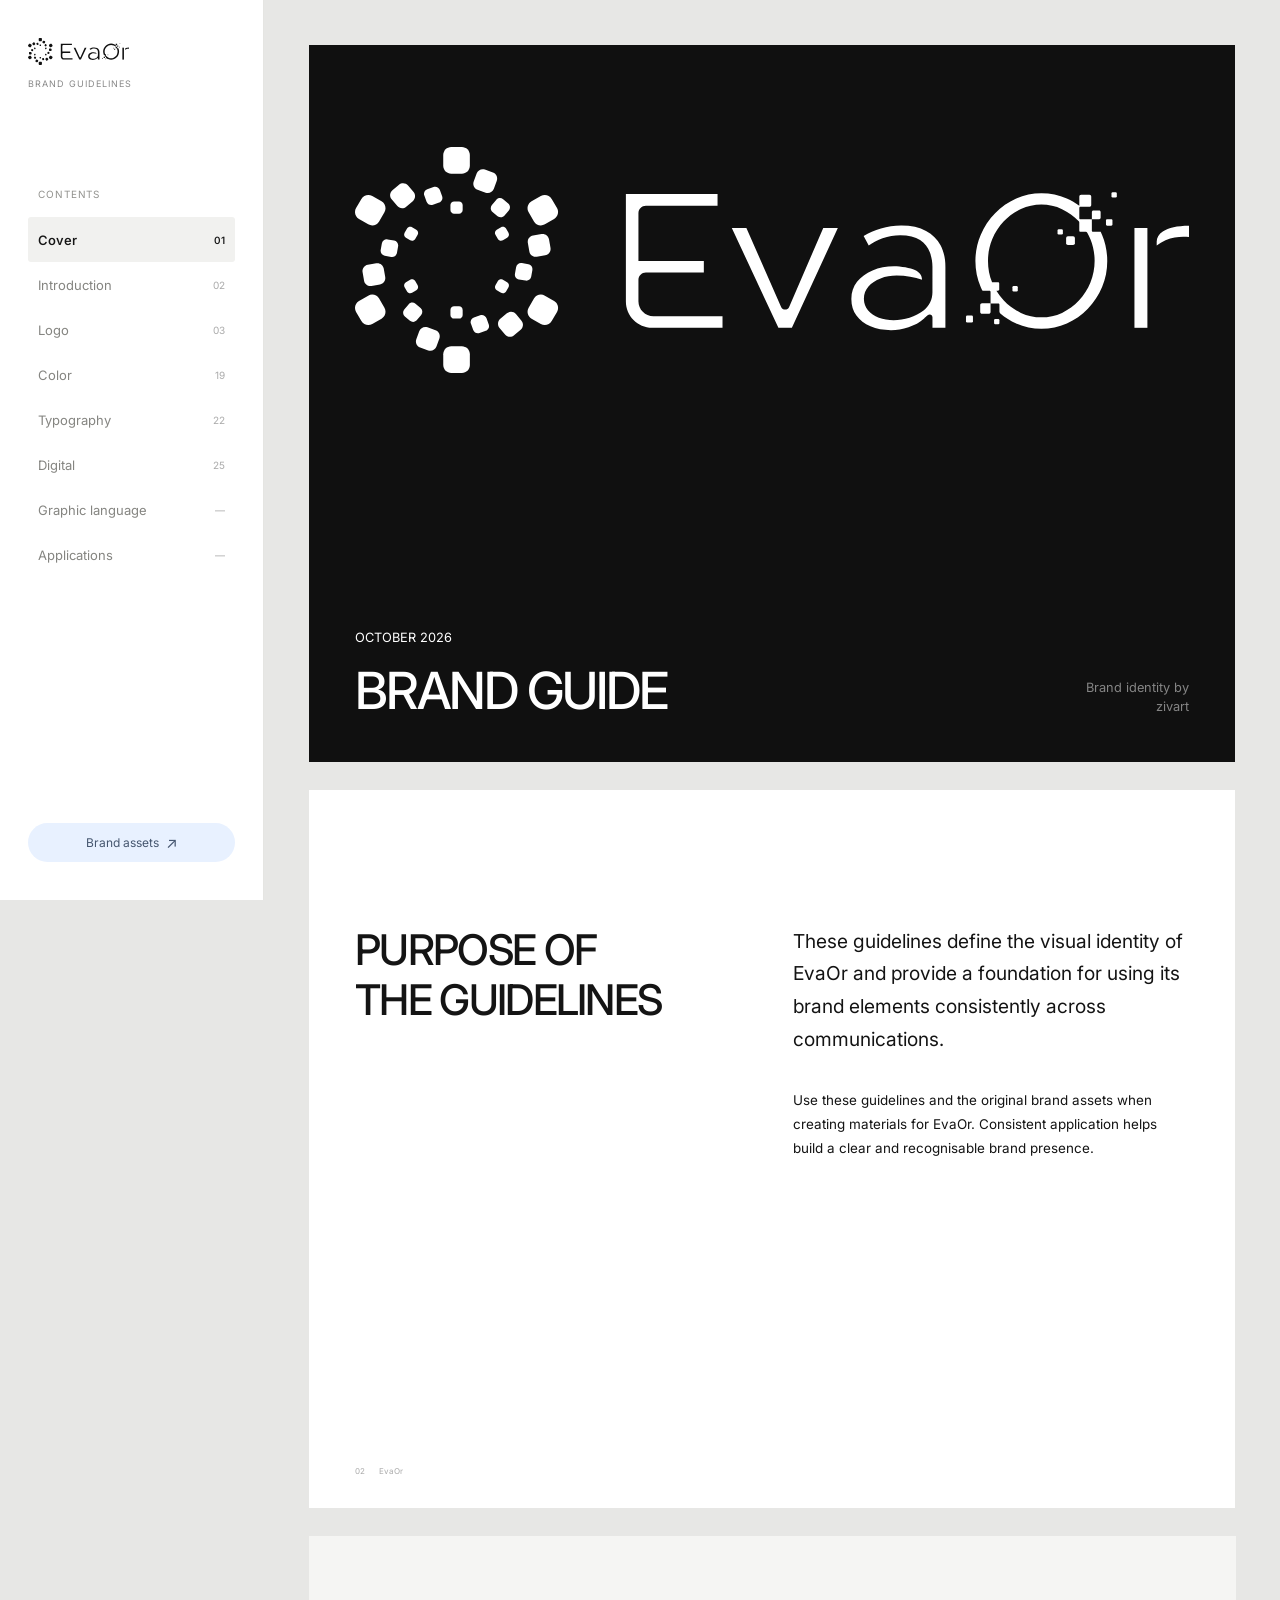
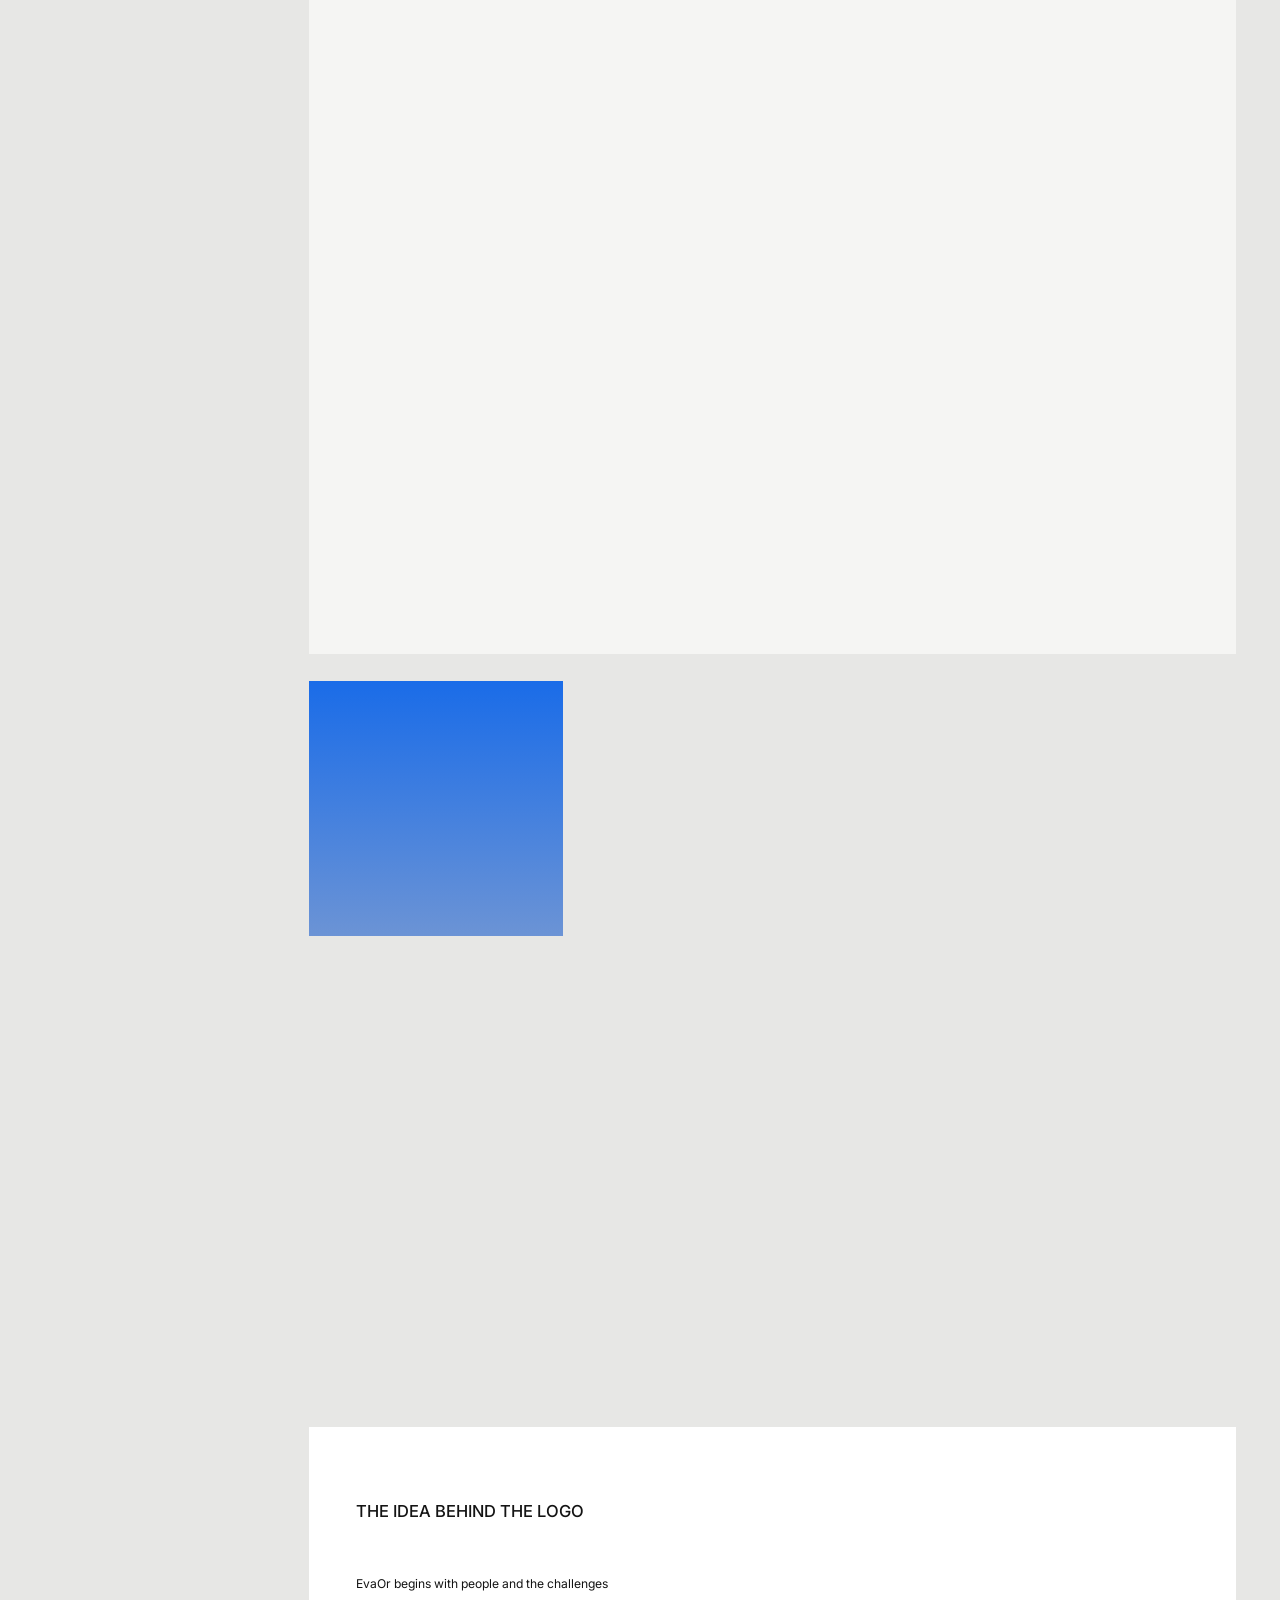
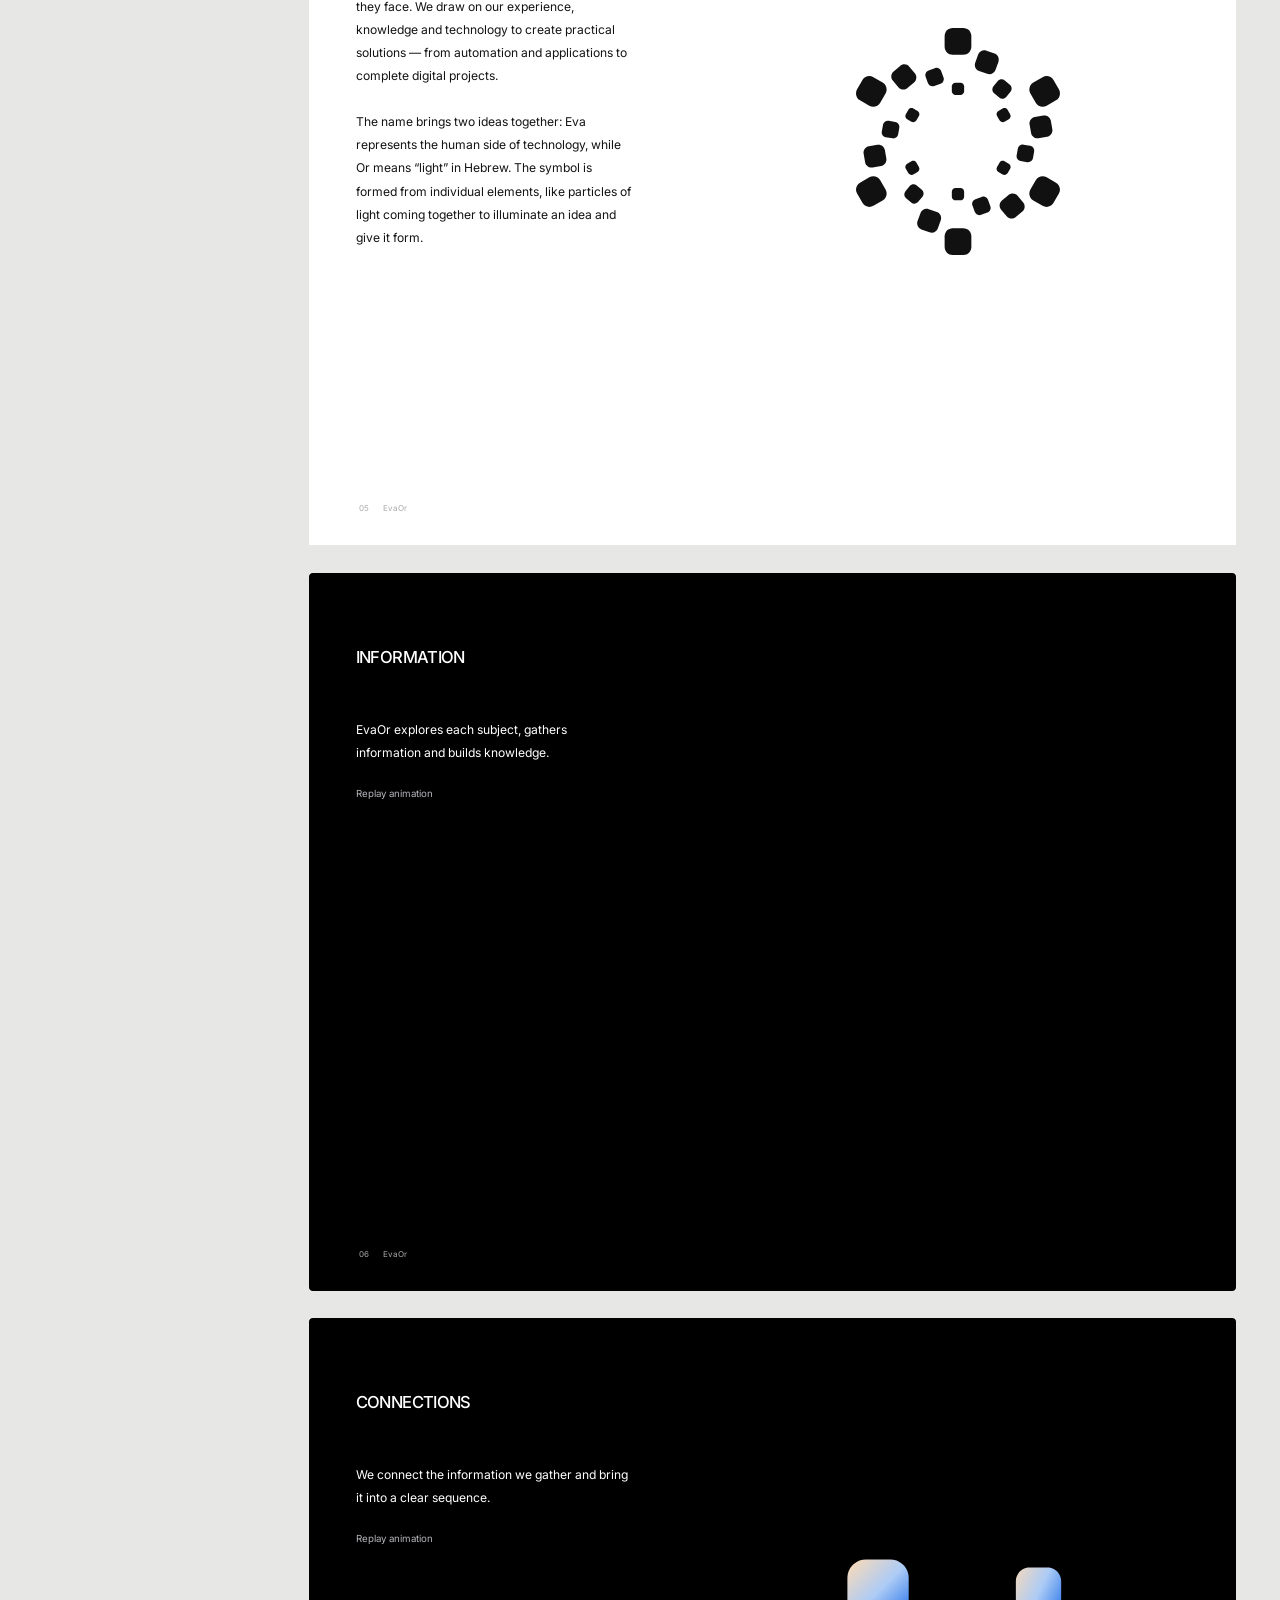
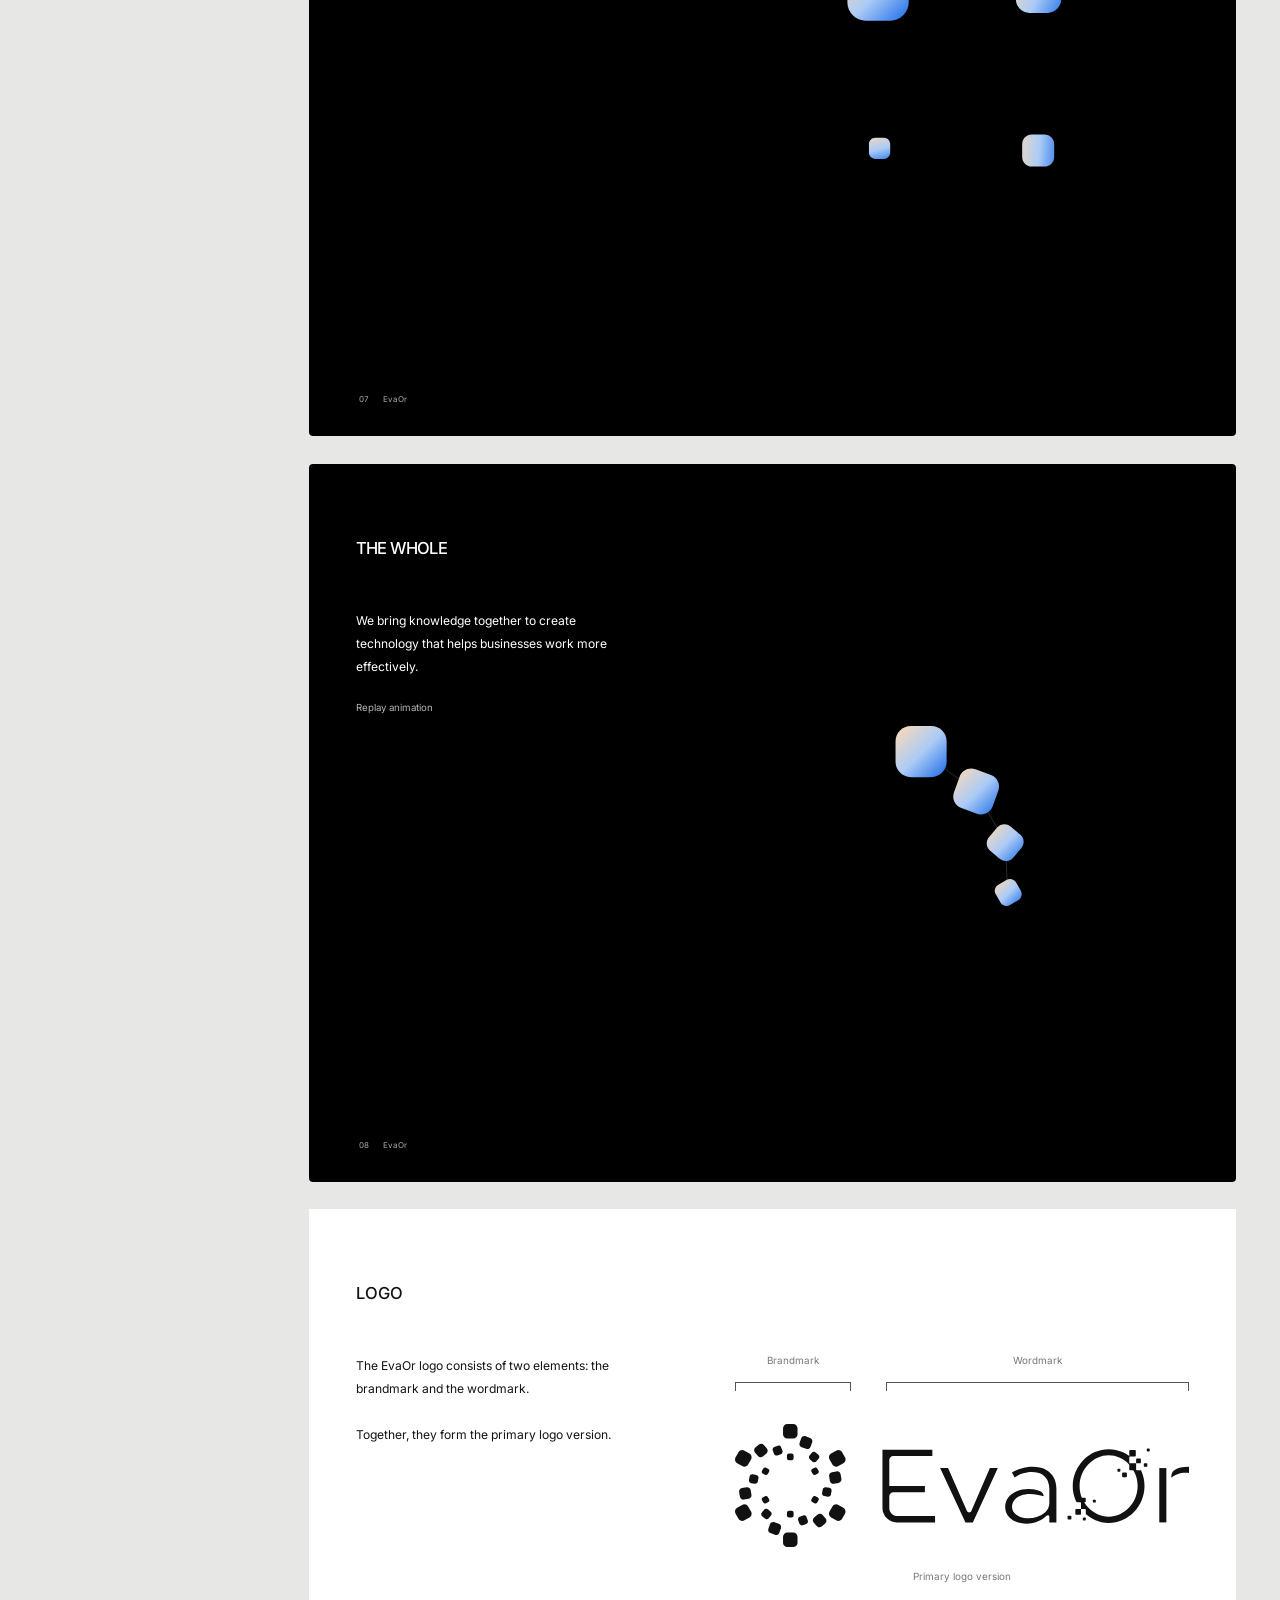
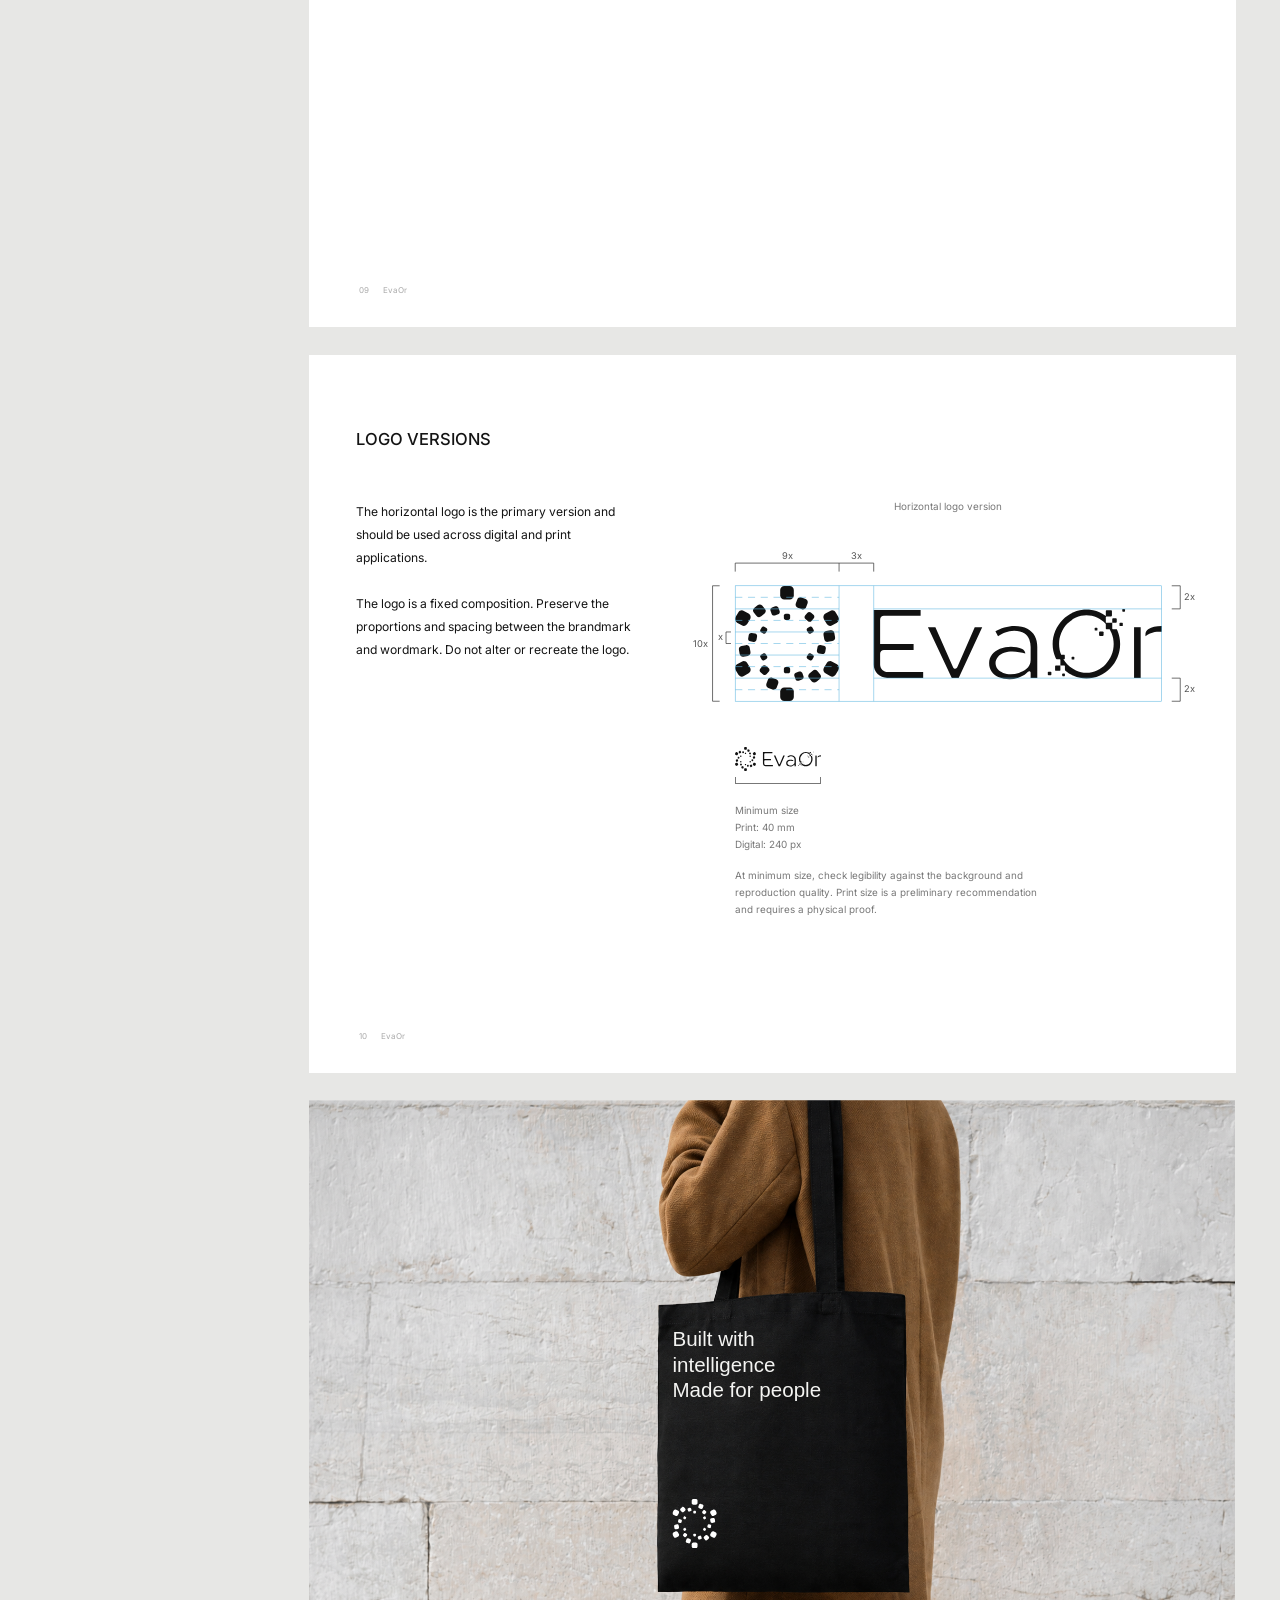
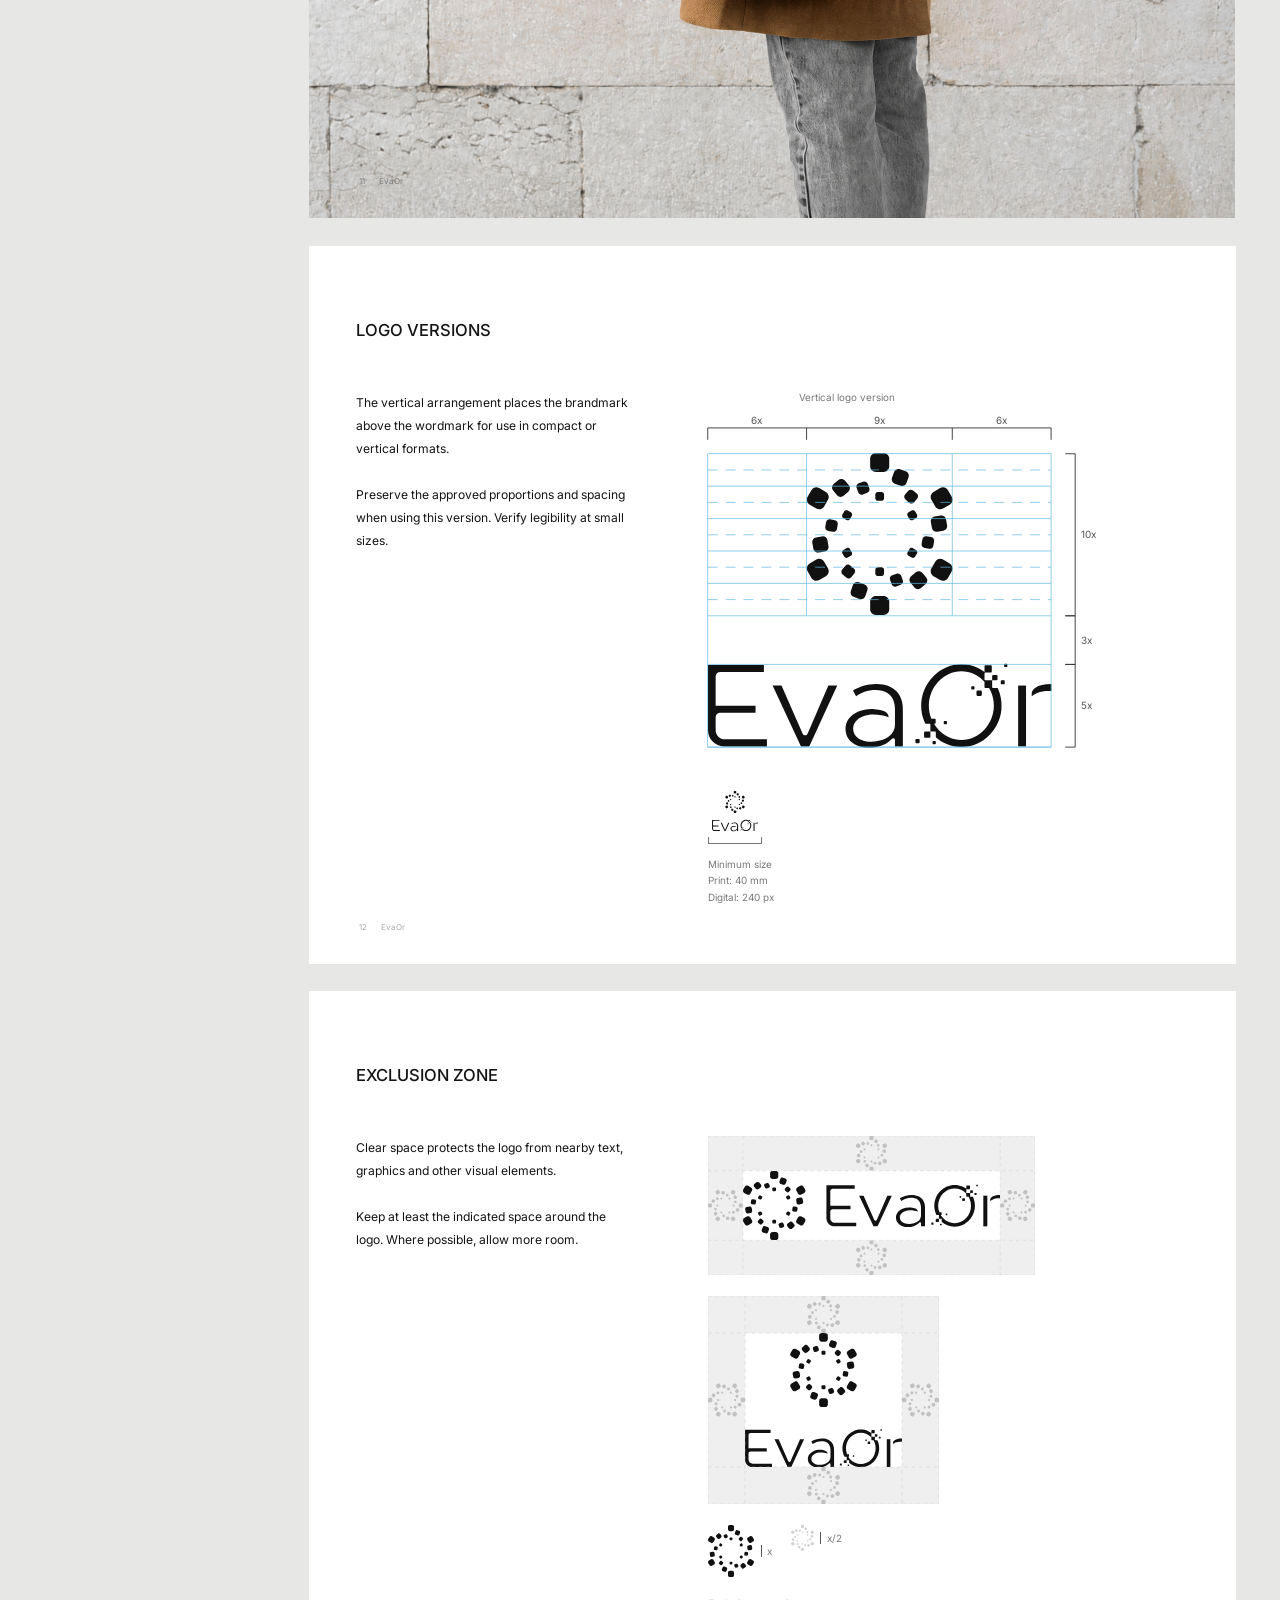
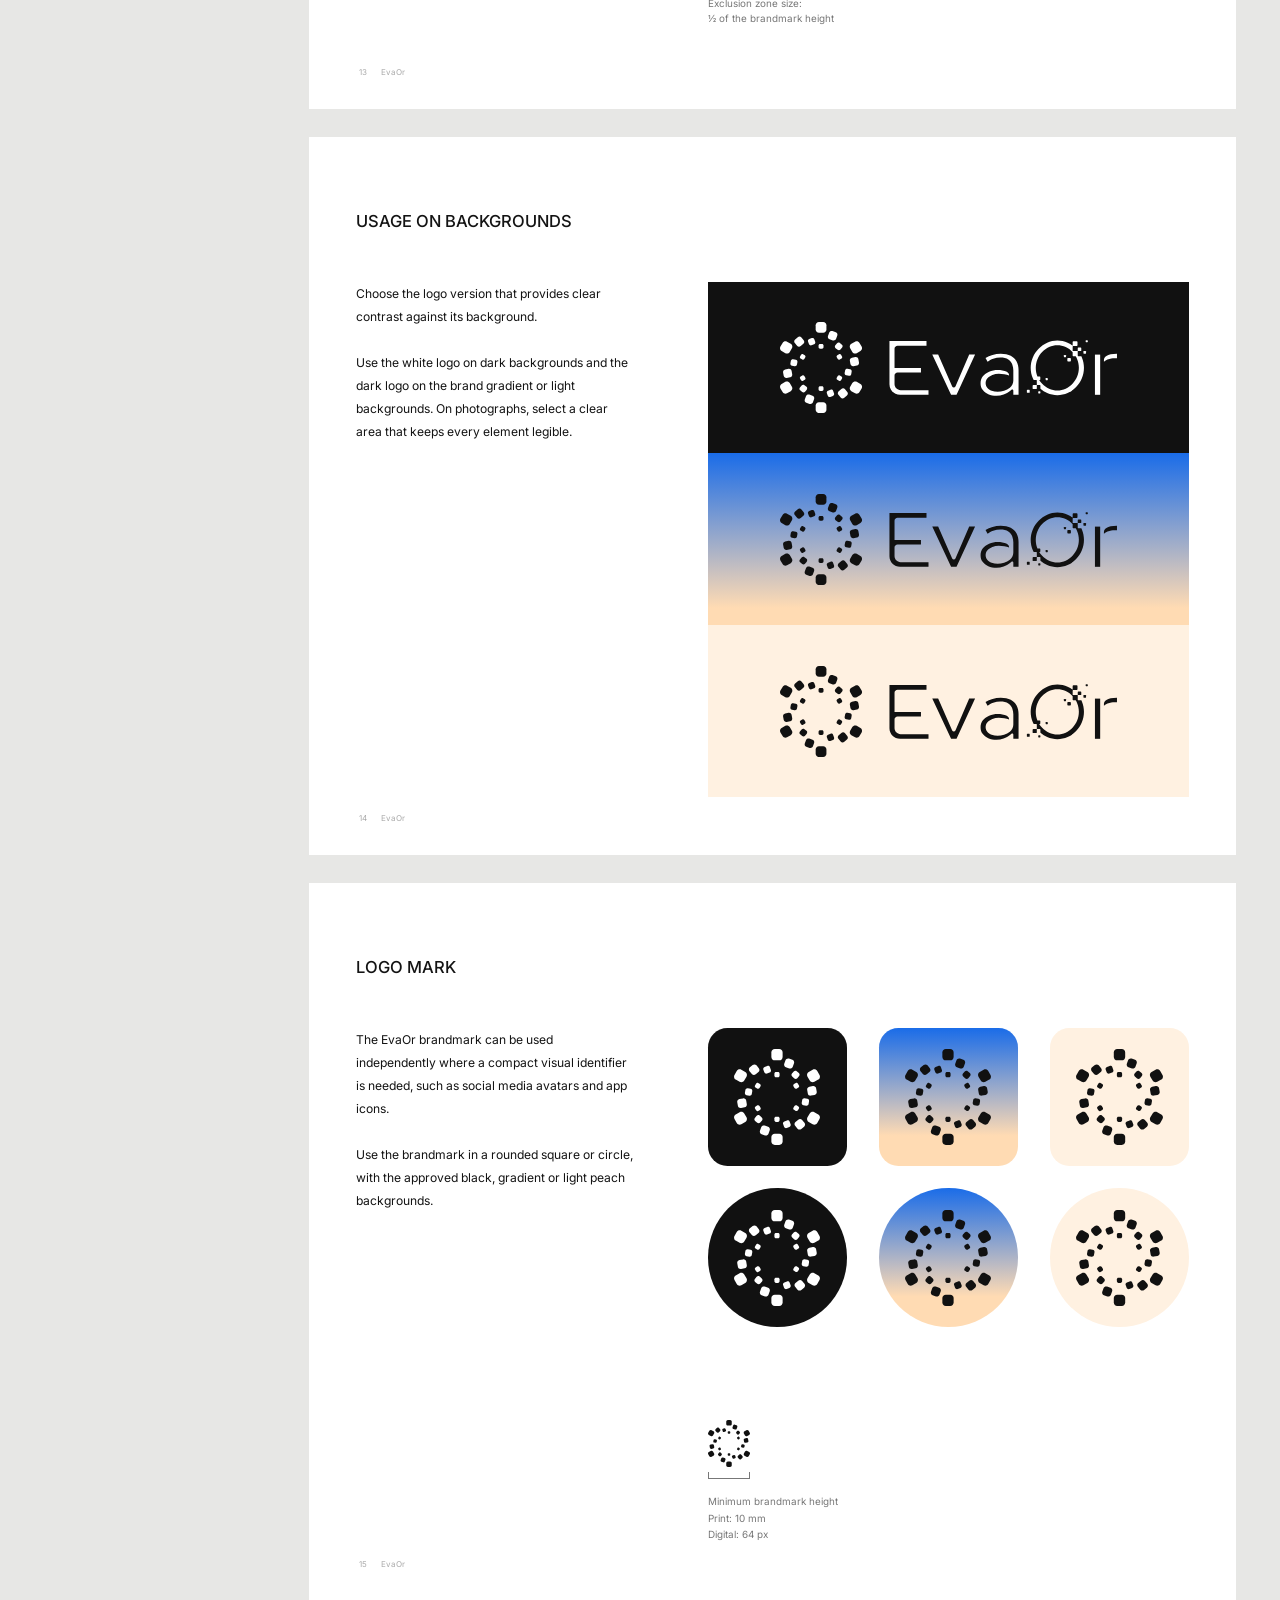
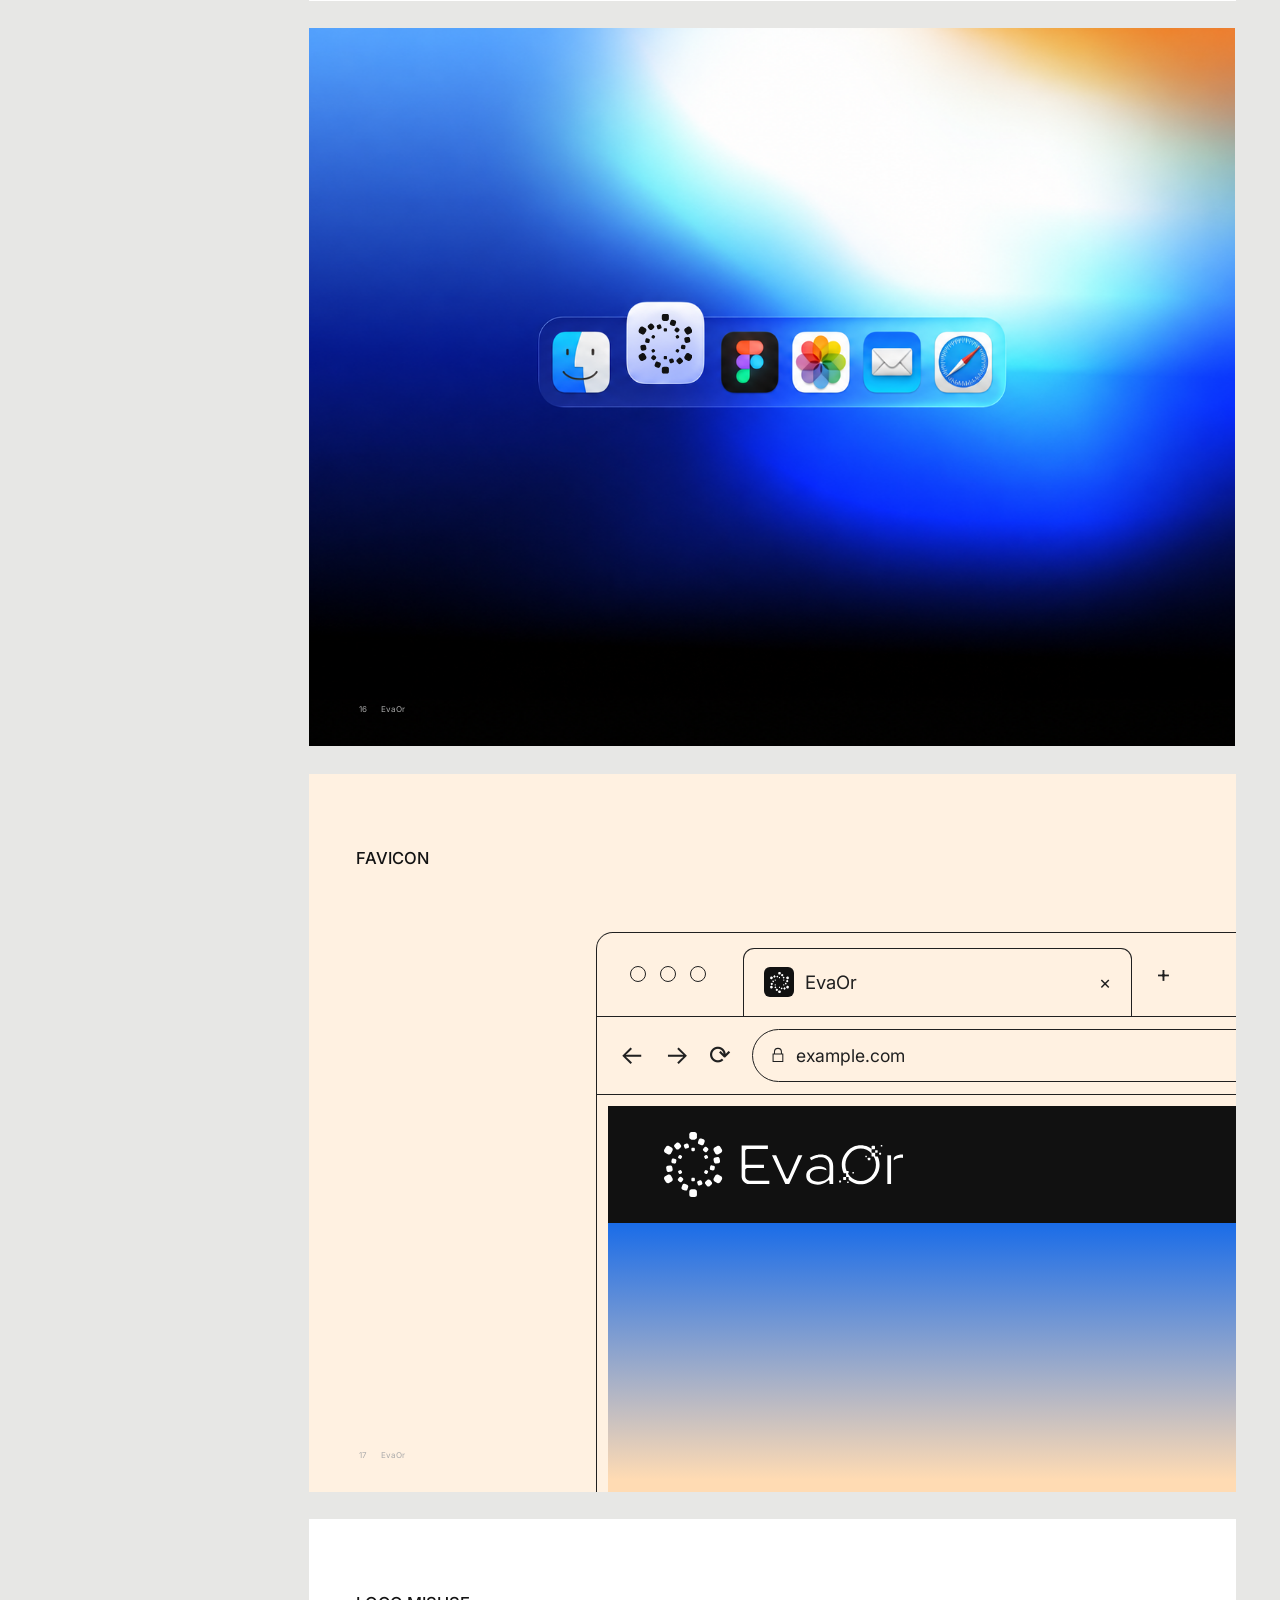
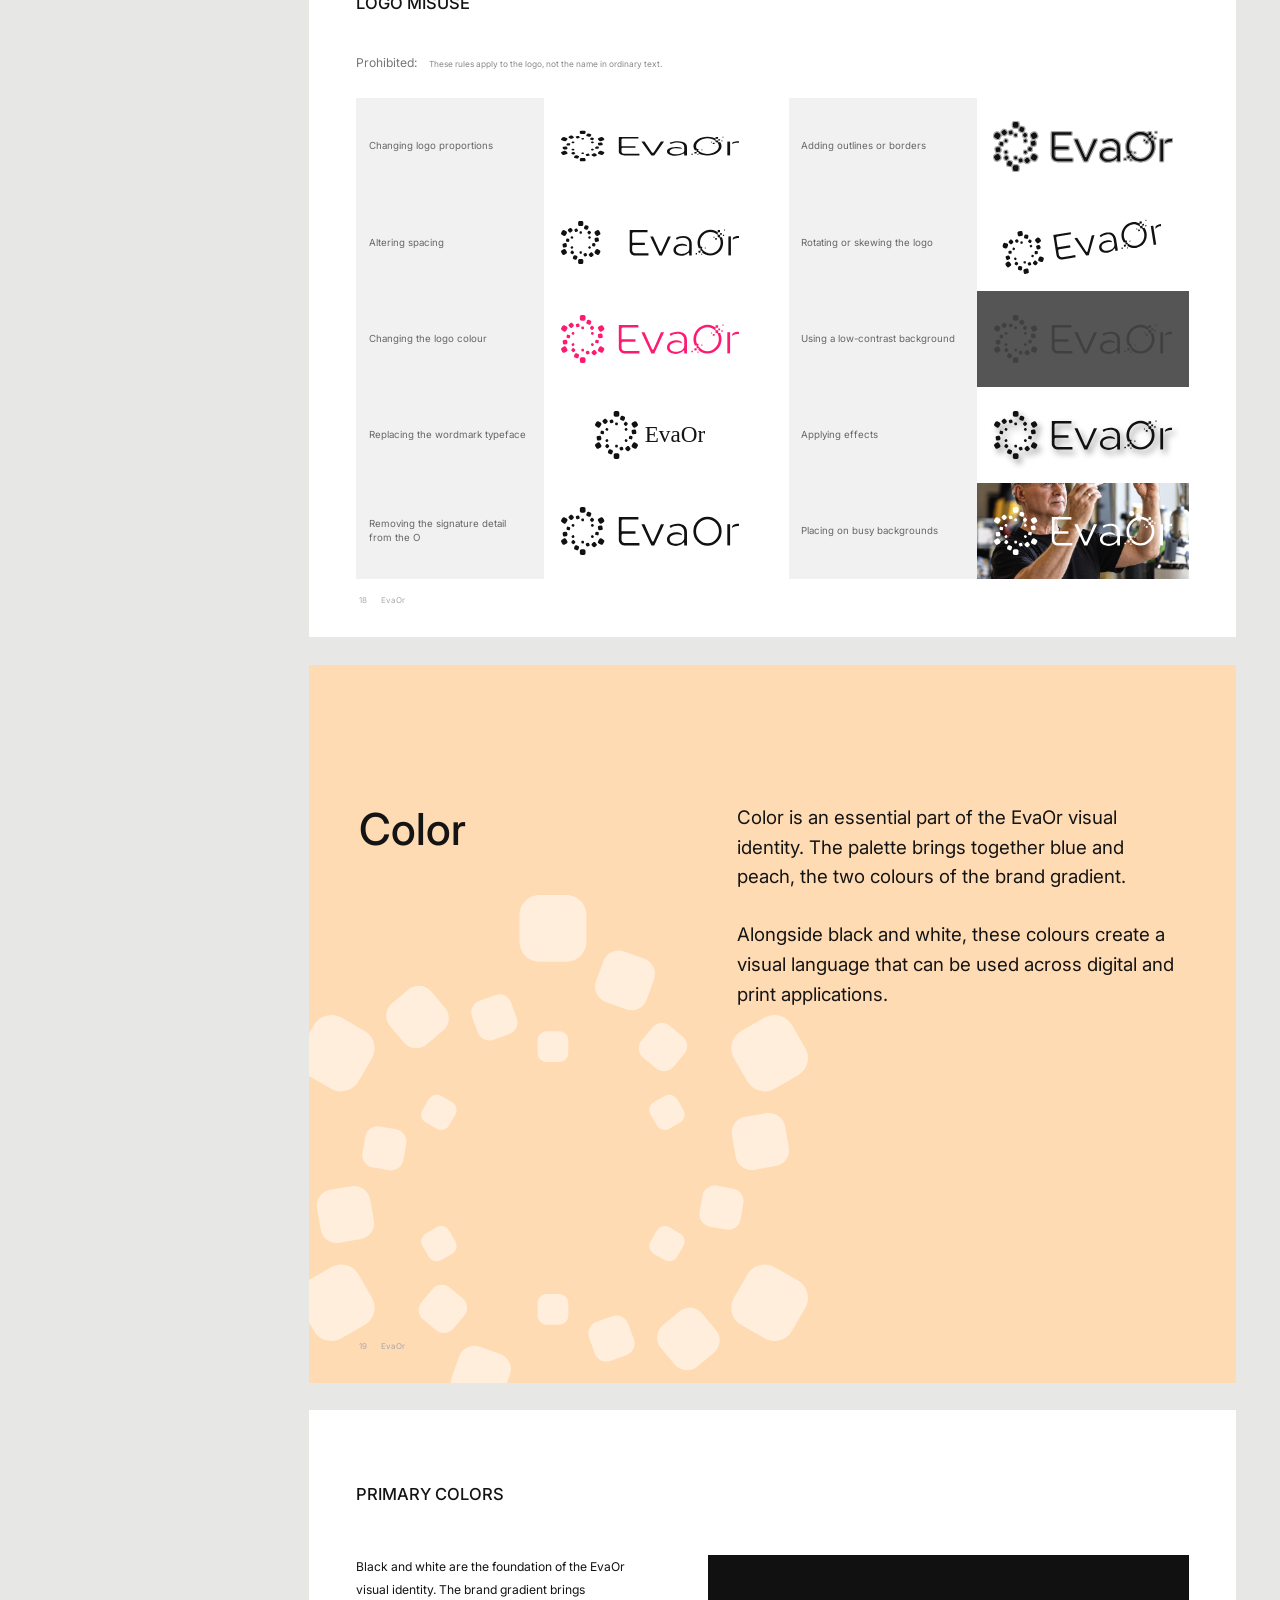
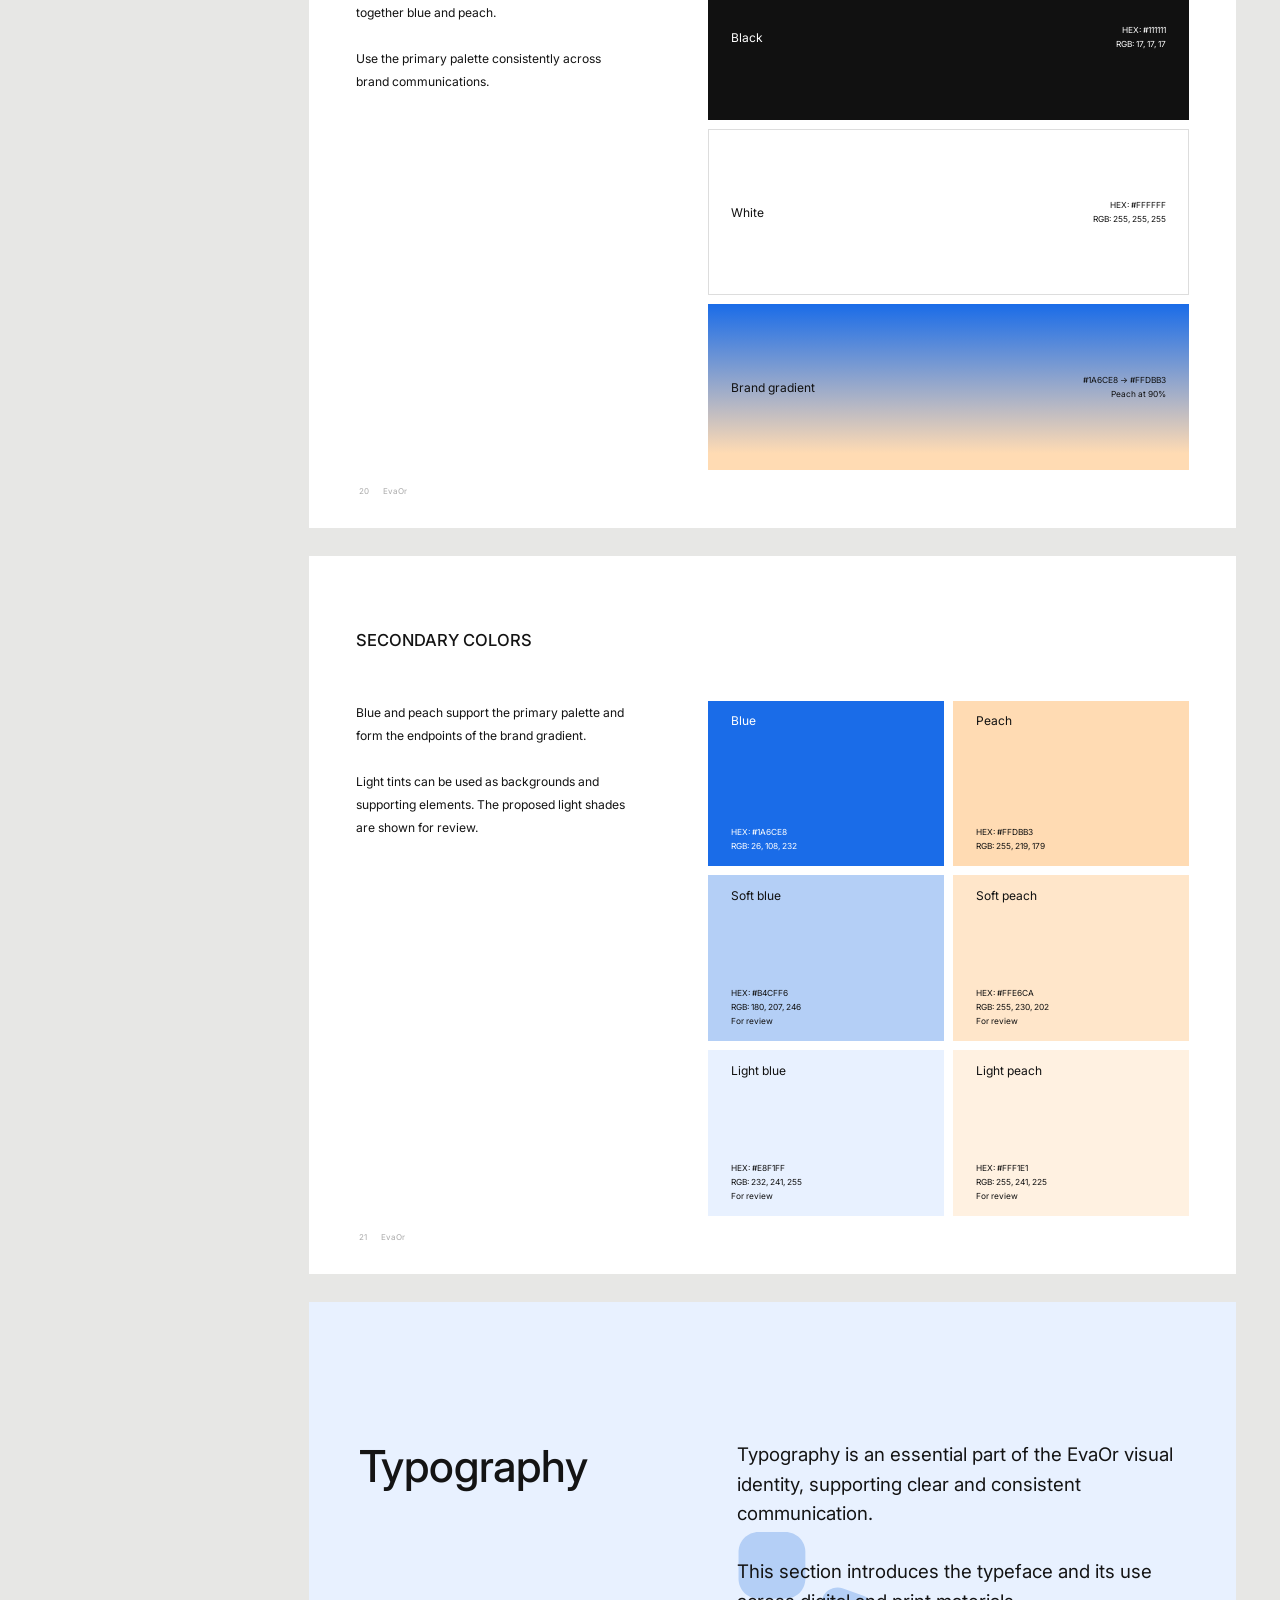
==== index.html @ 4da6d1d0 "Refresh digital navigation after deployment" ====
<!doctype html>
<html lang="en">
<head>
  <meta charset="utf-8">
  <meta name="viewport" content="width=device-width, initial-scale=1">
  <title>EvaOr — Brand Guidelines</title>
  <link rel="stylesheet" href="https://fonts.googleapis.com/css2?family=Manrope:wght@300;400;500&amp;display=swap">
  <link rel="stylesheet" href="style.css?v=118">
</head>
<body>
  <div class="app">
    <aside class="sidebar">
      <a class="sidebar-brand" href="#cover" aria-label="EvaOr — home"><img src="logo-grid-proposal-2x.svg" alt="EvaOr"></a>
      <div class="sidebar-label">BRAND GUIDELINES</div>
      <nav aria-label="Brand guide sections">
        <div class="nav-heading">CONTENTS</div>
        <a class="nav-item active" href="#cover"><span>Cover</span><span>01</span></a>
        <a class="nav-item" href="#purpose"><span>Introduction</span><span>02</span></a>
        <a class="nav-item" href="#logo"><span>Logo</span><span>03</span></a>
        <a class="nav-item" href="#color-intro"><span>Color</span><span>19</span></a>
        <a class="nav-item" href="#typography-intro"><span>Typography</span><span>22</span></a>
        <a class="nav-item" href="#digital-intro"><span>Digital</span><span>25</span></a>
        <div class="nav-item upcoming"><span>Graphic language</span><span>—</span></div>
        <div class="nav-item upcoming"><span>Applications</span><span>—</span></div>
      </nav>
      <a class="brand-assets-link" href="https://drive.google.com/drive/u/0/folders/1SnMnxL8wtihR2ro4vhwNXVVnI6ed3AlX" target="_blank" rel="noopener noreferrer">
        <span>Brand assets</span><span aria-hidden="true">↗</span>
      </a>
    </aside>
    <main class="main">
      <section class="cover" id="cover" aria-labelledby="cover-title">
        <img class="cover-logo" src="logo-grid-proposal-2x-white.svg" alt="EvaOr">
        <div class="cover-bottom"><div><p class="cover-date">OCTOBER 2026</p><h1 id="cover-title">Brand Guide</h1></div><span class="cover-credit"><span>Brand identity by</span><br>zivart</span></div>
      </section>
      <section class="purpose" id="purpose" aria-labelledby="purpose-title">
        <div class="purpose-grid">
          <h2 id="purpose-title">Purpose of<br>the&nbsp;guidelines</h2>
          <div class="purpose-copy">
            <p>These guidelines define the visual identity of EvaOr and provide a foundation for using its brand elements consistently across communications.</p>
            <p>Use these guidelines and the original brand assets when creating materials for EvaOr. Consistent application helps build a clear and recognisable brand presence.</p>
          </div>
        </div>
        <footer class="purpose-footer"><span>02</span><span>EvaOr</span></footer>
      </section>
      <section class="logo-intro" id="logo" aria-labelledby="logo-title">
        <div class="logo-intro-grid">
          <h2 id="logo-title">Logo</h2>
          <p>The EvaOr logo is a central element of our visual identity. This section provides guidance on using it consistently across communications.</p>
        </div>
        <img class="logo-intro-symbol" src="logo-symbol.svg" alt="">
        <footer class="logo-intro-footer"><span>03</span><span>EvaOr</span></footer>
      </section>
      <section class="logo-showcase" id="logo-showcase" aria-label="EvaOr logo">
        <img src="logo-grid-proposal-2x-white.svg" alt="EvaOr">
        <footer><span>04</span><span>EvaOr</span></footer>
      </section>
      <section class="concept-overview" id="concept-overview" aria-labelledby="concept-title">
        <h2 id="concept-title">The idea behind the logo</h2>
        <div class="concept-overview-copy">
          <p>EvaOr begins with people and the challenges they face. We draw on our experience, knowledge and technology to create practical solutions — from automation and applications to complete digital projects.</p>
          <p>The name brings two ideas together: Eva represents the human side of technology, while Or means “light” in Hebrew. The symbol is formed from individual elements, like particles of light coming together to illuminate an idea and give it form.</p>
        </div>
        <img src="logo-symbol.svg" alt="EvaOr brandmark" class="concept-overview-symbol">
        <footer><span>05</span><span>EvaOr</span></footer>
      </section>
      <section class="story-slide" id="story-intelligence"><iframe src="animation-concept-blocks.html?v=4" title="Information — animated blocks" loading="lazy"></iframe><footer><span>06</span><span>EvaOr</span></footer></section>
      <section class="story-slide" id="story-clarity"><iframe src="animation-concept-chain.html?v=4" title="Connections — animated blocks" loading="lazy"></iframe><footer><span>07</span><span>EvaOr</span></footer></section>
      <section class="story-slide" id="story-human"><iframe src="animation-concept-star.html?v=4" title="The whole — animated brandmark" loading="lazy"></iframe><footer><span>08</span><span>EvaOr</span></footer></section>
      <section class="logo-anatomy" id="logo-anatomy" aria-labelledby="logo-anatomy-title">
        <h2 id="logo-anatomy-title">Logo</h2>
        <div class="logo-anatomy-copy"><p>The EvaOr logo consists of two elements: the brandmark and the wordmark.</p><p>Together, they form the primary logo version.</p></div>
        <div class="logo-anatomy-visual">
          <div class="logo-anatomy-labels"><div><span>Brandmark</span><i></i></div><div><span>Wordmark</span><i></i></div></div>
          <img src="logo-grid-proposal-2x.svg" alt="EvaOr primary logo, consisting of a brandmark and wordmark">
          <p>Primary logo version</p>
        </div>
        <footer><span>09</span><span>EvaOr</span></footer>
      </section>
      <section class="logo-versions" id="logo-versions" aria-labelledby="versions-title">
        <h2 id="versions-title">Logo versions</h2>
        <div class="logo-versions-copy"><p>The horizontal logo is the primary version and should be used across digital and print applications.</p><p>The logo is a fixed composition. Preserve the proportions and spacing between the brandmark and wordmark. Do not alter or recreate the logo.</p></div>
        <div class="logo-versions-visual">
          <div class="versions-label">Horizontal logo version</div>
          
          <div class="logo-geometry logo-geometry-grid">
            <img src="logo-grid-proposal-2x.svg" alt="EvaOr logo construction: symbol height 10x, spacing 3x, wordmark margins 2x">
            <svg class="construction-guides" viewBox="-85 -90 740 295" preserveAspectRatio="none" aria-hidden="true">
              <g fill="none" stroke="#62b8e1" stroke-width="0.8">
                <rect x="0" y="0" width="601.65" height="162.96"/><path d="M146.53 0V162.96 M195.42 0V162.96 M195.42 32.592H601.65 M195.42 130.368H601.65"/>
                <path d="M0 32.592H146.53 M0 65.184H146.53 M0 97.776H146.53 M0 130.368H146.53"/><path stroke-dasharray="10 8" d="M0 16.296H146.53 M0 48.888H146.53 M0 81.48H146.53 M0 114.072H146.53 M0 146.664H146.53"/>
              </g>
              <g fill="none" stroke="#333" stroke-width="1"><path d="M0 -20v-12H146.53v12 M146.53 -32h48.89v12 M-22 0h-10v162.96h10 M-6 65.184h-7v16.296h7 M616 0h12v32.592h-12 M616 130.368h12v32.592h-12"/></g>
              <g fill="#555" font-family="Inter,Arial,sans-serif" font-size="13.1"><text x="73.265" y="-38" text-anchor="middle">9x</text><text x="171" y="-38" text-anchor="middle">3x</text><text x="-39" y="86" text-anchor="end">10x</text><text x="-17" y="77" text-anchor="end">x</text><text x="634" y="20">2x</text><text x="634" y="150">2x</text></g>
            </svg>
          </div>
          <div class="versions-minimum">
            <div class="minimum-examples"><div class="minimum-example"><img src="logo-grid-proposal-2x.svg" alt=""><i></i></div></div>
            <div><strong>Minimum size</strong><br>Print: 40 mm<br>Digital: 240 px</div>
            <p>At minimum size, check legibility against the background and reproduction quality. Print size is a preliminary recommendation and requires a physical proof.</p>
          </div>
        </div>
        <footer><span>10</span><span>EvaOr</span></footer>
      </section>
      <section class="merch-showcase tote-full" id="merch-showcase" aria-label="EvaOr tote bag"><div class="tote-photo"><img class="tote-source" src="hf_20261029_185857_aa2c401d-ac18-4037-a22c-a19030ecc4e6.png" alt="Black tote bag with EvaOr brandmark"><img class="tote-overlay" src="tote-overlay.svg" alt=""></div><footer><span>11</span><span>EvaOr</span></footer></section>
      <section class="logo-versions vertical-versions" id="vertical-logo" aria-labelledby="vertical-title">
        <h2 id="vertical-title">Logo versions</h2>
        <div class="logo-versions-copy"><p>The vertical arrangement places the brandmark above the wordmark for use in compact or vertical formats.</p><p>Preserve the approved proportions and spacing when using this version. Verify legibility at small sizes.</p></div>
        <div class="logo-versions-visual"><div class="versions-label">Vertical logo version</div>
          <div class="vertical-diagram"><img src="logo-vertical-proposal.svg?v=2" alt="EvaOr vertical logo construction"><svg viewBox="-45 -42 496.23 380" preserveAspectRatio="none" aria-hidden="true"><g fill="none" stroke="#62b8e1" stroke-width=".7"><rect x="30.467" y="0" width="345.296" height="295"/><path d="M129.85 0V162.96 M276.38 0V162.96 M30.467 162.96H375.763 M30.467 211.85H375.763 M30.467 295H375.763"/><path stroke-dasharray="10 8" d="M30.467 16.296H375.763 M30.467 48.888H375.763 M30.467 81.48H375.763 M30.467 114.072H375.763 M30.467 146.664H375.763"/><path d="M30.467 32.592H375.763 M30.467 65.184H375.763 M30.467 97.776H375.763 M30.467 130.368H375.763"/></g><g fill="none" stroke="#333" stroke-width=".9"><path d="M30.467 -14v-12H129.85v12 M129.85 -26H276.38v12 M276.38 -26H375.763v12 M390 0h10v162.96h-10 M390 162.96h10v48.89h-10 M390 211.85h10V295h-10"/></g><g fill="#555" font-family="Inter,Arial,sans-serif" font-size="10"><text x="79.9" y="-30" text-anchor="middle">6x</text><text x="203.1" y="-30" text-anchor="middle">9x</text><text x="326.1" y="-30" text-anchor="middle">6x</text><text x="406" y="85">10x</text><text x="406" y="191">3x</text><text x="406" y="257">5x</text></g></svg></div>
          <div class="vertical-minimum"><div class="vertical-minimum-example"><img src="logo-vertical-proposal.svg?v=2" alt=""><i></i></div><p>Minimum size<br>Print: 40 mm<br>Digital: 240 px</p></div>
        </div><footer><span>12</span><span>EvaOr</span></footer>
      </section>
      <section class="logo-versions exclusion-slide" id="exclusion-zone" aria-labelledby="exclusion-title">
        <h2 id="exclusion-title">Exclusion zone</h2>
        <div class="logo-versions-copy"><p>Clear space protects the logo from nearby text, graphics and other visual elements.</p><p>Keep at least the indicated space around the logo. Where possible, allow more room.</p></div>
        <div class="exclusion-visual">
          <img class="clear-diagram-image horizontal-clear-image" src="clear-horizontal.svg?v=2" alt="Horizontal logo clear space: half the symbol height on every side">
          <img class="clear-diagram-image vertical-clear-image" src="clear-vertical.svg?v=2" alt="Vertical logo clear space: half the symbol height on every side">
          <div class="clear-legend"><div class="legend-symbol"><img src="logo-symbol.svg" alt=""><span>x</span></div><div class="legend-half"><img src="logo-symbol.svg" alt=""><span>x/2</span></div><p>Exclusion zone size:<br>½ of the brandmark height</p></div>
        </div>
        <footer><span>13</span><span>EvaOr</span></footer>
      </section>
      <section class="logo-versions background-slide" id="logo-backgrounds" aria-labelledby="background-title">
        <h2 id="background-title">Usage on backgrounds</h2>
        <div class="logo-versions-copy"><p>Choose the logo version that provides clear contrast against its background.</p><p>Use the white logo on dark backgrounds and the dark logo on the brand gradient or light backgrounds. On photographs, select a clear area that keeps every element legible.</p></div>
        <div class="background-examples" aria-label="Logo usage on backgrounds">
          <div class="background-example background-black"><img src="logo-grid-proposal-2x-white.svg" alt="White EvaOr logo on black"></div>
          <div class="background-example background-gradient"><img src="logo-grid-proposal-2x.svg" alt="Dark EvaOr logo on the brand gradient"></div>
          <div class="background-example background-peach"><img src="logo-grid-proposal-2x.svg" alt="Dark EvaOr logo on light peach"></div>
        </div>
        <footer><span>14</span><span>EvaOr</span></footer>
      </section>
      <section class="logo-versions brandmark-slide" id="brandmark" aria-labelledby="brandmark-title">
        <h2 id="brandmark-title">Logo mark</h2>
        <div class="logo-versions-copy"><p>The EvaOr brandmark can be used independently where a compact visual identifier is needed, such as social media avatars and app icons.</p><p>Use the brandmark in a rounded square or circle, with the approved black, gradient or light peach backgrounds.</p></div>
        <div class="brandmark-content"><div class="brandmark-grid">
          <div class="mark-tile mark-black"><img src="logo-symbol-white.svg" alt="White brandmark on black, rounded square"></div><div class="mark-tile mark-gradient"><img src="logo-symbol.svg" alt="Dark brandmark on gradient, rounded square"></div><div class="mark-tile mark-peach"><img src="logo-symbol.svg" alt="Dark brandmark on light peach, rounded square"></div>
          <div class="mark-tile mark-black mark-circle"><img src="logo-symbol-white.svg" alt="White brandmark on black, circle"></div><div class="mark-tile mark-gradient mark-circle"><img src="logo-symbol.svg" alt="Dark brandmark on gradient, circle"></div><div class="mark-tile mark-peach mark-circle"><img src="logo-symbol.svg" alt="Dark brandmark on light peach, circle"></div>
        </div><div class="brandmark-minimum"><div class="brandmark-mini"><img src="logo-symbol.svg" alt=""><i></i></div><p>Minimum brandmark height<br>Print: 10 mm<br>Digital: 64 px</p></div></div>
        <footer><span>15</span><span>EvaOr</span></footer>
      </section>
      <section class="icon-dock-full" id="icon-in-use" aria-label="EvaOr app icon in use">
        <div class="icon-dock-full-art"><img class="dock-background" src="icon-dock-generated-v1.png" alt=""><img class="dock-brandmark" src="logo-symbol.svg" alt="EvaOr app icon"></div>
        <footer><span>16</span><span>EvaOr</span></footer>
      </section>
      <section class="logo-versions favicon-slide" id="favicon" aria-labelledby="favicon-title">
        <h2 id="favicon-title">Favicon</h2>
        <div class="favicon-window" aria-label="Illustration of an EvaOr browser tab">
          <div class="favicon-tabs"><div class="browser-dots"><i></i><i></i><i></i></div><div class="browser-tab"><span class="favicon-icon"><img src="logo-symbol-white.svg" alt=""></span><span>EvaOr</span><span class="browser-close">×</span></div><span class="browser-plus">+</span></div>
          <div class="browser-controls"><span class="browser-arrow">←</span><span class="browser-arrow">→</span><span class="browser-reload">⟳</span><div class="browser-address"><svg viewBox="0 0 20 22" aria-hidden="true"><path d="M5 9V6a5 5 0 0 1 10 0v3M3 9h14v11H3z"/></svg><span>example.com</span></div></div>
          <div class="browser-page"><div class="browser-page-header"><img src="logo-grid-proposal-2x-white.svg" alt="EvaOr"></div><div class="browser-page-body"></div></div>
        </div><footer><span>17</span><span>EvaOr</span></footer>
      </section>
      <section class="logo-versions misuse-slide" id="logo-misuse" aria-labelledby="misuse-title">
        <h2 id="misuse-title">Logo misuse</h2><div class="misuse-intro">Prohibited: <span class="misuse-note">These rules apply to the logo, not the name in ordinary text.</span></div>
        <div class="misuse-grid">
          <div class="misuse-item"><div class="misuse-label">Changing logo proportions</div><div class="misuse-demo"><img class="misuse-stretch" src="logo-grid-proposal-2x.svg" alt="Stretched logo, incorrect usage"></div></div>
          <div class="misuse-item"><div class="misuse-label">Adding outlines or borders</div><div class="misuse-demo"><img class="misuse-outline" src="logo-grid-proposal-2x.svg" alt="Outlined logo, incorrect usage"></div></div>
          <div class="misuse-item"><div class="misuse-label">Altering spacing</div><div class="misuse-demo"><img src="logo-spacing-misuse.svg" alt="Logo with altered spacing, incorrect usage"></div></div>
          <div class="misuse-item"><div class="misuse-label">Rotating or skewing the logo</div><div class="misuse-demo"><img class="misuse-rotate" src="logo-grid-proposal-2x.svg" alt="Rotated logo, incorrect usage"></div></div>
          <div class="misuse-item"><div class="misuse-label">Changing the logo colour</div><div class="misuse-demo"><img class="misuse-colour" src="logo-grid-proposal-2x.svg" alt="Recoloured logo, incorrect usage"></div></div>
          <div class="misuse-item"><div class="misuse-label">Using a low-contrast background</div><div class="misuse-demo misuse-low"><img src="logo-grid-proposal-2x.svg" alt="Low-contrast logo, incorrect usage"></div></div>
          <div class="misuse-item"><div class="misuse-label">Replacing the wordmark typeface</div><div class="misuse-demo misuse-retype"><img src="logo-symbol.svg" alt=""><span>EvaOr</span></div></div>
          <div class="misuse-item"><div class="misuse-label">Applying effects</div><div class="misuse-demo"><img class="misuse-shadow" src="logo-grid-proposal-2x.svg" alt="Logo with shadow, incorrect usage"></div></div>
          <div class="misuse-item"><div class="misuse-label">Removing the signature detail from the O</div><div class="misuse-demo"><img src="logo-plain-o-misuse.svg" alt="Logo with plain O, incorrect usage"></div></div>
          <div class="misuse-item"><div class="misuse-label">Placing on busy backgrounds</div><div class="misuse-demo misuse-busy"><img src="logo-grid-proposal-2x-white.svg" alt="Logo on a busy photograph, incorrect usage"></div></div>
        </div><footer><span>18</span><span>EvaOr</span></footer>
      </section>
      <section class="color-intro" id="color-intro" aria-labelledby="color-intro-title">
        <div class="color-intro-grid"><h2 id="color-intro-title">Color</h2><div class="color-intro-copy"><p>Color is an essential part of the EvaOr visual identity. The palette brings together blue and peach, the two colours of the brand gradient.</p><p>Alongside black and white, these colours create a visual language that can be used across digital and print applications.</p></div></div>
        <img class="color-intro-symbol" src="logo-symbol-white.svg" alt=""><footer><span>19</span><span>EvaOr</span></footer>
      </section>
      <section class="logo-versions palette-slide" id="primary-colors" aria-labelledby="primary-colors-title">
        <h2 id="primary-colors-title">Primary colors</h2><div class="logo-versions-copy"><p>Black and white are the foundation of the EvaOr visual identity. The brand gradient brings together blue and peach.</p><p>Use the primary palette consistently across brand communications.</p></div>
        <div class="palette-primary palette-primary-three"><div class="palette-row pal-black"><span>Black</span><small>HEX: #111111<br>RGB: 17, 17, 17</small></div><div class="palette-row pal-white"><span>White</span><small>HEX: #FFFFFF<br>RGB: 255, 255, 255</small></div><div class="palette-row pal-gradient"><span>Brand gradient</span><small>#1A6CE8 → #FFDBB3<br>Peach at 90%</small></div></div><footer><span>20</span><span>EvaOr</span></footer>
      </section>
      <section class="logo-versions palette-slide" id="secondary-colors" aria-labelledby="secondary-colors-title">
        <h2 id="secondary-colors-title">Secondary colors</h2><div class="logo-versions-copy"><p>Blue and peach support the primary palette and form the endpoints of the brand gradient.</p><p>Light tints can be used as backgrounds and supporting elements. The proposed light shades are shown for review.</p></div>
        <div class="palette-secondary palette-secondary-six"><div class="palette-row pal-blue"><span>Blue</span><small>HEX: #1A6CE8<br>RGB: 26, 108, 232</small></div><div class="palette-row pal-peach"><span>Peach</span><small>HEX: #FFDBB3<br>RGB: 255, 219, 179</small></div><div class="palette-row pal-mid-blue"><span>Soft blue</span><small>HEX: #B4CFF6<br>RGB: 180, 207, 246<br>For review</small></div><div class="palette-row pal-mid-peach"><span>Soft peach</span><small>HEX: #FFE6CA<br>RGB: 255, 230, 202<br>For review</small></div><div class="palette-row pal-light-blue"><span>Light blue</span><small>HEX: #E8F1FF<br>RGB: 232, 241, 255<br>For review</small></div><div class="palette-row pal-light-peach"><span>Light peach</span><small>HEX: #FFF1E1<br>RGB: 255, 241, 225<br>For review</small></div></div><footer><span>21</span><span>EvaOr</span></footer>
      </section>
      <section class="color-intro typography-intro" id="typography-intro" aria-labelledby="typography-intro-title"><div class="color-intro-grid"><h2 id="typography-intro-title">Typography</h2><div class="color-intro-copy"><p>Typography is an essential part of the EvaOr visual identity, supporting clear and consistent communication.</p><p>This section introduces the typeface and its use across digital and print materials.</p></div></div><img class="color-intro-symbol" src="logo-symbol-soft-blue.svg?v=2" alt=""><footer><span>22</span><span>EvaOr</span></footer></section>
      <section class="logo-versions type-specimen" id="primary-type" aria-labelledby="primary-type-title">
        <h2 id="primary-type-title">Primary type</h2>
        <div class="logo-versions-copy"><p>Manrope is the typeface currently used on the EvaOr website. Its clean, contemporary forms support clear communication across digital and print applications.</p><p>Weights shown:<br>Light 300<br>Regular 400<br>Medium 500</p><p>Manrope is available through Google Fonts under an open font licence.</p></div>
        <div class="type-specimens"><div class="type-hero"><span>Manrope</span><div>AaBbCc123</div></div><div class="type-sample type-light"><span>Manrope Light</span><div>abcdefghijklmnopqrstuvwxyz<br>ABCDEFGHIJKLMNOPQRSTUVWXYZ<br>!$%&amp;?1234567890</div></div><div class="type-sample type-regular"><span>Manrope Regular</span><div>abcdefghijklmnopqrstuvwxyz<br>ABCDEFGHIJKLMNOPQRSTUVWXYZ<br>!$%&amp;?1234567890</div></div><div class="type-sample type-medium"><span>Manrope Medium</span><div>abcdefghijklmnopqrstuvwxyz<br>ABCDEFGHIJKLMNOPQRSTUVWXYZ<br>!$%&amp;?1234567890</div></div></div>
        <footer><span>23</span><span>EvaOr</span></footer>
      </section>
      <section class="logo-versions hierarchy-slide" id="type-hierarchy" aria-labelledby="hierarchy-title"><h2 id="hierarchy-title">Type hierarchy</h2>
        <div class="logo-versions-copy"><p>The EvaOr type hierarchy creates a clear structure for headlines, supporting text and actions across communications.</p></div>
        <div class="hierarchy-sample"><div class="hierarchy-group"><span>Headline: Manrope Light</span><div class="hierarchy-headline">Clarity starts<br>with a conversation</div></div><div class="hierarchy-group"><span>Subline: Manrope Regular</span><div class="hierarchy-subline">BUILT FOR PEOPLE</div></div><div class="hierarchy-group"><span>Body: Manrope Regular</span><div class="hierarchy-body">AI-powered technology built to simplify how businesses work.<br>We bring information and processes together to create<br>clear, practical solutions for people.</div></div><div class="hierarchy-group"><span>Button: Manrope Medium</span><div class="hierarchy-button">BOOK A CALL</div></div></div><footer><span>24</span><span>EvaOr</span></footer>
      </section>
      <section class="color-intro typography-intro" id="digital-intro" aria-labelledby="digital-intro-title"><div class="color-intro-grid"><h2 id="digital-intro-title">Digital</h2><div class="color-intro-copy"><p>Digital applications bring the EvaOr identity to life across websites and other screen-based experiences.</p><p>This section provides guidance on using the brand’s visual elements to create clear, consistent and recognisable digital interfaces.</p></div></div><img class="color-intro-symbol" src="logo-symbol-soft-blue.svg?v=2" alt=""><footer><span>25</span><span>EvaOr</span></footer></section>
      <section class="logo-versions digital-type-slide" id="digital-type-desktop" aria-labelledby="digital-type-desktop-title"><h2 id="digital-type-desktop-title">Digital typography<br>Desktop</h2><div class="logo-versions-copy"><p>Manrope<br>Font size / line height, px</p><p>Proposed scale for review</p></div><div class="digital-specimens" aria-label="Proposed desktop typography scale">
        <div class="digital-row"><span>Display<br>Light 300 · 76 / 80</span><div class="digital-display">Where clarity takes shape</div></div>
        <div class="digital-row"><span>H1<br>Light 300 · 64 / 70</span><div class="digital-h1">Technology built for people</div></div>
        <div class="digital-row"><span>H2<br>Light 300 · 56 / 60</span><div class="digital-h2">Practical solutions with purpose</div></div>
        <div class="digital-row"><span>H3<br>Regular 400 · 28 / 36</span><div class="digital-h3">We bring experience, knowledge and technology together to create practical solutions for people</div></div>
        <div class="digital-row"><span>H4<br>Regular 400 · 20 / 28</span><div class="digital-h4">Every solution starts with people</div></div>
        <div class="digital-lower"><div class="digital-body-example"><span>Body<br>Regular 400 · 18 / 28</span><p>EvaOr begins with people and the challenges they face. We draw on our experience, knowledge and technology to create practical solutions — from automation and applications to complete digital projects.</p><p>We bring information and processes together to create clear, practical solutions for people. Every project begins with a conversation and a clearer understanding of the work that matters.</p></div><div class="digital-side-examples"><div><span>Card text<br>Regular 400 · 15 / 24</span><p>Technology designed around people, bringing clarity to the way businesses work.</p></div><div><span>Small<br>Regular 400 · 14 / 20</span><p>Experience, knowledge and technology</p></div><div><span>Button<br>Medium 500 · 14 / 16</span><p class="digital-cta">BOOK A CALL</p></div></div></div>
      </div><footer><span>26</span><span>EvaOr</span></footer></section>
      <section class="logo-versions digital-type-slide digital-mobile" id="digital-type-mobile" aria-labelledby="digital-type-mobile-title"><h2 id="digital-type-mobile-title">Digital typography<br>Mobile</h2><div class="logo-versions-copy"><p>Manrope<br>Font size / line height, px</p><p>Proposed scale for review</p></div><div class="digital-specimens" aria-label="Proposed mobile typography scale">
        <div class="digital-row"><span>Display<br>Light 300 · 40 / 42</span><div class="digital-display">Where clarity takes shape</div></div>
        <div class="digital-row"><span>H1<br>Light 300 · 40 / 46</span><div class="digital-h1">Built for people</div></div>
        <div class="digital-row"><span>H2<br>Light 300 · 36 / 40</span><div class="digital-h2">Practical solutions</div></div>
        <div class="digital-row"><span>H3<br>Regular 400 · 24 / 32</span><div class="digital-h3">We bring experience, knowledge and technology together to create practical solutions for people</div></div>
        <div class="digital-row"><span>H4<br>Regular 400 · 20 / 28</span><div class="digital-h4">Every solution starts with people</div></div>
        <div class="digital-lower"><div class="digital-body-example"><span>Body<br>Regular 400 · 16 / 24</span><p>EvaOr begins with people and the challenges they face. We draw on our experience, knowledge and technology to create practical solutions — from automation and applications to complete digital projects.</p><p>We bring information and processes together to create clear, practical solutions for people. Every project begins with a conversation and a clearer understanding of the work that matters.</p></div><div class="digital-side-examples"><div><span>Card text<br>Regular 400 · 15 / 24</span><p>Technology designed around people, bringing clarity to the way businesses work.</p></div><div><span>Small<br>Regular 400 · 14 / 20</span><p>Experience, knowledge and technology</p></div><div><span>Button<br>Medium 500 · 14 / 16</span><p class="digital-cta">BOOK A CALL</p></div></div></div>
      </div><footer><span>27</span><span>EvaOr</span></footer></section>
      <section class="logo-versions spacing-slide" id="spacing-scale" aria-labelledby="spacing-scale-title">
        <h2 id="spacing-scale-title">Spacing</h2>
        <div class="spacing-key">Spacing scale · px<br>8 / 16 / 24 / 32 / 40 / 48 / 64 / 80 / 96 / 128</div>
        <div class="spacing-guide" aria-label="Spacing applications">
          <div class="space-tile"><div class="space-top"><strong>08</strong><span>px</span></div><div class="space-diagram space-inline"><i></i><b></b><em>8</em></div><div class="space-name">Related elements</div><div class="space-detail">Icon and label</div></div>
          <div class="space-tile"><div class="space-top"><strong>16–24</strong><span>px</span></div><div class="space-diagram space-stack"><b></b><em>16–24</em><i></i><i></i></div><div class="space-name">Heading &amp; text</div><div class="space-detail">Within a content block</div></div>
          <div class="space-tile"><div class="space-top"><strong>24</strong><span>px</span></div><div class="space-diagram space-cards"><i></i><em>24</em><i></i></div><div class="space-name">Between cards</div><div class="space-detail">Cards in the same group</div></div>
          <div class="space-tile"><div class="space-top"><strong>24–32</strong><span>px</span></div><div class="space-diagram space-action"><i></i><em>24–32</em><b></b></div><div class="space-name">Text &amp; button</div><div class="space-detail">Between content and action</div></div>
          <div class="space-tile"><div class="space-top"><strong>40–64</strong><span>px</span></div><div class="space-diagram space-groups"><i></i><em>40–64</em><i></i></div><div class="space-name">Content groups</div><div class="space-detail">Within a section</div></div>
          <div class="space-tile"><div class="space-top"><strong>80 / 96 / 128</strong><span>px</span></div><div class="space-diagram space-section"><i></i><em>↕</em><i></i></div><div class="space-name">Section padding</div><div class="space-detail">Mobile / tablet / desktop</div></div>
        </div><footer><span>28</span><span>EvaOr</span></footer>
      </section>
      <section class="logo-versions shapes-slide" id="digital-shapes" aria-labelledby="digital-shapes-title">
        <h2 id="digital-shapes-title">Shapes</h2>
        <div class="shape-header-note">Corner radius · px<br>For review</div>
        <div class="shapes-board">
          <div class="shapes-column"><div class="shapes-caption"><span>01</span><strong>Cards</strong><span>Radius 16 px</span></div><div class="shapes-card-field"><div class="shapes-card shapes-service"><span>AI implementation</span><p>Practical solutions built for people</p></div></div><div class="shapes-corner-field"><div class="shapes-corner-heading"><span>Corner detail</span><strong>16 px</strong></div><svg viewBox="0 0 120 85" role="img" aria-label="Enlarged 16 pixel corner radius"><path d="M16 4 H110 V80 H0 V20 A16 16 0 0 1 16 4Z" fill="#fff" stroke="#151515" stroke-width=".7"/><path d="M0 20 H16 V4" fill="none" stroke="#1a6ce8" stroke-width=".6" stroke-dasharray="2 2"/><circle cx="16" cy="20" r="1.4" fill="#1a6ce8"/><path d="M16 20 L4.69 8.69" stroke="#1a6ce8" stroke-width=".7"/><text x="21" y="17" fill="#1a6ce8" font-size="6" font-family="Manrope, sans-serif">R 16</text></svg></div></div>
          <div class="shapes-column"><div class="shapes-caption"><span>02</span><strong>Background blocks</strong><span>Radius 24 px</span></div><div class="shapes-card-field"><div class="shapes-card shapes-product shapes-background"><span>Contact</span><p>First name</p><div class="shapes-field" aria-hidden="true"></div><p>Email</p><div class="shapes-field" aria-hidden="true"></div></div></div><div class="shapes-corner-field"><div class="shapes-corner-heading"><span>Corner detail</span><strong>24 px</strong></div><svg viewBox="0 0 120 85" role="img" aria-label="Enlarged 24 pixel corner radius"><path d="M24 4 H110 V80 H0 V28 A24 24 0 0 1 24 4Z" fill="#fff" stroke="#151515" stroke-width=".7"/><path d="M0 28 H24 V4" fill="none" stroke="#1a6ce8" stroke-width=".6" stroke-dasharray="2 2"/><circle cx="24" cy="28" r="1.4" fill="#1a6ce8"/><path d="M24 28 L7.03 11.03" stroke="#1a6ce8" stroke-width=".7"/><text x="29" y="25" fill="#1a6ce8" font-size="6" font-family="Manrope, sans-serif">R 24</text></svg></div></div>
        </div><footer><span>29</span><span>EvaOr</span></footer>
      </section>
    </main>
  </div>
<script src="script.js?v=2"></script>
</body>
</html>
---- style.css ----
@font-face{font-family:Inter;src:url('Inter-Variable.ttf') format('truetype');font-weight:100 900;font-display:swap}
*{box-sizing:border-box}body{margin:0;background:#f1f1ef;color:#141414;font-family:Inter,Arial,sans-serif}.app{min-height:100vh;display:grid;grid-template-columns:264px minmax(0,1fr)}.sidebar{position:sticky;top:0;height:100vh;background:#fff;border-right:1px solid #e5e5e2;padding:38px 28px}.sidebar-brand img{display:block;width:101px;height:auto}.sidebar-label{margin-top:13px;color:#888;font-size:9px;letter-spacing:.11em}.sidebar nav{margin-top:99px}.nav-heading{font-size:10px;color:#92928e;letter-spacing:.09em;margin:0 0 17px 10px}.nav-item{height:45px;padding:0 10px;display:flex;align-items:center;justify-content:space-between;text-decoration:none;color:#858581;font-size:13px;border-radius:3px}.nav-item span:last-child{font-size:10px;color:#aaa}.nav-item.active{background:#f1f1ef;color:#151515;font-weight:550}.nav-item.active span:last-child{color:#151515}.main{min-width:0;padding:4.4%;display:flex;align-items:center}.cover{width:100%;aspect-ratio:841.89 / 651.968;background:#101010;color:#fff;padding:11% 5% 5%;display:flex;flex-direction:column;justify-content:space-between}.cover-logo{display:block;width:100%;height:auto}.cover h1{font-size:clamp(28px,4vw,56px);line-height:1;font-weight:500;text-transform:uppercase;letter-spacing:-.04em;margin:0}@media(max-width:760px){.app{display:block}.sidebar{height:auto;position:relative;padding:22px 20px 0;border:0}.sidebar-brand img{width:80px}.sidebar-label{margin-top:8px}.sidebar nav{margin:24px -20px 0;display:flex;overflow-x:auto;border-top:1px solid #eee}.nav-heading{display:none}.nav-item{flex:none;height:48px;padding:0 20px;border-radius:0;gap:12px}.nav-item.active{background:none;border-bottom:2px solid #111}.nav-item span:last-child{display:none}.main{padding:16px}.cover{min-height:360px;aspect-ratio:auto;padding:12% 6% 6%}.cover h1{font-size:clamp(28px,7vw,46px)}}
.cover-bottom{display:flex;justify-content:space-between;align-items:flex-end;gap:20px}.cover-date{margin:0 0 20px;font-size:clamp(9px,1vw,13px);font-weight:400}.cover-credit{font-size:clamp(10px,1vw,13px);color:#858585;white-space:nowrap}@media(max-width:760px){.cover-date{margin-bottom:12px}.cover-credit{font-size:10px}}
.cover-credit{text-align:right;line-height:1.5}.cover-credit span{color:#858585}
.main{display:block}.cover,.purpose{width:100%}.purpose{margin-top:28px;aspect-ratio:841.89 / 651.968;background:#fff;padding:14.5% 5% 3.4%;display:flex;flex-direction:column;justify-content:space-between}.purpose-grid{display:grid;grid-template-columns:1fr 1fr;gap:5%}.purpose h2{font-size:clamp(26px,4vw,55px);line-height:1.2;letter-spacing:-.04em;text-transform:uppercase;font-weight:500;margin:0}.purpose-copy p{font-size:clamp(15px,1.75vw,23px);line-height:1.7;margin:0 0 1.7em}.purpose-copy p+p{font-size:clamp(12px,1.15vw,16px);line-height:1.8}.purpose-footer{border-top:1px solid #171717;padding-top:9px;display:flex;gap:35px;color:#777;font-size:9px}@media(max-width:760px){.purpose{aspect-ratio:auto;min-height:520px;padding:50px 6% 25px}.purpose-grid{grid-template-columns:1fr;gap:32px}.purpose h2{font-size:clamp(28px,7vw,45px)}.purpose-copy p{font-size:16px}.purpose-copy p+p{font-size:13px}}
.purpose h2{font-size:clamp(23px,3.3vw,45px)}.purpose-copy p{font-size:clamp(14px,1.5vw,20px)}.purpose-copy p+p{font-size:clamp(12px,1.05vw,14px)}@media(max-width:760px){.purpose h2{font-size:clamp(25px,6vw,38px)}.purpose-copy p{font-size:15px}.purpose-copy p+p{font-size:13px}}
.purpose-footer{border-top:0;padding-top:0;gap:16px}
.logo-intro{position:relative;overflow:hidden;margin-top:28px;aspect-ratio:841.89 / 651.968;background:#ededeb;padding:14.5% 5% 5%}.logo-intro-grid{position:relative;z-index:1;display:grid;grid-template-columns:1fr 1fr;gap:5%}.logo-intro h2{font-size:clamp(34px,4.5vw,58px);line-height:1.1;font-weight:500;letter-spacing:-.04em;margin:0}.logo-intro p{font-size:clamp(14px,1.5vw,20px);line-height:1.7;margin:0}.logo-intro-symbol{position:absolute;width:55%;height:auto;right:-8%;bottom:-19%;opacity:.08}@media(max-width:760px){.logo-intro{aspect-ratio:auto;min-height:520px;padding:50px 6%}.logo-intro-grid{grid-template-columns:1fr;gap:32px}.logo-intro h2{font-size:40px}.logo-intro p{font-size:16px}.logo-intro-symbol{width:80%;right:-18%;bottom:-8%}}
body{background:#fff}.sidebar{background:#efefed}.nav-item.active{background:#dededb}.purpose{background:#f5f5f3}.logo-intro{background:#ededeb}.logo-intro-symbol{right:-13%;bottom:-8%}@media(max-width:760px){.logo-intro-symbol{right:-24%;bottom:0}}
body{background:#e7e7e5}.sidebar{background:#fff}.nav-item.active{background:#f1f1ef}.purpose{background:#fff}.logo-intro{background:#f5f5f3}
.logo-intro-symbol{left:52.25%;right:auto;bottom:-8%}.logo-intro-footer{position:absolute;z-index:1;bottom:4.4%;left:5%;display:flex;gap:16px;color:#777;font-size:9px}@media(max-width:760px){.logo-intro-symbol{left:6%;right:auto;bottom:-8%}.logo-intro-footer{left:6%;bottom:25px}}
.logo-intro-symbol{left:54%;bottom:-11%}@media(max-width:760px){.logo-intro-symbol{left:8%;bottom:-11%}}
.logo-showcase{position:relative;margin-top:28px;aspect-ratio:841.89 / 651.968;background:#101010;display:flex;align-items:center;justify-content:center}.logo-showcase img{width:47%;height:auto}.logo-showcase footer{position:absolute;bottom:4.4%;left:5%;display:flex;gap:16px;color:#999;font-size:9px}@media(max-width:760px){.logo-showcase{aspect-ratio:auto;min-height:400px}.logo-showcase img{width:70%}.logo-showcase footer{left:6%;bottom:25px}}
.logo-showcase{background:linear-gradient(to bottom,#1a6ce8 0%,#ffdbb3 100%)}.logo-showcase footer{color:#343434}
.logo-intro{container-type:inline-size;padding:0}.logo-intro-grid{position:absolute;top:19.2%;left:5.43%;right:5.43%;display:block}.logo-intro h2{position:absolute;left:0;top:0;font-size:4.75cqw;line-height:1.2;letter-spacing:0}.logo-intro p{margin-left:45.68%;font-size:2.02cqw;line-height:1.59}.logo-intro-symbol{left:46.17%;bottom:-11%}.logo-intro-footer{left:5.43%}@media(max-width:760px){.logo-intro{min-height:400px;aspect-ratio:841.89 / 651.968}.logo-intro-grid{top:19.2%;left:5.43%;right:5.43%}.logo-intro h2{position:static;font-size:clamp(26px,4.75cqw,38px)}.logo-intro p{margin:20px 0 0;font-size:clamp(14px,2.02cqw,18px);line-height:1.59}.logo-intro-symbol{left:46.17%;bottom:-11%}}
.story-slide{position:relative;margin-top:28px;aspect-ratio:841.89 / 651.968;background:#fff}.story-slide iframe{border:0;width:100%;height:100%;display:block}.story-slide footer{position:absolute;bottom:4.4%;left:5.43%;display:flex;gap:16px;color:#777;font-size:9px;pointer-events:none}@media(max-width:760px){.story-slide{min-height:400px}.story-slide footer{bottom:25px}}
.concept-overview{position:relative;container-type:inline-size;margin-top:28px;aspect-ratio:841.89 / 651.968;background:#fff}.concept-overview h2{position:absolute;left:5%;top:10.3%;margin:0;text-transform:uppercase;font-size:1.8cqw;font-weight:500}.concept-overview-copy{position:absolute;left:5%;top:19.8%;width:32%;font-size:1.4cqw;line-height:1.8}.concept-overview-copy p{margin:0 0 1.7em}.concept-overview-symbol{position:absolute;left:59%;top:28%;width:22%;height:auto}.concept-overview footer{position:absolute;bottom:4.4%;left:5.43%;display:flex;gap:16px;color:#777;font-size:9px}@media(max-width:760px){.concept-overview{aspect-ratio:auto;min-height:480px}.concept-overview h2{font-size:15px}.concept-overview-copy{width:40%;font-size:13px}.concept-overview-symbol{left:57%;width:30%;top:33%}.concept-overview footer{bottom:25px}}

.concept-overview-copy{font-size:1.25cqw;line-height:1.65}.concept-overview-copy p{margin-bottom:1.35em}@media(max-width:760px){.concept-overview-copy{font-size:12px;line-height:1.5}}

/* Editorial grid: PDF page 10, proportional to 841.89 × 651.968 pt. */
.concept-overview h2{left:5.05%;top:10.46%;font-size:1.782cqw;line-height:1.2}.concept-overview-copy{left:5.05%;top:20.14%;width:30%;font-size:1.307cqw;line-height:1.909}.concept-overview-copy p{margin:0 0 1.909em}@media(max-width:760px){.concept-overview h2{font-size:15px}.concept-overview-copy{width:42%;font-size:12px;line-height:1.65}}
.purpose-footer,.logo-intro-footer,.logo-showcase footer,.story-slide footer,.concept-overview footer{color:#aaa;font-size:8px;gap:14px}.logo-showcase footer{color:rgba(38,38,38,.48)}

.logo-anatomy{position:relative;container-type:inline-size;margin-top:28px;aspect-ratio:841.89 / 651.968;background:#fff}.logo-anatomy h2{position:absolute;left:5.05%;top:10.46%;margin:0;text-transform:uppercase;font-size:1.782cqw;line-height:1.2;font-weight:500}.logo-anatomy-copy{position:absolute;left:5.05%;top:20.14%;width:30%;font-size:1.307cqw;line-height:1.909}.logo-anatomy-copy p{margin:0 0 1.909em}.logo-anatomy-visual{position:absolute;left:46%;top:20.14%;width:49%;text-align:center}.logo-anatomy-labels{display:grid;grid-template-columns:25.46% 1fr;gap:7.86%;font-size:1.069cqw;color:#777}.logo-anatomy-labels i{display:block;height:1cqw;border:1px solid #555;border-bottom:0;margin-top:1.8cqw}.logo-anatomy-visual img{display:block;width:100%;height:auto;margin-top:3.5cqw}.logo-anatomy-visual p{font-size:1.069cqw;color:#777;margin:2.5cqw 0 0}.logo-anatomy footer{position:absolute;bottom:4.4%;left:5.43%;display:flex;gap:14px;color:#aaa;font-size:8px}@media(max-width:760px){.logo-anatomy{aspect-ratio:auto;min-height:480px}.logo-anatomy h2{font-size:15px}.logo-anatomy-copy{font-size:12px;width:38%;line-height:1.65}.logo-anatomy-visual{left:50%;width:45%;top:30%}.logo-anatomy-labels,.logo-anatomy-visual p{font-size:10px}.logo-anatomy footer{bottom:25px}}

.logo-versions{position:relative;container-type:inline-size;margin-top:28px;aspect-ratio:841.89 / 651.968;background:#fff}.logo-versions h2{position:absolute;left:5.05%;top:10.46%;margin:0;font-size:1.782cqw;font-weight:500;text-transform:uppercase;line-height:1.2}.logo-versions-copy{position:absolute;left:5.05%;top:20.14%;width:30%;font-size:1.307cqw;line-height:1.909}.logo-versions-copy p{margin:0 0 1.909em}.logo-versions-copy .size-note{color:#777;font-size:1.069cqw}.logo-versions-visual{position:absolute;left:46%;top:20.14%;width:49%;text-align:center}.versions-label,.versions-caption{font-size:1.069cqw;color:#777}.logo-measure{margin:4.5cqw 0 3cqw;padding:2cqw 0;border-top:1px solid #d3d3d3;border-bottom:1px solid #d3d3d3}.logo-measure img{display:block;width:100%;height:auto}.logo-versions footer{position:absolute;bottom:4.4%;left:5.43%;display:flex;gap:14px;color:#aaa;font-size:8px}@media(max-width:760px){.logo-versions{aspect-ratio:auto;min-height:480px}.logo-versions h2{font-size:15px}.logo-versions-copy{width:38%;font-size:12px;line-height:1.65}.logo-versions-copy .size-note,.versions-label,.versions-caption{font-size:10px}.logo-versions-visual{left:50%;width:45%;top:30%}.logo-versions footer{bottom:25px}}

.logo-geometry{position:relative;width:100%;margin-top:5cqw}.logo-geometry img{display:block;width:100%;height:auto}.logo-geometry span{position:absolute;top:0;bottom:0;border:1px solid #88cce9;pointer-events:none}.guide-frame{left:0;right:0}.guide-symbol{left:0;width:25.46%}.guide-wordmark{left:33.32%;right:0}.versions-minimum{text-align:left;margin-top:5cqw;color:#777;font-size:1.069cqw;line-height:1.7;max-width:70%}.minimum-example{width:27%;margin-bottom:2cqw}.minimum-example img{display:block;width:100%}.minimum-example i{display:block;height:.7cqw;margin-top:.7cqw;border:1px solid #777;border-top:0}.versions-minimum strong{font-weight:400}.versions-minimum p{margin:1.5em 0 0}@media(max-width:760px){.versions-minimum{font-size:10px;max-width:100%;line-height:1.5}.minimum-example{width:50%}}

.grid-proposal-label,.grid-proposal-note{font-size:1.02cqw;color:#777}.grid-proposal-label{margin-top:1.5cqw}.logo-geometry-grid{margin-top:2.6cqw}.logo-geometry-grid .guide-symbol{width:25.3%}.logo-geometry-grid .guide-wordmark{left:33.75%}.grid-overlay{left:0;right:0;border:0!important;background-image:repeating-linear-gradient(to right,transparent 0,transparent calc(2.8138% - .5px),rgba(74,178,222,.28) calc(2.8138% - .5px),rgba(74,178,222,.28) 2.8138%),repeating-linear-gradient(to bottom,transparent 0,transparent calc(10% - .5px),rgba(74,178,222,.28) calc(10% - .5px),rgba(74,178,222,.28) 10%)}.logo-geometry .dimension{border:0;bottom:auto;color:#666;font-size:1.05cqw}.logo-geometry .dimension-height{left:-3.5cqw;top:45%}.logo-geometry .dimension-gap{left:27%;top:-2cqw}.grid-proposal-note{margin-top:1.4cqw}.logo-versions .versions-minimum{margin-top:3cqw}@media(max-width:760px){.grid-proposal-label,.grid-proposal-note{font-size:10px}.logo-geometry .dimension{font-size:10px}.logo-geometry .dimension-height{left:-24px}}

.logo-geometry-grid .guide-symbol{width:25.62%}.logo-geometry-grid .guide-wordmark{left:32.91%}.logo-geometry-grid .grid-overlay{background-image:repeating-linear-gradient(to right,transparent 0,transparent calc(2.3745% - .5px),rgba(74,178,222,.28) calc(2.3745% - .5px),rgba(74,178,222,.28) 2.3745%),repeating-linear-gradient(to bottom,transparent 0,transparent calc(8.3333% - .5px),rgba(74,178,222,.28) calc(8.3333% - .5px),rgba(74,178,222,.28) 8.3333%)}.logo-geometry .dimension-gap{left:27%}

.logo-geometry-grid .guide-symbol{width:25.3%}.logo-geometry-grid .guide-wordmark{left:33.75%}.logo-geometry-grid .grid-overlay{background-image:repeating-linear-gradient(to right,transparent 0,transparent calc(2.8138% - .5px),rgba(74,178,222,.28) calc(2.8138% - .5px),rgba(74,178,222,.28) 2.8138%),repeating-linear-gradient(to bottom,transparent 0,transparent calc(10% - .5px),rgba(74,178,222,.28) calc(10% - .5px),rgba(74,178,222,.28) 10%)}

.logo-geometry-grid .guide-symbol{width:24.3546%}.logo-geometry-grid .guide-wordmark{left:32.4803%;top:20%;bottom:20%}.logo-geometry-grid .grid-overlay{background-image:repeating-linear-gradient(to right,transparent 0,transparent calc(2.7085% - .5px),rgba(74,178,222,.28) calc(2.7085% - .5px),rgba(74,178,222,.28) 2.7085%),repeating-linear-gradient(to bottom,transparent 0,transparent calc(10% - .5px),rgba(74,178,222,.28) calc(10% - .5px),rgba(74,178,222,.28) 10%)}.logo-geometry .dimension-top{left:101%;top:7%}.logo-geometry .dimension-bottom{left:101%;top:78%}

.minimum-examples{display:flex;gap:2.5cqw}.minimum-example{width:27%}.minimum-reversed img{background:#222;filter:invert(1);padding:2px}.logo-geometry-grid{margin-top:5cqw}.logo-versions .versions-minimum{margin-top:5cqw}

.logo-geometry-grid{margin-top:6cqw}.construction-guides{position:absolute;left:-7.479%;top:-30.68%;width:116.347%;height:156.484%;overflow:visible;pointer-events:none}.logo-versions .versions-minimum{margin-top:5cqw}.minimum-example{width:27%}

/* Keep all dimension lines and labels inside the right-hand working area. */
.logo-geometry-grid{width:82%;margin:8cqw auto 0}.construction-guides{left:-7.479%;top:-55.23%;width:116.347%;height:181.03%}.logo-versions-visual{right:5.05%;width:48.95%}

.logo-geometry-grid{width:82%;margin:8cqw 0 0}.construction-guides{left:-7.479%;top:-55.23%;width:116.347%;height:181.03%}

.construction-guides{left:-10.804%;width:119.671%}

.construction-guides{left:-14.128%;width:122.995%}

.logo-geometry-grid{width:94%;margin-left:0;margin-right:0}.logo-versions-visual .versions-label{width:94%;text-align:center}

.vertical-versions .logo-versions-visual{top:20.14%}.vertical-versions .versions-label{width:100%}.vertical-diagram{position:relative;width:72%;margin:4cqw auto 0}.vertical-diagram img,.vertical-diagram svg{display:block;width:100%;height:auto}.vertical-diagram svg{position:absolute;inset:0}.vertical-note{text-align:center;font-size:1.069cqw;color:#777;margin-top:2cqw}@media(max-width:760px){.vertical-diagram{width:100%}.vertical-note{font-size:10px}}

.vertical-diagram svg{inset:auto;left:-11.077%;top:-13.565%;width:122.154%;height:122.727%;overflow:visible}

.vertical-minimum{text-align:left;margin:3cqw 0 0 14%;font-size:1.069cqw;line-height:1.7;color:#777}.vertical-minimum-example{width:18%}.vertical-minimum-example img{width:100%;display:block}.vertical-minimum-example i{display:block;height:.7cqw;border:1px solid #777;border-top:0;margin-top:.5cqw}.vertical-minimum p{margin:1.3cqw 0 0}.vertical-minimum-note{max-width:85%}@media(max-width:760px){.vertical-minimum{font-size:10px;line-height:1.4}.vertical-minimum-example{width:30%}}

.vertical-diagram{margin-top:5.5cqw}

.vertical-minimum{margin-left:19.4%}@media(max-width:760px){.vertical-minimum{margin-left:7.5%}}

/* Both logo-version pages share the same right column and supporting-text edge. */
.vertical-versions .logo-versions-visual{left:46%;right:5.05%;width:48.95%;text-align:left}.vertical-versions .versions-label{width:72%;margin-left:auto;text-align:center}.vertical-diagram{width:72%;margin-left:auto;margin-right:0}.vertical-minimum{margin-left:0}@media(max-width:760px){.vertical-versions .logo-versions-visual{left:50%;right:5%;width:45%}.vertical-versions .versions-label{width:88%}.vertical-diagram{width:88%}.vertical-minimum{margin-left:0}}

.grid-review{position:absolute;inset:0;pointer-events:none;z-index:20}.grid-review-left,.grid-review-right{position:absolute;top:8%;bottom:8%;background:rgba(235,34,34,.14);border:1px solid rgba(220,30,30,.55)}.grid-review-left{left:5.05%;width:30%}.grid-review-right{left:46%;right:5.05%}.grid-review span{position:absolute;top:4px;left:5px;color:#c32020;font:600 9px Inter,Arial,sans-serif;letter-spacing:.05em}

.grid-review-right{left:auto;right:5.05%;width:60%}

.grid-review-right{left:43.05%;right:5.05%;width:auto}

/* Approved editorial grid: 5.05% + 30% + 8% + 51.9% + 5.05%. */
.vertical-versions .logo-versions-visual{left:43.05%;right:5.05%;width:51.9%}.vertical-versions .versions-label{width:72%;margin-left:0;text-align:center}.vertical-diagram{width:72%;margin-left:0;margin-right:0}.vertical-minimum{margin-left:0}@media(max-width:760px){.vertical-versions .logo-versions-visual{left:43.05%;right:5.05%;width:51.9%}.vertical-versions .versions-label,.vertical-diagram{width:88%;margin-left:0}.vertical-minimum{margin-left:0}}

.vertical-diagram{margin-left:-5.4%}.vertical-versions .versions-label{margin-left:-5.4%}@media(max-width:760px){.vertical-diagram,.vertical-versions .versions-label{margin-left:-6.6%}}

.vertical-versions .logo-versions-visual{height:71.86%}.vertical-diagram{width:86%;margin-left:-6.45%}.vertical-versions .versions-label{width:86%;margin-left:-6.45%}.vertical-minimum{position:absolute;bottom:0;left:0;margin:0}@media(max-width:760px){.vertical-diagram,.vertical-versions .versions-label{width:88%;margin-left:-6.6%}.vertical-minimum{position:static;margin:2cqw 0 0}}

.vertical-versions .logo-versions-visual{height:auto}.vertical-minimum{position:static;margin:60px 0 0}@media(max-width:760px){.vertical-minimum{position:static;margin:60px 0 0}}

.vertical-diagram{width:68%;margin-left:-5.1%}.vertical-versions .versions-label{width:68%;margin-left:-5.1%}.vertical-minimum{position:static;margin:30px 0 0}@media(max-width:760px){.vertical-diagram,.vertical-versions .versions-label{width:68%;margin-left:-5.1%}.vertical-minimum{margin:30px 0 0}}

.vertical-versions .logo-versions-visual{height:71.86%;display:flex;flex-direction:column;align-items:flex-start}.vertical-versions .versions-label{flex:0 0 auto}.vertical-diagram{flex:1 1 auto;min-height:0;max-width:86%;width:auto;aspect-ratio:406.23 / 309.63;max-height:calc(100% - 30px);margin-right:0}.vertical-diagram img{height:100%;width:100%}.vertical-minimum{flex:0 0 auto;position:static;margin:30px 0 0;padding:0}.vertical-minimum p:last-child{margin-bottom:0}@media(max-width:760px){.vertical-versions .logo-versions-visual{height:71.86%}.vertical-diagram{width:auto;max-width:86%;margin-right:0}.vertical-minimum{margin:30px 0 0}}

.vertical-diagram{margin-left:0;transform:translateX(-7.5%)}@media(max-width:760px){.vertical-diagram{margin-left:0;transform:translateX(-7.5%)}}

.exclusion-visual{position:absolute;left:43.05%;right:5.05%;top:20.14%;bottom:8%;display:flex;flex-direction:column;align-items:flex-start;gap:3cqw}.clear-diagram{background:#f1f1ef;border:1px dashed #c4c4c4;box-sizing:border-box}.clear-inner{background:#fff;border:1px dashed #c4c4c4}.clear-inner img{display:block;width:100%;height:auto}.clear-horizontal{width:78%;padding:10.65%}.clear-vertical{width:56%;padding:10.4%}.clear-vertical .clear-inner img{display:block}.exclusion-visual p{margin:auto 0 0;color:#777;font-size:1.069cqw;line-height:1.6}.exclusion-visual p span{font-size:.9cqw}@media(max-width:760px){.exclusion-visual{top:25%;gap:15px}.exclusion-visual p,.exclusion-visual p span{font-size:10px}.clear-horizontal{width:90%}.clear-vertical{width:65%}}

.clear-diagram{position:relative}.clear-marker{position:absolute;width:11%;height:auto;opacity:.18}.marker-top{top:0;left:50%;transform:translateX(-50%)}.marker-bottom{bottom:0;left:50%;transform:translateX(-50%)}.marker-left{left:0;top:50%;transform:translateY(-50%)}.marker-right{right:0;top:50%;transform:translateY(-50%)}

.exclusion-visual{gap:0}.clear-diagram{padding:0;border:0;background:#efefed;position:relative}.clear-horizontal{width:78%;aspect-ratio:764.61 / 325.92}.clear-vertical{width:55%;aspect-ratio:508.25 / 458.93;margin-top:3cqw}.clear-inner{border:0;position:absolute;background:#fff}.clear-horizontal .clear-inner{left:10.656%;right:10.656%;top:25%;bottom:25%}.clear-vertical .clear-inner{left:16.03%;right:16.03%;top:17.755%;bottom:17.755%;overflow:hidden}.clear-vertical .clear-inner img{position:absolute;width:117.647%;max-width:none;left:-8.824%;top:0;height:100%}.clear-marker{position:absolute;width:auto;height:auto;opacity:.18}.clear-horizontal .marker-top,.clear-horizontal .marker-bottom{width:9.58%;height:25%}.clear-horizontal .marker-left,.clear-horizontal .marker-right{width:9.58%;height:25%}.clear-vertical .marker-top,.clear-vertical .marker-bottom,.clear-vertical .marker-left,.clear-vertical .marker-right{width:14.415%;height:17.755%}.clear-guides{position:absolute;inset:0;pointer-events:none;background-image:repeating-linear-gradient(to right,#ccc 0 5px,transparent 5px 11px),repeating-linear-gradient(to right,#ccc 0 5px,transparent 5px 11px),repeating-linear-gradient(to bottom,#ccc 0 5px,transparent 5px 11px),repeating-linear-gradient(to bottom,#ccc 0 5px,transparent 5px 11px);background-size:100% 1px,100% 1px,1px 100%,1px 100%;background-repeat:no-repeat}.clear-horizontal .clear-guides{background-position:0 25%,0 75%,10.656% 0,89.344% 0}.clear-vertical .clear-guides{background-position:0 17.755%,0 82.245%,16.03% 0,83.97% 0}.clear-legend{margin-top:auto;display:flex;align-items:flex-start;gap:2cqw;flex-wrap:wrap;color:#777;font-size:1.069cqw}.legend-symbol,.legend-half{display:flex;align-items:center;gap:.7cqw}.legend-symbol img{width:5cqw}.legend-half img{width:2.5cqw;opacity:.18}.clear-legend p{flex-basis:100%;margin:0;line-height:1.6}.legend-symbol span,.legend-half span{border-left:1px solid #555;padding-left:.6cqw}

.exclusion-visual{gap:2.3cqw}.clear-horizontal{width:68%}.clear-vertical{width:48%;margin-top:0}.clear-legend{margin-top:0}.marker-bottom{transform:translateX(-50%) rotate(180deg)}.marker-left{transform:translateY(-50%) rotate(-90deg)}.marker-right{transform:translateY(-50%) rotate(90deg)}@media(max-width:760px){.clear-horizontal{width:68%}.clear-vertical{width:48%}.exclusion-visual{gap:2.3cqw}}

.clear-diagram-image{display:block;height:auto;flex:none}.horizontal-clear-image{width:68%}.vertical-clear-image{width:48%}

.background-examples{position:absolute;left:43.05%;right:5.05%;top:20.14%;bottom:8%;display:grid;grid-template-rows:repeat(3,1fr)}.background-example{display:flex;align-items:center;justify-content:center;min-height:0}.background-example img{display:block;width:70%;height:auto}.background-black{background:#111}.background-gradient{background:linear-gradient(to bottom,#1a6ce8,#ffdbb3)}.background-peach{background:#fff1e1}@media(max-width:760px){.background-examples{top:22%;bottom:8%}.background-example img{width:78%}}

.brandmark-content{position:absolute;left:43.05%;right:5.05%;top:20.14%;bottom:8%;display:flex;flex-direction:column;align-items:flex-start}.brandmark-grid{width:100%;display:grid;grid-template-columns:repeat(3,1fr);gap:2.4cqw 3.5cqw}.mark-tile{aspect-ratio:1;border-radius:14%;display:flex;align-items:center;justify-content:center}.mark-tile img{width:69%;height:69%;object-fit:contain}.mark-black{background:#111}.mark-gradient{background:linear-gradient(to bottom,#1a6ce8,#ffdbb3)}.mark-peach{background:#fff1e1}.mark-circle{border-radius:50%}.brandmark-minimum{margin-top:auto;color:#777;font-size:1.069cqw;line-height:1.7}.brandmark-mini{width:4.5cqw}.brandmark-mini img{width:100%;display:block}.brandmark-mini i{display:block;height:.7cqw;border:1px solid #777;border-top:0;margin-top:.6cqw}.brandmark-minimum p{margin:1.5cqw 0 0}@media(max-width:760px){.brandmark-content{top:22%;bottom:8%}.brandmark-grid{gap:10px}.brandmark-minimum{font-size:10px}.brandmark-mini{width:28px}}

.brandmark-slide .mark-gradient{background:linear-gradient(to bottom,#1a6ce8 0%,#ffdbb3 78%)}

.background-slide .background-gradient{background:linear-gradient(to bottom,#1a6ce8 0%,#ffdbb3 90%)}

.icon-usage-examples{position:absolute;left:43.05%;right:5.05%;top:20.14%;bottom:8%;display:grid;grid-template-rows:1fr 1fr}.icon-usage-panel{display:flex;align-items:center;justify-content:center;min-height:0}.icon-panel-peach{background:#fff1e1}.icon-panel-black{background:#111}.icon-usage-circle{height:55%;aspect-ratio:1;border-radius:50%;display:flex;align-items:center;justify-content:center}.icon-usage-circle img{display:block;width:69%;height:69%;object-fit:contain}.icon-circle-black{background:#111}.icon-circle-gradient{background:linear-gradient(to bottom,#1a6ce8 0%,#ffdbb3 90%)}@media(max-width:760px){.icon-usage-examples{top:22%;bottom:8%}.icon-usage-circle{height:52%}}

.favicon-slide{background:#fff1e1;overflow:hidden}.favicon-window{position:absolute;left:31%;top:22%;width:81%;height:78%;border:1.2px solid #202020;border-radius:1.8cqw 0 0 0;color:#202020;overflow:hidden}.favicon-tabs{height:15%;display:flex;align-items:end;border-bottom:1px solid #202020}.browser-dots{display:flex;gap:1.5cqw;align-self:center;margin:0 4cqw 0 3.5cqw}.browser-dots i{display:block;width:1.75cqw;aspect-ratio:1;border:1px solid #202020;border-radius:50%}.browser-tab{height:82%;width:52%;border:1px solid #202020;border-bottom:0;border-radius:1.2cqw 1.2cqw 0 0;display:flex;align-items:center;gap:1.2cqw;padding:0 2.2cqw;font-size:2cqw}.favicon-icon{width:3.2cqw;aspect-ratio:1;background:#111;border-radius:20%;display:grid;place-items:center}.favicon-icon img{width:70%;height:70%;object-fit:contain}.browser-close{margin-left:auto;font-size:2cqw}.browser-plus{font-size:2.5cqw;margin:auto 2.5cqw}.browser-controls{height:14%;display:flex;align-items:center;gap:2.2cqw;padding:0 2.5cqw;border-bottom:1px solid #202020}.browser-arrow,.browser-reload{font-size:2.8cqw;line-height:1}.browser-address{height:68%;flex:1;border:1px solid #202020;border-radius:5cqw;display:flex;align-items:center;gap:1.2cqw;padding:0 2cqw;font-size:1.9cqw}.browser-address svg{width:1.5cqw;height:1.8cqw;fill:none;stroke:currentColor;stroke-width:1.5}.browser-page{margin:1.2cqw 0 0 1.2cqw;height:72%}.browser-page-header{height:29%;background:#111;display:flex;align-items:center;padding-left:6cqw}.browser-page-header img{width:35%;height:auto}.browser-page-body{height:71%;background:linear-gradient(to bottom,#1a6ce8 0%,#ffdbb3 90%)}@media(max-width:760px){.favicon-window{left:20%;width:92%;top:26%}.favicon-slide{min-height:400px}}

.misuse-intro{position:absolute;left:5.05%;top:19%;font-size:1.307cqw;color:#777}.misuse-grid{position:absolute;left:5.05%;right:5.05%;top:25%;bottom:8%;display:grid;grid-template-columns:1fr 1fr;grid-template-rows:repeat(5,1fr);grid-auto-flow:row;column-gap:3.5cqw}.misuse-item{display:grid;grid-template-columns:47% 53%;min-height:0}.misuse-label{background:#f1f1f1;padding:0 1.4cqw;display:flex;align-items:center;color:#666;font-size:1.05cqw;line-height:1.45}.misuse-demo{display:flex;align-items:center;justify-content:center;overflow:hidden;padding:.8cqw}.misuse-demo img{display:block;width:90%;height:auto}.misuse-demo .misuse-stretch{transform:scaleY(.65)}.misuse-demo .misuse-outline{filter:drop-shadow(1px 0 #aaa) drop-shadow(-1px 0 #aaa) drop-shadow(0 1px #aaa) drop-shadow(0 -1px #aaa)}.misuse-demo .misuse-rotate{transform:rotate(-9deg) scale(.9)}.misuse-demo .misuse-colour{filter:invert(19%) sepia(96%) saturate(4000%) hue-rotate(325deg)}.misuse-low{background:#555}.misuse-low img{opacity:.3}.misuse-shadow{filter:drop-shadow(3px 4px 3px #888)}.misuse-busy{background:center/cover url('evaor-photo-people-v2.png')}.misuse-retype img{width:22%}.misuse-retype span{font:2.5cqw Georgia,serif;margin-left:.7cqw}@media(max-width:760px){.misuse-intro{font-size:12px}.misuse-label{font-size:9px}.misuse-slide{min-height:520px}.misuse-grid{top:25%;bottom:10%;gap:0 10px}.misuse-retype span{font-size:15px}}

.misuse-note{font-size:.9cqw;margin-left:1cqw;color:#888}@media(max-width:760px){.misuse-note{font-size:9px}}

.favicon-window{border-bottom:0}.color-intro{position:relative;overflow:hidden;container-type:inline-size;margin-top:28px;aspect-ratio:841.89 / 651.968;background:#f5f5f3}.color-intro-grid{position:absolute;z-index:1;left:5.43%;right:5.43%;top:19.2%;display:grid;grid-template-columns:45.68% 1fr}.color-intro h2{font-size:4.75cqw;line-height:1.2;font-weight:500;margin:0}.color-intro-copy{font-size:2.02cqw;line-height:1.59}.color-intro-copy p{margin:0 0 1.5em}.color-intro-symbol{position:absolute;width:56%;left:-8%;bottom:-32%;opacity:.08}.color-intro footer{position:absolute;bottom:4.4%;left:5.43%;display:flex;gap:14px;color:#aaa;font-size:8px}@media(max-width:760px){.color-intro{aspect-ratio:auto;min-height:450px}.color-intro-grid{display:block}.color-intro h2{font-size:36px}.color-intro-copy{font-size:15px;max-width:85%;margin-top:25px}.color-intro-symbol{width:65%;bottom:-12%}.color-intro footer{bottom:25px}}

.color-intro{background:#ffdbb3}.color-intro-symbol{bottom:-22%;opacity:.55}@media(max-width:760px){.color-intro-symbol{bottom:-5%}}

.color-intro-symbol{width:64%;bottom:-34%;left:-8%}@media(max-width:760px){.color-intro-symbol{width:73%;bottom:-15%}}

.color-intro-symbol{left:-11%}

.color-intro-symbol{width:55%;left:-1.17%;bottom:-11%}@media(max-width:760px){.color-intro-symbol{width:80%;left:-26.17%;bottom:-11%}}

.palette-primary{position:absolute;left:43.05%;right:5.05%;top:20.14%;bottom:8%;display:grid;grid-template-rows:repeat(5,1fr);gap:1cqw}.palette-row{display:flex;align-items:center;justify-content:space-between;padding:1.4cqw 2.5cqw;font-size:1.3cqw}.palette-row small{text-align:right;font-size:.9cqw;line-height:1.7}.pal-blue{background:#1a6ce8;color:#fff}.pal-peach{background:#ffdbb3;color:#111}.pal-black{background:#111;color:#fff}.pal-white{background:#fff;color:#111;box-shadow:inset 0 0 0 1px #ddd}.pal-gradient{background:linear-gradient(to bottom,#1a6ce8 0%,#ffdbb3 90%);color:#111}@media(max-width:760px){.palette-row{font-size:11px;padding:8px}.palette-row small{font-size:9px}.palette-primary{gap:5px}}

.palette-primary-three{grid-template-rows:repeat(3,1fr)}.palette-secondary{position:absolute;left:43.05%;right:5.05%;top:20.14%;bottom:8%;display:grid;grid-template-columns:1fr 1fr;grid-template-rows:1fr 1fr;gap:1cqw}.palette-secondary .palette-row{display:flex;align-items:flex-start;justify-content:space-between;flex-direction:column}.palette-secondary .palette-row small{text-align:left}.pal-light-blue{background:#e8f1ff;color:#111}.pal-light-peach{background:#fff1e1;color:#111}@media(max-width:760px){.palette-secondary{gap:5px}}

.palette-secondary-six{grid-template-rows:repeat(3,1fr)}.pal-mid-blue{background:#b4cff6;color:#111}.pal-mid-peach{background:#ffe6ca;color:#111}

.typography-intro{background:#f5f5f3}.typography-intro .color-intro-symbol{opacity:.08;left:22.5%;bottom:-11%}@media(max-width:760px){.typography-intro .color-intro-symbol{left:10%;bottom:-11%}}

.typography-intro{background:#e8f1ff}.typography-intro .color-intro-symbol{opacity:.65}

.typography-intro .color-intro-symbol{opacity:1}

.type-specimens{position:absolute;left:43.05%;right:5.05%;top:20.14%;bottom:8%;display:grid;grid-template-rows:1.05fr 1fr 1fr 1fr;gap:1cqw;font-family:Manrope,Arial,sans-serif}.type-hero,.type-sample{min-height:0;padding:1.2cqw 2cqw}.type-hero{background:#111;color:#fff;font-weight:300;display:flex;flex-direction:column;justify-content:space-between}.type-hero span,.type-sample span{font-size:1.1cqw}.type-hero div{font-size:6cqw;line-height:1}.type-sample{background:#e8f1ff;color:#111}.type-sample div{font-size:1.6cqw;line-height:1.38;white-space:nowrap;margin-top:.6cqw;letter-spacing:-.025em}.type-light{font-weight:300}.type-regular{font-weight:400}.type-medium{font-weight:500}@media(max-width:760px){.type-specimens{gap:5px}.type-hero span,.type-sample span{font-size:9px}.type-sample div{font-size:clamp(8px,1.6cqw,14px)}}

.icon-dock-scene{position:absolute;left:43.05%;right:5.05%;top:20.14%;bottom:8%;overflow:hidden;background:radial-gradient(ellipse at 75% 12%,rgba(255,219,179,.8),transparent 28%),radial-gradient(ellipse at 55% 32%,rgba(131,190,255,.8),transparent 37%),radial-gradient(ellipse at 55% 48%,#1a6ce8,transparent 62%),linear-gradient(180deg,#091d43 0%,#090b14 70%,#000 100%);display:flex;align-items:center;justify-content:center}.icon-dock{display:flex;align-items:flex-end;gap:.6cqw;padding:.7cqw;background:rgba(220,235,255,.15);border:1px solid rgba(255,255,255,.25);border-radius:1.8cqw;box-shadow:0 .5cqw 2cqw #0005;backdrop-filter:blur(12px)}.dock-app{width:4.2cqw;aspect-ratio:1;border-radius:22%;display:flex;align-items:center;justify-content:center;color:white;font-size:2.4cqw;box-shadow:0 .3cqw .7cqw #0005}.dock-eva{width:5.4cqw;transform:translateY(-.9cqw);background:linear-gradient(145deg,#fff,#d1e1ff);padding:.8cqw}.dock-eva img{width:100%;height:100%;object-fit:contain}.dock-file{background:linear-gradient(145deg,#69ceff,#1871d5)}.dock-message{background:linear-gradient(145deg,#36b898,#11644e)}.dock-image{background:linear-gradient(145deg,#fa9f78,#b9547c)}.dock-mail{background:linear-gradient(145deg,#8cd9ff,#428fd8)}.dock-browser{background:linear-gradient(145deg,#a8d7ff,#2469c5)}@media(max-width:760px){.icon-dock{gap:3px;padding:5px}.dock-app{width:24px;font-size:14px}.dock-eva{width:32px;padding:4px;transform:translateY(-5px)}}

.icon-dock-full{position:relative;overflow:hidden;margin-top:28px;aspect-ratio:841.89 / 651.968;background:#000}.icon-dock-full-art{position:absolute;left:50%;top:0;height:100%;aspect-ratio:1614/1024;transform:translateX(-50%)}.dock-background{display:block;width:100%;height:100%}.dock-brandmark{position:absolute;left:40.56%;top:41.7%;width:4.5%;height:auto;transform:translate(-50%,-50%)}.icon-dock-full footer{position:absolute;bottom:4.4%;left:5.43%;display:flex;gap:14px;color:#aaa;font-size:8px}@media(max-width:760px){.icon-dock-full{min-height:400px;aspect-ratio:auto}.icon-dock-full footer{bottom:25px}}

.dock-brandmark{left:40.56%;top:43.1%;width:5.0%}

.dock-brandmark{top:44.0%}

.dock-brandmark{width:4.8%}

.hierarchy-sample{position:absolute;left:43.05%;right:5.05%;top:20.14%;bottom:8%;background:#111;color:#fff;padding:3.2cqw;display:flex;flex-direction:column;justify-content:space-between;font-family:Manrope,Arial,sans-serif}.hierarchy-group>span{display:block;color:#999;font-size:.9cqw;margin-bottom:.8cqw}.hierarchy-headline{font-size:4cqw;line-height:1.13;font-weight:300;letter-spacing:-.035em}.hierarchy-subline{font-size:1.3cqw;font-weight:400;letter-spacing:.04em}.hierarchy-body{font-size:1.35cqw;font-weight:400;line-height:1.65}.hierarchy-button{display:inline-flex;align-items:center;justify-content:center;background:linear-gradient(to right,#1a6ce8 0%,#ffdbb3 90%);border-radius:999px;color:#111;padding:1cqw 2.5cqw;font-size:1cqw;font-weight:500;letter-spacing:.04em}@media(max-width:760px){.hierarchy-sample{padding:12px}.hierarchy-group>span{font-size:9px}.hierarchy-headline{font-size:clamp(20px,4cqw,36px)}.hierarchy-subline,.hierarchy-body{font-size:10px}.hierarchy-button{font-size:9px;padding:8px 14px}}

.hierarchy-sample{justify-content:flex-start;padding-top:4.2cqw;gap:1.7cqw}.hierarchy-headline{font-size:3.5cqw;line-height:1.13}.hierarchy-group>span{margin-bottom:.65cqw}@media(max-width:760px){.hierarchy-sample{padding-top:18px;gap:12px}.hierarchy-headline{font-size:clamp(19px,3.5cqw,32px)}}

.hierarchy-sample{gap:2.25cqw}.hierarchy-headline{font-size:4.1cqw;line-height:1.13}.hierarchy-subline{font-size:1.5cqw}.hierarchy-body{font-size:1.6cqw;line-height:1.6}.hierarchy-group:last-child{margin-top:.7cqw}.hierarchy-button{font-size:1.1cqw}@media(max-width:760px){.hierarchy-sample{gap:14px}.hierarchy-headline{font-size:clamp(20px,4.1cqw,36px)}.hierarchy-subline,.hierarchy-body{font-size:11px}}

.hierarchy-sample{padding-top:5.3cqw}.hierarchy-headline{font-size:4.35cqw}@media(max-width:760px){.hierarchy-sample{padding-top:24px}.hierarchy-headline{font-size:clamp(21px,4.35cqw,38px)}}

.hierarchy-headline{font-size:4.55cqw}.hierarchy-body{font-size:1.4cqw;line-height:1.6}@media(max-width:760px){.hierarchy-headline{font-size:clamp(21px,4.55cqw,40px)}.hierarchy-body{font-size:10px}}

.merch-showcase{position:relative;margin-top:28px;aspect-ratio:841.89 / 651.968;background:#fff;display:flex;align-items:center;justify-content:center;padding:5%}.merch-showcase>img{width:100%;max-height:100%;object-fit:contain}.merch-showcase footer{position:absolute;bottom:4.4%;left:5.43%;display:flex;gap:14px;color:#aaa;font-size:8px}@media(max-width:760px){.merch-showcase{min-height:360px}.merch-showcase footer{bottom:25px}}

.tote-full{display:block;padding:0;overflow:hidden}.tote-photo{position:absolute;left:50%;top:50%;height:100%;aspect-ratio:2048/1360;transform:translate(-50%,-50%)}.tote-source,.tote-overlay{position:absolute;inset:0;display:block;width:100%;height:100%}.tote-full footer{color:#777}

/* Client brand assets */
.brand-assets-link{display:flex;align-items:center;justify-content:space-between;gap:16px;margin:30px 10px 0;padding:12px 14px;border:1px solid #d8d8d5;border-radius:4px;color:#151515;font-size:12px;font-weight:500;text-decoration:none;transition:background .2s,border-color .2s}.brand-assets-link:hover{background:#f1f1ef;border-color:#bcbcb8}.brand-assets-link:focus-visible{outline:2px solid #1a6ce8;outline-offset:3px}.brand-assets-link span:last-child{font-size:15px}@media(max-width:760px){.brand-assets-link{margin:12px 0 16px;max-width:220px}}

.digital-specimens{position:absolute;left:43.05%;right:5.05%;top:20.14%;bottom:8%;display:flex;flex-direction:column;justify-content:space-between;font-family:Manrope,Arial,sans-serif}.digital-row{display:grid;grid-template-columns:25% 75%;align-items:center;gap:0;min-width:0}.digital-row>span{font-size:.82cqw;line-height:1.45;color:#777}.digital-row>div{line-height:1.15;white-space:nowrap;letter-spacing:-.025em}.digital-display{font-size:3.3cqw;font-weight:300}.digital-h1{font-size:2.78cqw;font-weight:300}.digital-h2{font-size:2.43cqw;font-weight:300}.digital-h3{font-size:1.35cqw;font-weight:400}.digital-h4{font-size:1.05cqw;font-weight:400}.digital-body{font-size:.9cqw;font-weight:400}.digital-card{font-size:.78cqw;font-weight:400}.digital-small{font-size:.74cqw;font-weight:400}.digital-button{font-size:.74cqw;font-weight:500;letter-spacing:.04em!important}.digital-mobile .digital-display,.digital-mobile .digital-h1{font-size:2.5cqw}.digital-mobile .digital-h2{font-size:2.2cqw}.digital-mobile .digital-h3{font-size:1.45cqw}@media(max-width:760px){.digital-specimens{left:5.05%;right:5.05%;top:38%;bottom:9%}.digital-row{grid-template-columns:31% 69%}.digital-row>span{font-size:9px}.digital-display{font-size:clamp(18px,4cqw,30px)}.digital-h1{font-size:clamp(17px,3.5cqw,26px)}.digital-h2{font-size:clamp(15px,3cqw,23px)}.digital-h3,.digital-mobile .digital-h3{font-size:12px}.digital-h4,.digital-body,.digital-card,.digital-small,.digital-button{font-size:10px}.digital-mobile .digital-display,.digital-mobile .digital-h1{font-size:clamp(17px,3.5cqw,26px)}.digital-mobile .digital-h2{font-size:clamp(15px,3cqw,23px)}}
.digital-row>span{font-size:clamp(7px,.82cqw,12px);line-height:1.2}.digital-row>div{font-size:max(9px,1cqw)}.digital-row .digital-display{font-size:max(20px,3.3cqw)}.digital-row .digital-h1{font-size:max(18px,2.78cqw)}.digital-row .digital-h2{font-size:max(14px,2.43cqw)}.digital-row .digital-h3{font-size:max(11px,1.35cqw)}.digital-mobile .digital-row .digital-display,.digital-mobile .digital-row .digital-h1{font-size:max(18px,2.5cqw)}.digital-mobile .digital-row .digital-h2{font-size:max(14px,2.2cqw)}

/* Align the assets link with the sidebar brand and anchor it to the bottom. */
@media(min-width:761px){.brand-assets-link{position:absolute;left:28px;right:28px;bottom:38px;margin:0}}

/* Full-width type specimen, based on the approved reference for these slides. */
.digital-type-slide .logo-versions-copy{left:auto;right:5.05%;top:10.46%;width:auto;text-align:right;font-size:1.05cqw;line-height:1.4;color:#777}.digital-type-slide .logo-versions-copy p{margin:0}.digital-type-slide .logo-versions-copy p+p{margin-top:.35em}.digital-specimens{left:5.05%;right:5.05%;top:20.14%;bottom:9%;border-top:1px solid #bbb;padding-top:1.7cqw;display:grid;grid-template-rows:1.3fr 1.12fr 1fr .85fr .75fr .85fr .72fr .72fr .72fr;gap:.25cqw}.digital-row{grid-template-columns:18% 82%;align-items:center}.digital-row>span{font-size:clamp(8px,1.05cqw,13px);line-height:1.35;color:#666}.digital-row>div{white-space:normal;line-height:1.18;letter-spacing:-.025em}.digital-row .digital-display{font-size:4.1cqw}.digital-row .digital-h1{font-size:3.45cqw}.digital-row .digital-h2{font-size:3cqw}.digital-row .digital-h3{font-size:2cqw}.digital-row .digital-h4{font-size:1.65cqw}.digital-row .digital-body{font-size:1.45cqw}.digital-row .digital-card{font-size:1.25cqw}.digital-row .digital-small,.digital-row .digital-button{font-size:1.2cqw}.digital-mobile .digital-row .digital-display,.digital-mobile .digital-row .digital-h1{font-size:3.35cqw}.digital-mobile .digital-row .digital-h2{font-size:3cqw}.digital-mobile .digital-row .digital-h3{font-size:2cqw}.digital-mobile .digital-row .digital-body{font-size:1.35cqw}@media(max-width:760px){.digital-type-slide{min-height:760px}.digital-type-slide .logo-versions-copy{top:11%;right:5.05%;width:42%;font-size:10px}.digital-specimens{top:19%;bottom:8%;grid-template-rows:repeat(9,minmax(0,1fr));gap:6px;padding-top:14px}.digital-row{grid-template-columns:32% 68%}.digital-row>span{font-size:10px}.digital-row .digital-display,.digital-mobile .digital-row .digital-display,.digital-mobile .digital-row .digital-h1{font-size:clamp(21px,5cqw,34px)}.digital-row .digital-h1{font-size:clamp(19px,4.5cqw,30px)}.digital-row .digital-h2,.digital-mobile .digital-row .digital-h2{font-size:clamp(17px,4cqw,26px)}.digital-row .digital-h3,.digital-mobile .digital-row .digital-h3{font-size:15px}.digital-row .digital-h4{font-size:14px}.digital-row .digital-body,.digital-mobile .digital-row .digital-body,.digital-row .digital-card,.digital-row .digital-small,.digital-row .digital-button{font-size:12px}}
.digital-row{grid-template-columns:24% 76%}.digital-row>span{white-space:nowrap;font-size:clamp(7px,.9cqw,11px)}@media(max-width:760px){.digital-row{grid-template-columns:37% 63%}.digital-row>span{font-size:9px}}

.digital-specimens{border:0;padding:0;top:20%;bottom:9%;display:grid;grid-template-rows:1.1fr 1fr 1fr 1.25fr .8fr 3.2fr;gap:.4cqw}.digital-row{grid-template-columns:17% 1fr;column-gap:3.5%;align-items:center}.digital-row>span{text-align:right;white-space:nowrap;font-size:1.05cqw;line-height:1.45;color:#333}.digital-row>div{max-width:100%;line-height:1.18}.digital-row .digital-display{font-size:4.5cqw}.digital-row .digital-h1{font-size:3.65cqw}.digital-row .digital-h2{font-size:3cqw}.digital-row .digital-h3{font-size:2cqw;line-height:1.3;max-width:90%}.digital-row .digital-h4{font-size:1.65cqw}.digital-lower{display:grid;grid-template-columns:62% 34%;gap:4%;padding-top:1.2cqw;min-height:0}.digital-body-example{display:grid;grid-template-columns:27.4% 1fr 1fr;column-gap:5.65%;align-content:start}.digital-body-example span,.digital-side-examples span{font-size:1.02cqw;line-height:1.45;color:#333}.digital-body-example span{text-align:right}.digital-lower p{font-size:1.15cqw;line-height:1.5;margin:0}.digital-side-examples{display:grid;grid-template-rows:1.4fr 1fr 1fr;gap:.5cqw}.digital-side-examples>div{display:grid;grid-template-columns:1fr 34%;column-gap:8%;align-content:start}.digital-side-examples span{grid-column:2;grid-row:1}.digital-side-examples p{grid-column:1;grid-row:1}.digital-lower .digital-cta{font-weight:500;letter-spacing:.04em}.digital-mobile .digital-row .digital-display,.digital-mobile .digital-row .digital-h1{font-size:3.35cqw}.digital-mobile .digital-row .digital-h2{font-size:3cqw}@media(max-width:760px){.digital-type-slide{min-height:960px}.digital-specimens{top:19%;bottom:7%;grid-template-rows:repeat(5,minmax(55px,1fr)) 3.5fr;gap:8px}.digital-row{grid-template-columns:30% 1fr;column-gap:5%}.digital-row>span{font-size:9px}.digital-row .digital-display,.digital-mobile .digital-row .digital-display,.digital-mobile .digital-row .digital-h1{font-size:clamp(20px,5cqw,32px)}.digital-row .digital-h1{font-size:clamp(19px,4.3cqw,28px)}.digital-row .digital-h2,.digital-mobile .digital-row .digital-h2{font-size:clamp(16px,3.8cqw,24px)}.digital-row .digital-h3,.digital-mobile .digital-row .digital-h3{font-size:14px}.digital-row .digital-h4{font-size:13px}.digital-lower{grid-template-columns:1fr;gap:18px;padding-top:8px}.digital-body-example{grid-template-columns:30% 1fr;column-gap:5%;row-gap:8px}.digital-body-example p:last-child{grid-column:2}.digital-body-example span,.digital-side-examples span{font-size:9px}.digital-lower p{font-size:11px;line-height:1.5}.digital-side-examples{gap:8px}.digital-side-examples>div{grid-template-columns:30% 1fr;column-gap:5%}.digital-side-examples span{grid-column:1;text-align:right}.digital-side-examples p{grid-column:2}}
@media(max-width:760px){.digital-type-slide{min-height:1300px}.digital-specimens{top:13%;bottom:7%}}
.digital-row>span,.digital-body-example span{text-align:left}
@media(max-width:760px){.digital-side-examples span{text-align:left}}
.digital-side-examples{border-left:1px solid #b9b9b6;padding-left:1.8cqw;grid-template-rows:1.5fr 1fr 1.15fr}.digital-side-examples>div{grid-template-columns:minmax(0,1fr) 36%;gap:8%}.digital-lower .digital-cta{display:inline-flex;align-items:center;justify-content:center;align-self:start;justify-self:start;padding:.8cqw 1.5cqw;border-radius:999px;background:linear-gradient(to right,#1a6ce8 0%,#ffdbb3 90%);color:#111;font-size:1cqw;white-space:nowrap}@media(max-width:760px){.digital-side-examples{border-left:0;padding-left:0}.digital-side-examples>div{grid-template-columns:30% 1fr;gap:5%}.digital-lower .digital-cta{padding:9px 15px;font-size:10px}}
@media(min-width:761px){.digital-row{grid-template-columns:13% 1fr;column-gap:2.5%}.digital-body-example{grid-template-columns:20.97% 1fr 1fr;column-gap:4.03%}}
@media(min-width:761px){.digital-lower{grid-template-columns:60% 36%;gap:4%}}
.digital-specimens:before{content:"";position:absolute;inset:0 auto 0 0;width:13%;background:#f5f5f3;z-index:-1}.digital-specimens{isolation:isolate}.digital-row>span,.digital-body-example>span{padding:.65cqw .8cqw;align-self:center}.digital-body-example>span{align-self:start}@media(max-width:760px){.digital-specimens:before{width:30%}.digital-row>span,.digital-body-example>span{padding:7px 8px}}
@media(min-width:761px){.digital-row{grid-template-columns:15% 1fr;column-gap:3.5%}.digital-specimens:before{width:15%}.digital-body-example{grid-template-columns:25% 1fr 1fr;column-gap:5%}.digital-row>span,.digital-body-example>span{padding:1cqw 1.2cqw}.digital-side-examples{position:relative;isolation:isolate}.digital-side-examples:before{content:"";position:absolute;right:0;top:0;bottom:0;width:36%;background:#f5f5f3;z-index:-1}.digital-side-examples span{padding:.75cqw .8cqw}}
@media(max-width:760px){.digital-side-examples span{background:#f5f5f3;padding:7px 8px}}
@media(min-width:761px){.digital-side-examples{border-left:0}.digital-side-examples:after{content:"";position:absolute;left:-1.2cqw;top:0;bottom:0;width:1px;background:#b9b9b6}}
.spacing-visual{position:absolute;left:43.05%;right:5.05%;top:20.14%;bottom:8%;display:grid;grid-template-rows:44% 1fr;gap:1.5cqw;font-family:Manrope,Arial,sans-serif}.spacing-panel,.spacing-example{background:#f5f5f3;padding:2cqw;min-width:0}.spacing-panel-title{font-size:1.2cqw;font-weight:500;display:flex;justify-content:space-between}.spacing-panel-title span{font-size:1cqw;font-weight:400;color:#777}.spacing-units{height:calc(100% - 2cqw);display:flex;align-items:flex-end;justify-content:space-between;gap:.45cqw;padding-bottom:1cqw}.spacing-units>div{display:flex;flex-direction:column;align-items:center;gap:.6cqw}.spacing-units span{font-size:.85cqw;color:#555}.spacing-units i{display:block;width:calc(var(--size) * .026cqw);height:calc(var(--size) * .026cqw);background:#111;flex:none}.spacing-example-content{display:grid;grid-template-columns:1fr 26%;gap:2cqw;margin-top:2cqw}.spacing-demo-title{font-weight:300;font-size:2cqw;line-height:1.2}.spacing-demo-copy{font-size:1.1cqw;line-height:1.45}.spacing-gap{height:1.5cqw;border-left:1px solid #1a6ce8;margin-left:.2cqw;position:relative}.spacing-gap span{position:absolute;left:.6cqw;top:50%;transform:translateY(-50%);font-size:.75cqw;color:#1a6ce8;white-space:nowrap}.spacing-gap-large{height:2cqw}.spacing-demo-button{display:inline-block;padding:.65cqw 1.5cqw;border-radius:999px;background:linear-gradient(to right,#1a6ce8,#ffdbb3 90%);font-size:.85cqw;font-weight:500}.spacing-example-note{display:flex;flex-direction:column;gap:.4cqw;font-size:.9cqw;color:#777}.spacing-example-note strong{color:#111;font-weight:500;margin-top:.4cqw}@media(max-width:760px){.spacing-slide{min-height:740px}.spacing-slide .logo-versions-copy{width:85%}.spacing-visual{left:5.05%;right:5.05%;top:36%;bottom:8%;gap:12px}.spacing-panel,.spacing-example{padding:16px}.spacing-panel-title{font-size:13px}.spacing-panel-title span{font-size:10px}.spacing-units{height:calc(100% - 25px);gap:3px}.spacing-units span{font-size:9px}.spacing-units i{width:calc(var(--size) * .25px);height:calc(var(--size) * .25px)}.spacing-example-content{margin-top:20px;gap:12px}.spacing-demo-title{font-size:19px}.spacing-demo-copy{font-size:11px}.spacing-gap{height:20px}.spacing-gap-large{height:27px}.spacing-gap span{font-size:9px;left:7px}.spacing-demo-button{font-size:9px;padding:8px 14px}.spacing-example-note{font-size:10px;gap:5px}}
.spacing-key{position:absolute;right:5.05%;top:10.46%;text-align:right;font:400 1cqw/1.6 Manrope,Arial,sans-serif;color:#777}.spacing-guide{position:absolute;left:5.05%;right:5.05%;top:20.14%;bottom:8%;display:grid;grid-template-columns:repeat(3,1fr);grid-template-rows:repeat(2,1fr);gap:1.2cqw;font-family:Manrope,Arial,sans-serif}.space-tile{background:#f5f5f3;padding:1.6cqw;display:flex;flex-direction:column;min-width:0}.space-top{display:flex;align-items:baseline;gap:.5cqw}.space-top strong{font-size:2.3cqw;font-weight:300;letter-spacing:-.03em}.space-top span{font-size:1cqw;color:#777}.space-diagram{flex:1;display:flex;align-items:center;justify-content:center;gap:1cqw;min-height:0}.space-diagram i,.space-diagram b{display:block;background:#cbd1d9;font-style:normal}.space-diagram em{font-style:normal;font-size:.9cqw;color:#1a6ce8}.space-inline i{width:1.6cqw;height:1.6cqw;border-radius:50%;background:#111}.space-inline b{width:8cqw;height:.65cqw;background:#111}.space-stack,.space-action,.space-groups,.space-section{flex-direction:column;gap:.4cqw}.space-stack b{width:11cqw;height:.8cqw;background:#111}.space-stack i{width:11cqw;height:.45cqw}.space-stack i:last-child{width:7cqw}.space-cards i{width:6.5cqw;height:4.8cqw;background:#fff;border:1px solid #cbd1d9}.space-action i{width:10cqw;height:.55cqw}.space-action b{width:6cqw;height:1.6cqw;border-radius:999px;background:linear-gradient(to right,#1a6ce8,#ffdbb3 90%)}.space-groups i{width:10cqw;height:2cqw;background:#fff;border:1px solid #cbd1d9}.space-section i{width:10cqw;height:1.4cqw;background:#fff;border:1px solid #cbd1d9}.space-name{font-size:1.25cqw;font-weight:500}.space-detail{font-size:1cqw;color:#666;margin-top:.35cqw}@media(max-width:760px){.spacing-slide{min-height:1050px}.spacing-key{top:11%;right:5.05%;font-size:10px;max-width:50%}.spacing-guide{top:20%;bottom:7%;grid-template-columns:repeat(2,1fr);grid-template-rows:repeat(3,1fr);gap:10px}.space-tile{padding:14px}.space-top strong{font-size:23px}.space-top span,.space-detail{font-size:10px}.space-name{font-size:12px}.space-diagram em{font-size:9px}.space-inline i{width:14px;height:14px}.space-inline b,.space-stack b,.space-stack i,.space-action i,.space-groups i,.space-section i{width:70px}.space-inline b,.space-stack b{height:6px}.space-stack i,.space-action i{height:4px}.space-cards i{width:40px;height:32px}.space-action b{width:55px;height:15px}.space-groups i,.space-section i{height:18px}}
.layout-note{position:absolute;right:5.05%;top:10.46%;text-align:right;font:400 1cqw/1.6 Manrope,Arial,sans-serif;color:#777}.layout-examples{position:absolute;left:5.05%;right:5.05%;top:20.14%;bottom:8%;display:grid;grid-template-columns:1.45fr 1fr .75fr;gap:1.2cqw;font-family:Manrope,Arial,sans-serif}.layout-card{min-width:0;background:#f5f5f3;padding:1.8cqw;display:flex;flex-direction:column}.layout-label{font-size:1.5cqw;font-weight:500;display:flex;justify-content:space-between;align-items:baseline}.layout-label span{font-size:.9cqw;font-weight:400;color:#777}.layout-screen{flex:1;display:flex;flex-direction:column;justify-content:center;min-height:0}.layout-measure{color:#1a6ce8;font-size:1cqw;text-align:center;margin-bottom:1cqw}.layout-page{background:#fff;border:1px solid #d7d9dd;padding:1.1cqw;min-height:9cqw}.layout-page-header{height:.55cqw;width:55%;background:#151515;margin-bottom:1.4cqw}.layout-grid-cards{display:grid;gap:.45cqw;grid-template-columns:repeat(4,1fr)}.layout-grid-cards i{display:block;background:#dbe7f7;height:4cqw}.layout-tablet .layout-grid-cards{grid-template-columns:repeat(2,1fr)}.layout-mobile .layout-grid-cards{grid-template-columns:1fr}.layout-mobile .layout-page{width:70%;align-self:center;min-height:14cqw}.layout-mobile .layout-grid-cards i{height:5cqw}.layout-gap-label{font-size:.75cqw;color:#1a6ce8;text-align:center;margin-top:.8cqw}.layout-caption{font-size:1.1cqw;line-height:1.55;font-weight:500}.layout-caption span{font-weight:400;color:#777}@media(max-width:760px){.layout-slide{min-height:1050px}.layout-note{font-size:10px}.layout-examples{top:20%;bottom:7%;grid-template-columns:1fr;grid-template-rows:repeat(3,1fr);gap:10px}.layout-card{padding:14px}.layout-label{font-size:15px}.layout-label span,.layout-caption,.layout-measure{font-size:10px}.layout-screen{padding:10px 0}.layout-page{padding:10px;min-height:65px}.layout-page-header{height:4px;margin-bottom:10px}.layout-grid-cards{gap:5px}.layout-grid-cards i{height:25px}.layout-mobile .layout-page{width:35%;min-height:70px}.layout-mobile .layout-grid-cards i{height:25px}.layout-gap-label{font-size:9px;margin-top:6px}}
.shapes-visual{position:absolute;left:43.05%;right:5.05%;top:20.14%;bottom:8%;display:grid;grid-template-columns:1fr 1fr;gap:1.5cqw;font-family:Manrope,Arial,sans-serif}.shape-spec{min-width:0;display:flex;flex-direction:column;gap:1.5cqw}.shape-preview{background:#f5f5f3;flex:1;display:flex;align-items:center;justify-content:center;padding:2.4cqw}.shape-card{background:white;border:1px solid #d9d9d7;width:100%;height:70%;padding:1.6cqw;display:flex;flex-direction:column;justify-content:flex-end}.shape-card-service{border-radius:16px}.shape-card-product{border-radius:24px}.shape-card span{font-size:1.5cqw;font-weight:500}.shape-card p{font-size:1.05cqw;line-height:1.5;color:#777;margin:.8cqw 0 0}.shape-meta{display:flex;justify-content:space-between;align-items:flex-start;gap:1cqw}.shape-meta strong{display:block;font-size:2.2cqw;font-weight:300}.shape-meta span,.shape-meta p{font-size:1cqw;color:#777;margin:0;line-height:1.5}.shape-meta p{color:#111;text-align:right}@media(max-width:760px){.shapes-slide{min-height:780px}.shapes-slide .logo-versions-copy{width:80%}.shapes-visual{left:5.05%;right:5.05%;top:35%;bottom:8%;gap:12px}.shape-preview{padding:14px}.shape-card{padding:12px}.shape-card span{font-size:12px}.shape-card p{font-size:10px;margin-top:8px}.shape-meta strong{font-size:20px}.shape-meta span,.shape-meta p{font-size:10px}}
.shape-header-note{position:absolute;right:5.05%;top:10.46%;text-align:right;font:400 1.05cqw/1.6 Manrope,Arial,sans-serif;color:#777}.shapes-board{position:absolute;left:5.05%;right:5.05%;top:20.14%;bottom:9%;display:grid;grid-template-columns:1fr 1fr;gap:2.2cqw;font-family:Manrope,Arial,sans-serif}.shapes-column{min-width:0;display:grid;grid-template-rows:auto 1fr 1fr;gap:1.2cqw}.shapes-caption{display:flex;align-items:baseline;gap:1cqw;font-size:1.15cqw}.shapes-caption span{color:#777}.shapes-caption strong{font-size:1.35cqw;font-weight:500;flex:1}.shapes-card-field,.shapes-corner-field{background:#f5f5f3;min-height:0}.shapes-card-field{display:flex;align-items:center;justify-content:center;padding:2cqw}.shapes-card{width:75%;height:80%;background:#fff;border:1px solid #dededb;display:flex;flex-direction:column;justify-content:flex-end;padding:1.6cqw}.shapes-service{border-radius:16px}.shapes-product{border-radius:24px}.shapes-card span{font-size:1.55cqw;font-weight:500}.shapes-card p{font-size:1.05cqw;color:#777;line-height:1.4;margin:.6cqw 0 0}.shapes-corner-field{position:relative;overflow:hidden;padding:1.5cqw}.shapes-corner-heading{display:flex;justify-content:space-between;align-items:baseline;font-size:1cqw;color:#777}.shapes-corner-heading strong{font-size:1.6cqw;font-weight:400;color:#111}.shapes-corner-field svg{display:block;position:absolute;left:12%;top:28%;width:80%;height:72%;overflow:hidden}@media(max-width:760px){.shapes-slide{min-height:1100px}.shape-header-note{font-size:10px}.shapes-board{top:18%;bottom:6%;grid-template-columns:1fr;grid-template-rows:1fr 1fr;gap:20px}.shapes-column{gap:10px}.shapes-caption{font-size:10px;gap:10px}.shapes-caption strong{font-size:13px}.shapes-card-field{padding:14px}.shapes-card{padding:14px}.shapes-card span{font-size:14px}.shapes-card p,.shapes-corner-heading{font-size:10px}.shapes-corner-field{padding:12px}.shapes-corner-heading strong{font-size:15px}}
.shapes-background{width:90%;height:90%;justify-content:center;background:#e8f1ff;border:0}.shapes-background p{margin:.5cqw 0 .25cqw}.shapes-field{height:1.8cqw;background:#fff;border:1px solid #d9d9d7}@media(max-width:760px){.shapes-background p{margin:5px 0 3px}.shapes-field{height:18px}}
.brand-assets-link{border-radius:999px;background:#f1f1ef;border-color:transparent;color:#666;font-family:inherit;font-weight:400}.brand-assets-link:hover{background:#e7e7e5;border-color:transparent;color:#151515}

/* Compact, centered brand assets button */
.brand-assets-link{justify-content:center;gap:7px;padding:9px 14px;background:#e8f1ff;color:#45566f}.brand-assets-link:hover{background:#dbe9fd;color:#263c5a}
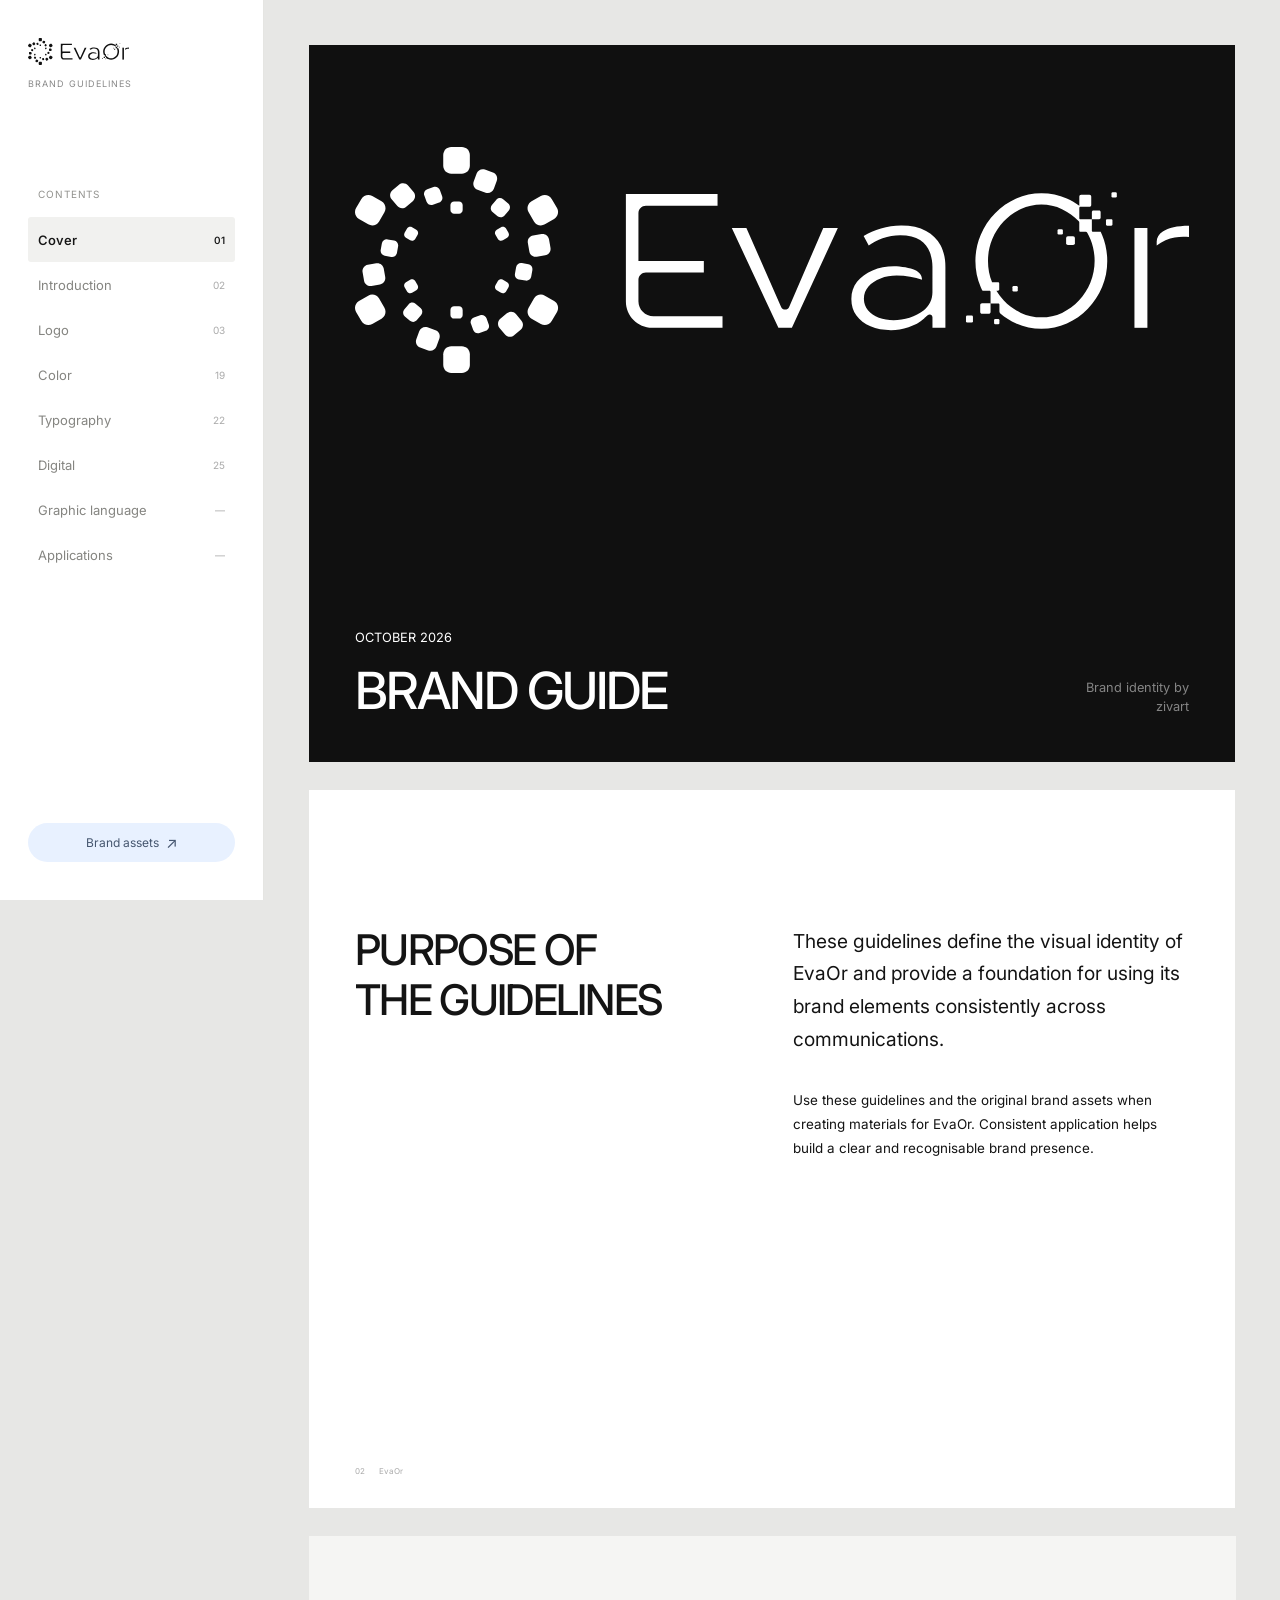
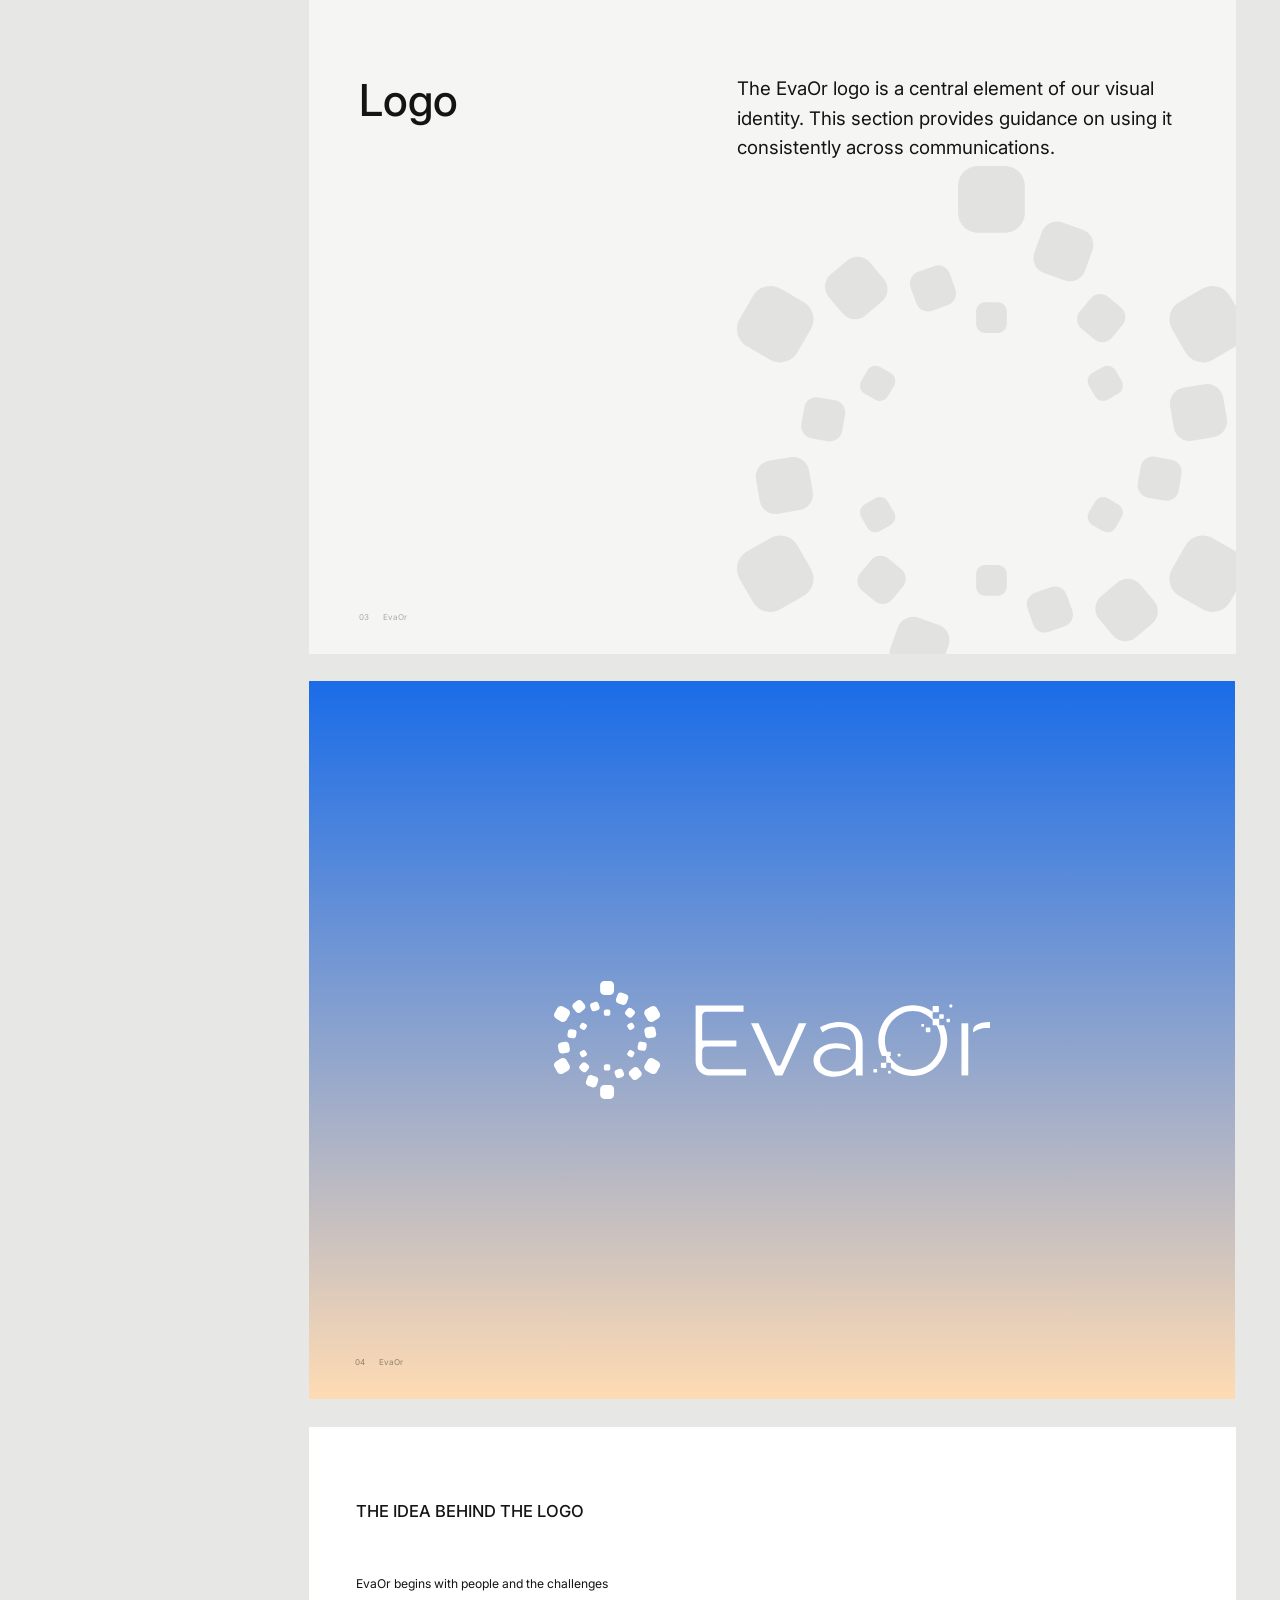
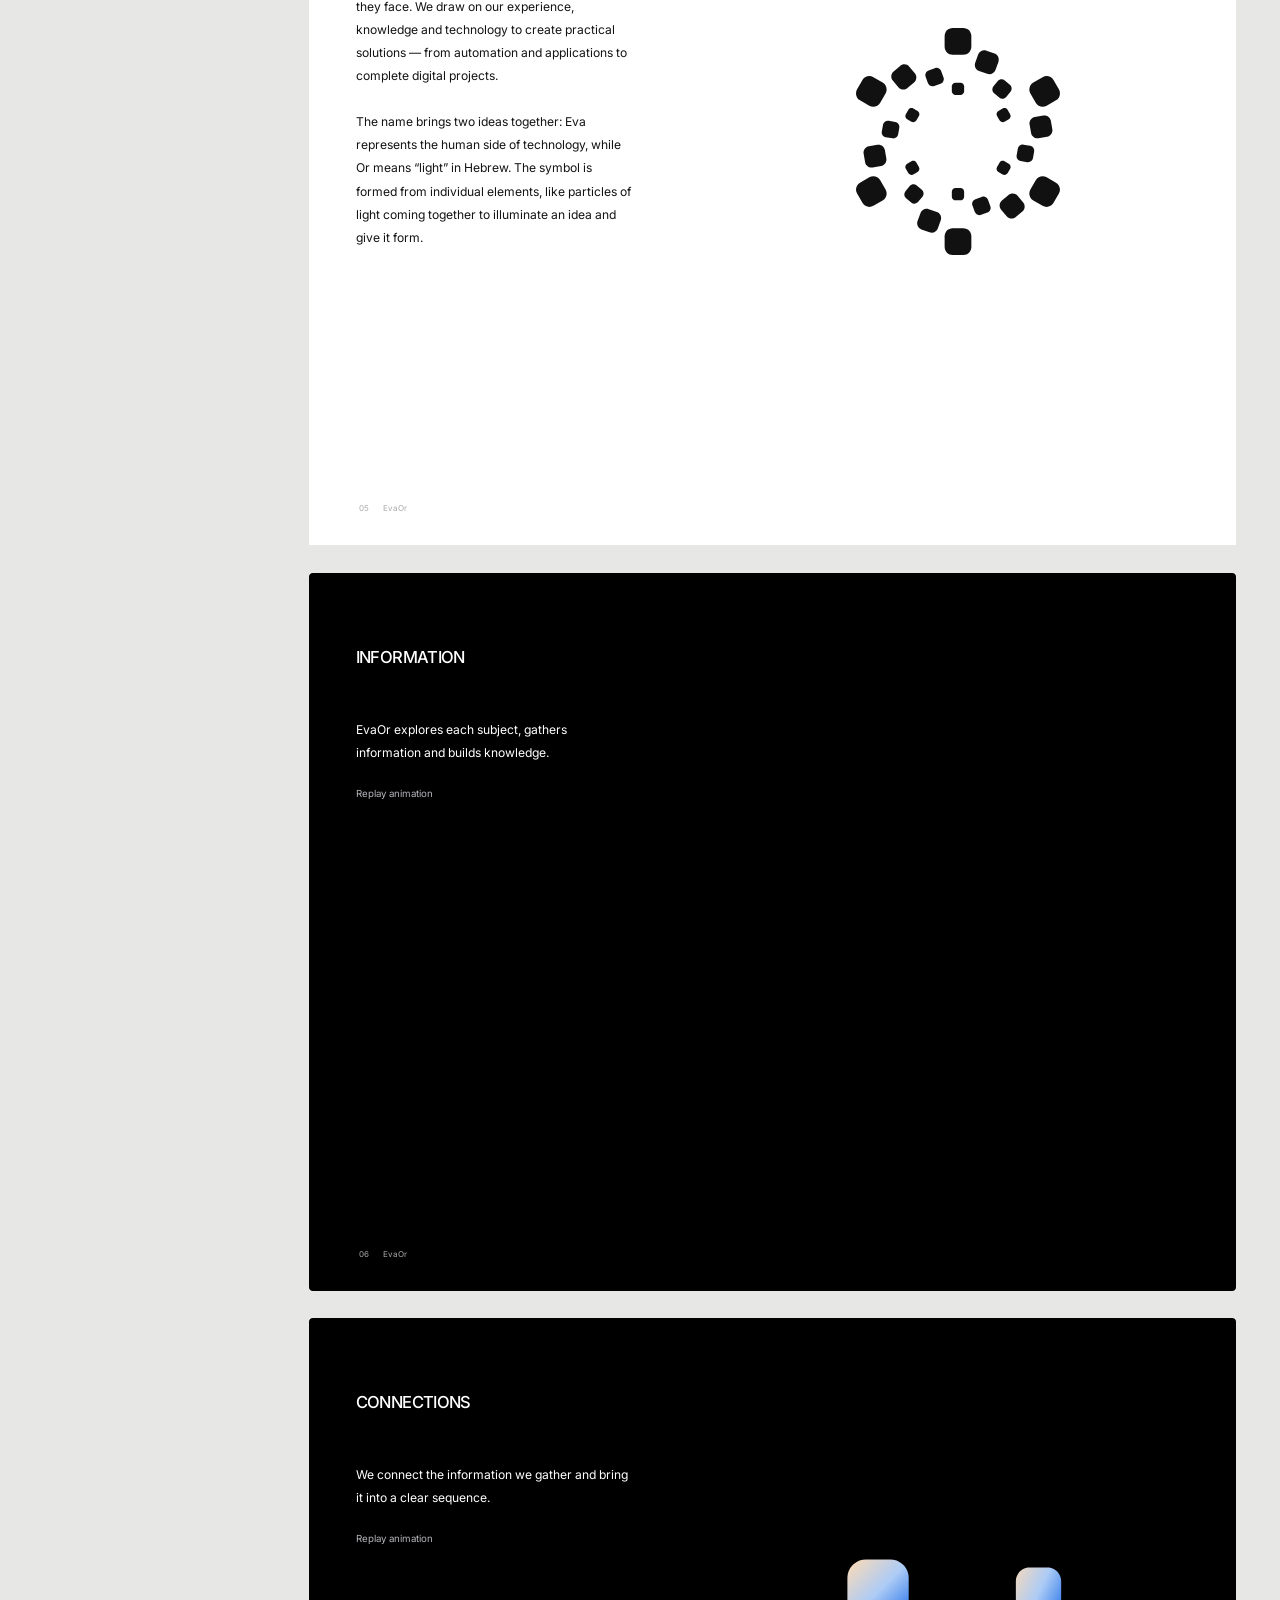
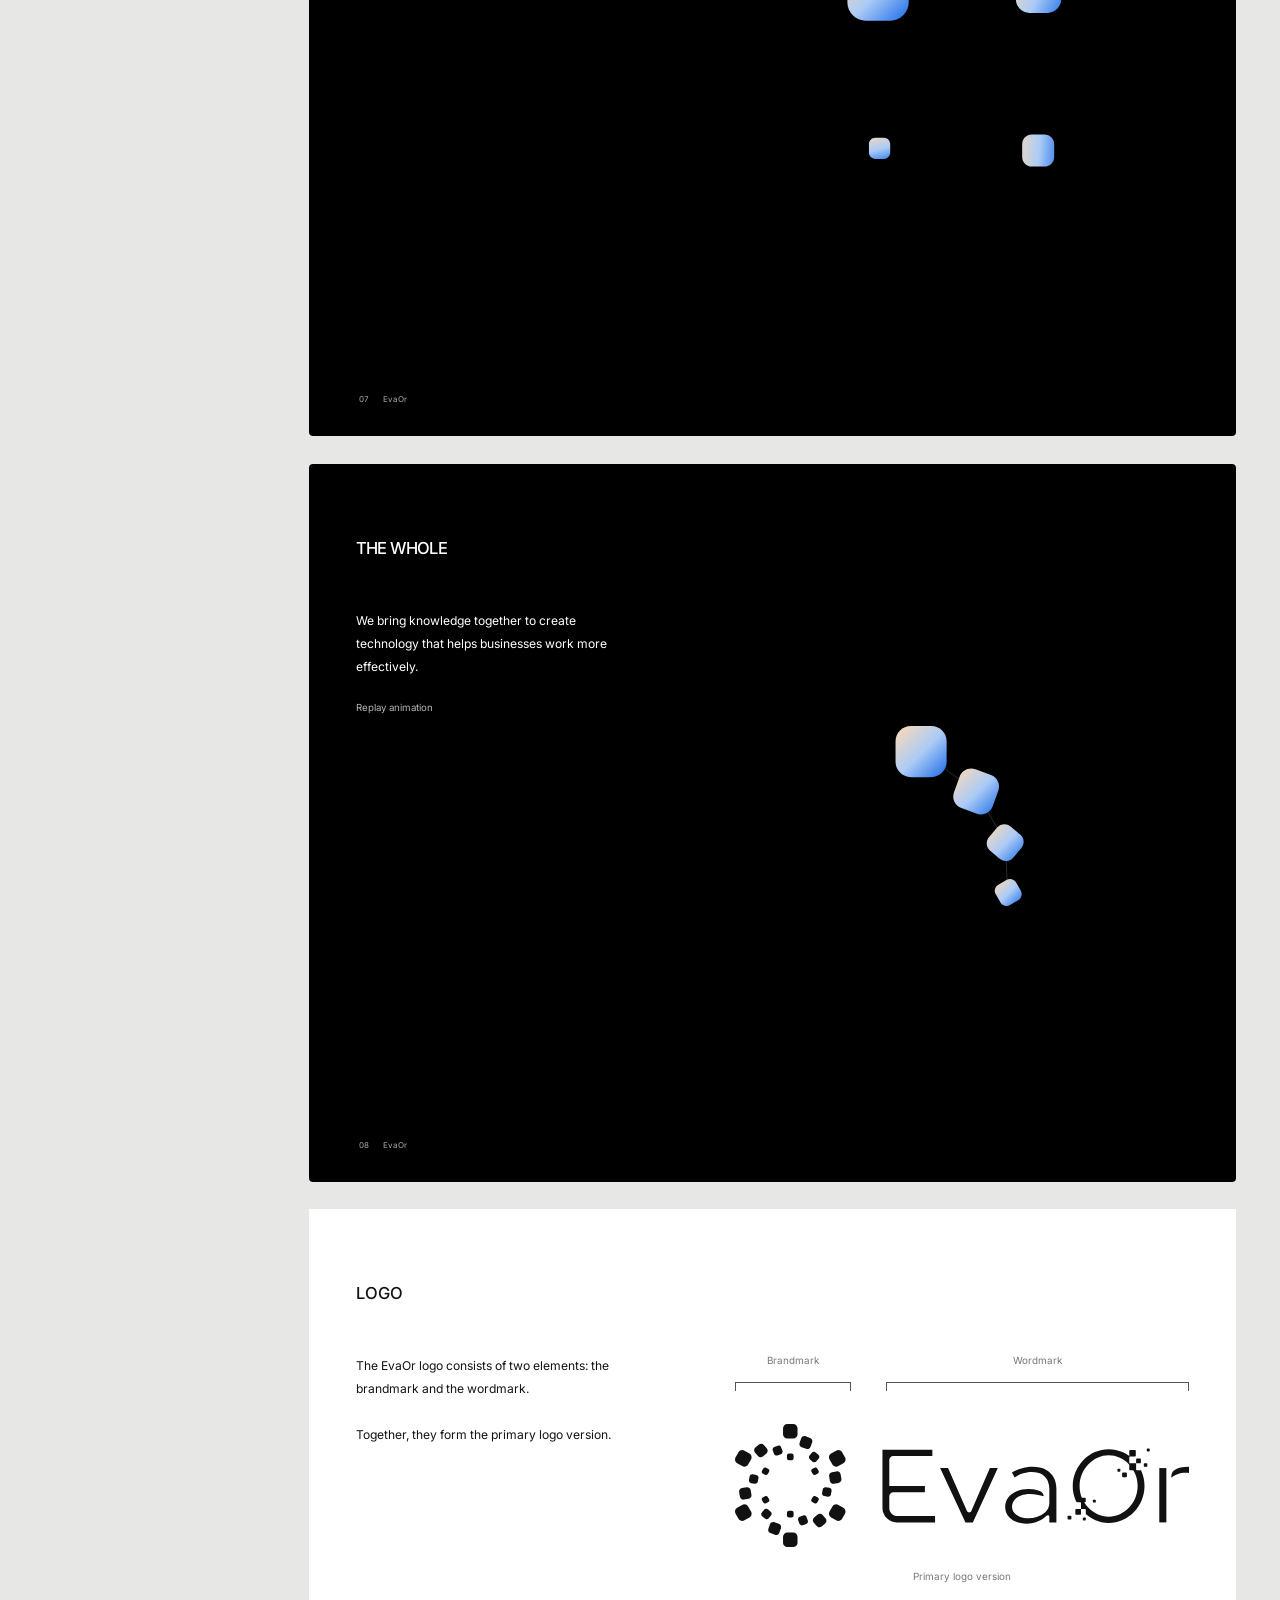
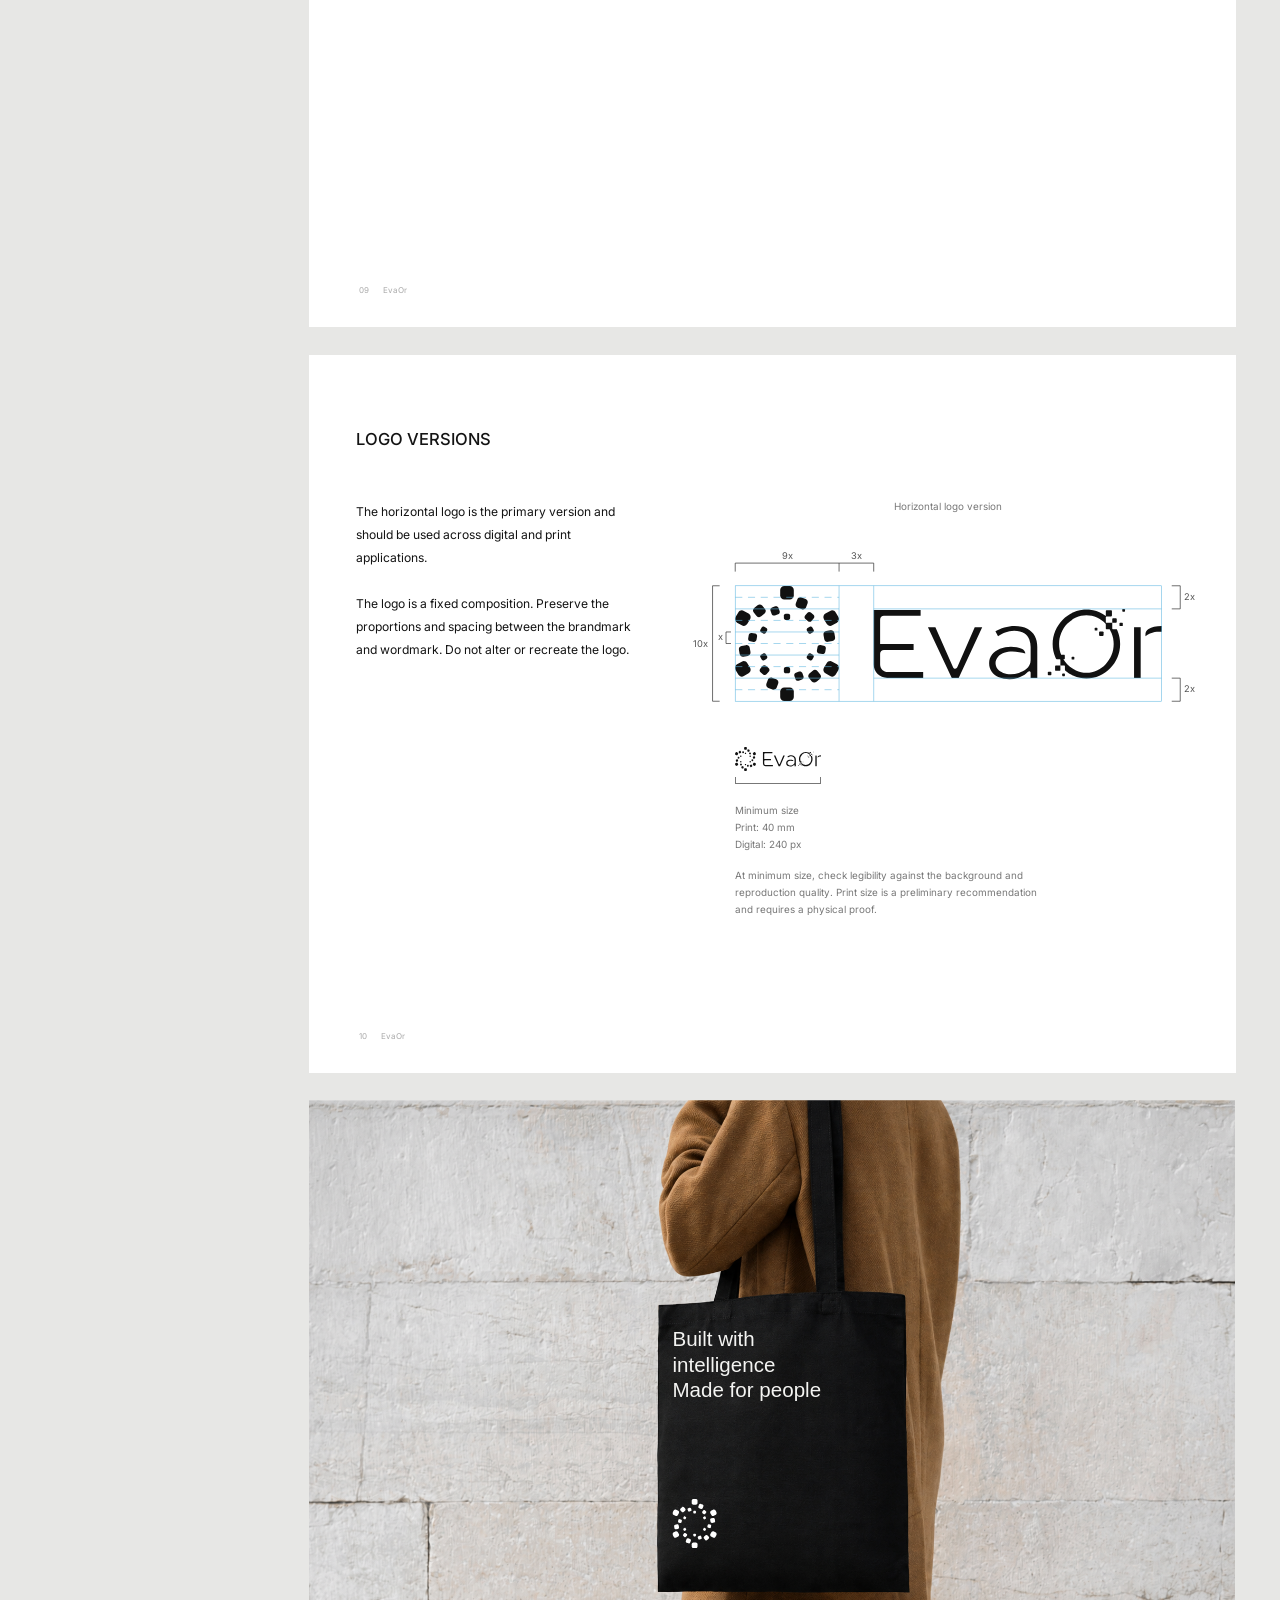
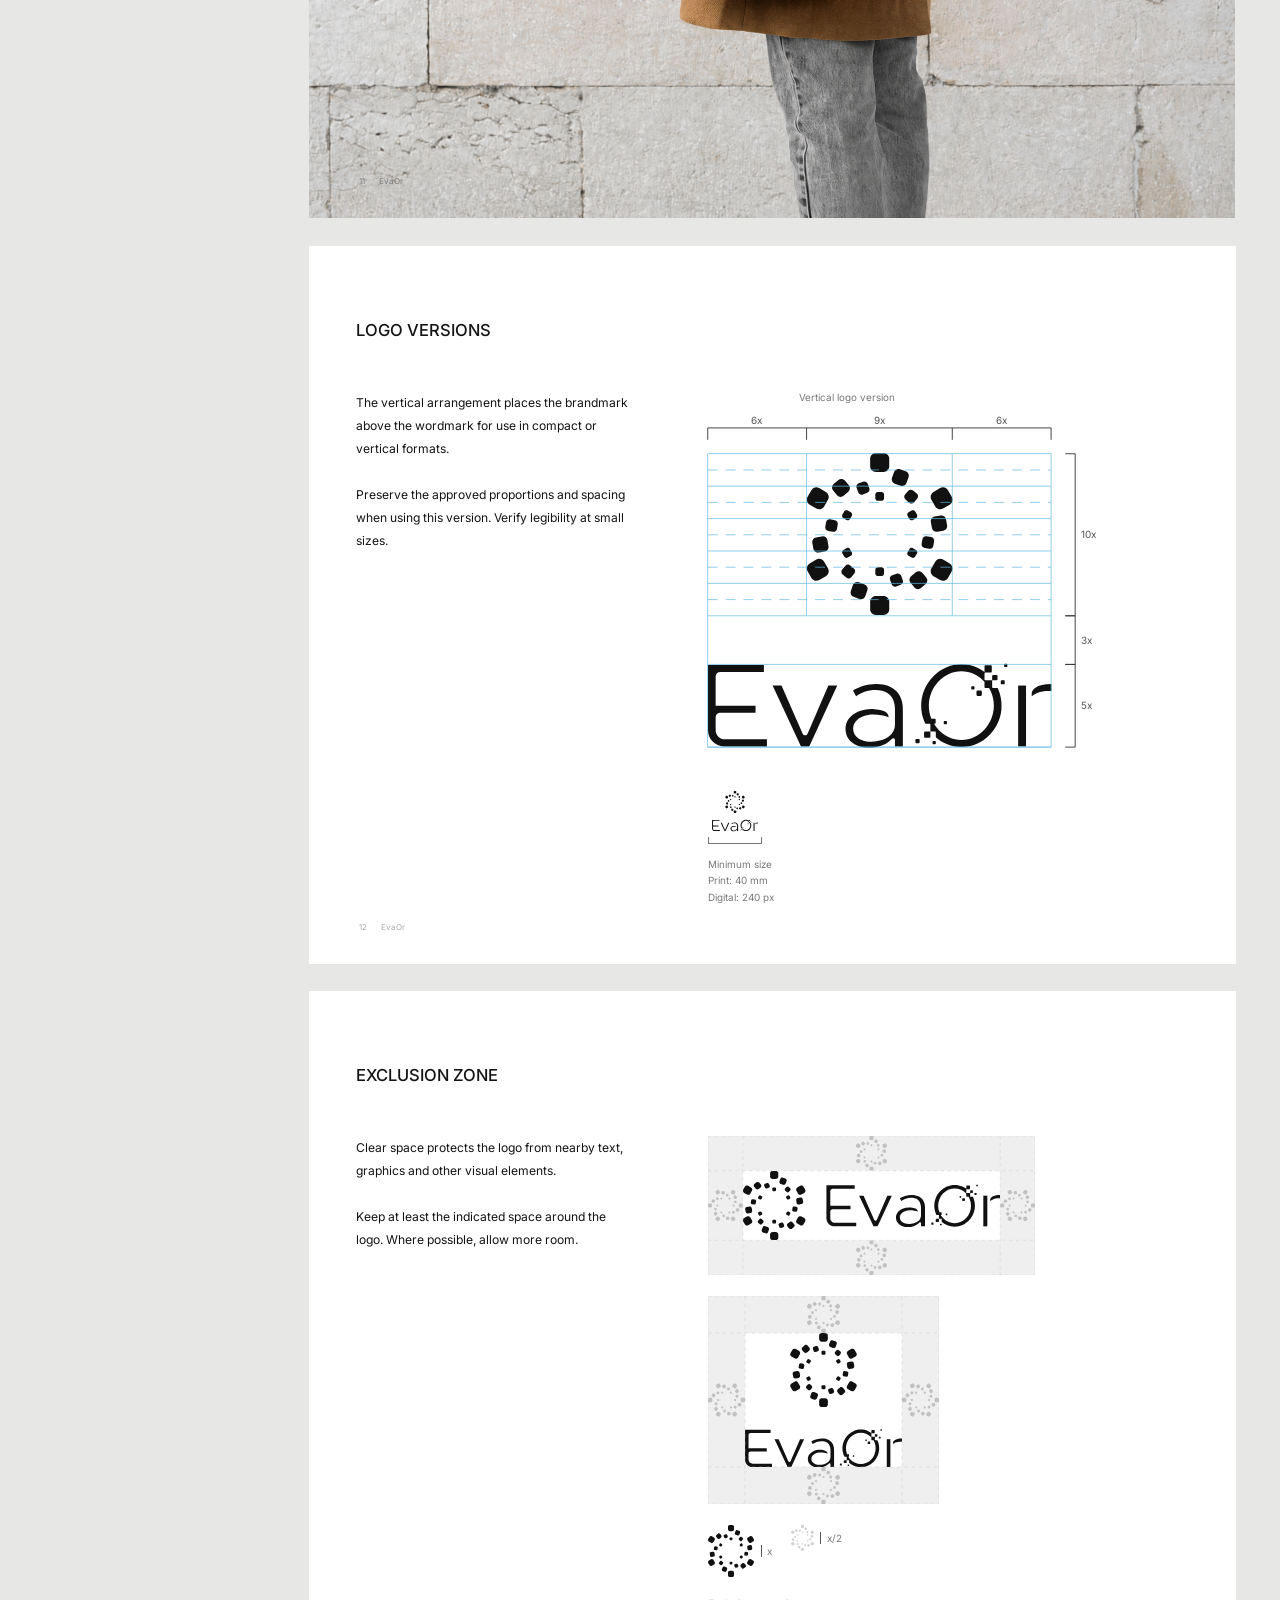
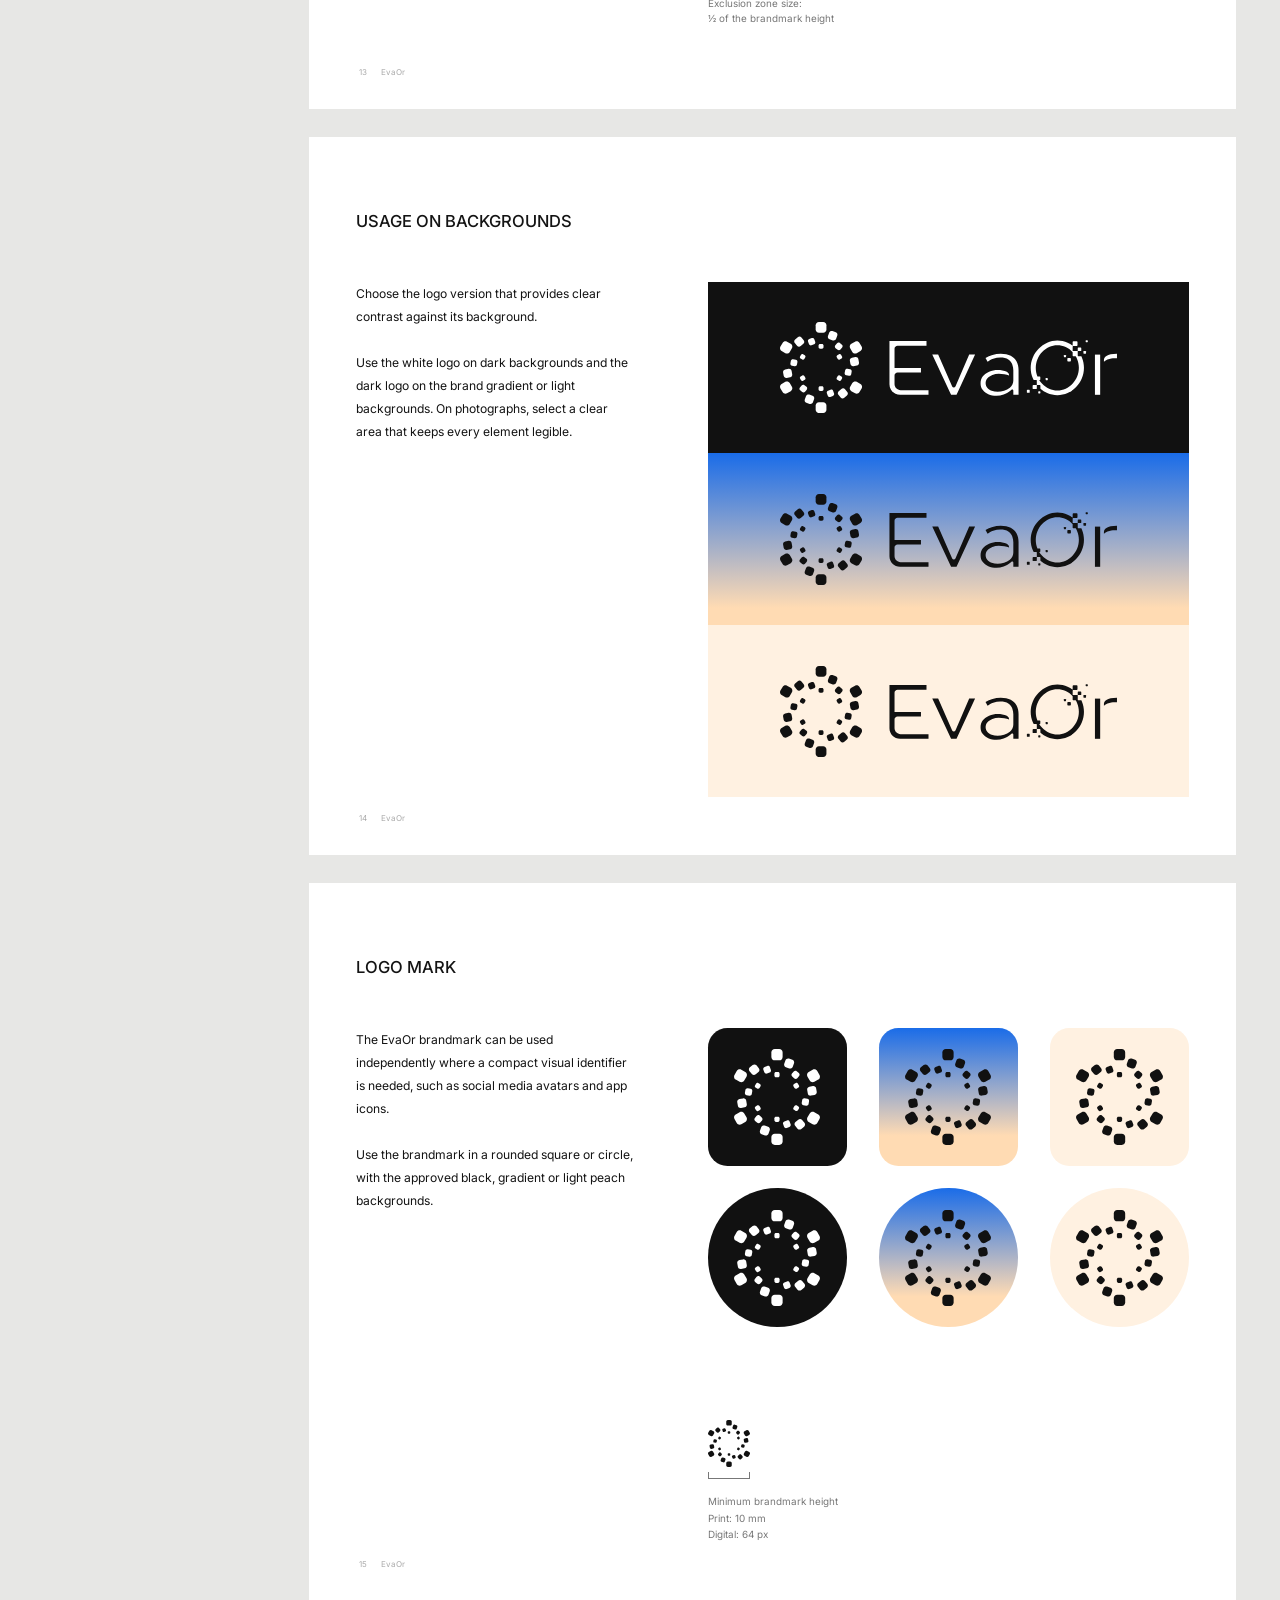
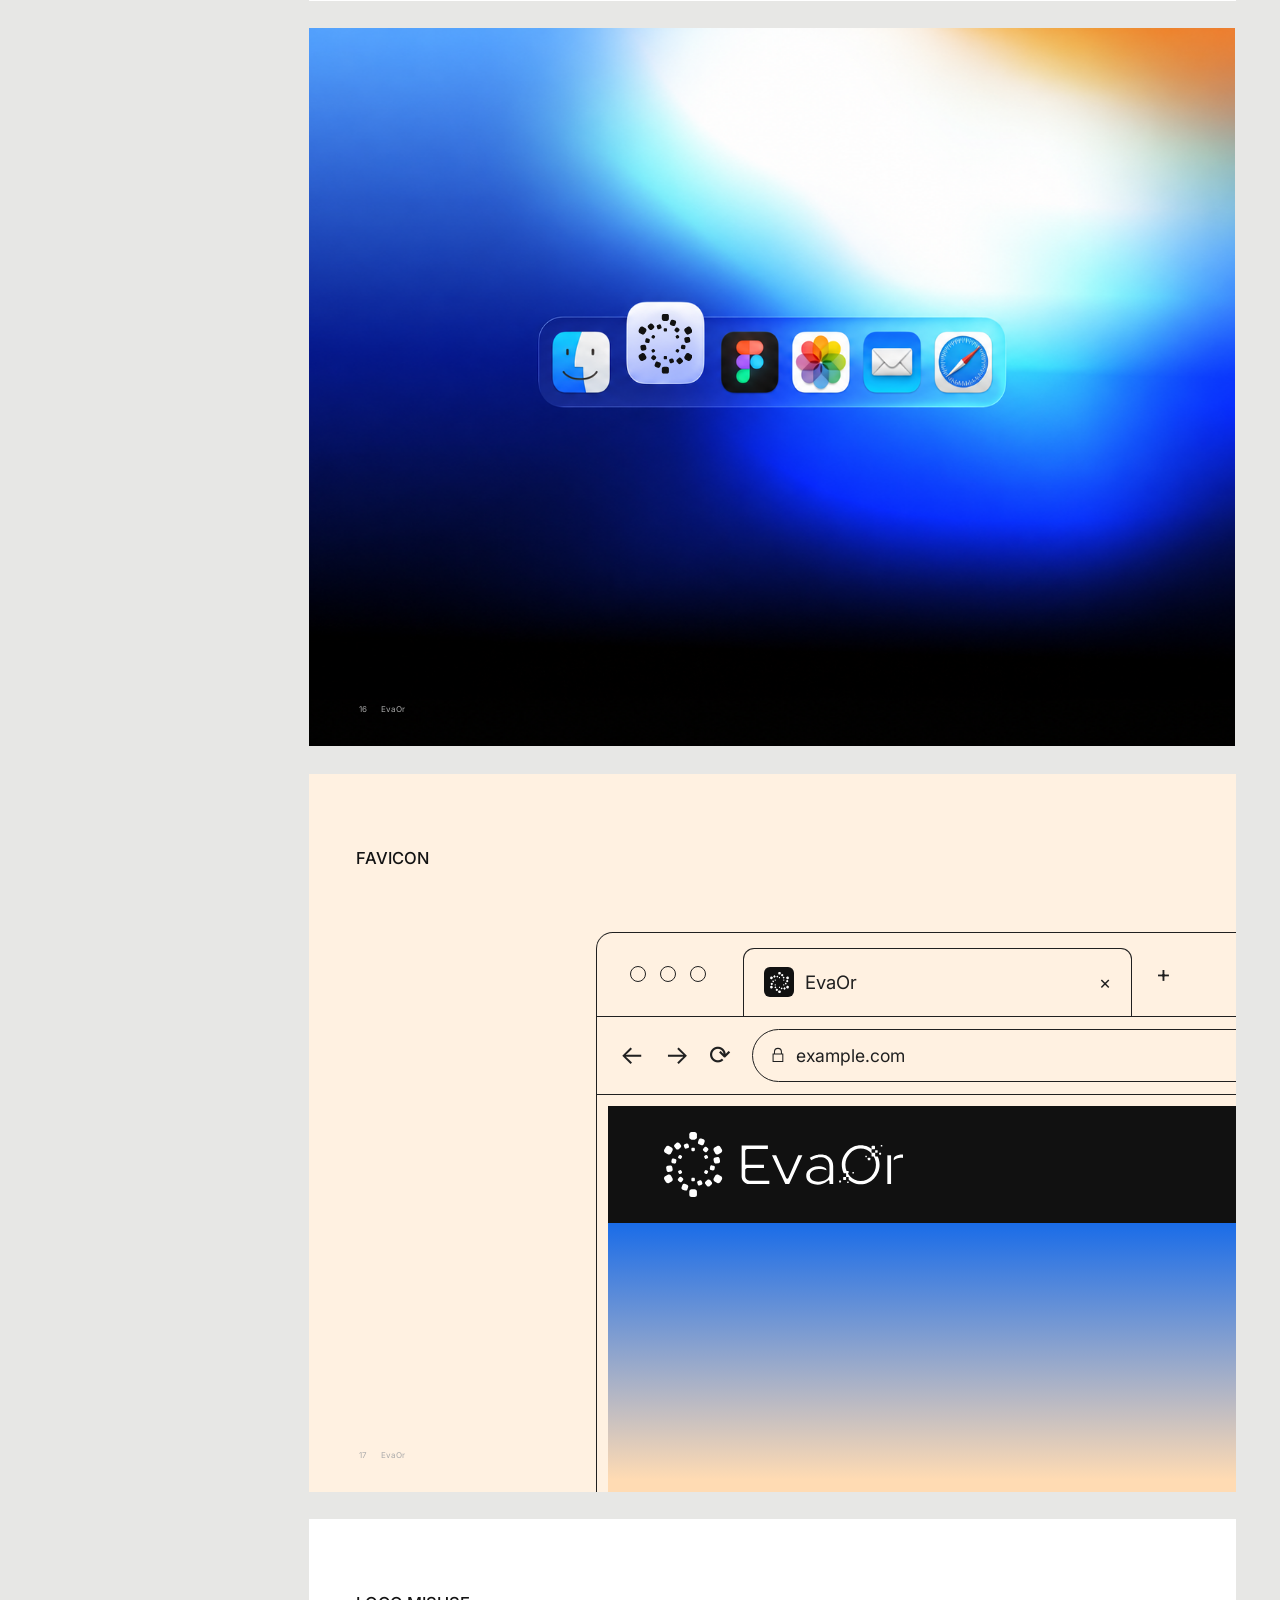
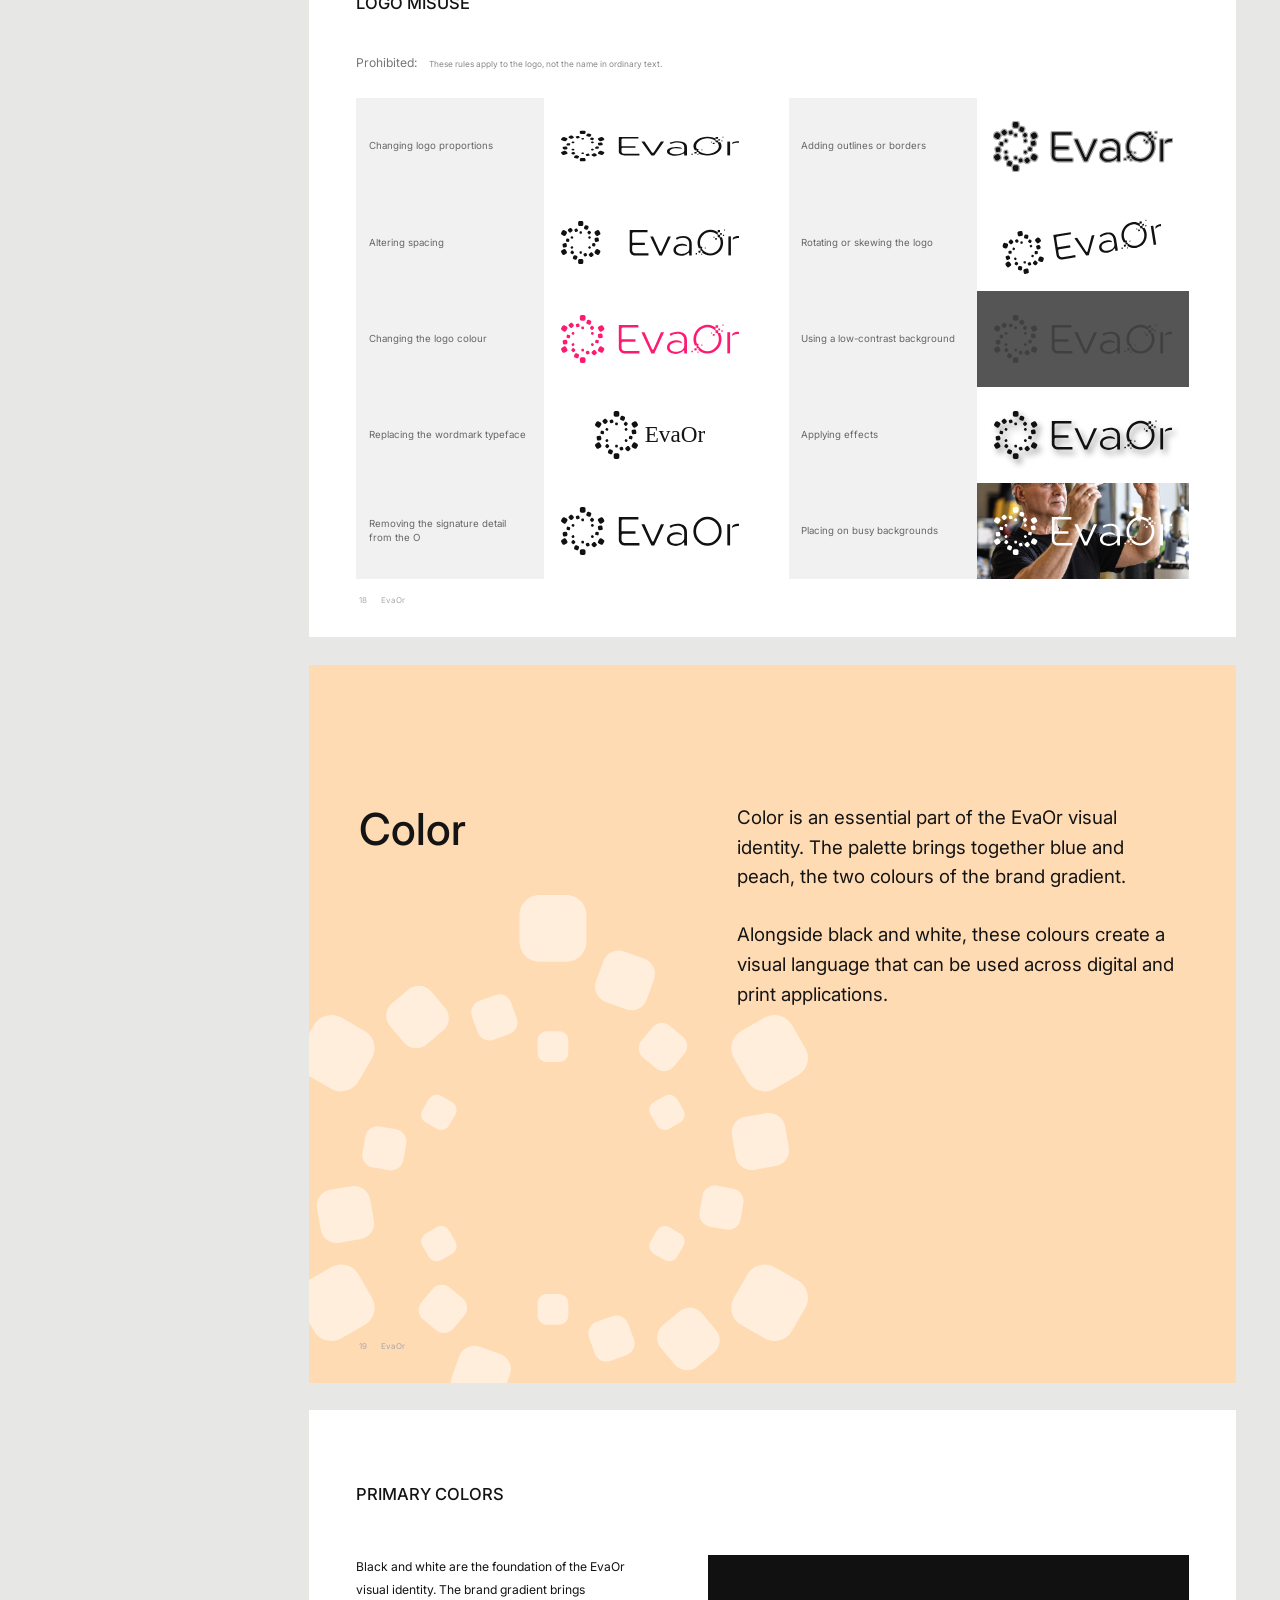
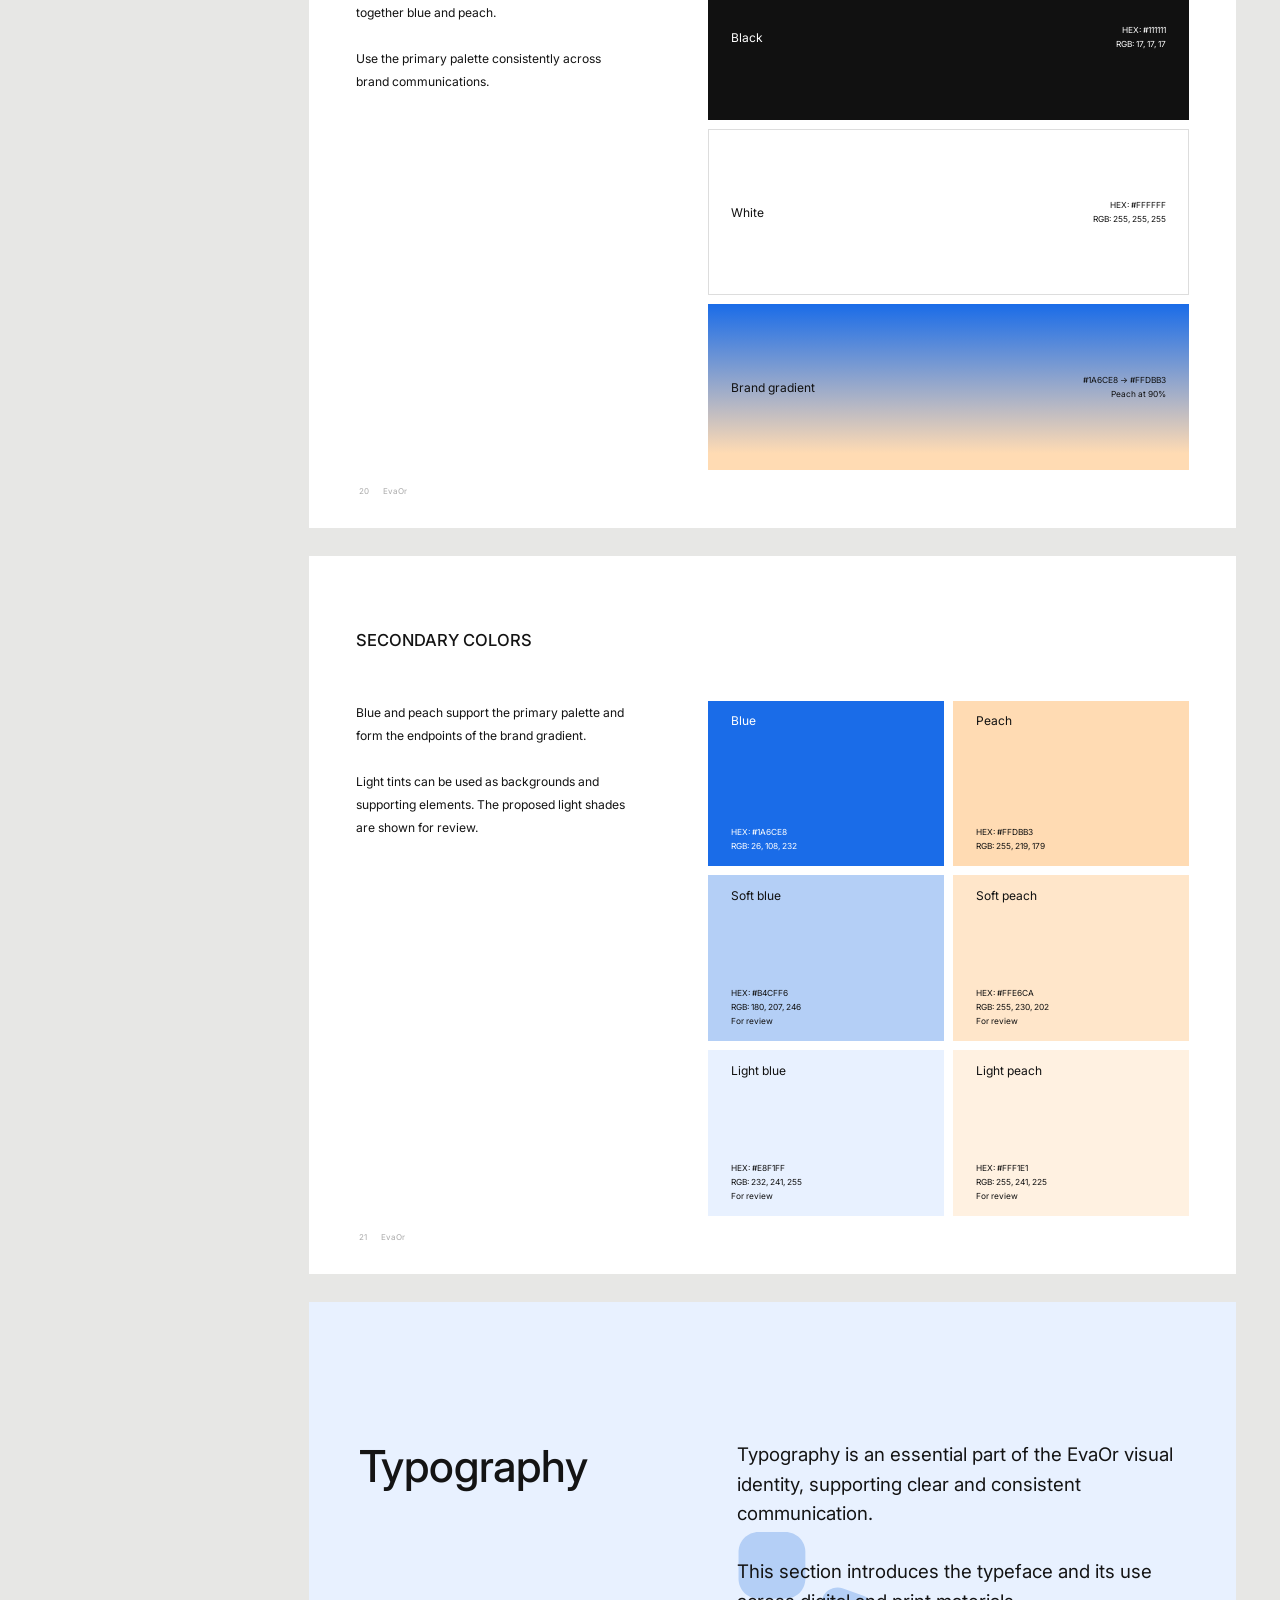
==== commit 6a10e86f: "Update Digital guidelines: responsive grid, typography, spacing and shapes" ====
--- a/index.html
+++ b/index.html
@@ -1,259 +1,284 @@
-<!doctype html>
-<html lang="en">
-<head>
-  <meta charset="utf-8">
-  <meta name="viewport" content="width=device-width, initial-scale=1">
-  <title>EvaOr — Brand Guidelines</title>
-  <link rel="stylesheet" href="https://fonts.googleapis.com/css2?family=Manrope:wght@300;400;500&amp;display=swap">
-  <link rel="stylesheet" href="style.css?v=118">
-</head>
-<body>
-  <div class="app">
-    <aside class="sidebar">
-      <a class="sidebar-brand" href="#cover" aria-label="EvaOr — home"><img src="logo-grid-proposal-2x.svg" alt="EvaOr"></a>
-      <div class="sidebar-label">BRAND GUIDELINES</div>
-      <nav aria-label="Brand guide sections">
-        <div class="nav-heading">CONTENTS</div>
-        <a class="nav-item active" href="#cover"><span>Cover</span><span>01</span></a>
-        <a class="nav-item" href="#purpose"><span>Introduction</span><span>02</span></a>
-        <a class="nav-item" href="#logo"><span>Logo</span><span>03</span></a>
-        <a class="nav-item" href="#color-intro"><span>Color</span><span>19</span></a>
-        <a class="nav-item" href="#typography-intro"><span>Typography</span><span>22</span></a>
-        <a class="nav-item" href="#digital-intro"><span>Digital</span><span>25</span></a>
-        <div class="nav-item upcoming"><span>Graphic language</span><span>—</span></div>
-        <div class="nav-item upcoming"><span>Applications</span><span>—</span></div>
-      </nav>
-      <a class="brand-assets-link" href="https://drive.google.com/drive/u/0/folders/1SnMnxL8wtihR2ro4vhwNXVVnI6ed3AlX" target="_blank" rel="noopener noreferrer">
-        <span>Brand assets</span><span aria-hidden="true">↗</span>
-      </a>
-    </aside>
-    <main class="main">
-      <section class="cover" id="cover" aria-labelledby="cover-title">
-        <img class="cover-logo" src="logo-grid-proposal-2x-white.svg" alt="EvaOr">
-        <div class="cover-bottom"><div><p class="cover-date">OCTOBER 2026</p><h1 id="cover-title">Brand Guide</h1></div><span class="cover-credit"><span>Brand identity by</span><br>zivart</span></div>
-      </section>
-      <section class="purpose" id="purpose" aria-labelledby="purpose-title">
-        <div class="purpose-grid">
-          <h2 id="purpose-title">Purpose of<br>the&nbsp;guidelines</h2>
-          <div class="purpose-copy">
-            <p>These guidelines define the visual identity of EvaOr and provide a foundation for using its brand elements consistently across communications.</p>
-            <p>Use these guidelines and the original brand assets when creating materials for EvaOr. Consistent application helps build a clear and recognisable brand presence.</p>
-          </div>
-        </div>
-        <footer class="purpose-footer"><span>02</span><span>EvaOr</span></footer>
-      </section>
-      <section class="logo-intro" id="logo" aria-labelledby="logo-title">
-        <div class="logo-intro-grid">
-          <h2 id="logo-title">Logo</h2>
-          <p>The EvaOr logo is a central element of our visual identity. This section provides guidance on using it consistently across communications.</p>
-        </div>
-        <img class="logo-intro-symbol" src="logo-symbol.svg" alt="">
-        <footer class="logo-intro-footer"><span>03</span><span>EvaOr</span></footer>
-      </section>
-      <section class="logo-showcase" id="logo-showcase" aria-label="EvaOr logo">
-        <img src="logo-grid-proposal-2x-white.svg" alt="EvaOr">
-        <footer><span>04</span><span>EvaOr</span></footer>
-      </section>
-      <section class="concept-overview" id="concept-overview" aria-labelledby="concept-title">
-        <h2 id="concept-title">The idea behind the logo</h2>
-        <div class="concept-overview-copy">
-          <p>EvaOr begins with people and the challenges they face. We draw on our experience, knowledge and technology to create practical solutions — from automation and applications to complete digital projects.</p>
-          <p>The name brings two ideas together: Eva represents the human side of technology, while Or means “light” in Hebrew. The symbol is formed from individual elements, like particles of light coming together to illuminate an idea and give it form.</p>
-        </div>
-        <img src="logo-symbol.svg" alt="EvaOr brandmark" class="concept-overview-symbol">
-        <footer><span>05</span><span>EvaOr</span></footer>
-      </section>
-      <section class="story-slide" id="story-intelligence"><iframe src="animation-concept-blocks.html?v=4" title="Information — animated blocks" loading="lazy"></iframe><footer><span>06</span><span>EvaOr</span></footer></section>
-      <section class="story-slide" id="story-clarity"><iframe src="animation-concept-chain.html?v=4" title="Connections — animated blocks" loading="lazy"></iframe><footer><span>07</span><span>EvaOr</span></footer></section>
-      <section class="story-slide" id="story-human"><iframe src="animation-concept-star.html?v=4" title="The whole — animated brandmark" loading="lazy"></iframe><footer><span>08</span><span>EvaOr</span></footer></section>
-      <section class="logo-anatomy" id="logo-anatomy" aria-labelledby="logo-anatomy-title">
-        <h2 id="logo-anatomy-title">Logo</h2>
-        <div class="logo-anatomy-copy"><p>The EvaOr logo consists of two elements: the brandmark and the wordmark.</p><p>Together, they form the primary logo version.</p></div>
-        <div class="logo-anatomy-visual">
-          <div class="logo-anatomy-labels"><div><span>Brandmark</span><i></i></div><div><span>Wordmark</span><i></i></div></div>
-          <img src="logo-grid-proposal-2x.svg" alt="EvaOr primary logo, consisting of a brandmark and wordmark">
-          <p>Primary logo version</p>
-        </div>
-        <footer><span>09</span><span>EvaOr</span></footer>
-      </section>
-      <section class="logo-versions" id="logo-versions" aria-labelledby="versions-title">
-        <h2 id="versions-title">Logo versions</h2>
-        <div class="logo-versions-copy"><p>The horizontal logo is the primary version and should be used across digital and print applications.</p><p>The logo is a fixed composition. Preserve the proportions and spacing between the brandmark and wordmark. Do not alter or recreate the logo.</p></div>
-        <div class="logo-versions-visual">
-          <div class="versions-label">Horizontal logo version</div>
-          
-          <div class="logo-geometry logo-geometry-grid">
-            <img src="logo-grid-proposal-2x.svg" alt="EvaOr logo construction: symbol height 10x, spacing 3x, wordmark margins 2x">
-            <svg class="construction-guides" viewBox="-85 -90 740 295" preserveAspectRatio="none" aria-hidden="true">
-              <g fill="none" stroke="#62b8e1" stroke-width="0.8">
-                <rect x="0" y="0" width="601.65" height="162.96"/><path d="M146.53 0V162.96 M195.42 0V162.96 M195.42 32.592H601.65 M195.42 130.368H601.65"/>
-                <path d="M0 32.592H146.53 M0 65.184H146.53 M0 97.776H146.53 M0 130.368H146.53"/><path stroke-dasharray="10 8" d="M0 16.296H146.53 M0 48.888H146.53 M0 81.48H146.53 M0 114.072H146.53 M0 146.664H146.53"/>
-              </g>
-              <g fill="none" stroke="#333" stroke-width="1"><path d="M0 -20v-12H146.53v12 M146.53 -32h48.89v12 M-22 0h-10v162.96h10 M-6 65.184h-7v16.296h7 M616 0h12v32.592h-12 M616 130.368h12v32.592h-12"/></g>
-              <g fill="#555" font-family="Inter,Arial,sans-serif" font-size="13.1"><text x="73.265" y="-38" text-anchor="middle">9x</text><text x="171" y="-38" text-anchor="middle">3x</text><text x="-39" y="86" text-anchor="end">10x</text><text x="-17" y="77" text-anchor="end">x</text><text x="634" y="20">2x</text><text x="634" y="150">2x</text></g>
-            </svg>
-          </div>
-          <div class="versions-minimum">
-            <div class="minimum-examples"><div class="minimum-example"><img src="logo-grid-proposal-2x.svg" alt=""><i></i></div></div>
-            <div><strong>Minimum size</strong><br>Print: 40 mm<br>Digital: 240 px</div>
-            <p>At minimum size, check legibility against the background and reproduction quality. Print size is a preliminary recommendation and requires a physical proof.</p>
-          </div>
-        </div>
-        <footer><span>10</span><span>EvaOr</span></footer>
-      </section>
-      <section class="merch-showcase tote-full" id="merch-showcase" aria-label="EvaOr tote bag"><div class="tote-photo"><img class="tote-source" src="hf_20261029_185857_aa2c401d-ac18-4037-a22c-a19030ecc4e6.png" alt="Black tote bag with EvaOr brandmark"><img class="tote-overlay" src="tote-overlay.svg" alt=""></div><footer><span>11</span><span>EvaOr</span></footer></section>
-      <section class="logo-versions vertical-versions" id="vertical-logo" aria-labelledby="vertical-title">
-        <h2 id="vertical-title">Logo versions</h2>
-        <div class="logo-versions-copy"><p>The vertical arrangement places the brandmark above the wordmark for use in compact or vertical formats.</p><p>Preserve the approved proportions and spacing when using this version. Verify legibility at small sizes.</p></div>
-        <div class="logo-versions-visual"><div class="versions-label">Vertical logo version</div>
-          <div class="vertical-diagram"><img src="logo-vertical-proposal.svg?v=2" alt="EvaOr vertical logo construction"><svg viewBox="-45 -42 496.23 380" preserveAspectRatio="none" aria-hidden="true"><g fill="none" stroke="#62b8e1" stroke-width=".7"><rect x="30.467" y="0" width="345.296" height="295"/><path d="M129.85 0V162.96 M276.38 0V162.96 M30.467 162.96H375.763 M30.467 211.85H375.763 M30.467 295H375.763"/><path stroke-dasharray="10 8" d="M30.467 16.296H375.763 M30.467 48.888H375.763 M30.467 81.48H375.763 M30.467 114.072H375.763 M30.467 146.664H375.763"/><path d="M30.467 32.592H375.763 M30.467 65.184H375.763 M30.467 97.776H375.763 M30.467 130.368H375.763"/></g><g fill="none" stroke="#333" stroke-width=".9"><path d="M30.467 -14v-12H129.85v12 M129.85 -26H276.38v12 M276.38 -26H375.763v12 M390 0h10v162.96h-10 M390 162.96h10v48.89h-10 M390 211.85h10V295h-10"/></g><g fill="#555" font-family="Inter,Arial,sans-serif" font-size="10"><text x="79.9" y="-30" text-anchor="middle">6x</text><text x="203.1" y="-30" text-anchor="middle">9x</text><text x="326.1" y="-30" text-anchor="middle">6x</text><text x="406" y="85">10x</text><text x="406" y="191">3x</text><text x="406" y="257">5x</text></g></svg></div>
-          <div class="vertical-minimum"><div class="vertical-minimum-example"><img src="logo-vertical-proposal.svg?v=2" alt=""><i></i></div><p>Minimum size<br>Print: 40 mm<br>Digital: 240 px</p></div>
-        </div><footer><span>12</span><span>EvaOr</span></footer>
-      </section>
-      <section class="logo-versions exclusion-slide" id="exclusion-zone" aria-labelledby="exclusion-title">
-        <h2 id="exclusion-title">Exclusion zone</h2>
-        <div class="logo-versions-copy"><p>Clear space protects the logo from nearby text, graphics and other visual elements.</p><p>Keep at least the indicated space around the logo. Where possible, allow more room.</p></div>
-        <div class="exclusion-visual">
-          <img class="clear-diagram-image horizontal-clear-image" src="clear-horizontal.svg?v=2" alt="Horizontal logo clear space: half the symbol height on every side">
-          <img class="clear-diagram-image vertical-clear-image" src="clear-vertical.svg?v=2" alt="Vertical logo clear space: half the symbol height on every side">
-          <div class="clear-legend"><div class="legend-symbol"><img src="logo-symbol.svg" alt=""><span>x</span></div><div class="legend-half"><img src="logo-symbol.svg" alt=""><span>x/2</span></div><p>Exclusion zone size:<br>½ of the brandmark height</p></div>
-        </div>
-        <footer><span>13</span><span>EvaOr</span></footer>
-      </section>
-      <section class="logo-versions background-slide" id="logo-backgrounds" aria-labelledby="background-title">
-        <h2 id="background-title">Usage on backgrounds</h2>
-        <div class="logo-versions-copy"><p>Choose the logo version that provides clear contrast against its background.</p><p>Use the white logo on dark backgrounds and the dark logo on the brand gradient or light backgrounds. On photographs, select a clear area that keeps every element legible.</p></div>
-        <div class="background-examples" aria-label="Logo usage on backgrounds">
-          <div class="background-example background-black"><img src="logo-grid-proposal-2x-white.svg" alt="White EvaOr logo on black"></div>
-          <div class="background-example background-gradient"><img src="logo-grid-proposal-2x.svg" alt="Dark EvaOr logo on the brand gradient"></div>
-          <div class="background-example background-peach"><img src="logo-grid-proposal-2x.svg" alt="Dark EvaOr logo on light peach"></div>
-        </div>
-        <footer><span>14</span><span>EvaOr</span></footer>
-      </section>
-      <section class="logo-versions brandmark-slide" id="brandmark" aria-labelledby="brandmark-title">
-        <h2 id="brandmark-title">Logo mark</h2>
-        <div class="logo-versions-copy"><p>The EvaOr brandmark can be used independently where a compact visual identifier is needed, such as social media avatars and app icons.</p><p>Use the brandmark in a rounded square or circle, with the approved black, gradient or light peach backgrounds.</p></div>
-        <div class="brandmark-content"><div class="brandmark-grid">
-          <div class="mark-tile mark-black"><img src="logo-symbol-white.svg" alt="White brandmark on black, rounded square"></div><div class="mark-tile mark-gradient"><img src="logo-symbol.svg" alt="Dark brandmark on gradient, rounded square"></div><div class="mark-tile mark-peach"><img src="logo-symbol.svg" alt="Dark brandmark on light peach, rounded square"></div>
-          <div class="mark-tile mark-black mark-circle"><img src="logo-symbol-white.svg" alt="White brandmark on black, circle"></div><div class="mark-tile mark-gradient mark-circle"><img src="logo-symbol.svg" alt="Dark brandmark on gradient, circle"></div><div class="mark-tile mark-peach mark-circle"><img src="logo-symbol.svg" alt="Dark brandmark on light peach, circle"></div>
-        </div><div class="brandmark-minimum"><div class="brandmark-mini"><img src="logo-symbol.svg" alt=""><i></i></div><p>Minimum brandmark height<br>Print: 10 mm<br>Digital: 64 px</p></div></div>
-        <footer><span>15</span><span>EvaOr</span></footer>
-      </section>
-      <section class="icon-dock-full" id="icon-in-use" aria-label="EvaOr app icon in use">
-        <div class="icon-dock-full-art"><img class="dock-background" src="icon-dock-generated-v1.png" alt=""><img class="dock-brandmark" src="logo-symbol.svg" alt="EvaOr app icon"></div>
-        <footer><span>16</span><span>EvaOr</span></footer>
-      </section>
-      <section class="logo-versions favicon-slide" id="favicon" aria-labelledby="favicon-title">
-        <h2 id="favicon-title">Favicon</h2>
-        <div class="favicon-window" aria-label="Illustration of an EvaOr browser tab">
-          <div class="favicon-tabs"><div class="browser-dots"><i></i><i></i><i></i></div><div class="browser-tab"><span class="favicon-icon"><img src="logo-symbol-white.svg" alt=""></span><span>EvaOr</span><span class="browser-close">×</span></div><span class="browser-plus">+</span></div>
-          <div class="browser-controls"><span class="browser-arrow">←</span><span class="browser-arrow">→</span><span class="browser-reload">⟳</span><div class="browser-address"><svg viewBox="0 0 20 22" aria-hidden="true"><path d="M5 9V6a5 5 0 0 1 10 0v3M3 9h14v11H3z"/></svg><span>example.com</span></div></div>
-          <div class="browser-page"><div class="browser-page-header"><img src="logo-grid-proposal-2x-white.svg" alt="EvaOr"></div><div class="browser-page-body"></div></div>
-        </div><footer><span>17</span><span>EvaOr</span></footer>
-      </section>
-      <section class="logo-versions misuse-slide" id="logo-misuse" aria-labelledby="misuse-title">
-        <h2 id="misuse-title">Logo misuse</h2><div class="misuse-intro">Prohibited: <span class="misuse-note">These rules apply to the logo, not the name in ordinary text.</span></div>
-        <div class="misuse-grid">
-          <div class="misuse-item"><div class="misuse-label">Changing logo proportions</div><div class="misuse-demo"><img class="misuse-stretch" src="logo-grid-proposal-2x.svg" alt="Stretched logo, incorrect usage"></div></div>
-          <div class="misuse-item"><div class="misuse-label">Adding outlines or borders</div><div class="misuse-demo"><img class="misuse-outline" src="logo-grid-proposal-2x.svg" alt="Outlined logo, incorrect usage"></div></div>
-          <div class="misuse-item"><div class="misuse-label">Altering spacing</div><div class="misuse-demo"><img src="logo-spacing-misuse.svg" alt="Logo with altered spacing, incorrect usage"></div></div>
-          <div class="misuse-item"><div class="misuse-label">Rotating or skewing the logo</div><div class="misuse-demo"><img class="misuse-rotate" src="logo-grid-proposal-2x.svg" alt="Rotated logo, incorrect usage"></div></div>
-          <div class="misuse-item"><div class="misuse-label">Changing the logo colour</div><div class="misuse-demo"><img class="misuse-colour" src="logo-grid-proposal-2x.svg" alt="Recoloured logo, incorrect usage"></div></div>
-          <div class="misuse-item"><div class="misuse-label">Using a low-contrast background</div><div class="misuse-demo misuse-low"><img src="logo-grid-proposal-2x.svg" alt="Low-contrast logo, incorrect usage"></div></div>
-          <div class="misuse-item"><div class="misuse-label">Replacing the wordmark typeface</div><div class="misuse-demo misuse-retype"><img src="logo-symbol.svg" alt=""><span>EvaOr</span></div></div>
-          <div class="misuse-item"><div class="misuse-label">Applying effects</div><div class="misuse-demo"><img class="misuse-shadow" src="logo-grid-proposal-2x.svg" alt="Logo with shadow, incorrect usage"></div></div>
-          <div class="misuse-item"><div class="misuse-label">Removing the signature detail from the O</div><div class="misuse-demo"><img src="logo-plain-o-misuse.svg" alt="Logo with plain O, incorrect usage"></div></div>
-          <div class="misuse-item"><div class="misuse-label">Placing on busy backgrounds</div><div class="misuse-demo misuse-busy"><img src="logo-grid-proposal-2x-white.svg" alt="Logo on a busy photograph, incorrect usage"></div></div>
-        </div><footer><span>18</span><span>EvaOr</span></footer>
-      </section>
-      <section class="color-intro" id="color-intro" aria-labelledby="color-intro-title">
-        <div class="color-intro-grid"><h2 id="color-intro-title">Color</h2><div class="color-intro-copy"><p>Color is an essential part of the EvaOr visual identity. The palette brings together blue and peach, the two colours of the brand gradient.</p><p>Alongside black and white, these colours create a visual language that can be used across digital and print applications.</p></div></div>
-        <img class="color-intro-symbol" src="logo-symbol-white.svg" alt=""><footer><span>19</span><span>EvaOr</span></footer>
-      </section>
-      <section class="logo-versions palette-slide" id="primary-colors" aria-labelledby="primary-colors-title">
-        <h2 id="primary-colors-title">Primary colors</h2><div class="logo-versions-copy"><p>Black and white are the foundation of the EvaOr visual identity. The brand gradient brings together blue and peach.</p><p>Use the primary palette consistently across brand communications.</p></div>
-        <div class="palette-primary palette-primary-three"><div class="palette-row pal-black"><span>Black</span><small>HEX: #111111<br>RGB: 17, 17, 17</small></div><div class="palette-row pal-white"><span>White</span><small>HEX: #FFFFFF<br>RGB: 255, 255, 255</small></div><div class="palette-row pal-gradient"><span>Brand gradient</span><small>#1A6CE8 → #FFDBB3<br>Peach at 90%</small></div></div><footer><span>20</span><span>EvaOr</span></footer>
-      </section>
-      <section class="logo-versions palette-slide" id="secondary-colors" aria-labelledby="secondary-colors-title">
-        <h2 id="secondary-colors-title">Secondary colors</h2><div class="logo-versions-copy"><p>Blue and peach support the primary palette and form the endpoints of the brand gradient.</p><p>Light tints can be used as backgrounds and supporting elements. The proposed light shades are shown for review.</p></div>
-        <div class="palette-secondary palette-secondary-six"><div class="palette-row pal-blue"><span>Blue</span><small>HEX: #1A6CE8<br>RGB: 26, 108, 232</small></div><div class="palette-row pal-peach"><span>Peach</span><small>HEX: #FFDBB3<br>RGB: 255, 219, 179</small></div><div class="palette-row pal-mid-blue"><span>Soft blue</span><small>HEX: #B4CFF6<br>RGB: 180, 207, 246<br>For review</small></div><div class="palette-row pal-mid-peach"><span>Soft peach</span><small>HEX: #FFE6CA<br>RGB: 255, 230, 202<br>For review</small></div><div class="palette-row pal-light-blue"><span>Light blue</span><small>HEX: #E8F1FF<br>RGB: 232, 241, 255<br>For review</small></div><div class="palette-row pal-light-peach"><span>Light peach</span><small>HEX: #FFF1E1<br>RGB: 255, 241, 225<br>For review</small></div></div><footer><span>21</span><span>EvaOr</span></footer>
-      </section>
-      <section class="color-intro typography-intro" id="typography-intro" aria-labelledby="typography-intro-title"><div class="color-intro-grid"><h2 id="typography-intro-title">Typography</h2><div class="color-intro-copy"><p>Typography is an essential part of the EvaOr visual identity, supporting clear and consistent communication.</p><p>This section introduces the typeface and its use across digital and print materials.</p></div></div><img class="color-intro-symbol" src="logo-symbol-soft-blue.svg?v=2" alt=""><footer><span>22</span><span>EvaOr</span></footer></section>
-      <section class="logo-versions type-specimen" id="primary-type" aria-labelledby="primary-type-title">
-        <h2 id="primary-type-title">Primary type</h2>
-        <div class="logo-versions-copy"><p>Manrope is the typeface currently used on the EvaOr website. Its clean, contemporary forms support clear communication across digital and print applications.</p><p>Weights shown:<br>Light 300<br>Regular 400<br>Medium 500</p><p>Manrope is available through Google Fonts under an open font licence.</p></div>
-        <div class="type-specimens"><div class="type-hero"><span>Manrope</span><div>AaBbCc123</div></div><div class="type-sample type-light"><span>Manrope Light</span><div>abcdefghijklmnopqrstuvwxyz<br>ABCDEFGHIJKLMNOPQRSTUVWXYZ<br>!$%&amp;?1234567890</div></div><div class="type-sample type-regular"><span>Manrope Regular</span><div>abcdefghijklmnopqrstuvwxyz<br>ABCDEFGHIJKLMNOPQRSTUVWXYZ<br>!$%&amp;?1234567890</div></div><div class="type-sample type-medium"><span>Manrope Medium</span><div>abcdefghijklmnopqrstuvwxyz<br>ABCDEFGHIJKLMNOPQRSTUVWXYZ<br>!$%&amp;?1234567890</div></div></div>
-        <footer><span>23</span><span>EvaOr</span></footer>
-      </section>
-      <section class="logo-versions hierarchy-slide" id="type-hierarchy" aria-labelledby="hierarchy-title"><h2 id="hierarchy-title">Type hierarchy</h2>
-        <div class="logo-versions-copy"><p>The EvaOr type hierarchy creates a clear structure for headlines, supporting text and actions across communications.</p></div>
-        <div class="hierarchy-sample"><div class="hierarchy-group"><span>Headline: Manrope Light</span><div class="hierarchy-headline">Clarity starts<br>with a conversation</div></div><div class="hierarchy-group"><span>Subline: Manrope Regular</span><div class="hierarchy-subline">BUILT FOR PEOPLE</div></div><div class="hierarchy-group"><span>Body: Manrope Regular</span><div class="hierarchy-body">AI-powered technology built to simplify how businesses work.<br>We bring information and processes together to create<br>clear, practical solutions for people.</div></div><div class="hierarchy-group"><span>Button: Manrope Medium</span><div class="hierarchy-button">BOOK A CALL</div></div></div><footer><span>24</span><span>EvaOr</span></footer>
-      </section>
-      <section class="color-intro typography-intro" id="digital-intro" aria-labelledby="digital-intro-title"><div class="color-intro-grid"><h2 id="digital-intro-title">Digital</h2><div class="color-intro-copy"><p>Digital applications bring the EvaOr identity to life across websites and other screen-based experiences.</p><p>This section provides guidance on using the brand’s visual elements to create clear, consistent and recognisable digital interfaces.</p></div></div><img class="color-intro-symbol" src="logo-symbol-soft-blue.svg?v=2" alt=""><footer><span>25</span><span>EvaOr</span></footer></section>
-      <section class="logo-versions digital-type-slide" id="digital-type-desktop" aria-labelledby="digital-type-desktop-title"><h2 id="digital-type-desktop-title">Digital typography<br>Desktop</h2><div class="logo-versions-copy"><p>Manrope<br>Font size / line height, px</p><p>Proposed scale for review</p></div><div class="digital-specimens" aria-label="Proposed desktop typography scale">
-        <div class="digital-row"><span>Display<br>Light 300 · 76 / 80</span><div class="digital-display">Where clarity takes shape</div></div>
-        <div class="digital-row"><span>H1<br>Light 300 · 64 / 70</span><div class="digital-h1">Technology built for people</div></div>
-        <div class="digital-row"><span>H2<br>Light 300 · 56 / 60</span><div class="digital-h2">Practical solutions with purpose</div></div>
-        <div class="digital-row"><span>H3<br>Regular 400 · 28 / 36</span><div class="digital-h3">We bring experience, knowledge and technology together to create practical solutions for people</div></div>
-        <div class="digital-row"><span>H4<br>Regular 400 · 20 / 28</span><div class="digital-h4">Every solution starts with people</div></div>
-        <div class="digital-lower"><div class="digital-body-example"><span>Body<br>Regular 400 · 18 / 28</span><p>EvaOr begins with people and the challenges they face. We draw on our experience, knowledge and technology to create practical solutions — from automation and applications to complete digital projects.</p><p>We bring information and processes together to create clear, practical solutions for people. Every project begins with a conversation and a clearer understanding of the work that matters.</p></div><div class="digital-side-examples"><div><span>Card text<br>Regular 400 · 15 / 24</span><p>Technology designed around people, bringing clarity to the way businesses work.</p></div><div><span>Small<br>Regular 400 · 14 / 20</span><p>Experience, knowledge and technology</p></div><div><span>Button<br>Medium 500 · 14 / 16</span><p class="digital-cta">BOOK A CALL</p></div></div></div>
-      </div><footer><span>26</span><span>EvaOr</span></footer></section>
-      <section class="logo-versions digital-type-slide digital-mobile" id="digital-type-mobile" aria-labelledby="digital-type-mobile-title"><h2 id="digital-type-mobile-title">Digital typography<br>Mobile</h2><div class="logo-versions-copy"><p>Manrope<br>Font size / line height, px</p><p>Proposed scale for review</p></div><div class="digital-specimens" aria-label="Proposed mobile typography scale">
-        <div class="digital-row"><span>Display<br>Light 300 · 40 / 42</span><div class="digital-display">Where clarity takes shape</div></div>
-        <div class="digital-row"><span>H1<br>Light 300 · 40 / 46</span><div class="digital-h1">Built for people</div></div>
-        <div class="digital-row"><span>H2<br>Light 300 · 36 / 40</span><div class="digital-h2">Practical solutions</div></div>
-        <div class="digital-row"><span>H3<br>Regular 400 · 24 / 32</span><div class="digital-h3">We bring experience, knowledge and technology together to create practical solutions for people</div></div>
-        <div class="digital-row"><span>H4<br>Regular 400 · 20 / 28</span><div class="digital-h4">Every solution starts with people</div></div>
-        <div class="digital-lower"><div class="digital-body-example"><span>Body<br>Regular 400 · 16 / 24</span><p>EvaOr begins with people and the challenges they face. We draw on our experience, knowledge and technology to create practical solutions — from automation and applications to complete digital projects.</p><p>We bring information and processes together to create clear, practical solutions for people. Every project begins with a conversation and a clearer understanding of the work that matters.</p></div><div class="digital-side-examples"><div><span>Card text<br>Regular 400 · 15 / 24</span><p>Technology designed around people, bringing clarity to the way businesses work.</p></div><div><span>Small<br>Regular 400 · 14 / 20</span><p>Experience, knowledge and technology</p></div><div><span>Button<br>Medium 500 · 14 / 16</span><p class="digital-cta">BOOK A CALL</p></div></div></div>
-      </div><footer><span>27</span><span>EvaOr</span></footer></section>
-      <section class="logo-versions spacing-slide" id="spacing-scale" aria-labelledby="spacing-scale-title">
-        <h2 id="spacing-scale-title">Spacing</h2>
-        <div class="spacing-key">Spacing scale · px<br>8 / 16 / 24 / 32 / 40 / 48 / 64 / 80 / 96 / 128</div>
-        <div class="spacing-guide" aria-label="Spacing applications">
-          <div class="space-tile"><div class="space-top"><strong>08</strong><span>px</span></div><div class="space-diagram space-inline"><i></i><b></b><em>8</em></div><div class="space-name">Related elements</div><div class="space-detail">Icon and label</div></div>
-          <div class="space-tile"><div class="space-top"><strong>16–24</strong><span>px</span></div><div class="space-diagram space-stack"><b></b><em>16–24</em><i></i><i></i></div><div class="space-name">Heading &amp; text</div><div class="space-detail">Within a content block</div></div>
-          <div class="space-tile"><div class="space-top"><strong>24</strong><span>px</span></div><div class="space-diagram space-cards"><i></i><em>24</em><i></i></div><div class="space-name">Between cards</div><div class="space-detail">Cards in the same group</div></div>
-          <div class="space-tile"><div class="space-top"><strong>24–32</strong><span>px</span></div><div class="space-diagram space-action"><i></i><em>24–32</em><b></b></div><div class="space-name">Text &amp; button</div><div class="space-detail">Between content and action</div></div>
-          <div class="space-tile"><div class="space-top"><strong>40–64</strong><span>px</span></div><div class="space-diagram space-groups"><i></i><em>40–64</em><i></i></div><div class="space-name">Content groups</div><div class="space-detail">Within a section</div></div>
-          <div class="space-tile"><div class="space-top"><strong>80 / 96 / 128</strong><span>px</span></div><div class="space-diagram space-section"><i></i><em>↕</em><i></i></div><div class="space-name">Section padding</div><div class="space-detail">Mobile / tablet / desktop</div></div>
-        </div><footer><span>28</span><span>EvaOr</span></footer>
-      </section>
-      <section class="logo-versions shapes-slide" id="digital-shapes" aria-labelledby="digital-shapes-title">
-        <h2 id="digital-shapes-title">Shapes</h2>
-        <div class="shape-header-note">Corner radius · px<br>For review</div>
-        <div class="shapes-board">
-          <div class="shapes-column"><div class="shapes-caption"><span>01</span><strong>Cards</strong><span>Radius 16 px</span></div><div class="shapes-card-field"><div class="shapes-card shapes-service"><span>AI implementation</span><p>Practical solutions built for people</p></div></div><div class="shapes-corner-field"><div class="shapes-corner-heading"><span>Corner detail</span><strong>16 px</strong></div><svg viewBox="0 0 120 85" role="img" aria-label="Enlarged 16 pixel corner radius"><path d="M16 4 H110 V80 H0 V20 A16 16 0 0 1 16 4Z" fill="#fff" stroke="#151515" stroke-width=".7"/><path d="M0 20 H16 V4" fill="none" stroke="#1a6ce8" stroke-width=".6" stroke-dasharray="2 2"/><circle cx="16" cy="20" r="1.4" fill="#1a6ce8"/><path d="M16 20 L4.69 8.69" stroke="#1a6ce8" stroke-width=".7"/><text x="21" y="17" fill="#1a6ce8" font-size="6" font-family="Manrope, sans-serif">R 16</text></svg></div></div>
-          <div class="shapes-column"><div class="shapes-caption"><span>02</span><strong>Background blocks</strong><span>Radius 24 px</span></div><div class="shapes-card-field"><div class="shapes-card shapes-product shapes-background"><span>Contact</span><p>First name</p><div class="shapes-field" aria-hidden="true"></div><p>Email</p><div class="shapes-field" aria-hidden="true"></div></div></div><div class="shapes-corner-field"><div class="shapes-corner-heading"><span>Corner detail</span><strong>24 px</strong></div><svg viewBox="0 0 120 85" role="img" aria-label="Enlarged 24 pixel corner radius"><path d="M24 4 H110 V80 H0 V28 A24 24 0 0 1 24 4Z" fill="#fff" stroke="#151515" stroke-width=".7"/><path d="M0 28 H24 V4" fill="none" stroke="#1a6ce8" stroke-width=".6" stroke-dasharray="2 2"/><circle cx="24" cy="28" r="1.4" fill="#1a6ce8"/><path d="M24 28 L7.03 11.03" stroke="#1a6ce8" stroke-width=".7"/><text x="29" y="25" fill="#1a6ce8" font-size="6" font-family="Manrope, sans-serif">R 24</text></svg></div></div>
-        </div><footer><span>29</span><span>EvaOr</span></footer>
-      </section>
-    </main>
-  </div>
-<script src="script.js?v=2"></script>
-</body>
-</html>
-
-
-
-
-
-
-
-
-
-
-
-
-
-
-
-
-
-
-
-
-
-
-
-
-
-
+<!doctype html>
+<html lang="en">
+<head>
+  <meta charset="utf-8">
+  <meta name="viewport" content="width=device-width, initial-scale=1">
+  <title>EvaOr — Brand Guidelines</title>
+  <link rel="stylesheet" href="https://fonts.googleapis.com/css2?family=Manrope:wght@300;400;500&amp;display=swap">
+  <link rel="stylesheet" href="style.css?v=131">
+</head>
+<body>
+  <div class="app">
+    <aside class="sidebar">
+      <a class="sidebar-brand" href="#cover" aria-label="EvaOr — home"><img src="logo-grid-proposal-2x.svg" alt="EvaOr"></a>
+      <div class="sidebar-label">BRAND GUIDELINES</div>
+      <nav aria-label="Brand guide sections">
+        <div class="nav-heading">CONTENTS</div>
+        <a class="nav-item active" href="#cover"><span>Cover</span><span>01</span></a>
+        <a class="nav-item" href="#purpose"><span>Introduction</span><span>02</span></a>
+        <a class="nav-item" href="#logo"><span>Logo</span><span>03</span></a>
+        <a class="nav-item" href="#color-intro"><span>Color</span><span>19</span></a>
+        <a class="nav-item" href="#typography-intro"><span>Typography</span><span>22</span></a>
+        <a class="nav-item" href="#digital-intro"><span>Digital</span><span>25</span></a>
+        <div class="nav-item upcoming"><span>Graphic language</span><span>—</span></div>
+        <div class="nav-item upcoming"><span>Applications</span><span>—</span></div>
+      </nav>
+      <a class="brand-assets-link" href="https://drive.google.com/drive/u/0/folders/1SnMnxL8wtihR2ro4vhwNXVVnI6ed3AlX" target="_blank" rel="noopener noreferrer">
+        <span>Brand assets</span><span aria-hidden="true">↗</span>
+      </a>
+    </aside>
+    <main class="main">
+      <section class="cover" id="cover" aria-labelledby="cover-title">
+        <img class="cover-logo" src="logo-grid-proposal-2x-white.svg" alt="EvaOr">
+        <div class="cover-bottom"><div><p class="cover-date">OCTOBER 2026</p><h1 id="cover-title">Brand Guide</h1></div><span class="cover-credit"><span>Brand identity by</span><br>zivart</span></div>
+      </section>
+      <section class="purpose" id="purpose" aria-labelledby="purpose-title">
+        <div class="purpose-grid">
+          <h2 id="purpose-title">Purpose of<br>the&nbsp;guidelines</h2>
+          <div class="purpose-copy">
+            <p>These guidelines define the visual identity of EvaOr and provide a foundation for using its brand elements consistently across communications.</p>
+            <p>Use these guidelines and the original brand assets when creating materials for EvaOr. Consistent application helps build a clear and recognisable brand presence.</p>
+          </div>
+        </div>
+        <footer class="purpose-footer"><span>02</span><span>EvaOr</span></footer>
+      </section>
+      <section class="logo-intro" id="logo" aria-labelledby="logo-title">
+        <div class="logo-intro-grid">
+          <h2 id="logo-title">Logo</h2>
+          <p>The EvaOr logo is a central element of our visual identity. This section provides guidance on using it consistently across communications.</p>
+        </div>
+        <img class="logo-intro-symbol" src="logo-symbol.svg" alt="">
+        <footer class="logo-intro-footer"><span>03</span><span>EvaOr</span></footer>
+      </section>
+      <section class="logo-showcase" id="logo-showcase" aria-label="EvaOr logo">
+        <img src="logo-grid-proposal-2x-white.svg" alt="EvaOr">
+        <footer><span>04</span><span>EvaOr</span></footer>
+      </section>
+      <section class="concept-overview" id="concept-overview" aria-labelledby="concept-title">
+        <h2 id="concept-title">The idea behind the logo</h2>
+        <div class="concept-overview-copy">
+          <p>EvaOr begins with people and the challenges they face. We draw on our experience, knowledge and technology to create practical solutions — from automation and applications to complete digital projects.</p>
+          <p>The name brings two ideas together: Eva represents the human side of technology, while Or means “light” in Hebrew. The symbol is formed from individual elements, like particles of light coming together to illuminate an idea and give it form.</p>
+        </div>
+        <img src="logo-symbol.svg" alt="EvaOr brandmark" class="concept-overview-symbol">
+        <footer><span>05</span><span>EvaOr</span></footer>
+      </section>
+      <section class="story-slide" id="story-intelligence"><iframe src="animation-concept-blocks.html?v=4" title="Information — animated blocks" loading="lazy"></iframe><footer><span>06</span><span>EvaOr</span></footer></section>
+      <section class="story-slide" id="story-clarity"><iframe src="animation-concept-chain.html?v=4" title="Connections — animated blocks" loading="lazy"></iframe><footer><span>07</span><span>EvaOr</span></footer></section>
+      <section class="story-slide" id="story-human"><iframe src="animation-concept-star.html?v=4" title="The whole — animated brandmark" loading="lazy"></iframe><footer><span>08</span><span>EvaOr</span></footer></section>
+      <section class="logo-anatomy" id="logo-anatomy" aria-labelledby="logo-anatomy-title">
+        <h2 id="logo-anatomy-title">Logo</h2>
+        <div class="logo-anatomy-copy"><p>The EvaOr logo consists of two elements: the brandmark and the wordmark.</p><p>Together, they form the primary logo version.</p></div>
+        <div class="logo-anatomy-visual">
+          <div class="logo-anatomy-labels"><div><span>Brandmark</span><i></i></div><div><span>Wordmark</span><i></i></div></div>
+          <img src="logo-grid-proposal-2x.svg" alt="EvaOr primary logo, consisting of a brandmark and wordmark">
+          <p>Primary logo version</p>
+        </div>
+        <footer><span>09</span><span>EvaOr</span></footer>
+      </section>
+      <section class="logo-versions" id="logo-versions" aria-labelledby="versions-title">
+        <h2 id="versions-title">Logo versions</h2>
+        <div class="logo-versions-copy"><p>The horizontal logo is the primary version and should be used across digital and print applications.</p><p>The logo is a fixed composition. Preserve the proportions and spacing between the brandmark and wordmark. Do not alter or recreate the logo.</p></div>
+        <div class="logo-versions-visual">
+          <div class="versions-label">Horizontal logo version</div>
+          
+          <div class="logo-geometry logo-geometry-grid">
+            <img src="logo-grid-proposal-2x.svg" alt="EvaOr logo construction: symbol height 10x, spacing 3x, wordmark margins 2x">
+            <svg class="construction-guides" viewBox="-85 -90 740 295" preserveAspectRatio="none" aria-hidden="true">
+              <g fill="none" stroke="#62b8e1" stroke-width="0.8">
+                <rect x="0" y="0" width="601.65" height="162.96"/><path d="M146.53 0V162.96 M195.42 0V162.96 M195.42 32.592H601.65 M195.42 130.368H601.65"/>
+                <path d="M0 32.592H146.53 M0 65.184H146.53 M0 97.776H146.53 M0 130.368H146.53"/><path stroke-dasharray="10 8" d="M0 16.296H146.53 M0 48.888H146.53 M0 81.48H146.53 M0 114.072H146.53 M0 146.664H146.53"/>
+              </g>
+              <g fill="none" stroke="#333" stroke-width="1"><path d="M0 -20v-12H146.53v12 M146.53 -32h48.89v12 M-22 0h-10v162.96h10 M-6 65.184h-7v16.296h7 M616 0h12v32.592h-12 M616 130.368h12v32.592h-12"/></g>
+              <g fill="#555" font-family="Inter,Arial,sans-serif" font-size="13.1"><text x="73.265" y="-38" text-anchor="middle">9x</text><text x="171" y="-38" text-anchor="middle">3x</text><text x="-39" y="86" text-anchor="end">10x</text><text x="-17" y="77" text-anchor="end">x</text><text x="634" y="20">2x</text><text x="634" y="150">2x</text></g>
+            </svg>
+          </div>
+          <div class="versions-minimum">
+            <div class="minimum-examples"><div class="minimum-example"><img src="logo-grid-proposal-2x.svg" alt=""><i></i></div></div>
+            <div><strong>Minimum size</strong><br>Print: 40 mm<br>Digital: 240 px</div>
+            <p>At minimum size, check legibility against the background and reproduction quality. Print size is a preliminary recommendation and requires a physical proof.</p>
+          </div>
+        </div>
+        <footer><span>10</span><span>EvaOr</span></footer>
+      </section>
+      <section class="merch-showcase tote-full" id="merch-showcase" aria-label="EvaOr tote bag"><div class="tote-photo"><img class="tote-source" src="hf_20261029_185857_aa2c401d-ac18-4037-a22c-a19030ecc4e6.png" alt="Black tote bag with EvaOr brandmark"><img class="tote-overlay" src="tote-overlay.svg" alt=""></div><footer><span>11</span><span>EvaOr</span></footer></section>
+      <section class="logo-versions vertical-versions" id="vertical-logo" aria-labelledby="vertical-title">
+        <h2 id="vertical-title">Logo versions</h2>
+        <div class="logo-versions-copy"><p>The vertical arrangement places the brandmark above the wordmark for use in compact or vertical formats.</p><p>Preserve the approved proportions and spacing when using this version. Verify legibility at small sizes.</p></div>
+        <div class="logo-versions-visual"><div class="versions-label">Vertical logo version</div>
+          <div class="vertical-diagram"><img src="logo-vertical-proposal.svg?v=2" alt="EvaOr vertical logo construction"><svg viewBox="-45 -42 496.23 380" preserveAspectRatio="none" aria-hidden="true"><g fill="none" stroke="#62b8e1" stroke-width=".7"><rect x="30.467" y="0" width="345.296" height="295"/><path d="M129.85 0V162.96 M276.38 0V162.96 M30.467 162.96H375.763 M30.467 211.85H375.763 M30.467 295H375.763"/><path stroke-dasharray="10 8" d="M30.467 16.296H375.763 M30.467 48.888H375.763 M30.467 81.48H375.763 M30.467 114.072H375.763 M30.467 146.664H375.763"/><path d="M30.467 32.592H375.763 M30.467 65.184H375.763 M30.467 97.776H375.763 M30.467 130.368H375.763"/></g><g fill="none" stroke="#333" stroke-width=".9"><path d="M30.467 -14v-12H129.85v12 M129.85 -26H276.38v12 M276.38 -26H375.763v12 M390 0h10v162.96h-10 M390 162.96h10v48.89h-10 M390 211.85h10V295h-10"/></g><g fill="#555" font-family="Inter,Arial,sans-serif" font-size="10"><text x="79.9" y="-30" text-anchor="middle">6x</text><text x="203.1" y="-30" text-anchor="middle">9x</text><text x="326.1" y="-30" text-anchor="middle">6x</text><text x="406" y="85">10x</text><text x="406" y="191">3x</text><text x="406" y="257">5x</text></g></svg></div>
+          <div class="vertical-minimum"><div class="vertical-minimum-example"><img src="logo-vertical-proposal.svg?v=2" alt=""><i></i></div><p>Minimum size<br>Print: 40 mm<br>Digital: 240 px</p></div>
+        </div><footer><span>12</span><span>EvaOr</span></footer>
+      </section>
+      <section class="logo-versions exclusion-slide" id="exclusion-zone" aria-labelledby="exclusion-title">
+        <h2 id="exclusion-title">Exclusion zone</h2>
+        <div class="logo-versions-copy"><p>Clear space protects the logo from nearby text, graphics and other visual elements.</p><p>Keep at least the indicated space around the logo. Where possible, allow more room.</p></div>
+        <div class="exclusion-visual">
+          <img class="clear-diagram-image horizontal-clear-image" src="clear-horizontal.svg?v=2" alt="Horizontal logo clear space: half the symbol height on every side">
+          <img class="clear-diagram-image vertical-clear-image" src="clear-vertical.svg?v=2" alt="Vertical logo clear space: half the symbol height on every side">
+          <div class="clear-legend"><div class="legend-symbol"><img src="logo-symbol.svg" alt=""><span>x</span></div><div class="legend-half"><img src="logo-symbol.svg" alt=""><span>x/2</span></div><p>Exclusion zone size:<br>½ of the brandmark height</p></div>
+        </div>
+        <footer><span>13</span><span>EvaOr</span></footer>
+      </section>
+      <section class="logo-versions background-slide" id="logo-backgrounds" aria-labelledby="background-title">
+        <h2 id="background-title">Usage on backgrounds</h2>
+        <div class="logo-versions-copy"><p>Choose the logo version that provides clear contrast against its background.</p><p>Use the white logo on dark backgrounds and the dark logo on the brand gradient or light backgrounds. On photographs, select a clear area that keeps every element legible.</p></div>
+        <div class="background-examples" aria-label="Logo usage on backgrounds">
+          <div class="background-example background-black"><img src="logo-grid-proposal-2x-white.svg" alt="White EvaOr logo on black"></div>
+          <div class="background-example background-gradient"><img src="logo-grid-proposal-2x.svg" alt="Dark EvaOr logo on the brand gradient"></div>
+          <div class="background-example background-peach"><img src="logo-grid-proposal-2x.svg" alt="Dark EvaOr logo on light peach"></div>
+        </div>
+        <footer><span>14</span><span>EvaOr</span></footer>
+      </section>
+      <section class="logo-versions brandmark-slide" id="brandmark" aria-labelledby="brandmark-title">
+        <h2 id="brandmark-title">Logo mark</h2>
+        <div class="logo-versions-copy"><p>The EvaOr brandmark can be used independently where a compact visual identifier is needed, such as social media avatars and app icons.</p><p>Use the brandmark in a rounded square or circle, with the approved black, gradient or light peach backgrounds.</p></div>
+        <div class="brandmark-content"><div class="brandmark-grid">
+          <div class="mark-tile mark-black"><img src="logo-symbol-white.svg" alt="White brandmark on black, rounded square"></div><div class="mark-tile mark-gradient"><img src="logo-symbol.svg" alt="Dark brandmark on gradient, rounded square"></div><div class="mark-tile mark-peach"><img src="logo-symbol.svg" alt="Dark brandmark on light peach, rounded square"></div>
+          <div class="mark-tile mark-black mark-circle"><img src="logo-symbol-white.svg" alt="White brandmark on black, circle"></div><div class="mark-tile mark-gradient mark-circle"><img src="logo-symbol.svg" alt="Dark brandmark on gradient, circle"></div><div class="mark-tile mark-peach mark-circle"><img src="logo-symbol.svg" alt="Dark brandmark on light peach, circle"></div>
+        </div><div class="brandmark-minimum"><div class="brandmark-mini"><img src="logo-symbol.svg" alt=""><i></i></div><p>Minimum brandmark height<br>Print: 10 mm<br>Digital: 64 px</p></div></div>
+        <footer><span>15</span><span>EvaOr</span></footer>
+      </section>
+      <section class="icon-dock-full" id="icon-in-use" aria-label="EvaOr app icon in use">
+        <div class="icon-dock-full-art"><img class="dock-background" src="icon-dock-generated-v1.png" alt=""><img class="dock-brandmark" src="logo-symbol.svg" alt="EvaOr app icon"></div>
+        <footer><span>16</span><span>EvaOr</span></footer>
+      </section>
+      <section class="logo-versions favicon-slide" id="favicon" aria-labelledby="favicon-title">
+        <h2 id="favicon-title">Favicon</h2>
+        <div class="favicon-window" aria-label="Illustration of an EvaOr browser tab">
+          <div class="favicon-tabs"><div class="browser-dots"><i></i><i></i><i></i></div><div class="browser-tab"><span class="favicon-icon"><img src="logo-symbol-white.svg" alt=""></span><span>EvaOr</span><span class="browser-close">×</span></div><span class="browser-plus">+</span></div>
+          <div class="browser-controls"><span class="browser-arrow">←</span><span class="browser-arrow">→</span><span class="browser-reload">⟳</span><div class="browser-address"><svg viewBox="0 0 20 22" aria-hidden="true"><path d="M5 9V6a5 5 0 0 1 10 0v3M3 9h14v11H3z"/></svg><span>example.com</span></div></div>
+          <div class="browser-page"><div class="browser-page-header"><img src="logo-grid-proposal-2x-white.svg" alt="EvaOr"></div><div class="browser-page-body"></div></div>
+        </div><footer><span>17</span><span>EvaOr</span></footer>
+      </section>
+      <section class="logo-versions misuse-slide" id="logo-misuse" aria-labelledby="misuse-title">
+        <h2 id="misuse-title">Logo misuse</h2><div class="misuse-intro">Prohibited: <span class="misuse-note">These rules apply to the logo, not the name in ordinary text.</span></div>
+        <div class="misuse-grid">
+          <div class="misuse-item"><div class="misuse-label">Changing logo proportions</div><div class="misuse-demo"><img class="misuse-stretch" src="logo-grid-proposal-2x.svg" alt="Stretched logo, incorrect usage"></div></div>
+          <div class="misuse-item"><div class="misuse-label">Adding outlines or borders</div><div class="misuse-demo"><img class="misuse-outline" src="logo-grid-proposal-2x.svg" alt="Outlined logo, incorrect usage"></div></div>
+          <div class="misuse-item"><div class="misuse-label">Altering spacing</div><div class="misuse-demo"><img src="logo-spacing-misuse.svg" alt="Logo with altered spacing, incorrect usage"></div></div>
+          <div class="misuse-item"><div class="misuse-label">Rotating or skewing the logo</div><div class="misuse-demo"><img class="misuse-rotate" src="logo-grid-proposal-2x.svg" alt="Rotated logo, incorrect usage"></div></div>
+          <div class="misuse-item"><div class="misuse-label">Changing the logo colour</div><div class="misuse-demo"><img class="misuse-colour" src="logo-grid-proposal-2x.svg" alt="Recoloured logo, incorrect usage"></div></div>
+          <div class="misuse-item"><div class="misuse-label">Using a low-contrast background</div><div class="misuse-demo misuse-low"><img src="logo-grid-proposal-2x.svg" alt="Low-contrast logo, incorrect usage"></div></div>
+          <div class="misuse-item"><div class="misuse-label">Replacing the wordmark typeface</div><div class="misuse-demo misuse-retype"><img src="logo-symbol.svg" alt=""><span>EvaOr</span></div></div>
+          <div class="misuse-item"><div class="misuse-label">Applying effects</div><div class="misuse-demo"><img class="misuse-shadow" src="logo-grid-proposal-2x.svg" alt="Logo with shadow, incorrect usage"></div></div>
+          <div class="misuse-item"><div class="misuse-label">Removing the signature detail from the O</div><div class="misuse-demo"><img src="logo-plain-o-misuse.svg" alt="Logo with plain O, incorrect usage"></div></div>
+          <div class="misuse-item"><div class="misuse-label">Placing on busy backgrounds</div><div class="misuse-demo misuse-busy"><img src="logo-grid-proposal-2x-white.svg" alt="Logo on a busy photograph, incorrect usage"></div></div>
+        </div><footer><span>18</span><span>EvaOr</span></footer>
+      </section>
+      <section class="color-intro" id="color-intro" aria-labelledby="color-intro-title">
+        <div class="color-intro-grid"><h2 id="color-intro-title">Color</h2><div class="color-intro-copy"><p>Color is an essential part of the EvaOr visual identity. The palette brings together blue and peach, the two colours of the brand gradient.</p><p>Alongside black and white, these colours create a visual language that can be used across digital and print applications.</p></div></div>
+        <img class="color-intro-symbol" src="logo-symbol-white.svg" alt=""><footer><span>19</span><span>EvaOr</span></footer>
+      </section>
+      <section class="logo-versions palette-slide" id="primary-colors" aria-labelledby="primary-colors-title">
+        <h2 id="primary-colors-title">Primary colors</h2><div class="logo-versions-copy"><p>Black and white are the foundation of the EvaOr visual identity. The brand gradient brings together blue and peach.</p><p>Use the primary palette consistently across brand communications.</p></div>
+        <div class="palette-primary palette-primary-three"><div class="palette-row pal-black"><span>Black</span><small>HEX: #111111<br>RGB: 17, 17, 17</small></div><div class="palette-row pal-white"><span>White</span><small>HEX: #FFFFFF<br>RGB: 255, 255, 255</small></div><div class="palette-row pal-gradient"><span>Brand gradient</span><small>#1A6CE8 → #FFDBB3<br>Peach at 90%</small></div></div><footer><span>20</span><span>EvaOr</span></footer>
+      </section>
+      <section class="logo-versions palette-slide" id="secondary-colors" aria-labelledby="secondary-colors-title">
+        <h2 id="secondary-colors-title">Secondary colors</h2><div class="logo-versions-copy"><p>Blue and peach support the primary palette and form the endpoints of the brand gradient.</p><p>Light tints can be used as backgrounds and supporting elements. The proposed light shades are shown for review.</p></div>
+        <div class="palette-secondary palette-secondary-six"><div class="palette-row pal-blue"><span>Blue</span><small>HEX: #1A6CE8<br>RGB: 26, 108, 232</small></div><div class="palette-row pal-peach"><span>Peach</span><small>HEX: #FFDBB3<br>RGB: 255, 219, 179</small></div><div class="palette-row pal-mid-blue"><span>Soft blue</span><small>HEX: #B4CFF6<br>RGB: 180, 207, 246<br>For review</small></div><div class="palette-row pal-mid-peach"><span>Soft peach</span><small>HEX: #FFE6CA<br>RGB: 255, 230, 202<br>For review</small></div><div class="palette-row pal-light-blue"><span>Light blue</span><small>HEX: #E8F1FF<br>RGB: 232, 241, 255<br>For review</small></div><div class="palette-row pal-light-peach"><span>Light peach</span><small>HEX: #FFF1E1<br>RGB: 255, 241, 225<br>For review</small></div></div><footer><span>21</span><span>EvaOr</span></footer>
+      </section>
+      <section class="color-intro typography-intro" id="typography-intro" aria-labelledby="typography-intro-title"><div class="color-intro-grid"><h2 id="typography-intro-title">Typography</h2><div class="color-intro-copy"><p>Typography is an essential part of the EvaOr visual identity, supporting clear and consistent communication.</p><p>This section introduces the typeface and its use across digital and print materials.</p></div></div><img class="color-intro-symbol" src="logo-symbol-soft-blue.svg?v=2" alt=""><footer><span>22</span><span>EvaOr</span></footer></section>
+      <section class="logo-versions type-specimen" id="primary-type" aria-labelledby="primary-type-title">
+        <h2 id="primary-type-title">Primary type</h2>
+        <div class="logo-versions-copy"><p>Manrope is the typeface currently used on the EvaOr website. Its clean, contemporary forms support clear communication across digital and print applications.</p><p>Weights shown:<br>Light 300<br>Regular 400<br>Medium 500</p><p>Manrope is available through Google Fonts under an open font licence.</p></div>
+        <div class="type-specimens"><div class="type-hero"><span>Manrope</span><div>AaBbCc123</div></div><div class="type-sample type-light"><span>Manrope Light</span><div>abcdefghijklmnopqrstuvwxyz<br>ABCDEFGHIJKLMNOPQRSTUVWXYZ<br>!$%&amp;?1234567890</div></div><div class="type-sample type-regular"><span>Manrope Regular</span><div>abcdefghijklmnopqrstuvwxyz<br>ABCDEFGHIJKLMNOPQRSTUVWXYZ<br>!$%&amp;?1234567890</div></div><div class="type-sample type-medium"><span>Manrope Medium</span><div>abcdefghijklmnopqrstuvwxyz<br>ABCDEFGHIJKLMNOPQRSTUVWXYZ<br>!$%&amp;?1234567890</div></div></div>
+        <footer><span>23</span><span>EvaOr</span></footer>
+      </section>
+      <section class="logo-versions hierarchy-slide" id="type-hierarchy" aria-labelledby="hierarchy-title"><h2 id="hierarchy-title">Type hierarchy</h2>
+        <div class="logo-versions-copy"><p>The EvaOr type hierarchy creates a clear structure for headlines, supporting text and actions across communications.</p></div>
+        <div class="hierarchy-sample"><div class="hierarchy-group"><span>Headline: Manrope Light</span><div class="hierarchy-headline">Clarity starts<br>with a conversation</div></div><div class="hierarchy-group"><span>Subline: Manrope Regular</span><div class="hierarchy-subline">BUILT FOR PEOPLE</div></div><div class="hierarchy-group"><span>Body: Manrope Regular</span><div class="hierarchy-body">AI-powered technology built to simplify how businesses work.<br>We bring information and processes together to create<br>clear, practical solutions for people.</div></div><div class="hierarchy-group"><span>Button: Manrope Medium</span><div class="hierarchy-button">BOOK A CALL</div></div></div><footer><span>24</span><span>EvaOr</span></footer>
+      </section>
+      <section class="color-intro typography-intro" id="digital-intro" aria-labelledby="digital-intro-title"><div class="color-intro-grid"><h2 id="digital-intro-title">Digital</h2><div class="color-intro-copy"><p>Digital applications bring the EvaOr identity to life across websites and other screen-based experiences.</p><p>This section provides guidance on using the brand’s visual elements to create clear, consistent and recognisable digital interfaces.</p></div></div><img class="color-intro-symbol" src="logo-symbol-soft-blue.svg?v=2" alt=""><footer><span>25</span><span>EvaOr</span></footer></section>
+      <section class="logo-versions digital-type-slide" id="digital-type-desktop" aria-labelledby="digital-type-desktop-title"><h2 id="digital-type-desktop-title">Digital typography<br>Desktop</h2><div class="logo-versions-copy"><p>Manrope<br>Font size / line height, px</p><p>Proposed scale for review</p></div><div class="digital-specimens" aria-label="Proposed desktop typography scale">
+        <div class="digital-row"><span>Display<br>Light 300 · 76 / 80</span><div class="digital-display" style="--type-size:76;--type-line:80">Where clarity takes shape</div></div>
+        <div class="digital-row"><span>H1<br>Light 300 · 64 / 70</span><div class="digital-h1" style="--type-size:64;--type-line:70">Technology built for people</div></div>
+        <div class="digital-row"><span>H2<br>Light 300 · 56 / 60</span><div class="digital-h2" style="--type-size:56;--type-line:60">Practical solutions with purpose</div></div>
+        <div class="digital-row"><span>H3<br>Regular 400 · 28 / 36</span><div class="digital-h3" style="--type-size:28;--type-line:36">We bring experience, knowledge and technology together to create practical solutions for people</div></div>
+        <div class="digital-row"><span>H4<br>Regular 400 · 20 / 28</span><div class="digital-h4" style="--type-size:20;--type-line:28">Every solution starts with people</div></div>
+        <div class="digital-lower"><div class="digital-body-example"><span>Body<br>Regular 400 · 18 / 28</span><p>EvaOr begins with people and the challenges they face. We draw on our experience, knowledge and technology to create practical solutions — from automation and applications to complete digital projects.</p><p>We bring information and processes together to create clear, practical solutions for people. Every project begins with a conversation and a clearer understanding of the work that matters.</p></div><div class="digital-side-examples"><div><span>Card text<br>Regular 400 · 15 / 24</span><p>Technology designed around people, bringing clarity to the way businesses work.</p></div><div><span>Small<br>Regular 400 · 14 / 20</span><p>Experience, knowledge and technology</p></div><div><span>Button<br>Medium 500 · 14 / 16</span><p class="digital-cta">BOOK A CALL</p></div></div></div>
+      </div><footer><span>26</span><span>EvaOr</span></footer></section>
+      <section class="logo-versions digital-type-slide digital-mobile" id="digital-type-mobile" aria-labelledby="digital-type-mobile-title"><h2 id="digital-type-mobile-title">Digital typography<br>Mobile</h2><div class="logo-versions-copy"><p>Manrope<br>Font size / line height, px</p><p>Proposed scale for review</p></div><div class="digital-specimens" aria-label="Proposed mobile typography scale">
+        <div class="digital-row"><span>Display<br>Light 300 · 40 / 42</span><div class="digital-display" style="--type-size:40;--type-line:42">Where clarity takes shape</div></div>
+        <div class="digital-row"><span>H1<br>Light 300 · 40 / 46</span><div class="digital-h1" style="--type-size:40;--type-line:46">Built for people</div></div>
+        <div class="digital-row"><span>H2<br>Light 300 · 36 / 40</span><div class="digital-h2" style="--type-size:36;--type-line:40">Practical solutions</div></div>
+        <div class="digital-row"><span>H3<br>Regular 400 · 24 / 32</span><div class="digital-h3" style="--type-size:24;--type-line:32">We bring experience, knowledge and technology together to create practical solutions for people</div></div>
+        <div class="digital-row"><span>H4<br>Regular 400 · 20 / 28</span><div class="digital-h4" style="--type-size:20;--type-line:28">Every solution starts with people</div></div>
+        <div class="digital-lower"><div class="digital-body-example"><span>Body<br>Regular 400 · 16 / 24</span><p>EvaOr begins with people and the challenges they face. We draw on our experience, knowledge and technology to create practical solutions — from automation and applications to complete digital projects.</p><p>We bring information and processes together to create clear, practical solutions for people. Every project begins with a conversation and a clearer understanding of the work that matters.</p></div><div class="digital-side-examples"><div><span>Card text<br>Regular 400 · 15 / 24</span><p>Technology designed around people, bringing clarity to the way businesses work.</p></div><div><span>Small<br>Regular 400 · 14 / 20</span><p>Experience, knowledge and technology</p></div><div><span>Button<br>Medium 500 · 14 / 16</span><p class="digital-cta">BOOK A CALL</p></div></div></div>
+      </div><footer><span>27</span><span>EvaOr</span></footer></section>
+      <section class="logo-versions layout-grid-slide" id="layout-grid" aria-labelledby="layout-grid-title">
+        <h2 id="layout-grid-title">Layout Grid</h2>
+        <div class="grid-header-note">Responsive grid · px<br>Max. content width 1440 px</div>
+<div class="layout-grid-board"><figure class="grid-spec grid-desktop"><figcaption><strong>Desktop <span>(≥1200 px)</span></strong><span>Example: 1440 px</span></figcaption><div class="grid-stage"><div class="grid-drawing" role="img" aria-label="12 columns, 64 pixel side margins and 24 pixel gutters" style="--grid-margin:4.444444%;--grid-gap:1.829268%;--grid-columns:12;--gutter-left:18.240741%;--gutter-width:1.666667%"><div class="grid-plane"><div class="grid-column-fill"><i></i><i></i><i></i><i></i><i></i><i></i><i></i><i></i><i></i><i></i><i></i><i></i></div></div><div class="grid-dimension grid-dimension-left"><span>64 px</span></div><div class="grid-dimension grid-dimension-right"><span>64 px</span></div><div class="grid-dimension grid-dimension-gap"><span>24 px</span></div></div></div><div class="grid-values"><span><b>Type:</b> Fluid</span><span><b>Columns:</b> 12</span><span><b>Margins:</b> 64 px min.</span><span><b>Gutters:</b> 24 px</span></div></figure><div class="grid-small-row"><figure class="grid-spec grid-mobile"><figcaption><strong>Mobile <span>(&lt;768 px)</span></strong><span>Example: 390 px</span></figcaption><div class="grid-stage"><div class="grid-drawing" role="img" aria-label="4 columns, 24 pixel side margins and 16 pixel gutters" style="--grid-margin:6.153846%;--grid-gap:4.678363%;--grid-columns:4;--gutter-left:47.948718%;--gutter-width:4.102564%"><div class="grid-plane"><div class="grid-column-fill"><i></i><i></i><i></i><i></i></div></div><div class="grid-dimension grid-dimension-left"><span>24 px</span></div><div class="grid-dimension grid-dimension-right"><span>24 px</span></div><div class="grid-dimension grid-dimension-gap"><span>16 px</span></div></div></div><div class="grid-values"><span><b>Type:</b> Fluid</span><span><b>Columns:</b> 4</span><span><b>Margins:</b> 24 px</span><span><b>Gutters:</b> 16 px</span></div></figure><figure class="grid-spec grid-tablet"><figcaption><strong>Tablet <span>(768–1199 px)</span></strong><span>Example: 768 px</span></figcaption><div class="grid-stage"><div class="grid-drawing" role="img" aria-label="8 columns, 32 pixel side margins and 24 pixel gutters" style="--grid-margin:4.166667%;--grid-gap:3.409091%;--grid-columns:8;--gutter-left:24.739583%;--gutter-width:3.125000%"><div class="grid-plane"><div class="grid-column-fill"><i></i><i></i><i></i><i></i><i></i><i></i><i></i><i></i></div></div><div class="grid-dimension grid-dimension-left"><span>32 px</span></div><div class="grid-dimension grid-dimension-right"><span>32 px</span></div><div class="grid-dimension grid-dimension-gap"><span>24 px</span></div></div></div><div class="grid-values"><span><b>Type:</b> Fluid</span><span><b>Columns:</b> 8</span><span><b>Margins:</b> 32 px</span><span><b>Gutters:</b> 24 px</span></div></figure></div></div><footer><span>28</span><span>EvaOr</span></footer>
+      </section>
+      <section class="logo-versions spacing-slide" id="spacing-scale" aria-labelledby="spacing-scale-title">
+        <h2 id="spacing-scale-title">Spacing</h2>
+        <div class="spacing-key">Spacing scale · px<br>8 / 16 / 24 / 32 / 40 / 48 / 64 / 80 / 96 / 128</div>
+        <div class="spacing-guide" aria-label="Spacing applications">
+          <div class="space-tile"><div class="space-top"><strong>08</strong><span>px</span></div><div class="space-diagram space-inline"><svg viewBox="0 0 240 140" role="img" aria-label="Eight pixel gap between icon and label"><rect x="25" y="51" width="38" height="38" rx="10" fill="#111"/><rect x="71" y="51" width="8" height="38" rx="0" fill="#d6e5fc"/><rect x="87" y="59" width="129" height="9" rx="4" fill="#111"/><rect x="87" y="76" width="92" height="6" rx="4" fill="#a5a5a5"/></svg></div><div class="space-name">Related elements</div><div class="space-detail">Icon and label</div></div>
+          <div class="space-tile"><div class="space-top"><strong>16–24</strong><span>px</span></div><div class="space-diagram space-stack"><svg viewBox="0 0 240 140" role="img" aria-label="Sixteen to twenty-four pixel gap between heading and body text"><rect x="30" y="25" width="180" height="14" rx="4" fill="#111"/><rect x="30" y="43" width="180" height="24" rx="0" fill="#d6e5fc"/><path d="M120.0 46v18m-3 -3 3 3 3-3M117.0 49l3-3 3 3" fill="none" stroke="#1a6ce8" stroke-width="1.2"/><rect x="30" y="73" width="180" height="7" rx="4" fill="#aaa"/><rect x="30" y="89" width="180" height="7" rx="4" fill="#aaa"/><rect x="30" y="105" width="126" height="7" rx="4" fill="#aaa"/></svg></div><div class="space-name">Heading &amp; text</div><div class="space-detail">16 px: compact blocks<br>24 px: standard blocks</div></div>
+          <div class="space-tile"><div class="space-top"><strong>24</strong><span>px</span></div><div class="space-diagram space-cards"><svg viewBox="0 0 240 140" role="img" aria-label="Twenty-four pixel gap between rounded cards"><rect x="12" y="22" width="96" height="96" rx="16" fill="#111"/><rect x="108" y="22" width="24" height="96" rx="0" fill="#d6e5fc"/><rect x="132" y="22" width="96" height="96" rx="16" fill="#ffdbb3"/><path d="M111 70h18m-3-3 3 3-3 3m-12-6-3 3 3 3" fill="none" stroke="#1a6ce8" stroke-width="1.2"/></svg></div><div class="space-name">Between cards</div><div class="space-detail">Cards in the same group</div></div>
+          <div class="space-tile"><div class="space-top"><strong>24–32</strong><span>px</span></div><div class="space-diagram space-action"><svg viewBox="0 0 240 140" role="img" aria-label="Twenty-four to thirty-two pixel gap from text to button"><rect x="32" y="20" width="176" height="7" rx="4" fill="#777"/><rect x="32" y="35" width="145" height="7" rx="4" fill="#777"/><rect x="32" y="48" width="176" height="32" rx="0" fill="#d6e5fc"/><path d="M120.0 51v26m-3 -3 3 3 3-3M117.0 54l3-3 3 3" fill="none" stroke="#1a6ce8" stroke-width="1.2"/><rect x="32" y="88" width="108" height="32" rx="16" fill="#111"/></svg></div><div class="space-name">Text &amp; button</div><div class="space-detail">24 px: compact blocks<br>32 px: standard blocks</div></div>
+          <div class="space-tile"><div class="space-top"><strong>40–64</strong><span>px</span></div><div class="space-diagram space-groups"><svg viewBox="0 0 240 140" role="img" aria-label="Forty to sixty-four pixel gap between content groups"><rect x="30" y="10" width="180" height="34" rx="8" fill="#111"/><rect x="30" y="48" width="180" height="40" rx="0" fill="#d6e5fc"/><path d="M120.0 51v34m-3 -3 3 3 3-3M117.0 54l3-3 3 3" fill="none" stroke="#1a6ce8" stroke-width="1.2"/><rect x="30" y="92" width="180" height="34" rx="8" fill="#ffdbb3"/></svg></div><div class="space-name">Content groups</div><div class="space-detail">40 px: small groups<br>64 px: large groups</div></div>
+          <div class="space-tile"><div class="space-top"><strong>80 / 96 / 128</strong><span>px</span></div><div class="space-diagram space-section"><svg viewBox="0 0 240 140" role="img" aria-label="Vertical padding at the top and bottom of a section"><rect x="15" y="8" width="210" height="124" rx="16" fill="#fff"/><rect x="31" y="8" width="178" height="32" rx="0" fill="#d6e5fc"/><path d="M120.0 11v26m-3 -3 3 3 3-3M117.0 14l3-3 3 3" fill="none" stroke="#1a6ce8" stroke-width="1.2"/><rect x="31" y="47" width="137" height="12" rx="4" fill="#111"/><rect x="31" y="69" width="178" height="6" rx="4" fill="#aaa"/><rect x="31" y="83" width="140" height="6" rx="4" fill="#aaa"/><rect x="31" y="100" width="178" height="32" rx="0" fill="#d6e5fc"/><path d="M120.0 103v26m-3 -3 3 3 3-3M117.0 106l3-3 3 3" fill="none" stroke="#1a6ce8" stroke-width="1.2"/></svg></div><div class="space-name">Section padding</div><div class="space-detail">Mobile / tablet / desktop</div></div>
+        </div><footer><span>29</span><span>EvaOr</span></footer>
+      </section>
+      <section class="logo-versions shapes-slide" id="digital-shapes" aria-labelledby="digital-shapes-title">
+        <h2 id="digital-shapes-title">Shapes</h2>
+        <div class="shape-header-note">Corner radius · px<br>For review</div>
+        <div class="shapes-board shapes-graphic-board">
+          <figure class="shape-example">
+            <div class="shape-stage shape-stage-card">
+              <svg viewBox="0 0 320 300" role="img" aria-label="Enlarged card with a 16 pixel corner radius">
+                <rect x="58" y="52" width="204" height="196" rx="16" fill="#111"/>
+                <circle cx="232" cy="76" r="2" fill="#fff"/><circle cx="232" cy="84" r="2" fill="#fff"/><circle cx="232" cy="92" r="2" fill="#fff"/>
+                <path d="M58 104V68A16 16 0 0 1 74 52H110" fill="none" stroke="#1a6ce8" stroke-width="3"/>
+                <path d="M74 68L62.7 56.7" stroke="#1a6ce8" stroke-width="1"/><circle cx="74" cy="68" r="2" fill="#1a6ce8"/>
+              </svg>
+            </div>
+            <figcaption><div><span class="shape-kind">Cards</span><span class="shape-use">All card types</span></div><strong>16 <span>px</span></strong></figcaption>
+          </figure>
+          <figure class="shape-example">
+            <div class="shape-stage shape-stage-panel">
+              <svg viewBox="0 0 320 300" role="img" aria-label="Enlarged background block with a 24 pixel corner radius">
+                <defs><linearGradient id="shape-panel-gradient" x1="0" y1="0" x2="0" y2="1"><stop stop-color="#1a6ce8"/><stop offset=".9" stop-color="#ffdbb3"/><stop offset="1" stop-color="#ffdbb3"/></linearGradient></defs>
+                <rect x="28" y="52" width="264" height="196" rx="24" fill="url(#shape-panel-gradient)"/>
+                <path d="M28 112V76A24 24 0 0 1 52 52H88" fill="none" stroke="#111" stroke-width="3"/>
+                <path d="M52 76L35 59" stroke="#111" stroke-width="1"/><circle cx="52" cy="76" r="2" fill="#111"/>
+              </svg>
+            </div>
+            <figcaption><div><span class="shape-kind">Background blocks</span><span class="shape-use">Forms & large panels</span></div><strong>24 <span>px</span></strong></figcaption>
+          </figure>
+          <span class="shape-scale-note">Enlarged examples · Corner radius in pixels</span>
+        </div><footer><span>30</span><span>EvaOr</span></footer>
+      </section>
+    </main>
+  </div>
+<script src="script.js?v=3"></script>
+</body>
+</html>
+
+
+
+
+
+
+
+
+
+
+
+
+
+
+
+
+
+
+
+
+
+
+
+
+
--- a/style.css
+++ b/style.css
@@ -1,196 +1,290 @@
-@font-face{font-family:Inter;src:url('Inter-Variable.ttf') format('truetype');font-weight:100 900;font-display:swap}
-*{box-sizing:border-box}body{margin:0;background:#f1f1ef;color:#141414;font-family:Inter,Arial,sans-serif}.app{min-height:100vh;display:grid;grid-template-columns:264px minmax(0,1fr)}.sidebar{position:sticky;top:0;height:100vh;background:#fff;border-right:1px solid #e5e5e2;padding:38px 28px}.sidebar-brand img{display:block;width:101px;height:auto}.sidebar-label{margin-top:13px;color:#888;font-size:9px;letter-spacing:.11em}.sidebar nav{margin-top:99px}.nav-heading{font-size:10px;color:#92928e;letter-spacing:.09em;margin:0 0 17px 10px}.nav-item{height:45px;padding:0 10px;display:flex;align-items:center;justify-content:space-between;text-decoration:none;color:#858581;font-size:13px;border-radius:3px}.nav-item span:last-child{font-size:10px;color:#aaa}.nav-item.active{background:#f1f1ef;color:#151515;font-weight:550}.nav-item.active span:last-child{color:#151515}.main{min-width:0;padding:4.4%;display:flex;align-items:center}.cover{width:100%;aspect-ratio:841.89 / 651.968;background:#101010;color:#fff;padding:11% 5% 5%;display:flex;flex-direction:column;justify-content:space-between}.cover-logo{display:block;width:100%;height:auto}.cover h1{font-size:clamp(28px,4vw,56px);line-height:1;font-weight:500;text-transform:uppercase;letter-spacing:-.04em;margin:0}@media(max-width:760px){.app{display:block}.sidebar{height:auto;position:relative;padding:22px 20px 0;border:0}.sidebar-brand img{width:80px}.sidebar-label{margin-top:8px}.sidebar nav{margin:24px -20px 0;display:flex;overflow-x:auto;border-top:1px solid #eee}.nav-heading{display:none}.nav-item{flex:none;height:48px;padding:0 20px;border-radius:0;gap:12px}.nav-item.active{background:none;border-bottom:2px solid #111}.nav-item span:last-child{display:none}.main{padding:16px}.cover{min-height:360px;aspect-ratio:auto;padding:12% 6% 6%}.cover h1{font-size:clamp(28px,7vw,46px)}}
-.cover-bottom{display:flex;justify-content:space-between;align-items:flex-end;gap:20px}.cover-date{margin:0 0 20px;font-size:clamp(9px,1vw,13px);font-weight:400}.cover-credit{font-size:clamp(10px,1vw,13px);color:#858585;white-space:nowrap}@media(max-width:760px){.cover-date{margin-bottom:12px}.cover-credit{font-size:10px}}
-.cover-credit{text-align:right;line-height:1.5}.cover-credit span{color:#858585}
-.main{display:block}.cover,.purpose{width:100%}.purpose{margin-top:28px;aspect-ratio:841.89 / 651.968;background:#fff;padding:14.5% 5% 3.4%;display:flex;flex-direction:column;justify-content:space-between}.purpose-grid{display:grid;grid-template-columns:1fr 1fr;gap:5%}.purpose h2{font-size:clamp(26px,4vw,55px);line-height:1.2;letter-spacing:-.04em;text-transform:uppercase;font-weight:500;margin:0}.purpose-copy p{font-size:clamp(15px,1.75vw,23px);line-height:1.7;margin:0 0 1.7em}.purpose-copy p+p{font-size:clamp(12px,1.15vw,16px);line-height:1.8}.purpose-footer{border-top:1px solid #171717;padding-top:9px;display:flex;gap:35px;color:#777;font-size:9px}@media(max-width:760px){.purpose{aspect-ratio:auto;min-height:520px;padding:50px 6% 25px}.purpose-grid{grid-template-columns:1fr;gap:32px}.purpose h2{font-size:clamp(28px,7vw,45px)}.purpose-copy p{font-size:16px}.purpose-copy p+p{font-size:13px}}
-.purpose h2{font-size:clamp(23px,3.3vw,45px)}.purpose-copy p{font-size:clamp(14px,1.5vw,20px)}.purpose-copy p+p{font-size:clamp(12px,1.05vw,14px)}@media(max-width:760px){.purpose h2{font-size:clamp(25px,6vw,38px)}.purpose-copy p{font-size:15px}.purpose-copy p+p{font-size:13px}}
-.purpose-footer{border-top:0;padding-top:0;gap:16px}
-.logo-intro{position:relative;overflow:hidden;margin-top:28px;aspect-ratio:841.89 / 651.968;background:#ededeb;padding:14.5% 5% 5%}.logo-intro-grid{position:relative;z-index:1;display:grid;grid-template-columns:1fr 1fr;gap:5%}.logo-intro h2{font-size:clamp(34px,4.5vw,58px);line-height:1.1;font-weight:500;letter-spacing:-.04em;margin:0}.logo-intro p{font-size:clamp(14px,1.5vw,20px);line-height:1.7;margin:0}.logo-intro-symbol{position:absolute;width:55%;height:auto;right:-8%;bottom:-19%;opacity:.08}@media(max-width:760px){.logo-intro{aspect-ratio:auto;min-height:520px;padding:50px 6%}.logo-intro-grid{grid-template-columns:1fr;gap:32px}.logo-intro h2{font-size:40px}.logo-intro p{font-size:16px}.logo-intro-symbol{width:80%;right:-18%;bottom:-8%}}
-body{background:#fff}.sidebar{background:#efefed}.nav-item.active{background:#dededb}.purpose{background:#f5f5f3}.logo-intro{background:#ededeb}.logo-intro-symbol{right:-13%;bottom:-8%}@media(max-width:760px){.logo-intro-symbol{right:-24%;bottom:0}}
-body{background:#e7e7e5}.sidebar{background:#fff}.nav-item.active{background:#f1f1ef}.purpose{background:#fff}.logo-intro{background:#f5f5f3}
-.logo-intro-symbol{left:52.25%;right:auto;bottom:-8%}.logo-intro-footer{position:absolute;z-index:1;bottom:4.4%;left:5%;display:flex;gap:16px;color:#777;font-size:9px}@media(max-width:760px){.logo-intro-symbol{left:6%;right:auto;bottom:-8%}.logo-intro-footer{left:6%;bottom:25px}}
-.logo-intro-symbol{left:54%;bottom:-11%}@media(max-width:760px){.logo-intro-symbol{left:8%;bottom:-11%}}
-.logo-showcase{position:relative;margin-top:28px;aspect-ratio:841.89 / 651.968;background:#101010;display:flex;align-items:center;justify-content:center}.logo-showcase img{width:47%;height:auto}.logo-showcase footer{position:absolute;bottom:4.4%;left:5%;display:flex;gap:16px;color:#999;font-size:9px}@media(max-width:760px){.logo-showcase{aspect-ratio:auto;min-height:400px}.logo-showcase img{width:70%}.logo-showcase footer{left:6%;bottom:25px}}
-.logo-showcase{background:linear-gradient(to bottom,#1a6ce8 0%,#ffdbb3 100%)}.logo-showcase footer{color:#343434}
-.logo-intro{container-type:inline-size;padding:0}.logo-intro-grid{position:absolute;top:19.2%;left:5.43%;right:5.43%;display:block}.logo-intro h2{position:absolute;left:0;top:0;font-size:4.75cqw;line-height:1.2;letter-spacing:0}.logo-intro p{margin-left:45.68%;font-size:2.02cqw;line-height:1.59}.logo-intro-symbol{left:46.17%;bottom:-11%}.logo-intro-footer{left:5.43%}@media(max-width:760px){.logo-intro{min-height:400px;aspect-ratio:841.89 / 651.968}.logo-intro-grid{top:19.2%;left:5.43%;right:5.43%}.logo-intro h2{position:static;font-size:clamp(26px,4.75cqw,38px)}.logo-intro p{margin:20px 0 0;font-size:clamp(14px,2.02cqw,18px);line-height:1.59}.logo-intro-symbol{left:46.17%;bottom:-11%}}
-.story-slide{position:relative;margin-top:28px;aspect-ratio:841.89 / 651.968;background:#fff}.story-slide iframe{border:0;width:100%;height:100%;display:block}.story-slide footer{position:absolute;bottom:4.4%;left:5.43%;display:flex;gap:16px;color:#777;font-size:9px;pointer-events:none}@media(max-width:760px){.story-slide{min-height:400px}.story-slide footer{bottom:25px}}
-.concept-overview{position:relative;container-type:inline-size;margin-top:28px;aspect-ratio:841.89 / 651.968;background:#fff}.concept-overview h2{position:absolute;left:5%;top:10.3%;margin:0;text-transform:uppercase;font-size:1.8cqw;font-weight:500}.concept-overview-copy{position:absolute;left:5%;top:19.8%;width:32%;font-size:1.4cqw;line-height:1.8}.concept-overview-copy p{margin:0 0 1.7em}.concept-overview-symbol{position:absolute;left:59%;top:28%;width:22%;height:auto}.concept-overview footer{position:absolute;bottom:4.4%;left:5.43%;display:flex;gap:16px;color:#777;font-size:9px}@media(max-width:760px){.concept-overview{aspect-ratio:auto;min-height:480px}.concept-overview h2{font-size:15px}.concept-overview-copy{width:40%;font-size:13px}.concept-overview-symbol{left:57%;width:30%;top:33%}.concept-overview footer{bottom:25px}}
-
-.concept-overview-copy{font-size:1.25cqw;line-height:1.65}.concept-overview-copy p{margin-bottom:1.35em}@media(max-width:760px){.concept-overview-copy{font-size:12px;line-height:1.5}}
-
-/* Editorial grid: PDF page 10, proportional to 841.89 × 651.968 pt. */
-.concept-overview h2{left:5.05%;top:10.46%;font-size:1.782cqw;line-height:1.2}.concept-overview-copy{left:5.05%;top:20.14%;width:30%;font-size:1.307cqw;line-height:1.909}.concept-overview-copy p{margin:0 0 1.909em}@media(max-width:760px){.concept-overview h2{font-size:15px}.concept-overview-copy{width:42%;font-size:12px;line-height:1.65}}
-.purpose-footer,.logo-intro-footer,.logo-showcase footer,.story-slide footer,.concept-overview footer{color:#aaa;font-size:8px;gap:14px}.logo-showcase footer{color:rgba(38,38,38,.48)}
-
-.logo-anatomy{position:relative;container-type:inline-size;margin-top:28px;aspect-ratio:841.89 / 651.968;background:#fff}.logo-anatomy h2{position:absolute;left:5.05%;top:10.46%;margin:0;text-transform:uppercase;font-size:1.782cqw;line-height:1.2;font-weight:500}.logo-anatomy-copy{position:absolute;left:5.05%;top:20.14%;width:30%;font-size:1.307cqw;line-height:1.909}.logo-anatomy-copy p{margin:0 0 1.909em}.logo-anatomy-visual{position:absolute;left:46%;top:20.14%;width:49%;text-align:center}.logo-anatomy-labels{display:grid;grid-template-columns:25.46% 1fr;gap:7.86%;font-size:1.069cqw;color:#777}.logo-anatomy-labels i{display:block;height:1cqw;border:1px solid #555;border-bottom:0;margin-top:1.8cqw}.logo-anatomy-visual img{display:block;width:100%;height:auto;margin-top:3.5cqw}.logo-anatomy-visual p{font-size:1.069cqw;color:#777;margin:2.5cqw 0 0}.logo-anatomy footer{position:absolute;bottom:4.4%;left:5.43%;display:flex;gap:14px;color:#aaa;font-size:8px}@media(max-width:760px){.logo-anatomy{aspect-ratio:auto;min-height:480px}.logo-anatomy h2{font-size:15px}.logo-anatomy-copy{font-size:12px;width:38%;line-height:1.65}.logo-anatomy-visual{left:50%;width:45%;top:30%}.logo-anatomy-labels,.logo-anatomy-visual p{font-size:10px}.logo-anatomy footer{bottom:25px}}
-
-.logo-versions{position:relative;container-type:inline-size;margin-top:28px;aspect-ratio:841.89 / 651.968;background:#fff}.logo-versions h2{position:absolute;left:5.05%;top:10.46%;margin:0;font-size:1.782cqw;font-weight:500;text-transform:uppercase;line-height:1.2}.logo-versions-copy{position:absolute;left:5.05%;top:20.14%;width:30%;font-size:1.307cqw;line-height:1.909}.logo-versions-copy p{margin:0 0 1.909em}.logo-versions-copy .size-note{color:#777;font-size:1.069cqw}.logo-versions-visual{position:absolute;left:46%;top:20.14%;width:49%;text-align:center}.versions-label,.versions-caption{font-size:1.069cqw;color:#777}.logo-measure{margin:4.5cqw 0 3cqw;padding:2cqw 0;border-top:1px solid #d3d3d3;border-bottom:1px solid #d3d3d3}.logo-measure img{display:block;width:100%;height:auto}.logo-versions footer{position:absolute;bottom:4.4%;left:5.43%;display:flex;gap:14px;color:#aaa;font-size:8px}@media(max-width:760px){.logo-versions{aspect-ratio:auto;min-height:480px}.logo-versions h2{font-size:15px}.logo-versions-copy{width:38%;font-size:12px;line-height:1.65}.logo-versions-copy .size-note,.versions-label,.versions-caption{font-size:10px}.logo-versions-visual{left:50%;width:45%;top:30%}.logo-versions footer{bottom:25px}}
-
-.logo-geometry{position:relative;width:100%;margin-top:5cqw}.logo-geometry img{display:block;width:100%;height:auto}.logo-geometry span{position:absolute;top:0;bottom:0;border:1px solid #88cce9;pointer-events:none}.guide-frame{left:0;right:0}.guide-symbol{left:0;width:25.46%}.guide-wordmark{left:33.32%;right:0}.versions-minimum{text-align:left;margin-top:5cqw;color:#777;font-size:1.069cqw;line-height:1.7;max-width:70%}.minimum-example{width:27%;margin-bottom:2cqw}.minimum-example img{display:block;width:100%}.minimum-example i{display:block;height:.7cqw;margin-top:.7cqw;border:1px solid #777;border-top:0}.versions-minimum strong{font-weight:400}.versions-minimum p{margin:1.5em 0 0}@media(max-width:760px){.versions-minimum{font-size:10px;max-width:100%;line-height:1.5}.minimum-example{width:50%}}
-
-.grid-proposal-label,.grid-proposal-note{font-size:1.02cqw;color:#777}.grid-proposal-label{margin-top:1.5cqw}.logo-geometry-grid{margin-top:2.6cqw}.logo-geometry-grid .guide-symbol{width:25.3%}.logo-geometry-grid .guide-wordmark{left:33.75%}.grid-overlay{left:0;right:0;border:0!important;background-image:repeating-linear-gradient(to right,transparent 0,transparent calc(2.8138% - .5px),rgba(74,178,222,.28) calc(2.8138% - .5px),rgba(74,178,222,.28) 2.8138%),repeating-linear-gradient(to bottom,transparent 0,transparent calc(10% - .5px),rgba(74,178,222,.28) calc(10% - .5px),rgba(74,178,222,.28) 10%)}.logo-geometry .dimension{border:0;bottom:auto;color:#666;font-size:1.05cqw}.logo-geometry .dimension-height{left:-3.5cqw;top:45%}.logo-geometry .dimension-gap{left:27%;top:-2cqw}.grid-proposal-note{margin-top:1.4cqw}.logo-versions .versions-minimum{margin-top:3cqw}@media(max-width:760px){.grid-proposal-label,.grid-proposal-note{font-size:10px}.logo-geometry .dimension{font-size:10px}.logo-geometry .dimension-height{left:-24px}}
-
-.logo-geometry-grid .guide-symbol{width:25.62%}.logo-geometry-grid .guide-wordmark{left:32.91%}.logo-geometry-grid .grid-overlay{background-image:repeating-linear-gradient(to right,transparent 0,transparent calc(2.3745% - .5px),rgba(74,178,222,.28) calc(2.3745% - .5px),rgba(74,178,222,.28) 2.3745%),repeating-linear-gradient(to bottom,transparent 0,transparent calc(8.3333% - .5px),rgba(74,178,222,.28) calc(8.3333% - .5px),rgba(74,178,222,.28) 8.3333%)}.logo-geometry .dimension-gap{left:27%}
-
-.logo-geometry-grid .guide-symbol{width:25.3%}.logo-geometry-grid .guide-wordmark{left:33.75%}.logo-geometry-grid .grid-overlay{background-image:repeating-linear-gradient(to right,transparent 0,transparent calc(2.8138% - .5px),rgba(74,178,222,.28) calc(2.8138% - .5px),rgba(74,178,222,.28) 2.8138%),repeating-linear-gradient(to bottom,transparent 0,transparent calc(10% - .5px),rgba(74,178,222,.28) calc(10% - .5px),rgba(74,178,222,.28) 10%)}
-
-.logo-geometry-grid .guide-symbol{width:24.3546%}.logo-geometry-grid .guide-wordmark{left:32.4803%;top:20%;bottom:20%}.logo-geometry-grid .grid-overlay{background-image:repeating-linear-gradient(to right,transparent 0,transparent calc(2.7085% - .5px),rgba(74,178,222,.28) calc(2.7085% - .5px),rgba(74,178,222,.28) 2.7085%),repeating-linear-gradient(to bottom,transparent 0,transparent calc(10% - .5px),rgba(74,178,222,.28) calc(10% - .5px),rgba(74,178,222,.28) 10%)}.logo-geometry .dimension-top{left:101%;top:7%}.logo-geometry .dimension-bottom{left:101%;top:78%}
-
-.minimum-examples{display:flex;gap:2.5cqw}.minimum-example{width:27%}.minimum-reversed img{background:#222;filter:invert(1);padding:2px}.logo-geometry-grid{margin-top:5cqw}.logo-versions .versions-minimum{margin-top:5cqw}
-
-.logo-geometry-grid{margin-top:6cqw}.construction-guides{position:absolute;left:-7.479%;top:-30.68%;width:116.347%;height:156.484%;overflow:visible;pointer-events:none}.logo-versions .versions-minimum{margin-top:5cqw}.minimum-example{width:27%}
-
-/* Keep all dimension lines and labels inside the right-hand working area. */
-.logo-geometry-grid{width:82%;margin:8cqw auto 0}.construction-guides{left:-7.479%;top:-55.23%;width:116.347%;height:181.03%}.logo-versions-visual{right:5.05%;width:48.95%}
-
-.logo-geometry-grid{width:82%;margin:8cqw 0 0}.construction-guides{left:-7.479%;top:-55.23%;width:116.347%;height:181.03%}
-
-.construction-guides{left:-10.804%;width:119.671%}
-
-.construction-guides{left:-14.128%;width:122.995%}
-
-.logo-geometry-grid{width:94%;margin-left:0;margin-right:0}.logo-versions-visual .versions-label{width:94%;text-align:center}
-
-.vertical-versions .logo-versions-visual{top:20.14%}.vertical-versions .versions-label{width:100%}.vertical-diagram{position:relative;width:72%;margin:4cqw auto 0}.vertical-diagram img,.vertical-diagram svg{display:block;width:100%;height:auto}.vertical-diagram svg{position:absolute;inset:0}.vertical-note{text-align:center;font-size:1.069cqw;color:#777;margin-top:2cqw}@media(max-width:760px){.vertical-diagram{width:100%}.vertical-note{font-size:10px}}
-
-.vertical-diagram svg{inset:auto;left:-11.077%;top:-13.565%;width:122.154%;height:122.727%;overflow:visible}
-
-.vertical-minimum{text-align:left;margin:3cqw 0 0 14%;font-size:1.069cqw;line-height:1.7;color:#777}.vertical-minimum-example{width:18%}.vertical-minimum-example img{width:100%;display:block}.vertical-minimum-example i{display:block;height:.7cqw;border:1px solid #777;border-top:0;margin-top:.5cqw}.vertical-minimum p{margin:1.3cqw 0 0}.vertical-minimum-note{max-width:85%}@media(max-width:760px){.vertical-minimum{font-size:10px;line-height:1.4}.vertical-minimum-example{width:30%}}
-
-.vertical-diagram{margin-top:5.5cqw}
-
-.vertical-minimum{margin-left:19.4%}@media(max-width:760px){.vertical-minimum{margin-left:7.5%}}
-
-/* Both logo-version pages share the same right column and supporting-text edge. */
-.vertical-versions .logo-versions-visual{left:46%;right:5.05%;width:48.95%;text-align:left}.vertical-versions .versions-label{width:72%;margin-left:auto;text-align:center}.vertical-diagram{width:72%;margin-left:auto;margin-right:0}.vertical-minimum{margin-left:0}@media(max-width:760px){.vertical-versions .logo-versions-visual{left:50%;right:5%;width:45%}.vertical-versions .versions-label{width:88%}.vertical-diagram{width:88%}.vertical-minimum{margin-left:0}}
-
-.grid-review{position:absolute;inset:0;pointer-events:none;z-index:20}.grid-review-left,.grid-review-right{position:absolute;top:8%;bottom:8%;background:rgba(235,34,34,.14);border:1px solid rgba(220,30,30,.55)}.grid-review-left{left:5.05%;width:30%}.grid-review-right{left:46%;right:5.05%}.grid-review span{position:absolute;top:4px;left:5px;color:#c32020;font:600 9px Inter,Arial,sans-serif;letter-spacing:.05em}
-
-.grid-review-right{left:auto;right:5.05%;width:60%}
-
-.grid-review-right{left:43.05%;right:5.05%;width:auto}
-
-/* Approved editorial grid: 5.05% + 30% + 8% + 51.9% + 5.05%. */
-.vertical-versions .logo-versions-visual{left:43.05%;right:5.05%;width:51.9%}.vertical-versions .versions-label{width:72%;margin-left:0;text-align:center}.vertical-diagram{width:72%;margin-left:0;margin-right:0}.vertical-minimum{margin-left:0}@media(max-width:760px){.vertical-versions .logo-versions-visual{left:43.05%;right:5.05%;width:51.9%}.vertical-versions .versions-label,.vertical-diagram{width:88%;margin-left:0}.vertical-minimum{margin-left:0}}
-
-.vertical-diagram{margin-left:-5.4%}.vertical-versions .versions-label{margin-left:-5.4%}@media(max-width:760px){.vertical-diagram,.vertical-versions .versions-label{margin-left:-6.6%}}
-
-.vertical-versions .logo-versions-visual{height:71.86%}.vertical-diagram{width:86%;margin-left:-6.45%}.vertical-versions .versions-label{width:86%;margin-left:-6.45%}.vertical-minimum{position:absolute;bottom:0;left:0;margin:0}@media(max-width:760px){.vertical-diagram,.vertical-versions .versions-label{width:88%;margin-left:-6.6%}.vertical-minimum{position:static;margin:2cqw 0 0}}
-
-.vertical-versions .logo-versions-visual{height:auto}.vertical-minimum{position:static;margin:60px 0 0}@media(max-width:760px){.vertical-minimum{position:static;margin:60px 0 0}}
-
-.vertical-diagram{width:68%;margin-left:-5.1%}.vertical-versions .versions-label{width:68%;margin-left:-5.1%}.vertical-minimum{position:static;margin:30px 0 0}@media(max-width:760px){.vertical-diagram,.vertical-versions .versions-label{width:68%;margin-left:-5.1%}.vertical-minimum{margin:30px 0 0}}
-
-.vertical-versions .logo-versions-visual{height:71.86%;display:flex;flex-direction:column;align-items:flex-start}.vertical-versions .versions-label{flex:0 0 auto}.vertical-diagram{flex:1 1 auto;min-height:0;max-width:86%;width:auto;aspect-ratio:406.23 / 309.63;max-height:calc(100% - 30px);margin-right:0}.vertical-diagram img{height:100%;width:100%}.vertical-minimum{flex:0 0 auto;position:static;margin:30px 0 0;padding:0}.vertical-minimum p:last-child{margin-bottom:0}@media(max-width:760px){.vertical-versions .logo-versions-visual{height:71.86%}.vertical-diagram{width:auto;max-width:86%;margin-right:0}.vertical-minimum{margin:30px 0 0}}
-
-.vertical-diagram{margin-left:0;transform:translateX(-7.5%)}@media(max-width:760px){.vertical-diagram{margin-left:0;transform:translateX(-7.5%)}}
-
-.exclusion-visual{position:absolute;left:43.05%;right:5.05%;top:20.14%;bottom:8%;display:flex;flex-direction:column;align-items:flex-start;gap:3cqw}.clear-diagram{background:#f1f1ef;border:1px dashed #c4c4c4;box-sizing:border-box}.clear-inner{background:#fff;border:1px dashed #c4c4c4}.clear-inner img{display:block;width:100%;height:auto}.clear-horizontal{width:78%;padding:10.65%}.clear-vertical{width:56%;padding:10.4%}.clear-vertical .clear-inner img{display:block}.exclusion-visual p{margin:auto 0 0;color:#777;font-size:1.069cqw;line-height:1.6}.exclusion-visual p span{font-size:.9cqw}@media(max-width:760px){.exclusion-visual{top:25%;gap:15px}.exclusion-visual p,.exclusion-visual p span{font-size:10px}.clear-horizontal{width:90%}.clear-vertical{width:65%}}
-
-.clear-diagram{position:relative}.clear-marker{position:absolute;width:11%;height:auto;opacity:.18}.marker-top{top:0;left:50%;transform:translateX(-50%)}.marker-bottom{bottom:0;left:50%;transform:translateX(-50%)}.marker-left{left:0;top:50%;transform:translateY(-50%)}.marker-right{right:0;top:50%;transform:translateY(-50%)}
-
-.exclusion-visual{gap:0}.clear-diagram{padding:0;border:0;background:#efefed;position:relative}.clear-horizontal{width:78%;aspect-ratio:764.61 / 325.92}.clear-vertical{width:55%;aspect-ratio:508.25 / 458.93;margin-top:3cqw}.clear-inner{border:0;position:absolute;background:#fff}.clear-horizontal .clear-inner{left:10.656%;right:10.656%;top:25%;bottom:25%}.clear-vertical .clear-inner{left:16.03%;right:16.03%;top:17.755%;bottom:17.755%;overflow:hidden}.clear-vertical .clear-inner img{position:absolute;width:117.647%;max-width:none;left:-8.824%;top:0;height:100%}.clear-marker{position:absolute;width:auto;height:auto;opacity:.18}.clear-horizontal .marker-top,.clear-horizontal .marker-bottom{width:9.58%;height:25%}.clear-horizontal .marker-left,.clear-horizontal .marker-right{width:9.58%;height:25%}.clear-vertical .marker-top,.clear-vertical .marker-bottom,.clear-vertical .marker-left,.clear-vertical .marker-right{width:14.415%;height:17.755%}.clear-guides{position:absolute;inset:0;pointer-events:none;background-image:repeating-linear-gradient(to right,#ccc 0 5px,transparent 5px 11px),repeating-linear-gradient(to right,#ccc 0 5px,transparent 5px 11px),repeating-linear-gradient(to bottom,#ccc 0 5px,transparent 5px 11px),repeating-linear-gradient(to bottom,#ccc 0 5px,transparent 5px 11px);background-size:100% 1px,100% 1px,1px 100%,1px 100%;background-repeat:no-repeat}.clear-horizontal .clear-guides{background-position:0 25%,0 75%,10.656% 0,89.344% 0}.clear-vertical .clear-guides{background-position:0 17.755%,0 82.245%,16.03% 0,83.97% 0}.clear-legend{margin-top:auto;display:flex;align-items:flex-start;gap:2cqw;flex-wrap:wrap;color:#777;font-size:1.069cqw}.legend-symbol,.legend-half{display:flex;align-items:center;gap:.7cqw}.legend-symbol img{width:5cqw}.legend-half img{width:2.5cqw;opacity:.18}.clear-legend p{flex-basis:100%;margin:0;line-height:1.6}.legend-symbol span,.legend-half span{border-left:1px solid #555;padding-left:.6cqw}
-
-.exclusion-visual{gap:2.3cqw}.clear-horizontal{width:68%}.clear-vertical{width:48%;margin-top:0}.clear-legend{margin-top:0}.marker-bottom{transform:translateX(-50%) rotate(180deg)}.marker-left{transform:translateY(-50%) rotate(-90deg)}.marker-right{transform:translateY(-50%) rotate(90deg)}@media(max-width:760px){.clear-horizontal{width:68%}.clear-vertical{width:48%}.exclusion-visual{gap:2.3cqw}}
-
-.clear-diagram-image{display:block;height:auto;flex:none}.horizontal-clear-image{width:68%}.vertical-clear-image{width:48%}
-
-.background-examples{position:absolute;left:43.05%;right:5.05%;top:20.14%;bottom:8%;display:grid;grid-template-rows:repeat(3,1fr)}.background-example{display:flex;align-items:center;justify-content:center;min-height:0}.background-example img{display:block;width:70%;height:auto}.background-black{background:#111}.background-gradient{background:linear-gradient(to bottom,#1a6ce8,#ffdbb3)}.background-peach{background:#fff1e1}@media(max-width:760px){.background-examples{top:22%;bottom:8%}.background-example img{width:78%}}
-
-.brandmark-content{position:absolute;left:43.05%;right:5.05%;top:20.14%;bottom:8%;display:flex;flex-direction:column;align-items:flex-start}.brandmark-grid{width:100%;display:grid;grid-template-columns:repeat(3,1fr);gap:2.4cqw 3.5cqw}.mark-tile{aspect-ratio:1;border-radius:14%;display:flex;align-items:center;justify-content:center}.mark-tile img{width:69%;height:69%;object-fit:contain}.mark-black{background:#111}.mark-gradient{background:linear-gradient(to bottom,#1a6ce8,#ffdbb3)}.mark-peach{background:#fff1e1}.mark-circle{border-radius:50%}.brandmark-minimum{margin-top:auto;color:#777;font-size:1.069cqw;line-height:1.7}.brandmark-mini{width:4.5cqw}.brandmark-mini img{width:100%;display:block}.brandmark-mini i{display:block;height:.7cqw;border:1px solid #777;border-top:0;margin-top:.6cqw}.brandmark-minimum p{margin:1.5cqw 0 0}@media(max-width:760px){.brandmark-content{top:22%;bottom:8%}.brandmark-grid{gap:10px}.brandmark-minimum{font-size:10px}.brandmark-mini{width:28px}}
-
-.brandmark-slide .mark-gradient{background:linear-gradient(to bottom,#1a6ce8 0%,#ffdbb3 78%)}
-
-.background-slide .background-gradient{background:linear-gradient(to bottom,#1a6ce8 0%,#ffdbb3 90%)}
-
-.icon-usage-examples{position:absolute;left:43.05%;right:5.05%;top:20.14%;bottom:8%;display:grid;grid-template-rows:1fr 1fr}.icon-usage-panel{display:flex;align-items:center;justify-content:center;min-height:0}.icon-panel-peach{background:#fff1e1}.icon-panel-black{background:#111}.icon-usage-circle{height:55%;aspect-ratio:1;border-radius:50%;display:flex;align-items:center;justify-content:center}.icon-usage-circle img{display:block;width:69%;height:69%;object-fit:contain}.icon-circle-black{background:#111}.icon-circle-gradient{background:linear-gradient(to bottom,#1a6ce8 0%,#ffdbb3 90%)}@media(max-width:760px){.icon-usage-examples{top:22%;bottom:8%}.icon-usage-circle{height:52%}}
-
-.favicon-slide{background:#fff1e1;overflow:hidden}.favicon-window{position:absolute;left:31%;top:22%;width:81%;height:78%;border:1.2px solid #202020;border-radius:1.8cqw 0 0 0;color:#202020;overflow:hidden}.favicon-tabs{height:15%;display:flex;align-items:end;border-bottom:1px solid #202020}.browser-dots{display:flex;gap:1.5cqw;align-self:center;margin:0 4cqw 0 3.5cqw}.browser-dots i{display:block;width:1.75cqw;aspect-ratio:1;border:1px solid #202020;border-radius:50%}.browser-tab{height:82%;width:52%;border:1px solid #202020;border-bottom:0;border-radius:1.2cqw 1.2cqw 0 0;display:flex;align-items:center;gap:1.2cqw;padding:0 2.2cqw;font-size:2cqw}.favicon-icon{width:3.2cqw;aspect-ratio:1;background:#111;border-radius:20%;display:grid;place-items:center}.favicon-icon img{width:70%;height:70%;object-fit:contain}.browser-close{margin-left:auto;font-size:2cqw}.browser-plus{font-size:2.5cqw;margin:auto 2.5cqw}.browser-controls{height:14%;display:flex;align-items:center;gap:2.2cqw;padding:0 2.5cqw;border-bottom:1px solid #202020}.browser-arrow,.browser-reload{font-size:2.8cqw;line-height:1}.browser-address{height:68%;flex:1;border:1px solid #202020;border-radius:5cqw;display:flex;align-items:center;gap:1.2cqw;padding:0 2cqw;font-size:1.9cqw}.browser-address svg{width:1.5cqw;height:1.8cqw;fill:none;stroke:currentColor;stroke-width:1.5}.browser-page{margin:1.2cqw 0 0 1.2cqw;height:72%}.browser-page-header{height:29%;background:#111;display:flex;align-items:center;padding-left:6cqw}.browser-page-header img{width:35%;height:auto}.browser-page-body{height:71%;background:linear-gradient(to bottom,#1a6ce8 0%,#ffdbb3 90%)}@media(max-width:760px){.favicon-window{left:20%;width:92%;top:26%}.favicon-slide{min-height:400px}}
-
-.misuse-intro{position:absolute;left:5.05%;top:19%;font-size:1.307cqw;color:#777}.misuse-grid{position:absolute;left:5.05%;right:5.05%;top:25%;bottom:8%;display:grid;grid-template-columns:1fr 1fr;grid-template-rows:repeat(5,1fr);grid-auto-flow:row;column-gap:3.5cqw}.misuse-item{display:grid;grid-template-columns:47% 53%;min-height:0}.misuse-label{background:#f1f1f1;padding:0 1.4cqw;display:flex;align-items:center;color:#666;font-size:1.05cqw;line-height:1.45}.misuse-demo{display:flex;align-items:center;justify-content:center;overflow:hidden;padding:.8cqw}.misuse-demo img{display:block;width:90%;height:auto}.misuse-demo .misuse-stretch{transform:scaleY(.65)}.misuse-demo .misuse-outline{filter:drop-shadow(1px 0 #aaa) drop-shadow(-1px 0 #aaa) drop-shadow(0 1px #aaa) drop-shadow(0 -1px #aaa)}.misuse-demo .misuse-rotate{transform:rotate(-9deg) scale(.9)}.misuse-demo .misuse-colour{filter:invert(19%) sepia(96%) saturate(4000%) hue-rotate(325deg)}.misuse-low{background:#555}.misuse-low img{opacity:.3}.misuse-shadow{filter:drop-shadow(3px 4px 3px #888)}.misuse-busy{background:center/cover url('evaor-photo-people-v2.png')}.misuse-retype img{width:22%}.misuse-retype span{font:2.5cqw Georgia,serif;margin-left:.7cqw}@media(max-width:760px){.misuse-intro{font-size:12px}.misuse-label{font-size:9px}.misuse-slide{min-height:520px}.misuse-grid{top:25%;bottom:10%;gap:0 10px}.misuse-retype span{font-size:15px}}
-
-.misuse-note{font-size:.9cqw;margin-left:1cqw;color:#888}@media(max-width:760px){.misuse-note{font-size:9px}}
-
-.favicon-window{border-bottom:0}.color-intro{position:relative;overflow:hidden;container-type:inline-size;margin-top:28px;aspect-ratio:841.89 / 651.968;background:#f5f5f3}.color-intro-grid{position:absolute;z-index:1;left:5.43%;right:5.43%;top:19.2%;display:grid;grid-template-columns:45.68% 1fr}.color-intro h2{font-size:4.75cqw;line-height:1.2;font-weight:500;margin:0}.color-intro-copy{font-size:2.02cqw;line-height:1.59}.color-intro-copy p{margin:0 0 1.5em}.color-intro-symbol{position:absolute;width:56%;left:-8%;bottom:-32%;opacity:.08}.color-intro footer{position:absolute;bottom:4.4%;left:5.43%;display:flex;gap:14px;color:#aaa;font-size:8px}@media(max-width:760px){.color-intro{aspect-ratio:auto;min-height:450px}.color-intro-grid{display:block}.color-intro h2{font-size:36px}.color-intro-copy{font-size:15px;max-width:85%;margin-top:25px}.color-intro-symbol{width:65%;bottom:-12%}.color-intro footer{bottom:25px}}
-
-.color-intro{background:#ffdbb3}.color-intro-symbol{bottom:-22%;opacity:.55}@media(max-width:760px){.color-intro-symbol{bottom:-5%}}
-
-.color-intro-symbol{width:64%;bottom:-34%;left:-8%}@media(max-width:760px){.color-intro-symbol{width:73%;bottom:-15%}}
-
-.color-intro-symbol{left:-11%}
-
-.color-intro-symbol{width:55%;left:-1.17%;bottom:-11%}@media(max-width:760px){.color-intro-symbol{width:80%;left:-26.17%;bottom:-11%}}
-
-.palette-primary{position:absolute;left:43.05%;right:5.05%;top:20.14%;bottom:8%;display:grid;grid-template-rows:repeat(5,1fr);gap:1cqw}.palette-row{display:flex;align-items:center;justify-content:space-between;padding:1.4cqw 2.5cqw;font-size:1.3cqw}.palette-row small{text-align:right;font-size:.9cqw;line-height:1.7}.pal-blue{background:#1a6ce8;color:#fff}.pal-peach{background:#ffdbb3;color:#111}.pal-black{background:#111;color:#fff}.pal-white{background:#fff;color:#111;box-shadow:inset 0 0 0 1px #ddd}.pal-gradient{background:linear-gradient(to bottom,#1a6ce8 0%,#ffdbb3 90%);color:#111}@media(max-width:760px){.palette-row{font-size:11px;padding:8px}.palette-row small{font-size:9px}.palette-primary{gap:5px}}
-
-.palette-primary-three{grid-template-rows:repeat(3,1fr)}.palette-secondary{position:absolute;left:43.05%;right:5.05%;top:20.14%;bottom:8%;display:grid;grid-template-columns:1fr 1fr;grid-template-rows:1fr 1fr;gap:1cqw}.palette-secondary .palette-row{display:flex;align-items:flex-start;justify-content:space-between;flex-direction:column}.palette-secondary .palette-row small{text-align:left}.pal-light-blue{background:#e8f1ff;color:#111}.pal-light-peach{background:#fff1e1;color:#111}@media(max-width:760px){.palette-secondary{gap:5px}}
-
-.palette-secondary-six{grid-template-rows:repeat(3,1fr)}.pal-mid-blue{background:#b4cff6;color:#111}.pal-mid-peach{background:#ffe6ca;color:#111}
-
-.typography-intro{background:#f5f5f3}.typography-intro .color-intro-symbol{opacity:.08;left:22.5%;bottom:-11%}@media(max-width:760px){.typography-intro .color-intro-symbol{left:10%;bottom:-11%}}
-
-.typography-intro{background:#e8f1ff}.typography-intro .color-intro-symbol{opacity:.65}
-
-.typography-intro .color-intro-symbol{opacity:1}
-
-.type-specimens{position:absolute;left:43.05%;right:5.05%;top:20.14%;bottom:8%;display:grid;grid-template-rows:1.05fr 1fr 1fr 1fr;gap:1cqw;font-family:Manrope,Arial,sans-serif}.type-hero,.type-sample{min-height:0;padding:1.2cqw 2cqw}.type-hero{background:#111;color:#fff;font-weight:300;display:flex;flex-direction:column;justify-content:space-between}.type-hero span,.type-sample span{font-size:1.1cqw}.type-hero div{font-size:6cqw;line-height:1}.type-sample{background:#e8f1ff;color:#111}.type-sample div{font-size:1.6cqw;line-height:1.38;white-space:nowrap;margin-top:.6cqw;letter-spacing:-.025em}.type-light{font-weight:300}.type-regular{font-weight:400}.type-medium{font-weight:500}@media(max-width:760px){.type-specimens{gap:5px}.type-hero span,.type-sample span{font-size:9px}.type-sample div{font-size:clamp(8px,1.6cqw,14px)}}
-
-.icon-dock-scene{position:absolute;left:43.05%;right:5.05%;top:20.14%;bottom:8%;overflow:hidden;background:radial-gradient(ellipse at 75% 12%,rgba(255,219,179,.8),transparent 28%),radial-gradient(ellipse at 55% 32%,rgba(131,190,255,.8),transparent 37%),radial-gradient(ellipse at 55% 48%,#1a6ce8,transparent 62%),linear-gradient(180deg,#091d43 0%,#090b14 70%,#000 100%);display:flex;align-items:center;justify-content:center}.icon-dock{display:flex;align-items:flex-end;gap:.6cqw;padding:.7cqw;background:rgba(220,235,255,.15);border:1px solid rgba(255,255,255,.25);border-radius:1.8cqw;box-shadow:0 .5cqw 2cqw #0005;backdrop-filter:blur(12px)}.dock-app{width:4.2cqw;aspect-ratio:1;border-radius:22%;display:flex;align-items:center;justify-content:center;color:white;font-size:2.4cqw;box-shadow:0 .3cqw .7cqw #0005}.dock-eva{width:5.4cqw;transform:translateY(-.9cqw);background:linear-gradient(145deg,#fff,#d1e1ff);padding:.8cqw}.dock-eva img{width:100%;height:100%;object-fit:contain}.dock-file{background:linear-gradient(145deg,#69ceff,#1871d5)}.dock-message{background:linear-gradient(145deg,#36b898,#11644e)}.dock-image{background:linear-gradient(145deg,#fa9f78,#b9547c)}.dock-mail{background:linear-gradient(145deg,#8cd9ff,#428fd8)}.dock-browser{background:linear-gradient(145deg,#a8d7ff,#2469c5)}@media(max-width:760px){.icon-dock{gap:3px;padding:5px}.dock-app{width:24px;font-size:14px}.dock-eva{width:32px;padding:4px;transform:translateY(-5px)}}
-
-.icon-dock-full{position:relative;overflow:hidden;margin-top:28px;aspect-ratio:841.89 / 651.968;background:#000}.icon-dock-full-art{position:absolute;left:50%;top:0;height:100%;aspect-ratio:1614/1024;transform:translateX(-50%)}.dock-background{display:block;width:100%;height:100%}.dock-brandmark{position:absolute;left:40.56%;top:41.7%;width:4.5%;height:auto;transform:translate(-50%,-50%)}.icon-dock-full footer{position:absolute;bottom:4.4%;left:5.43%;display:flex;gap:14px;color:#aaa;font-size:8px}@media(max-width:760px){.icon-dock-full{min-height:400px;aspect-ratio:auto}.icon-dock-full footer{bottom:25px}}
-
-.dock-brandmark{left:40.56%;top:43.1%;width:5.0%}
-
-.dock-brandmark{top:44.0%}
-
-.dock-brandmark{width:4.8%}
-
-.hierarchy-sample{position:absolute;left:43.05%;right:5.05%;top:20.14%;bottom:8%;background:#111;color:#fff;padding:3.2cqw;display:flex;flex-direction:column;justify-content:space-between;font-family:Manrope,Arial,sans-serif}.hierarchy-group>span{display:block;color:#999;font-size:.9cqw;margin-bottom:.8cqw}.hierarchy-headline{font-size:4cqw;line-height:1.13;font-weight:300;letter-spacing:-.035em}.hierarchy-subline{font-size:1.3cqw;font-weight:400;letter-spacing:.04em}.hierarchy-body{font-size:1.35cqw;font-weight:400;line-height:1.65}.hierarchy-button{display:inline-flex;align-items:center;justify-content:center;background:linear-gradient(to right,#1a6ce8 0%,#ffdbb3 90%);border-radius:999px;color:#111;padding:1cqw 2.5cqw;font-size:1cqw;font-weight:500;letter-spacing:.04em}@media(max-width:760px){.hierarchy-sample{padding:12px}.hierarchy-group>span{font-size:9px}.hierarchy-headline{font-size:clamp(20px,4cqw,36px)}.hierarchy-subline,.hierarchy-body{font-size:10px}.hierarchy-button{font-size:9px;padding:8px 14px}}
-
-.hierarchy-sample{justify-content:flex-start;padding-top:4.2cqw;gap:1.7cqw}.hierarchy-headline{font-size:3.5cqw;line-height:1.13}.hierarchy-group>span{margin-bottom:.65cqw}@media(max-width:760px){.hierarchy-sample{padding-top:18px;gap:12px}.hierarchy-headline{font-size:clamp(19px,3.5cqw,32px)}}
-
-.hierarchy-sample{gap:2.25cqw}.hierarchy-headline{font-size:4.1cqw;line-height:1.13}.hierarchy-subline{font-size:1.5cqw}.hierarchy-body{font-size:1.6cqw;line-height:1.6}.hierarchy-group:last-child{margin-top:.7cqw}.hierarchy-button{font-size:1.1cqw}@media(max-width:760px){.hierarchy-sample{gap:14px}.hierarchy-headline{font-size:clamp(20px,4.1cqw,36px)}.hierarchy-subline,.hierarchy-body{font-size:11px}}
-
-.hierarchy-sample{padding-top:5.3cqw}.hierarchy-headline{font-size:4.35cqw}@media(max-width:760px){.hierarchy-sample{padding-top:24px}.hierarchy-headline{font-size:clamp(21px,4.35cqw,38px)}}
-
-.hierarchy-headline{font-size:4.55cqw}.hierarchy-body{font-size:1.4cqw;line-height:1.6}@media(max-width:760px){.hierarchy-headline{font-size:clamp(21px,4.55cqw,40px)}.hierarchy-body{font-size:10px}}
-
-.merch-showcase{position:relative;margin-top:28px;aspect-ratio:841.89 / 651.968;background:#fff;display:flex;align-items:center;justify-content:center;padding:5%}.merch-showcase>img{width:100%;max-height:100%;object-fit:contain}.merch-showcase footer{position:absolute;bottom:4.4%;left:5.43%;display:flex;gap:14px;color:#aaa;font-size:8px}@media(max-width:760px){.merch-showcase{min-height:360px}.merch-showcase footer{bottom:25px}}
-
-.tote-full{display:block;padding:0;overflow:hidden}.tote-photo{position:absolute;left:50%;top:50%;height:100%;aspect-ratio:2048/1360;transform:translate(-50%,-50%)}.tote-source,.tote-overlay{position:absolute;inset:0;display:block;width:100%;height:100%}.tote-full footer{color:#777}
-
-/* Client brand assets */
-.brand-assets-link{display:flex;align-items:center;justify-content:space-between;gap:16px;margin:30px 10px 0;padding:12px 14px;border:1px solid #d8d8d5;border-radius:4px;color:#151515;font-size:12px;font-weight:500;text-decoration:none;transition:background .2s,border-color .2s}.brand-assets-link:hover{background:#f1f1ef;border-color:#bcbcb8}.brand-assets-link:focus-visible{outline:2px solid #1a6ce8;outline-offset:3px}.brand-assets-link span:last-child{font-size:15px}@media(max-width:760px){.brand-assets-link{margin:12px 0 16px;max-width:220px}}
-
-.digital-specimens{position:absolute;left:43.05%;right:5.05%;top:20.14%;bottom:8%;display:flex;flex-direction:column;justify-content:space-between;font-family:Manrope,Arial,sans-serif}.digital-row{display:grid;grid-template-columns:25% 75%;align-items:center;gap:0;min-width:0}.digital-row>span{font-size:.82cqw;line-height:1.45;color:#777}.digital-row>div{line-height:1.15;white-space:nowrap;letter-spacing:-.025em}.digital-display{font-size:3.3cqw;font-weight:300}.digital-h1{font-size:2.78cqw;font-weight:300}.digital-h2{font-size:2.43cqw;font-weight:300}.digital-h3{font-size:1.35cqw;font-weight:400}.digital-h4{font-size:1.05cqw;font-weight:400}.digital-body{font-size:.9cqw;font-weight:400}.digital-card{font-size:.78cqw;font-weight:400}.digital-small{font-size:.74cqw;font-weight:400}.digital-button{font-size:.74cqw;font-weight:500;letter-spacing:.04em!important}.digital-mobile .digital-display,.digital-mobile .digital-h1{font-size:2.5cqw}.digital-mobile .digital-h2{font-size:2.2cqw}.digital-mobile .digital-h3{font-size:1.45cqw}@media(max-width:760px){.digital-specimens{left:5.05%;right:5.05%;top:38%;bottom:9%}.digital-row{grid-template-columns:31% 69%}.digital-row>span{font-size:9px}.digital-display{font-size:clamp(18px,4cqw,30px)}.digital-h1{font-size:clamp(17px,3.5cqw,26px)}.digital-h2{font-size:clamp(15px,3cqw,23px)}.digital-h3,.digital-mobile .digital-h3{font-size:12px}.digital-h4,.digital-body,.digital-card,.digital-small,.digital-button{font-size:10px}.digital-mobile .digital-display,.digital-mobile .digital-h1{font-size:clamp(17px,3.5cqw,26px)}.digital-mobile .digital-h2{font-size:clamp(15px,3cqw,23px)}}
-.digital-row>span{font-size:clamp(7px,.82cqw,12px);line-height:1.2}.digital-row>div{font-size:max(9px,1cqw)}.digital-row .digital-display{font-size:max(20px,3.3cqw)}.digital-row .digital-h1{font-size:max(18px,2.78cqw)}.digital-row .digital-h2{font-size:max(14px,2.43cqw)}.digital-row .digital-h3{font-size:max(11px,1.35cqw)}.digital-mobile .digital-row .digital-display,.digital-mobile .digital-row .digital-h1{font-size:max(18px,2.5cqw)}.digital-mobile .digital-row .digital-h2{font-size:max(14px,2.2cqw)}
-
-/* Align the assets link with the sidebar brand and anchor it to the bottom. */
-@media(min-width:761px){.brand-assets-link{position:absolute;left:28px;right:28px;bottom:38px;margin:0}}
-
-/* Full-width type specimen, based on the approved reference for these slides. */
-.digital-type-slide .logo-versions-copy{left:auto;right:5.05%;top:10.46%;width:auto;text-align:right;font-size:1.05cqw;line-height:1.4;color:#777}.digital-type-slide .logo-versions-copy p{margin:0}.digital-type-slide .logo-versions-copy p+p{margin-top:.35em}.digital-specimens{left:5.05%;right:5.05%;top:20.14%;bottom:9%;border-top:1px solid #bbb;padding-top:1.7cqw;display:grid;grid-template-rows:1.3fr 1.12fr 1fr .85fr .75fr .85fr .72fr .72fr .72fr;gap:.25cqw}.digital-row{grid-template-columns:18% 82%;align-items:center}.digital-row>span{font-size:clamp(8px,1.05cqw,13px);line-height:1.35;color:#666}.digital-row>div{white-space:normal;line-height:1.18;letter-spacing:-.025em}.digital-row .digital-display{font-size:4.1cqw}.digital-row .digital-h1{font-size:3.45cqw}.digital-row .digital-h2{font-size:3cqw}.digital-row .digital-h3{font-size:2cqw}.digital-row .digital-h4{font-size:1.65cqw}.digital-row .digital-body{font-size:1.45cqw}.digital-row .digital-card{font-size:1.25cqw}.digital-row .digital-small,.digital-row .digital-button{font-size:1.2cqw}.digital-mobile .digital-row .digital-display,.digital-mobile .digital-row .digital-h1{font-size:3.35cqw}.digital-mobile .digital-row .digital-h2{font-size:3cqw}.digital-mobile .digital-row .digital-h3{font-size:2cqw}.digital-mobile .digital-row .digital-body{font-size:1.35cqw}@media(max-width:760px){.digital-type-slide{min-height:760px}.digital-type-slide .logo-versions-copy{top:11%;right:5.05%;width:42%;font-size:10px}.digital-specimens{top:19%;bottom:8%;grid-template-rows:repeat(9,minmax(0,1fr));gap:6px;padding-top:14px}.digital-row{grid-template-columns:32% 68%}.digital-row>span{font-size:10px}.digital-row .digital-display,.digital-mobile .digital-row .digital-display,.digital-mobile .digital-row .digital-h1{font-size:clamp(21px,5cqw,34px)}.digital-row .digital-h1{font-size:clamp(19px,4.5cqw,30px)}.digital-row .digital-h2,.digital-mobile .digital-row .digital-h2{font-size:clamp(17px,4cqw,26px)}.digital-row .digital-h3,.digital-mobile .digital-row .digital-h3{font-size:15px}.digital-row .digital-h4{font-size:14px}.digital-row .digital-body,.digital-mobile .digital-row .digital-body,.digital-row .digital-card,.digital-row .digital-small,.digital-row .digital-button{font-size:12px}}
-.digital-row{grid-template-columns:24% 76%}.digital-row>span{white-space:nowrap;font-size:clamp(7px,.9cqw,11px)}@media(max-width:760px){.digital-row{grid-template-columns:37% 63%}.digital-row>span{font-size:9px}}
-
-.digital-specimens{border:0;padding:0;top:20%;bottom:9%;display:grid;grid-template-rows:1.1fr 1fr 1fr 1.25fr .8fr 3.2fr;gap:.4cqw}.digital-row{grid-template-columns:17% 1fr;column-gap:3.5%;align-items:center}.digital-row>span{text-align:right;white-space:nowrap;font-size:1.05cqw;line-height:1.45;color:#333}.digital-row>div{max-width:100%;line-height:1.18}.digital-row .digital-display{font-size:4.5cqw}.digital-row .digital-h1{font-size:3.65cqw}.digital-row .digital-h2{font-size:3cqw}.digital-row .digital-h3{font-size:2cqw;line-height:1.3;max-width:90%}.digital-row .digital-h4{font-size:1.65cqw}.digital-lower{display:grid;grid-template-columns:62% 34%;gap:4%;padding-top:1.2cqw;min-height:0}.digital-body-example{display:grid;grid-template-columns:27.4% 1fr 1fr;column-gap:5.65%;align-content:start}.digital-body-example span,.digital-side-examples span{font-size:1.02cqw;line-height:1.45;color:#333}.digital-body-example span{text-align:right}.digital-lower p{font-size:1.15cqw;line-height:1.5;margin:0}.digital-side-examples{display:grid;grid-template-rows:1.4fr 1fr 1fr;gap:.5cqw}.digital-side-examples>div{display:grid;grid-template-columns:1fr 34%;column-gap:8%;align-content:start}.digital-side-examples span{grid-column:2;grid-row:1}.digital-side-examples p{grid-column:1;grid-row:1}.digital-lower .digital-cta{font-weight:500;letter-spacing:.04em}.digital-mobile .digital-row .digital-display,.digital-mobile .digital-row .digital-h1{font-size:3.35cqw}.digital-mobile .digital-row .digital-h2{font-size:3cqw}@media(max-width:760px){.digital-type-slide{min-height:960px}.digital-specimens{top:19%;bottom:7%;grid-template-rows:repeat(5,minmax(55px,1fr)) 3.5fr;gap:8px}.digital-row{grid-template-columns:30% 1fr;column-gap:5%}.digital-row>span{font-size:9px}.digital-row .digital-display,.digital-mobile .digital-row .digital-display,.digital-mobile .digital-row .digital-h1{font-size:clamp(20px,5cqw,32px)}.digital-row .digital-h1{font-size:clamp(19px,4.3cqw,28px)}.digital-row .digital-h2,.digital-mobile .digital-row .digital-h2{font-size:clamp(16px,3.8cqw,24px)}.digital-row .digital-h3,.digital-mobile .digital-row .digital-h3{font-size:14px}.digital-row .digital-h4{font-size:13px}.digital-lower{grid-template-columns:1fr;gap:18px;padding-top:8px}.digital-body-example{grid-template-columns:30% 1fr;column-gap:5%;row-gap:8px}.digital-body-example p:last-child{grid-column:2}.digital-body-example span,.digital-side-examples span{font-size:9px}.digital-lower p{font-size:11px;line-height:1.5}.digital-side-examples{gap:8px}.digital-side-examples>div{grid-template-columns:30% 1fr;column-gap:5%}.digital-side-examples span{grid-column:1;text-align:right}.digital-side-examples p{grid-column:2}}
-@media(max-width:760px){.digital-type-slide{min-height:1300px}.digital-specimens{top:13%;bottom:7%}}
-.digital-row>span,.digital-body-example span{text-align:left}
-@media(max-width:760px){.digital-side-examples span{text-align:left}}
-.digital-side-examples{border-left:1px solid #b9b9b6;padding-left:1.8cqw;grid-template-rows:1.5fr 1fr 1.15fr}.digital-side-examples>div{grid-template-columns:minmax(0,1fr) 36%;gap:8%}.digital-lower .digital-cta{display:inline-flex;align-items:center;justify-content:center;align-self:start;justify-self:start;padding:.8cqw 1.5cqw;border-radius:999px;background:linear-gradient(to right,#1a6ce8 0%,#ffdbb3 90%);color:#111;font-size:1cqw;white-space:nowrap}@media(max-width:760px){.digital-side-examples{border-left:0;padding-left:0}.digital-side-examples>div{grid-template-columns:30% 1fr;gap:5%}.digital-lower .digital-cta{padding:9px 15px;font-size:10px}}
-@media(min-width:761px){.digital-row{grid-template-columns:13% 1fr;column-gap:2.5%}.digital-body-example{grid-template-columns:20.97% 1fr 1fr;column-gap:4.03%}}
-@media(min-width:761px){.digital-lower{grid-template-columns:60% 36%;gap:4%}}
-.digital-specimens:before{content:"";position:absolute;inset:0 auto 0 0;width:13%;background:#f5f5f3;z-index:-1}.digital-specimens{isolation:isolate}.digital-row>span,.digital-body-example>span{padding:.65cqw .8cqw;align-self:center}.digital-body-example>span{align-self:start}@media(max-width:760px){.digital-specimens:before{width:30%}.digital-row>span,.digital-body-example>span{padding:7px 8px}}
-@media(min-width:761px){.digital-row{grid-template-columns:15% 1fr;column-gap:3.5%}.digital-specimens:before{width:15%}.digital-body-example{grid-template-columns:25% 1fr 1fr;column-gap:5%}.digital-row>span,.digital-body-example>span{padding:1cqw 1.2cqw}.digital-side-examples{position:relative;isolation:isolate}.digital-side-examples:before{content:"";position:absolute;right:0;top:0;bottom:0;width:36%;background:#f5f5f3;z-index:-1}.digital-side-examples span{padding:.75cqw .8cqw}}
-@media(max-width:760px){.digital-side-examples span{background:#f5f5f3;padding:7px 8px}}
-@media(min-width:761px){.digital-side-examples{border-left:0}.digital-side-examples:after{content:"";position:absolute;left:-1.2cqw;top:0;bottom:0;width:1px;background:#b9b9b6}}
-.spacing-visual{position:absolute;left:43.05%;right:5.05%;top:20.14%;bottom:8%;display:grid;grid-template-rows:44% 1fr;gap:1.5cqw;font-family:Manrope,Arial,sans-serif}.spacing-panel,.spacing-example{background:#f5f5f3;padding:2cqw;min-width:0}.spacing-panel-title{font-size:1.2cqw;font-weight:500;display:flex;justify-content:space-between}.spacing-panel-title span{font-size:1cqw;font-weight:400;color:#777}.spacing-units{height:calc(100% - 2cqw);display:flex;align-items:flex-end;justify-content:space-between;gap:.45cqw;padding-bottom:1cqw}.spacing-units>div{display:flex;flex-direction:column;align-items:center;gap:.6cqw}.spacing-units span{font-size:.85cqw;color:#555}.spacing-units i{display:block;width:calc(var(--size) * .026cqw);height:calc(var(--size) * .026cqw);background:#111;flex:none}.spacing-example-content{display:grid;grid-template-columns:1fr 26%;gap:2cqw;margin-top:2cqw}.spacing-demo-title{font-weight:300;font-size:2cqw;line-height:1.2}.spacing-demo-copy{font-size:1.1cqw;line-height:1.45}.spacing-gap{height:1.5cqw;border-left:1px solid #1a6ce8;margin-left:.2cqw;position:relative}.spacing-gap span{position:absolute;left:.6cqw;top:50%;transform:translateY(-50%);font-size:.75cqw;color:#1a6ce8;white-space:nowrap}.spacing-gap-large{height:2cqw}.spacing-demo-button{display:inline-block;padding:.65cqw 1.5cqw;border-radius:999px;background:linear-gradient(to right,#1a6ce8,#ffdbb3 90%);font-size:.85cqw;font-weight:500}.spacing-example-note{display:flex;flex-direction:column;gap:.4cqw;font-size:.9cqw;color:#777}.spacing-example-note strong{color:#111;font-weight:500;margin-top:.4cqw}@media(max-width:760px){.spacing-slide{min-height:740px}.spacing-slide .logo-versions-copy{width:85%}.spacing-visual{left:5.05%;right:5.05%;top:36%;bottom:8%;gap:12px}.spacing-panel,.spacing-example{padding:16px}.spacing-panel-title{font-size:13px}.spacing-panel-title span{font-size:10px}.spacing-units{height:calc(100% - 25px);gap:3px}.spacing-units span{font-size:9px}.spacing-units i{width:calc(var(--size) * .25px);height:calc(var(--size) * .25px)}.spacing-example-content{margin-top:20px;gap:12px}.spacing-demo-title{font-size:19px}.spacing-demo-copy{font-size:11px}.spacing-gap{height:20px}.spacing-gap-large{height:27px}.spacing-gap span{font-size:9px;left:7px}.spacing-demo-button{font-size:9px;padding:8px 14px}.spacing-example-note{font-size:10px;gap:5px}}
-.spacing-key{position:absolute;right:5.05%;top:10.46%;text-align:right;font:400 1cqw/1.6 Manrope,Arial,sans-serif;color:#777}.spacing-guide{position:absolute;left:5.05%;right:5.05%;top:20.14%;bottom:8%;display:grid;grid-template-columns:repeat(3,1fr);grid-template-rows:repeat(2,1fr);gap:1.2cqw;font-family:Manrope,Arial,sans-serif}.space-tile{background:#f5f5f3;padding:1.6cqw;display:flex;flex-direction:column;min-width:0}.space-top{display:flex;align-items:baseline;gap:.5cqw}.space-top strong{font-size:2.3cqw;font-weight:300;letter-spacing:-.03em}.space-top span{font-size:1cqw;color:#777}.space-diagram{flex:1;display:flex;align-items:center;justify-content:center;gap:1cqw;min-height:0}.space-diagram i,.space-diagram b{display:block;background:#cbd1d9;font-style:normal}.space-diagram em{font-style:normal;font-size:.9cqw;color:#1a6ce8}.space-inline i{width:1.6cqw;height:1.6cqw;border-radius:50%;background:#111}.space-inline b{width:8cqw;height:.65cqw;background:#111}.space-stack,.space-action,.space-groups,.space-section{flex-direction:column;gap:.4cqw}.space-stack b{width:11cqw;height:.8cqw;background:#111}.space-stack i{width:11cqw;height:.45cqw}.space-stack i:last-child{width:7cqw}.space-cards i{width:6.5cqw;height:4.8cqw;background:#fff;border:1px solid #cbd1d9}.space-action i{width:10cqw;height:.55cqw}.space-action b{width:6cqw;height:1.6cqw;border-radius:999px;background:linear-gradient(to right,#1a6ce8,#ffdbb3 90%)}.space-groups i{width:10cqw;height:2cqw;background:#fff;border:1px solid #cbd1d9}.space-section i{width:10cqw;height:1.4cqw;background:#fff;border:1px solid #cbd1d9}.space-name{font-size:1.25cqw;font-weight:500}.space-detail{font-size:1cqw;color:#666;margin-top:.35cqw}@media(max-width:760px){.spacing-slide{min-height:1050px}.spacing-key{top:11%;right:5.05%;font-size:10px;max-width:50%}.spacing-guide{top:20%;bottom:7%;grid-template-columns:repeat(2,1fr);grid-template-rows:repeat(3,1fr);gap:10px}.space-tile{padding:14px}.space-top strong{font-size:23px}.space-top span,.space-detail{font-size:10px}.space-name{font-size:12px}.space-diagram em{font-size:9px}.space-inline i{width:14px;height:14px}.space-inline b,.space-stack b,.space-stack i,.space-action i,.space-groups i,.space-section i{width:70px}.space-inline b,.space-stack b{height:6px}.space-stack i,.space-action i{height:4px}.space-cards i{width:40px;height:32px}.space-action b{width:55px;height:15px}.space-groups i,.space-section i{height:18px}}
-.layout-note{position:absolute;right:5.05%;top:10.46%;text-align:right;font:400 1cqw/1.6 Manrope,Arial,sans-serif;color:#777}.layout-examples{position:absolute;left:5.05%;right:5.05%;top:20.14%;bottom:8%;display:grid;grid-template-columns:1.45fr 1fr .75fr;gap:1.2cqw;font-family:Manrope,Arial,sans-serif}.layout-card{min-width:0;background:#f5f5f3;padding:1.8cqw;display:flex;flex-direction:column}.layout-label{font-size:1.5cqw;font-weight:500;display:flex;justify-content:space-between;align-items:baseline}.layout-label span{font-size:.9cqw;font-weight:400;color:#777}.layout-screen{flex:1;display:flex;flex-direction:column;justify-content:center;min-height:0}.layout-measure{color:#1a6ce8;font-size:1cqw;text-align:center;margin-bottom:1cqw}.layout-page{background:#fff;border:1px solid #d7d9dd;padding:1.1cqw;min-height:9cqw}.layout-page-header{height:.55cqw;width:55%;background:#151515;margin-bottom:1.4cqw}.layout-grid-cards{display:grid;gap:.45cqw;grid-template-columns:repeat(4,1fr)}.layout-grid-cards i{display:block;background:#dbe7f7;height:4cqw}.layout-tablet .layout-grid-cards{grid-template-columns:repeat(2,1fr)}.layout-mobile .layout-grid-cards{grid-template-columns:1fr}.layout-mobile .layout-page{width:70%;align-self:center;min-height:14cqw}.layout-mobile .layout-grid-cards i{height:5cqw}.layout-gap-label{font-size:.75cqw;color:#1a6ce8;text-align:center;margin-top:.8cqw}.layout-caption{font-size:1.1cqw;line-height:1.55;font-weight:500}.layout-caption span{font-weight:400;color:#777}@media(max-width:760px){.layout-slide{min-height:1050px}.layout-note{font-size:10px}.layout-examples{top:20%;bottom:7%;grid-template-columns:1fr;grid-template-rows:repeat(3,1fr);gap:10px}.layout-card{padding:14px}.layout-label{font-size:15px}.layout-label span,.layout-caption,.layout-measure{font-size:10px}.layout-screen{padding:10px 0}.layout-page{padding:10px;min-height:65px}.layout-page-header{height:4px;margin-bottom:10px}.layout-grid-cards{gap:5px}.layout-grid-cards i{height:25px}.layout-mobile .layout-page{width:35%;min-height:70px}.layout-mobile .layout-grid-cards i{height:25px}.layout-gap-label{font-size:9px;margin-top:6px}}
-.shapes-visual{position:absolute;left:43.05%;right:5.05%;top:20.14%;bottom:8%;display:grid;grid-template-columns:1fr 1fr;gap:1.5cqw;font-family:Manrope,Arial,sans-serif}.shape-spec{min-width:0;display:flex;flex-direction:column;gap:1.5cqw}.shape-preview{background:#f5f5f3;flex:1;display:flex;align-items:center;justify-content:center;padding:2.4cqw}.shape-card{background:white;border:1px solid #d9d9d7;width:100%;height:70%;padding:1.6cqw;display:flex;flex-direction:column;justify-content:flex-end}.shape-card-service{border-radius:16px}.shape-card-product{border-radius:24px}.shape-card span{font-size:1.5cqw;font-weight:500}.shape-card p{font-size:1.05cqw;line-height:1.5;color:#777;margin:.8cqw 0 0}.shape-meta{display:flex;justify-content:space-between;align-items:flex-start;gap:1cqw}.shape-meta strong{display:block;font-size:2.2cqw;font-weight:300}.shape-meta span,.shape-meta p{font-size:1cqw;color:#777;margin:0;line-height:1.5}.shape-meta p{color:#111;text-align:right}@media(max-width:760px){.shapes-slide{min-height:780px}.shapes-slide .logo-versions-copy{width:80%}.shapes-visual{left:5.05%;right:5.05%;top:35%;bottom:8%;gap:12px}.shape-preview{padding:14px}.shape-card{padding:12px}.shape-card span{font-size:12px}.shape-card p{font-size:10px;margin-top:8px}.shape-meta strong{font-size:20px}.shape-meta span,.shape-meta p{font-size:10px}}
-.shape-header-note{position:absolute;right:5.05%;top:10.46%;text-align:right;font:400 1.05cqw/1.6 Manrope,Arial,sans-serif;color:#777}.shapes-board{position:absolute;left:5.05%;right:5.05%;top:20.14%;bottom:9%;display:grid;grid-template-columns:1fr 1fr;gap:2.2cqw;font-family:Manrope,Arial,sans-serif}.shapes-column{min-width:0;display:grid;grid-template-rows:auto 1fr 1fr;gap:1.2cqw}.shapes-caption{display:flex;align-items:baseline;gap:1cqw;font-size:1.15cqw}.shapes-caption span{color:#777}.shapes-caption strong{font-size:1.35cqw;font-weight:500;flex:1}.shapes-card-field,.shapes-corner-field{background:#f5f5f3;min-height:0}.shapes-card-field{display:flex;align-items:center;justify-content:center;padding:2cqw}.shapes-card{width:75%;height:80%;background:#fff;border:1px solid #dededb;display:flex;flex-direction:column;justify-content:flex-end;padding:1.6cqw}.shapes-service{border-radius:16px}.shapes-product{border-radius:24px}.shapes-card span{font-size:1.55cqw;font-weight:500}.shapes-card p{font-size:1.05cqw;color:#777;line-height:1.4;margin:.6cqw 0 0}.shapes-corner-field{position:relative;overflow:hidden;padding:1.5cqw}.shapes-corner-heading{display:flex;justify-content:space-between;align-items:baseline;font-size:1cqw;color:#777}.shapes-corner-heading strong{font-size:1.6cqw;font-weight:400;color:#111}.shapes-corner-field svg{display:block;position:absolute;left:12%;top:28%;width:80%;height:72%;overflow:hidden}@media(max-width:760px){.shapes-slide{min-height:1100px}.shape-header-note{font-size:10px}.shapes-board{top:18%;bottom:6%;grid-template-columns:1fr;grid-template-rows:1fr 1fr;gap:20px}.shapes-column{gap:10px}.shapes-caption{font-size:10px;gap:10px}.shapes-caption strong{font-size:13px}.shapes-card-field{padding:14px}.shapes-card{padding:14px}.shapes-card span{font-size:14px}.shapes-card p,.shapes-corner-heading{font-size:10px}.shapes-corner-field{padding:12px}.shapes-corner-heading strong{font-size:15px}}
-.shapes-background{width:90%;height:90%;justify-content:center;background:#e8f1ff;border:0}.shapes-background p{margin:.5cqw 0 .25cqw}.shapes-field{height:1.8cqw;background:#fff;border:1px solid #d9d9d7}@media(max-width:760px){.shapes-background p{margin:5px 0 3px}.shapes-field{height:18px}}
-.brand-assets-link{border-radius:999px;background:#f1f1ef;border-color:transparent;color:#666;font-family:inherit;font-weight:400}.brand-assets-link:hover{background:#e7e7e5;border-color:transparent;color:#151515}
-
-/* Compact, centered brand assets button */
-.brand-assets-link{justify-content:center;gap:7px;padding:9px 14px;background:#e8f1ff;color:#45566f}.brand-assets-link:hover{background:#dbe9fd;color:#263c5a}
-
+@font-face{font-family:Inter;src:url('Inter-Variable.ttf') format('truetype');font-weight:100 900;font-display:swap}
+*{box-sizing:border-box}body{margin:0;background:#f1f1ef;color:#141414;font-family:Inter,Arial,sans-serif}.app{min-height:100vh;display:grid;grid-template-columns:264px minmax(0,1fr)}.sidebar{position:sticky;top:0;height:100vh;background:#fff;border-right:1px solid #e5e5e2;padding:38px 28px}.sidebar-brand img{display:block;width:101px;height:auto}.sidebar-label{margin-top:13px;color:#888;font-size:9px;letter-spacing:.11em}.sidebar nav{margin-top:99px}.nav-heading{font-size:10px;color:#92928e;letter-spacing:.09em;margin:0 0 17px 10px}.nav-item{height:45px;padding:0 10px;display:flex;align-items:center;justify-content:space-between;text-decoration:none;color:#858581;font-size:13px;border-radius:3px}.nav-item span:last-child{font-size:10px;color:#aaa}.nav-item.active{background:#f1f1ef;color:#151515;font-weight:550}.nav-item.active span:last-child{color:#151515}.main{min-width:0;padding:4.4%;display:flex;align-items:center}.cover{width:100%;aspect-ratio:841.89 / 651.968;background:#101010;color:#fff;padding:11% 5% 5%;display:flex;flex-direction:column;justify-content:space-between}.cover-logo{display:block;width:100%;height:auto}.cover h1{font-size:clamp(28px,4vw,56px);line-height:1;font-weight:500;text-transform:uppercase;letter-spacing:-.04em;margin:0}@media(max-width:760px){.app{display:block}.sidebar{height:auto;position:relative;padding:22px 20px 0;border:0}.sidebar-brand img{width:80px}.sidebar-label{margin-top:8px}.sidebar nav{margin:24px -20px 0;display:flex;overflow-x:auto;border-top:1px solid #eee}.nav-heading{display:none}.nav-item{flex:none;height:48px;padding:0 20px;border-radius:0;gap:12px}.nav-item.active{background:none;border-bottom:2px solid #111}.nav-item span:last-child{display:none}.main{padding:16px}.cover{min-height:360px;aspect-ratio:auto;padding:12% 6% 6%}.cover h1{font-size:clamp(28px,7vw,46px)}}
+.cover-bottom{display:flex;justify-content:space-between;align-items:flex-end;gap:20px}.cover-date{margin:0 0 20px;font-size:clamp(9px,1vw,13px);font-weight:400}.cover-credit{font-size:clamp(10px,1vw,13px);color:#858585;white-space:nowrap}@media(max-width:760px){.cover-date{margin-bottom:12px}.cover-credit{font-size:10px}}
+.cover-credit{text-align:right;line-height:1.5}.cover-credit span{color:#858585}
+.main{display:block}.cover,.purpose{width:100%}.purpose{margin-top:28px;aspect-ratio:841.89 / 651.968;background:#fff;padding:14.5% 5% 3.4%;display:flex;flex-direction:column;justify-content:space-between}.purpose-grid{display:grid;grid-template-columns:1fr 1fr;gap:5%}.purpose h2{font-size:clamp(26px,4vw,55px);line-height:1.2;letter-spacing:-.04em;text-transform:uppercase;font-weight:500;margin:0}.purpose-copy p{font-size:clamp(15px,1.75vw,23px);line-height:1.7;margin:0 0 1.7em}.purpose-copy p+p{font-size:clamp(12px,1.15vw,16px);line-height:1.8}.purpose-footer{border-top:1px solid #171717;padding-top:9px;display:flex;gap:35px;color:#777;font-size:9px}@media(max-width:760px){.purpose{aspect-ratio:auto;min-height:520px;padding:50px 6% 25px}.purpose-grid{grid-template-columns:1fr;gap:32px}.purpose h2{font-size:clamp(28px,7vw,45px)}.purpose-copy p{font-size:16px}.purpose-copy p+p{font-size:13px}}
+.purpose h2{font-size:clamp(23px,3.3vw,45px)}.purpose-copy p{font-size:clamp(14px,1.5vw,20px)}.purpose-copy p+p{font-size:clamp(12px,1.05vw,14px)}@media(max-width:760px){.purpose h2{font-size:clamp(25px,6vw,38px)}.purpose-copy p{font-size:15px}.purpose-copy p+p{font-size:13px}}
+.purpose-footer{border-top:0;padding-top:0;gap:16px}
+.logo-intro{position:relative;overflow:hidden;margin-top:28px;aspect-ratio:841.89 / 651.968;background:#ededeb;padding:14.5% 5% 5%}.logo-intro-grid{position:relative;z-index:1;display:grid;grid-template-columns:1fr 1fr;gap:5%}.logo-intro h2{font-size:clamp(34px,4.5vw,58px);line-height:1.1;font-weight:500;letter-spacing:-.04em;margin:0}.logo-intro p{font-size:clamp(14px,1.5vw,20px);line-height:1.7;margin:0}.logo-intro-symbol{position:absolute;width:55%;height:auto;right:-8%;bottom:-19%;opacity:.08}@media(max-width:760px){.logo-intro{aspect-ratio:auto;min-height:520px;padding:50px 6%}.logo-intro-grid{grid-template-columns:1fr;gap:32px}.logo-intro h2{font-size:40px}.logo-intro p{font-size:16px}.logo-intro-symbol{width:80%;right:-18%;bottom:-8%}}
+body{background:#fff}.sidebar{background:#efefed}.nav-item.active{background:#dededb}.purpose{background:#f5f5f3}.logo-intro{background:#ededeb}.logo-intro-symbol{right:-13%;bottom:-8%}@media(max-width:760px){.logo-intro-symbol{right:-24%;bottom:0}}
+body{background:#e7e7e5}.sidebar{background:#fff}.nav-item.active{background:#f1f1ef}.purpose{background:#fff}.logo-intro{background:#f5f5f3}
+.logo-intro-symbol{left:52.25%;right:auto;bottom:-8%}.logo-intro-footer{position:absolute;z-index:1;bottom:4.4%;left:5%;display:flex;gap:16px;color:#777;font-size:9px}@media(max-width:760px){.logo-intro-symbol{left:6%;right:auto;bottom:-8%}.logo-intro-footer{left:6%;bottom:25px}}
+.logo-intro-symbol{left:54%;bottom:-11%}@media(max-width:760px){.logo-intro-symbol{left:8%;bottom:-11%}}
+.logo-showcase{position:relative;margin-top:28px;aspect-ratio:841.89 / 651.968;background:#101010;display:flex;align-items:center;justify-content:center}.logo-showcase img{width:47%;height:auto}.logo-showcase footer{position:absolute;bottom:4.4%;left:5%;display:flex;gap:16px;color:#999;font-size:9px}@media(max-width:760px){.logo-showcase{aspect-ratio:auto;min-height:400px}.logo-showcase img{width:70%}.logo-showcase footer{left:6%;bottom:25px}}
+.logo-showcase{background:linear-gradient(to bottom,#1a6ce8 0%,#ffdbb3 100%)}.logo-showcase footer{color:#343434}
+.logo-intro{container-type:inline-size;padding:0}.logo-intro-grid{position:absolute;top:19.2%;left:5.43%;right:5.43%;display:block}.logo-intro h2{position:absolute;left:0;top:0;font-size:4.75cqw;line-height:1.2;letter-spacing:0}.logo-intro p{margin-left:45.68%;font-size:2.02cqw;line-height:1.59}.logo-intro-symbol{left:46.17%;bottom:-11%}.logo-intro-footer{left:5.43%}@media(max-width:760px){.logo-intro{min-height:400px;aspect-ratio:841.89 / 651.968}.logo-intro-grid{top:19.2%;left:5.43%;right:5.43%}.logo-intro h2{position:static;font-size:clamp(26px,4.75cqw,38px)}.logo-intro p{margin:20px 0 0;font-size:clamp(14px,2.02cqw,18px);line-height:1.59}.logo-intro-symbol{left:46.17%;bottom:-11%}}
+.story-slide{position:relative;margin-top:28px;aspect-ratio:841.89 / 651.968;background:#fff}.story-slide iframe{border:0;width:100%;height:100%;display:block}.story-slide footer{position:absolute;bottom:4.4%;left:5.43%;display:flex;gap:16px;color:#777;font-size:9px;pointer-events:none}@media(max-width:760px){.story-slide{min-height:400px}.story-slide footer{bottom:25px}}
+.concept-overview{position:relative;container-type:inline-size;margin-top:28px;aspect-ratio:841.89 / 651.968;background:#fff}.concept-overview h2{position:absolute;left:5%;top:10.3%;margin:0;text-transform:uppercase;font-size:1.8cqw;font-weight:500}.concept-overview-copy{position:absolute;left:5%;top:19.8%;width:32%;font-size:1.4cqw;line-height:1.8}.concept-overview-copy p{margin:0 0 1.7em}.concept-overview-symbol{position:absolute;left:59%;top:28%;width:22%;height:auto}.concept-overview footer{position:absolute;bottom:4.4%;left:5.43%;display:flex;gap:16px;color:#777;font-size:9px}@media(max-width:760px){.concept-overview{aspect-ratio:auto;min-height:480px}.concept-overview h2{font-size:15px}.concept-overview-copy{width:40%;font-size:13px}.concept-overview-symbol{left:57%;width:30%;top:33%}.concept-overview footer{bottom:25px}}
+
+.concept-overview-copy{font-size:1.25cqw;line-height:1.65}.concept-overview-copy p{margin-bottom:1.35em}@media(max-width:760px){.concept-overview-copy{font-size:12px;line-height:1.5}}
+
+/* Editorial grid: PDF page 10, proportional to 841.89 × 651.968 pt. */
+.concept-overview h2{left:5.05%;top:10.46%;font-size:1.782cqw;line-height:1.2}.concept-overview-copy{left:5.05%;top:20.14%;width:30%;font-size:1.307cqw;line-height:1.909}.concept-overview-copy p{margin:0 0 1.909em}@media(max-width:760px){.concept-overview h2{font-size:15px}.concept-overview-copy{width:42%;font-size:12px;line-height:1.65}}
+.purpose-footer,.logo-intro-footer,.logo-showcase footer,.story-slide footer,.concept-overview footer{color:#aaa;font-size:8px;gap:14px}.logo-showcase footer{color:rgba(38,38,38,.48)}
+
+.logo-anatomy{position:relative;container-type:inline-size;margin-top:28px;aspect-ratio:841.89 / 651.968;background:#fff}.logo-anatomy h2{position:absolute;left:5.05%;top:10.46%;margin:0;text-transform:uppercase;font-size:1.782cqw;line-height:1.2;font-weight:500}.logo-anatomy-copy{position:absolute;left:5.05%;top:20.14%;width:30%;font-size:1.307cqw;line-height:1.909}.logo-anatomy-copy p{margin:0 0 1.909em}.logo-anatomy-visual{position:absolute;left:46%;top:20.14%;width:49%;text-align:center}.logo-anatomy-labels{display:grid;grid-template-columns:25.46% 1fr;gap:7.86%;font-size:1.069cqw;color:#777}.logo-anatomy-labels i{display:block;height:1cqw;border:1px solid #555;border-bottom:0;margin-top:1.8cqw}.logo-anatomy-visual img{display:block;width:100%;height:auto;margin-top:3.5cqw}.logo-anatomy-visual p{font-size:1.069cqw;color:#777;margin:2.5cqw 0 0}.logo-anatomy footer{position:absolute;bottom:4.4%;left:5.43%;display:flex;gap:14px;color:#aaa;font-size:8px}@media(max-width:760px){.logo-anatomy{aspect-ratio:auto;min-height:480px}.logo-anatomy h2{font-size:15px}.logo-anatomy-copy{font-size:12px;width:38%;line-height:1.65}.logo-anatomy-visual{left:50%;width:45%;top:30%}.logo-anatomy-labels,.logo-anatomy-visual p{font-size:10px}.logo-anatomy footer{bottom:25px}}
+
+.logo-versions{position:relative;container-type:inline-size;margin-top:28px;aspect-ratio:841.89 / 651.968;background:#fff}.logo-versions h2{position:absolute;left:5.05%;top:10.46%;margin:0;font-size:1.782cqw;font-weight:500;text-transform:uppercase;line-height:1.2}.logo-versions-copy{position:absolute;left:5.05%;top:20.14%;width:30%;font-size:1.307cqw;line-height:1.909}.logo-versions-copy p{margin:0 0 1.909em}.logo-versions-copy .size-note{color:#777;font-size:1.069cqw}.logo-versions-visual{position:absolute;left:46%;top:20.14%;width:49%;text-align:center}.versions-label,.versions-caption{font-size:1.069cqw;color:#777}.logo-measure{margin:4.5cqw 0 3cqw;padding:2cqw 0;border-top:1px solid #d3d3d3;border-bottom:1px solid #d3d3d3}.logo-measure img{display:block;width:100%;height:auto}.logo-versions footer{position:absolute;bottom:4.4%;left:5.43%;display:flex;gap:14px;color:#aaa;font-size:8px}@media(max-width:760px){.logo-versions{aspect-ratio:auto;min-height:480px}.logo-versions h2{font-size:15px}.logo-versions-copy{width:38%;font-size:12px;line-height:1.65}.logo-versions-copy .size-note,.versions-label,.versions-caption{font-size:10px}.logo-versions-visual{left:50%;width:45%;top:30%}.logo-versions footer{bottom:25px}}
+
+.logo-geometry{position:relative;width:100%;margin-top:5cqw}.logo-geometry img{display:block;width:100%;height:auto}.logo-geometry span{position:absolute;top:0;bottom:0;border:1px solid #88cce9;pointer-events:none}.guide-frame{left:0;right:0}.guide-symbol{left:0;width:25.46%}.guide-wordmark{left:33.32%;right:0}.versions-minimum{text-align:left;margin-top:5cqw;color:#777;font-size:1.069cqw;line-height:1.7;max-width:70%}.minimum-example{width:27%;margin-bottom:2cqw}.minimum-example img{display:block;width:100%}.minimum-example i{display:block;height:.7cqw;margin-top:.7cqw;border:1px solid #777;border-top:0}.versions-minimum strong{font-weight:400}.versions-minimum p{margin:1.5em 0 0}@media(max-width:760px){.versions-minimum{font-size:10px;max-width:100%;line-height:1.5}.minimum-example{width:50%}}
+
+.grid-proposal-label,.grid-proposal-note{font-size:1.02cqw;color:#777}.grid-proposal-label{margin-top:1.5cqw}.logo-geometry-grid{margin-top:2.6cqw}.logo-geometry-grid .guide-symbol{width:25.3%}.logo-geometry-grid .guide-wordmark{left:33.75%}.grid-overlay{left:0;right:0;border:0!important;background-image:repeating-linear-gradient(to right,transparent 0,transparent calc(2.8138% - .5px),rgba(74,178,222,.28) calc(2.8138% - .5px),rgba(74,178,222,.28) 2.8138%),repeating-linear-gradient(to bottom,transparent 0,transparent calc(10% - .5px),rgba(74,178,222,.28) calc(10% - .5px),rgba(74,178,222,.28) 10%)}.logo-geometry .dimension{border:0;bottom:auto;color:#666;font-size:1.05cqw}.logo-geometry .dimension-height{left:-3.5cqw;top:45%}.logo-geometry .dimension-gap{left:27%;top:-2cqw}.grid-proposal-note{margin-top:1.4cqw}.logo-versions .versions-minimum{margin-top:3cqw}@media(max-width:760px){.grid-proposal-label,.grid-proposal-note{font-size:10px}.logo-geometry .dimension{font-size:10px}.logo-geometry .dimension-height{left:-24px}}
+
+.logo-geometry-grid .guide-symbol{width:25.62%}.logo-geometry-grid .guide-wordmark{left:32.91%}.logo-geometry-grid .grid-overlay{background-image:repeating-linear-gradient(to right,transparent 0,transparent calc(2.3745% - .5px),rgba(74,178,222,.28) calc(2.3745% - .5px),rgba(74,178,222,.28) 2.3745%),repeating-linear-gradient(to bottom,transparent 0,transparent calc(8.3333% - .5px),rgba(74,178,222,.28) calc(8.3333% - .5px),rgba(74,178,222,.28) 8.3333%)}.logo-geometry .dimension-gap{left:27%}
+
+.logo-geometry-grid .guide-symbol{width:25.3%}.logo-geometry-grid .guide-wordmark{left:33.75%}.logo-geometry-grid .grid-overlay{background-image:repeating-linear-gradient(to right,transparent 0,transparent calc(2.8138% - .5px),rgba(74,178,222,.28) calc(2.8138% - .5px),rgba(74,178,222,.28) 2.8138%),repeating-linear-gradient(to bottom,transparent 0,transparent calc(10% - .5px),rgba(74,178,222,.28) calc(10% - .5px),rgba(74,178,222,.28) 10%)}
+
+.logo-geometry-grid .guide-symbol{width:24.3546%}.logo-geometry-grid .guide-wordmark{left:32.4803%;top:20%;bottom:20%}.logo-geometry-grid .grid-overlay{background-image:repeating-linear-gradient(to right,transparent 0,transparent calc(2.7085% - .5px),rgba(74,178,222,.28) calc(2.7085% - .5px),rgba(74,178,222,.28) 2.7085%),repeating-linear-gradient(to bottom,transparent 0,transparent calc(10% - .5px),rgba(74,178,222,.28) calc(10% - .5px),rgba(74,178,222,.28) 10%)}.logo-geometry .dimension-top{left:101%;top:7%}.logo-geometry .dimension-bottom{left:101%;top:78%}
+
+.minimum-examples{display:flex;gap:2.5cqw}.minimum-example{width:27%}.minimum-reversed img{background:#222;filter:invert(1);padding:2px}.logo-geometry-grid{margin-top:5cqw}.logo-versions .versions-minimum{margin-top:5cqw}
+
+.logo-geometry-grid{margin-top:6cqw}.construction-guides{position:absolute;left:-7.479%;top:-30.68%;width:116.347%;height:156.484%;overflow:visible;pointer-events:none}.logo-versions .versions-minimum{margin-top:5cqw}.minimum-example{width:27%}
+
+/* Keep all dimension lines and labels inside the right-hand working area. */
+.logo-geometry-grid{width:82%;margin:8cqw auto 0}.construction-guides{left:-7.479%;top:-55.23%;width:116.347%;height:181.03%}.logo-versions-visual{right:5.05%;width:48.95%}
+
+.logo-geometry-grid{width:82%;margin:8cqw 0 0}.construction-guides{left:-7.479%;top:-55.23%;width:116.347%;height:181.03%}
+
+.construction-guides{left:-10.804%;width:119.671%}
+
+.construction-guides{left:-14.128%;width:122.995%}
+
+.logo-geometry-grid{width:94%;margin-left:0;margin-right:0}.logo-versions-visual .versions-label{width:94%;text-align:center}
+
+.vertical-versions .logo-versions-visual{top:20.14%}.vertical-versions .versions-label{width:100%}.vertical-diagram{position:relative;width:72%;margin:4cqw auto 0}.vertical-diagram img,.vertical-diagram svg{display:block;width:100%;height:auto}.vertical-diagram svg{position:absolute;inset:0}.vertical-note{text-align:center;font-size:1.069cqw;color:#777;margin-top:2cqw}@media(max-width:760px){.vertical-diagram{width:100%}.vertical-note{font-size:10px}}
+
+.vertical-diagram svg{inset:auto;left:-11.077%;top:-13.565%;width:122.154%;height:122.727%;overflow:visible}
+
+.vertical-minimum{text-align:left;margin:3cqw 0 0 14%;font-size:1.069cqw;line-height:1.7;color:#777}.vertical-minimum-example{width:18%}.vertical-minimum-example img{width:100%;display:block}.vertical-minimum-example i{display:block;height:.7cqw;border:1px solid #777;border-top:0;margin-top:.5cqw}.vertical-minimum p{margin:1.3cqw 0 0}.vertical-minimum-note{max-width:85%}@media(max-width:760px){.vertical-minimum{font-size:10px;line-height:1.4}.vertical-minimum-example{width:30%}}
+
+.vertical-diagram{margin-top:5.5cqw}
+
+.vertical-minimum{margin-left:19.4%}@media(max-width:760px){.vertical-minimum{margin-left:7.5%}}
+
+/* Both logo-version pages share the same right column and supporting-text edge. */
+.vertical-versions .logo-versions-visual{left:46%;right:5.05%;width:48.95%;text-align:left}.vertical-versions .versions-label{width:72%;margin-left:auto;text-align:center}.vertical-diagram{width:72%;margin-left:auto;margin-right:0}.vertical-minimum{margin-left:0}@media(max-width:760px){.vertical-versions .logo-versions-visual{left:50%;right:5%;width:45%}.vertical-versions .versions-label{width:88%}.vertical-diagram{width:88%}.vertical-minimum{margin-left:0}}
+
+.grid-review{position:absolute;inset:0;pointer-events:none;z-index:20}.grid-review-left,.grid-review-right{position:absolute;top:8%;bottom:8%;background:rgba(235,34,34,.14);border:1px solid rgba(220,30,30,.55)}.grid-review-left{left:5.05%;width:30%}.grid-review-right{left:46%;right:5.05%}.grid-review span{position:absolute;top:4px;left:5px;color:#c32020;font:600 9px Inter,Arial,sans-serif;letter-spacing:.05em}
+
+.grid-review-right{left:auto;right:5.05%;width:60%}
+
+.grid-review-right{left:43.05%;right:5.05%;width:auto}
+
+/* Approved editorial grid: 5.05% + 30% + 8% + 51.9% + 5.05%. */
+.vertical-versions .logo-versions-visual{left:43.05%;right:5.05%;width:51.9%}.vertical-versions .versions-label{width:72%;margin-left:0;text-align:center}.vertical-diagram{width:72%;margin-left:0;margin-right:0}.vertical-minimum{margin-left:0}@media(max-width:760px){.vertical-versions .logo-versions-visual{left:43.05%;right:5.05%;width:51.9%}.vertical-versions .versions-label,.vertical-diagram{width:88%;margin-left:0}.vertical-minimum{margin-left:0}}
+
+.vertical-diagram{margin-left:-5.4%}.vertical-versions .versions-label{margin-left:-5.4%}@media(max-width:760px){.vertical-diagram,.vertical-versions .versions-label{margin-left:-6.6%}}
+
+.vertical-versions .logo-versions-visual{height:71.86%}.vertical-diagram{width:86%;margin-left:-6.45%}.vertical-versions .versions-label{width:86%;margin-left:-6.45%}.vertical-minimum{position:absolute;bottom:0;left:0;margin:0}@media(max-width:760px){.vertical-diagram,.vertical-versions .versions-label{width:88%;margin-left:-6.6%}.vertical-minimum{position:static;margin:2cqw 0 0}}
+
+.vertical-versions .logo-versions-visual{height:auto}.vertical-minimum{position:static;margin:60px 0 0}@media(max-width:760px){.vertical-minimum{position:static;margin:60px 0 0}}
+
+.vertical-diagram{width:68%;margin-left:-5.1%}.vertical-versions .versions-label{width:68%;margin-left:-5.1%}.vertical-minimum{position:static;margin:30px 0 0}@media(max-width:760px){.vertical-diagram,.vertical-versions .versions-label{width:68%;margin-left:-5.1%}.vertical-minimum{margin:30px 0 0}}
+
+.vertical-versions .logo-versions-visual{height:71.86%;display:flex;flex-direction:column;align-items:flex-start}.vertical-versions .versions-label{flex:0 0 auto}.vertical-diagram{flex:1 1 auto;min-height:0;max-width:86%;width:auto;aspect-ratio:406.23 / 309.63;max-height:calc(100% - 30px);margin-right:0}.vertical-diagram img{height:100%;width:100%}.vertical-minimum{flex:0 0 auto;position:static;margin:30px 0 0;padding:0}.vertical-minimum p:last-child{margin-bottom:0}@media(max-width:760px){.vertical-versions .logo-versions-visual{height:71.86%}.vertical-diagram{width:auto;max-width:86%;margin-right:0}.vertical-minimum{margin:30px 0 0}}
+
+.vertical-diagram{margin-left:0;transform:translateX(-7.5%)}@media(max-width:760px){.vertical-diagram{margin-left:0;transform:translateX(-7.5%)}}
+
+.exclusion-visual{position:absolute;left:43.05%;right:5.05%;top:20.14%;bottom:8%;display:flex;flex-direction:column;align-items:flex-start;gap:3cqw}.clear-diagram{background:#f1f1ef;border:1px dashed #c4c4c4;box-sizing:border-box}.clear-inner{background:#fff;border:1px dashed #c4c4c4}.clear-inner img{display:block;width:100%;height:auto}.clear-horizontal{width:78%;padding:10.65%}.clear-vertical{width:56%;padding:10.4%}.clear-vertical .clear-inner img{display:block}.exclusion-visual p{margin:auto 0 0;color:#777;font-size:1.069cqw;line-height:1.6}.exclusion-visual p span{font-size:.9cqw}@media(max-width:760px){.exclusion-visual{top:25%;gap:15px}.exclusion-visual p,.exclusion-visual p span{font-size:10px}.clear-horizontal{width:90%}.clear-vertical{width:65%}}
+
+.clear-diagram{position:relative}.clear-marker{position:absolute;width:11%;height:auto;opacity:.18}.marker-top{top:0;left:50%;transform:translateX(-50%)}.marker-bottom{bottom:0;left:50%;transform:translateX(-50%)}.marker-left{left:0;top:50%;transform:translateY(-50%)}.marker-right{right:0;top:50%;transform:translateY(-50%)}
+
+.exclusion-visual{gap:0}.clear-diagram{padding:0;border:0;background:#efefed;position:relative}.clear-horizontal{width:78%;aspect-ratio:764.61 / 325.92}.clear-vertical{width:55%;aspect-ratio:508.25 / 458.93;margin-top:3cqw}.clear-inner{border:0;position:absolute;background:#fff}.clear-horizontal .clear-inner{left:10.656%;right:10.656%;top:25%;bottom:25%}.clear-vertical .clear-inner{left:16.03%;right:16.03%;top:17.755%;bottom:17.755%;overflow:hidden}.clear-vertical .clear-inner img{position:absolute;width:117.647%;max-width:none;left:-8.824%;top:0;height:100%}.clear-marker{position:absolute;width:auto;height:auto;opacity:.18}.clear-horizontal .marker-top,.clear-horizontal .marker-bottom{width:9.58%;height:25%}.clear-horizontal .marker-left,.clear-horizontal .marker-right{width:9.58%;height:25%}.clear-vertical .marker-top,.clear-vertical .marker-bottom,.clear-vertical .marker-left,.clear-vertical .marker-right{width:14.415%;height:17.755%}.clear-guides{position:absolute;inset:0;pointer-events:none;background-image:repeating-linear-gradient(to right,#ccc 0 5px,transparent 5px 11px),repeating-linear-gradient(to right,#ccc 0 5px,transparent 5px 11px),repeating-linear-gradient(to bottom,#ccc 0 5px,transparent 5px 11px),repeating-linear-gradient(to bottom,#ccc 0 5px,transparent 5px 11px);background-size:100% 1px,100% 1px,1px 100%,1px 100%;background-repeat:no-repeat}.clear-horizontal .clear-guides{background-position:0 25%,0 75%,10.656% 0,89.344% 0}.clear-vertical .clear-guides{background-position:0 17.755%,0 82.245%,16.03% 0,83.97% 0}.clear-legend{margin-top:auto;display:flex;align-items:flex-start;gap:2cqw;flex-wrap:wrap;color:#777;font-size:1.069cqw}.legend-symbol,.legend-half{display:flex;align-items:center;gap:.7cqw}.legend-symbol img{width:5cqw}.legend-half img{width:2.5cqw;opacity:.18}.clear-legend p{flex-basis:100%;margin:0;line-height:1.6}.legend-symbol span,.legend-half span{border-left:1px solid #555;padding-left:.6cqw}
+
+.exclusion-visual{gap:2.3cqw}.clear-horizontal{width:68%}.clear-vertical{width:48%;margin-top:0}.clear-legend{margin-top:0}.marker-bottom{transform:translateX(-50%) rotate(180deg)}.marker-left{transform:translateY(-50%) rotate(-90deg)}.marker-right{transform:translateY(-50%) rotate(90deg)}@media(max-width:760px){.clear-horizontal{width:68%}.clear-vertical{width:48%}.exclusion-visual{gap:2.3cqw}}
+
+.clear-diagram-image{display:block;height:auto;flex:none}.horizontal-clear-image{width:68%}.vertical-clear-image{width:48%}
+
+.background-examples{position:absolute;left:43.05%;right:5.05%;top:20.14%;bottom:8%;display:grid;grid-template-rows:repeat(3,1fr)}.background-example{display:flex;align-items:center;justify-content:center;min-height:0}.background-example img{display:block;width:70%;height:auto}.background-black{background:#111}.background-gradient{background:linear-gradient(to bottom,#1a6ce8,#ffdbb3)}.background-peach{background:#fff1e1}@media(max-width:760px){.background-examples{top:22%;bottom:8%}.background-example img{width:78%}}
+
+.brandmark-content{position:absolute;left:43.05%;right:5.05%;top:20.14%;bottom:8%;display:flex;flex-direction:column;align-items:flex-start}.brandmark-grid{width:100%;display:grid;grid-template-columns:repeat(3,1fr);gap:2.4cqw 3.5cqw}.mark-tile{aspect-ratio:1;border-radius:14%;display:flex;align-items:center;justify-content:center}.mark-tile img{width:69%;height:69%;object-fit:contain}.mark-black{background:#111}.mark-gradient{background:linear-gradient(to bottom,#1a6ce8,#ffdbb3)}.mark-peach{background:#fff1e1}.mark-circle{border-radius:50%}.brandmark-minimum{margin-top:auto;color:#777;font-size:1.069cqw;line-height:1.7}.brandmark-mini{width:4.5cqw}.brandmark-mini img{width:100%;display:block}.brandmark-mini i{display:block;height:.7cqw;border:1px solid #777;border-top:0;margin-top:.6cqw}.brandmark-minimum p{margin:1.5cqw 0 0}@media(max-width:760px){.brandmark-content{top:22%;bottom:8%}.brandmark-grid{gap:10px}.brandmark-minimum{font-size:10px}.brandmark-mini{width:28px}}
+
+.brandmark-slide .mark-gradient{background:linear-gradient(to bottom,#1a6ce8 0%,#ffdbb3 78%)}
+
+.background-slide .background-gradient{background:linear-gradient(to bottom,#1a6ce8 0%,#ffdbb3 90%)}
+
+.icon-usage-examples{position:absolute;left:43.05%;right:5.05%;top:20.14%;bottom:8%;display:grid;grid-template-rows:1fr 1fr}.icon-usage-panel{display:flex;align-items:center;justify-content:center;min-height:0}.icon-panel-peach{background:#fff1e1}.icon-panel-black{background:#111}.icon-usage-circle{height:55%;aspect-ratio:1;border-radius:50%;display:flex;align-items:center;justify-content:center}.icon-usage-circle img{display:block;width:69%;height:69%;object-fit:contain}.icon-circle-black{background:#111}.icon-circle-gradient{background:linear-gradient(to bottom,#1a6ce8 0%,#ffdbb3 90%)}@media(max-width:760px){.icon-usage-examples{top:22%;bottom:8%}.icon-usage-circle{height:52%}}
+
+.favicon-slide{background:#fff1e1;overflow:hidden}.favicon-window{position:absolute;left:31%;top:22%;width:81%;height:78%;border:1.2px solid #202020;border-radius:1.8cqw 0 0 0;color:#202020;overflow:hidden}.favicon-tabs{height:15%;display:flex;align-items:end;border-bottom:1px solid #202020}.browser-dots{display:flex;gap:1.5cqw;align-self:center;margin:0 4cqw 0 3.5cqw}.browser-dots i{display:block;width:1.75cqw;aspect-ratio:1;border:1px solid #202020;border-radius:50%}.browser-tab{height:82%;width:52%;border:1px solid #202020;border-bottom:0;border-radius:1.2cqw 1.2cqw 0 0;display:flex;align-items:center;gap:1.2cqw;padding:0 2.2cqw;font-size:2cqw}.favicon-icon{width:3.2cqw;aspect-ratio:1;background:#111;border-radius:20%;display:grid;place-items:center}.favicon-icon img{width:70%;height:70%;object-fit:contain}.browser-close{margin-left:auto;font-size:2cqw}.browser-plus{font-size:2.5cqw;margin:auto 2.5cqw}.browser-controls{height:14%;display:flex;align-items:center;gap:2.2cqw;padding:0 2.5cqw;border-bottom:1px solid #202020}.browser-arrow,.browser-reload{font-size:2.8cqw;line-height:1}.browser-address{height:68%;flex:1;border:1px solid #202020;border-radius:5cqw;display:flex;align-items:center;gap:1.2cqw;padding:0 2cqw;font-size:1.9cqw}.browser-address svg{width:1.5cqw;height:1.8cqw;fill:none;stroke:currentColor;stroke-width:1.5}.browser-page{margin:1.2cqw 0 0 1.2cqw;height:72%}.browser-page-header{height:29%;background:#111;display:flex;align-items:center;padding-left:6cqw}.browser-page-header img{width:35%;height:auto}.browser-page-body{height:71%;background:linear-gradient(to bottom,#1a6ce8 0%,#ffdbb3 90%)}@media(max-width:760px){.favicon-window{left:20%;width:92%;top:26%}.favicon-slide{min-height:400px}}
+
+.misuse-intro{position:absolute;left:5.05%;top:19%;font-size:1.307cqw;color:#777}.misuse-grid{position:absolute;left:5.05%;right:5.05%;top:25%;bottom:8%;display:grid;grid-template-columns:1fr 1fr;grid-template-rows:repeat(5,1fr);grid-auto-flow:row;column-gap:3.5cqw}.misuse-item{display:grid;grid-template-columns:47% 53%;min-height:0}.misuse-label{background:#f1f1f1;padding:0 1.4cqw;display:flex;align-items:center;color:#666;font-size:1.05cqw;line-height:1.45}.misuse-demo{display:flex;align-items:center;justify-content:center;overflow:hidden;padding:.8cqw}.misuse-demo img{display:block;width:90%;height:auto}.misuse-demo .misuse-stretch{transform:scaleY(.65)}.misuse-demo .misuse-outline{filter:drop-shadow(1px 0 #aaa) drop-shadow(-1px 0 #aaa) drop-shadow(0 1px #aaa) drop-shadow(0 -1px #aaa)}.misuse-demo .misuse-rotate{transform:rotate(-9deg) scale(.9)}.misuse-demo .misuse-colour{filter:invert(19%) sepia(96%) saturate(4000%) hue-rotate(325deg)}.misuse-low{background:#555}.misuse-low img{opacity:.3}.misuse-shadow{filter:drop-shadow(3px 4px 3px #888)}.misuse-busy{background:center/cover url('evaor-photo-people-v2.png')}.misuse-retype img{width:22%}.misuse-retype span{font:2.5cqw Georgia,serif;margin-left:.7cqw}@media(max-width:760px){.misuse-intro{font-size:12px}.misuse-label{font-size:9px}.misuse-slide{min-height:520px}.misuse-grid{top:25%;bottom:10%;gap:0 10px}.misuse-retype span{font-size:15px}}
+
+.misuse-note{font-size:.9cqw;margin-left:1cqw;color:#888}@media(max-width:760px){.misuse-note{font-size:9px}}
+
+.favicon-window{border-bottom:0}.color-intro{position:relative;overflow:hidden;container-type:inline-size;margin-top:28px;aspect-ratio:841.89 / 651.968;background:#f5f5f3}.color-intro-grid{position:absolute;z-index:1;left:5.43%;right:5.43%;top:19.2%;display:grid;grid-template-columns:45.68% 1fr}.color-intro h2{font-size:4.75cqw;line-height:1.2;font-weight:500;margin:0}.color-intro-copy{font-size:2.02cqw;line-height:1.59}.color-intro-copy p{margin:0 0 1.5em}.color-intro-symbol{position:absolute;width:56%;left:-8%;bottom:-32%;opacity:.08}.color-intro footer{position:absolute;bottom:4.4%;left:5.43%;display:flex;gap:14px;color:#aaa;font-size:8px}@media(max-width:760px){.color-intro{aspect-ratio:auto;min-height:450px}.color-intro-grid{display:block}.color-intro h2{font-size:36px}.color-intro-copy{font-size:15px;max-width:85%;margin-top:25px}.color-intro-symbol{width:65%;bottom:-12%}.color-intro footer{bottom:25px}}
+
+.color-intro{background:#ffdbb3}.color-intro-symbol{bottom:-22%;opacity:.55}@media(max-width:760px){.color-intro-symbol{bottom:-5%}}
+
+.color-intro-symbol{width:64%;bottom:-34%;left:-8%}@media(max-width:760px){.color-intro-symbol{width:73%;bottom:-15%}}
+
+.color-intro-symbol{left:-11%}
+
+.color-intro-symbol{width:55%;left:-1.17%;bottom:-11%}@media(max-width:760px){.color-intro-symbol{width:80%;left:-26.17%;bottom:-11%}}
+
+.palette-primary{position:absolute;left:43.05%;right:5.05%;top:20.14%;bottom:8%;display:grid;grid-template-rows:repeat(5,1fr);gap:1cqw}.palette-row{display:flex;align-items:center;justify-content:space-between;padding:1.4cqw 2.5cqw;font-size:1.3cqw}.palette-row small{text-align:right;font-size:.9cqw;line-height:1.7}.pal-blue{background:#1a6ce8;color:#fff}.pal-peach{background:#ffdbb3;color:#111}.pal-black{background:#111;color:#fff}.pal-white{background:#fff;color:#111;box-shadow:inset 0 0 0 1px #ddd}.pal-gradient{background:linear-gradient(to bottom,#1a6ce8 0%,#ffdbb3 90%);color:#111}@media(max-width:760px){.palette-row{font-size:11px;padding:8px}.palette-row small{font-size:9px}.palette-primary{gap:5px}}
+
+.palette-primary-three{grid-template-rows:repeat(3,1fr)}.palette-secondary{position:absolute;left:43.05%;right:5.05%;top:20.14%;bottom:8%;display:grid;grid-template-columns:1fr 1fr;grid-template-rows:1fr 1fr;gap:1cqw}.palette-secondary .palette-row{display:flex;align-items:flex-start;justify-content:space-between;flex-direction:column}.palette-secondary .palette-row small{text-align:left}.pal-light-blue{background:#e8f1ff;color:#111}.pal-light-peach{background:#fff1e1;color:#111}@media(max-width:760px){.palette-secondary{gap:5px}}
+
+.palette-secondary-six{grid-template-rows:repeat(3,1fr)}.pal-mid-blue{background:#b4cff6;color:#111}.pal-mid-peach{background:#ffe6ca;color:#111}
+
+.typography-intro{background:#f5f5f3}.typography-intro .color-intro-symbol{opacity:.08;left:22.5%;bottom:-11%}@media(max-width:760px){.typography-intro .color-intro-symbol{left:10%;bottom:-11%}}
+
+.typography-intro{background:#e8f1ff}.typography-intro .color-intro-symbol{opacity:.65}
+
+.typography-intro .color-intro-symbol{opacity:1}
+
+.type-specimens{position:absolute;left:43.05%;right:5.05%;top:20.14%;bottom:8%;display:grid;grid-template-rows:1.05fr 1fr 1fr 1fr;gap:1cqw;font-family:Manrope,Arial,sans-serif}.type-hero,.type-sample{min-height:0;padding:1.2cqw 2cqw}.type-hero{background:#111;color:#fff;font-weight:300;display:flex;flex-direction:column;justify-content:space-between}.type-hero span,.type-sample span{font-size:1.1cqw}.type-hero div{font-size:6cqw;line-height:1}.type-sample{background:#e8f1ff;color:#111}.type-sample div{font-size:1.6cqw;line-height:1.38;white-space:nowrap;margin-top:.6cqw;letter-spacing:-.025em}.type-light{font-weight:300}.type-regular{font-weight:400}.type-medium{font-weight:500}@media(max-width:760px){.type-specimens{gap:5px}.type-hero span,.type-sample span{font-size:9px}.type-sample div{font-size:clamp(8px,1.6cqw,14px)}}
+
+.icon-dock-scene{position:absolute;left:43.05%;right:5.05%;top:20.14%;bottom:8%;overflow:hidden;background:radial-gradient(ellipse at 75% 12%,rgba(255,219,179,.8),transparent 28%),radial-gradient(ellipse at 55% 32%,rgba(131,190,255,.8),transparent 37%),radial-gradient(ellipse at 55% 48%,#1a6ce8,transparent 62%),linear-gradient(180deg,#091d43 0%,#090b14 70%,#000 100%);display:flex;align-items:center;justify-content:center}.icon-dock{display:flex;align-items:flex-end;gap:.6cqw;padding:.7cqw;background:rgba(220,235,255,.15);border:1px solid rgba(255,255,255,.25);border-radius:1.8cqw;box-shadow:0 .5cqw 2cqw #0005;backdrop-filter:blur(12px)}.dock-app{width:4.2cqw;aspect-ratio:1;border-radius:22%;display:flex;align-items:center;justify-content:center;color:white;font-size:2.4cqw;box-shadow:0 .3cqw .7cqw #0005}.dock-eva{width:5.4cqw;transform:translateY(-.9cqw);background:linear-gradient(145deg,#fff,#d1e1ff);padding:.8cqw}.dock-eva img{width:100%;height:100%;object-fit:contain}.dock-file{background:linear-gradient(145deg,#69ceff,#1871d5)}.dock-message{background:linear-gradient(145deg,#36b898,#11644e)}.dock-image{background:linear-gradient(145deg,#fa9f78,#b9547c)}.dock-mail{background:linear-gradient(145deg,#8cd9ff,#428fd8)}.dock-browser{background:linear-gradient(145deg,#a8d7ff,#2469c5)}@media(max-width:760px){.icon-dock{gap:3px;padding:5px}.dock-app{width:24px;font-size:14px}.dock-eva{width:32px;padding:4px;transform:translateY(-5px)}}
+
+.icon-dock-full{position:relative;overflow:hidden;margin-top:28px;aspect-ratio:841.89 / 651.968;background:#000}.icon-dock-full-art{position:absolute;left:50%;top:0;height:100%;aspect-ratio:1614/1024;transform:translateX(-50%)}.dock-background{display:block;width:100%;height:100%}.dock-brandmark{position:absolute;left:40.56%;top:41.7%;width:4.5%;height:auto;transform:translate(-50%,-50%)}.icon-dock-full footer{position:absolute;bottom:4.4%;left:5.43%;display:flex;gap:14px;color:#aaa;font-size:8px}@media(max-width:760px){.icon-dock-full{min-height:400px;aspect-ratio:auto}.icon-dock-full footer{bottom:25px}}
+
+.dock-brandmark{left:40.56%;top:43.1%;width:5.0%}
+
+.dock-brandmark{top:44.0%}
+
+.dock-brandmark{width:4.8%}
+
+.hierarchy-sample{position:absolute;left:43.05%;right:5.05%;top:20.14%;bottom:8%;background:#111;color:#fff;padding:3.2cqw;display:flex;flex-direction:column;justify-content:space-between;font-family:Manrope,Arial,sans-serif}.hierarchy-group>span{display:block;color:#999;font-size:.9cqw;margin-bottom:.8cqw}.hierarchy-headline{font-size:4cqw;line-height:1.13;font-weight:300;letter-spacing:-.035em}.hierarchy-subline{font-size:1.3cqw;font-weight:400;letter-spacing:.04em}.hierarchy-body{font-size:1.35cqw;font-weight:400;line-height:1.65}.hierarchy-button{display:inline-flex;align-items:center;justify-content:center;background:linear-gradient(to right,#1a6ce8 0%,#ffdbb3 90%);border-radius:999px;color:#111;padding:1cqw 2.5cqw;font-size:1cqw;font-weight:500;letter-spacing:.04em}@media(max-width:760px){.hierarchy-sample{padding:12px}.hierarchy-group>span{font-size:9px}.hierarchy-headline{font-size:clamp(20px,4cqw,36px)}.hierarchy-subline,.hierarchy-body{font-size:10px}.hierarchy-button{font-size:9px;padding:8px 14px}}
+
+.hierarchy-sample{justify-content:flex-start;padding-top:4.2cqw;gap:1.7cqw}.hierarchy-headline{font-size:3.5cqw;line-height:1.13}.hierarchy-group>span{margin-bottom:.65cqw}@media(max-width:760px){.hierarchy-sample{padding-top:18px;gap:12px}.hierarchy-headline{font-size:clamp(19px,3.5cqw,32px)}}
+
+.hierarchy-sample{gap:2.25cqw}.hierarchy-headline{font-size:4.1cqw;line-height:1.13}.hierarchy-subline{font-size:1.5cqw}.hierarchy-body{font-size:1.6cqw;line-height:1.6}.hierarchy-group:last-child{margin-top:.7cqw}.hierarchy-button{font-size:1.1cqw}@media(max-width:760px){.hierarchy-sample{gap:14px}.hierarchy-headline{font-size:clamp(20px,4.1cqw,36px)}.hierarchy-subline,.hierarchy-body{font-size:11px}}
+
+.hierarchy-sample{padding-top:5.3cqw}.hierarchy-headline{font-size:4.35cqw}@media(max-width:760px){.hierarchy-sample{padding-top:24px}.hierarchy-headline{font-size:clamp(21px,4.35cqw,38px)}}
+
+.hierarchy-headline{font-size:4.55cqw}.hierarchy-body{font-size:1.4cqw;line-height:1.6}@media(max-width:760px){.hierarchy-headline{font-size:clamp(21px,4.55cqw,40px)}.hierarchy-body{font-size:10px}}
+
+.merch-showcase{position:relative;margin-top:28px;aspect-ratio:841.89 / 651.968;background:#fff;display:flex;align-items:center;justify-content:center;padding:5%}.merch-showcase>img{width:100%;max-height:100%;object-fit:contain}.merch-showcase footer{position:absolute;bottom:4.4%;left:5.43%;display:flex;gap:14px;color:#aaa;font-size:8px}@media(max-width:760px){.merch-showcase{min-height:360px}.merch-showcase footer{bottom:25px}}
+
+.tote-full{display:block;padding:0;overflow:hidden}.tote-photo{position:absolute;left:50%;top:50%;height:100%;aspect-ratio:2048/1360;transform:translate(-50%,-50%)}.tote-source,.tote-overlay{position:absolute;inset:0;display:block;width:100%;height:100%}.tote-full footer{color:#777}
+
+/* Client brand assets */
+.brand-assets-link{display:flex;align-items:center;justify-content:space-between;gap:16px;margin:30px 10px 0;padding:12px 14px;border:1px solid #d8d8d5;border-radius:4px;color:#151515;font-size:12px;font-weight:500;text-decoration:none;transition:background .2s,border-color .2s}.brand-assets-link:hover{background:#f1f1ef;border-color:#bcbcb8}.brand-assets-link:focus-visible{outline:2px solid #1a6ce8;outline-offset:3px}.brand-assets-link span:last-child{font-size:15px}@media(max-width:760px){.brand-assets-link{margin:12px 0 16px;max-width:220px}}
+
+.digital-specimens{position:absolute;left:43.05%;right:5.05%;top:20.14%;bottom:8%;display:flex;flex-direction:column;justify-content:space-between;font-family:Manrope,Arial,sans-serif}.digital-row{display:grid;grid-template-columns:25% 75%;align-items:center;gap:0;min-width:0}.digital-row>span{font-size:.82cqw;line-height:1.45;color:#777}.digital-row>div{line-height:1.15;white-space:nowrap;letter-spacing:-.025em}.digital-display{font-size:3.3cqw;font-weight:300}.digital-h1{font-size:2.78cqw;font-weight:300}.digital-h2{font-size:2.43cqw;font-weight:300}.digital-h3{font-size:1.35cqw;font-weight:400}.digital-h4{font-size:1.05cqw;font-weight:400}.digital-body{font-size:.9cqw;font-weight:400}.digital-card{font-size:.78cqw;font-weight:400}.digital-small{font-size:.74cqw;font-weight:400}.digital-button{font-size:.74cqw;font-weight:500;letter-spacing:.04em!important}.digital-mobile .digital-display,.digital-mobile .digital-h1{font-size:2.5cqw}.digital-mobile .digital-h2{font-size:2.2cqw}.digital-mobile .digital-h3{font-size:1.45cqw}@media(max-width:760px){.digital-specimens{left:5.05%;right:5.05%;top:38%;bottom:9%}.digital-row{grid-template-columns:31% 69%}.digital-row>span{font-size:9px}.digital-display{font-size:clamp(18px,4cqw,30px)}.digital-h1{font-size:clamp(17px,3.5cqw,26px)}.digital-h2{font-size:clamp(15px,3cqw,23px)}.digital-h3,.digital-mobile .digital-h3{font-size:12px}.digital-h4,.digital-body,.digital-card,.digital-small,.digital-button{font-size:10px}.digital-mobile .digital-display,.digital-mobile .digital-h1{font-size:clamp(17px,3.5cqw,26px)}.digital-mobile .digital-h2{font-size:clamp(15px,3cqw,23px)}}
+.digital-row>span{font-size:clamp(7px,.82cqw,12px);line-height:1.2}.digital-row>div{font-size:max(9px,1cqw)}.digital-row .digital-display{font-size:max(20px,3.3cqw)}.digital-row .digital-h1{font-size:max(18px,2.78cqw)}.digital-row .digital-h2{font-size:max(14px,2.43cqw)}.digital-row .digital-h3{font-size:max(11px,1.35cqw)}.digital-mobile .digital-row .digital-display,.digital-mobile .digital-row .digital-h1{font-size:max(18px,2.5cqw)}.digital-mobile .digital-row .digital-h2{font-size:max(14px,2.2cqw)}
+
+/* Align the assets link with the sidebar brand and anchor it to the bottom. */
+@media(min-width:761px){.brand-assets-link{position:absolute;left:28px;right:28px;bottom:38px;margin:0}}
+
+/* Full-width type specimen, based on the approved reference for these slides. */
+.digital-type-slide .logo-versions-copy{left:auto;right:5.05%;top:10.46%;width:auto;text-align:right;font-size:1.05cqw;line-height:1.4;color:#777}.digital-type-slide .logo-versions-copy p{margin:0}.digital-type-slide .logo-versions-copy p+p{margin-top:.35em}.digital-specimens{left:5.05%;right:5.05%;top:20.14%;bottom:9%;border-top:1px solid #bbb;padding-top:1.7cqw;display:grid;grid-template-rows:1.3fr 1.12fr 1fr .85fr .75fr .85fr .72fr .72fr .72fr;gap:.25cqw}.digital-row{grid-template-columns:18% 82%;align-items:center}.digital-row>span{font-size:clamp(8px,1.05cqw,13px);line-height:1.35;color:#666}.digital-row>div{white-space:normal;line-height:1.18;letter-spacing:-.025em}.digital-row .digital-display{font-size:4.1cqw}.digital-row .digital-h1{font-size:3.45cqw}.digital-row .digital-h2{font-size:3cqw}.digital-row .digital-h3{font-size:2cqw}.digital-row .digital-h4{font-size:1.65cqw}.digital-row .digital-body{font-size:1.45cqw}.digital-row .digital-card{font-size:1.25cqw}.digital-row .digital-small,.digital-row .digital-button{font-size:1.2cqw}.digital-mobile .digital-row .digital-display,.digital-mobile .digital-row .digital-h1{font-size:3.35cqw}.digital-mobile .digital-row .digital-h2{font-size:3cqw}.digital-mobile .digital-row .digital-h3{font-size:2cqw}.digital-mobile .digital-row .digital-body{font-size:1.35cqw}@media(max-width:760px){.digital-type-slide{min-height:760px}.digital-type-slide .logo-versions-copy{top:11%;right:5.05%;width:42%;font-size:10px}.digital-specimens{top:19%;bottom:8%;grid-template-rows:repeat(9,minmax(0,1fr));gap:6px;padding-top:14px}.digital-row{grid-template-columns:32% 68%}.digital-row>span{font-size:10px}.digital-row .digital-display,.digital-mobile .digital-row .digital-display,.digital-mobile .digital-row .digital-h1{font-size:clamp(21px,5cqw,34px)}.digital-row .digital-h1{font-size:clamp(19px,4.5cqw,30px)}.digital-row .digital-h2,.digital-mobile .digital-row .digital-h2{font-size:clamp(17px,4cqw,26px)}.digital-row .digital-h3,.digital-mobile .digital-row .digital-h3{font-size:15px}.digital-row .digital-h4{font-size:14px}.digital-row .digital-body,.digital-mobile .digital-row .digital-body,.digital-row .digital-card,.digital-row .digital-small,.digital-row .digital-button{font-size:12px}}
+.digital-row{grid-template-columns:24% 76%}.digital-row>span{white-space:nowrap;font-size:clamp(7px,.9cqw,11px)}@media(max-width:760px){.digital-row{grid-template-columns:37% 63%}.digital-row>span{font-size:9px}}
+
+.digital-specimens{border:0;padding:0;top:20%;bottom:9%;display:grid;grid-template-rows:1.1fr 1fr 1fr 1.25fr .8fr 3.2fr;gap:.4cqw}.digital-row{grid-template-columns:17% 1fr;column-gap:3.5%;align-items:center}.digital-row>span{text-align:right;white-space:nowrap;font-size:1.05cqw;line-height:1.45;color:#333}.digital-row>div{max-width:100%;line-height:1.18}.digital-row .digital-display{font-size:4.5cqw}.digital-row .digital-h1{font-size:3.65cqw}.digital-row .digital-h2{font-size:3cqw}.digital-row .digital-h3{font-size:2cqw;line-height:1.3;max-width:90%}.digital-row .digital-h4{font-size:1.65cqw}.digital-lower{display:grid;grid-template-columns:62% 34%;gap:4%;padding-top:1.2cqw;min-height:0}.digital-body-example{display:grid;grid-template-columns:27.4% 1fr 1fr;column-gap:5.65%;align-content:start}.digital-body-example span,.digital-side-examples span{font-size:1.02cqw;line-height:1.45;color:#333}.digital-body-example span{text-align:right}.digital-lower p{font-size:1.15cqw;line-height:1.5;margin:0}.digital-side-examples{display:grid;grid-template-rows:1.4fr 1fr 1fr;gap:.5cqw}.digital-side-examples>div{display:grid;grid-template-columns:1fr 34%;column-gap:8%;align-content:start}.digital-side-examples span{grid-column:2;grid-row:1}.digital-side-examples p{grid-column:1;grid-row:1}.digital-lower .digital-cta{font-weight:500;letter-spacing:.04em}.digital-mobile .digital-row .digital-display,.digital-mobile .digital-row .digital-h1{font-size:3.35cqw}.digital-mobile .digital-row .digital-h2{font-size:3cqw}@media(max-width:760px){.digital-type-slide{min-height:960px}.digital-specimens{top:19%;bottom:7%;grid-template-rows:repeat(5,minmax(55px,1fr)) 3.5fr;gap:8px}.digital-row{grid-template-columns:30% 1fr;column-gap:5%}.digital-row>span{font-size:9px}.digital-row .digital-display,.digital-mobile .digital-row .digital-display,.digital-mobile .digital-row .digital-h1{font-size:clamp(20px,5cqw,32px)}.digital-row .digital-h1{font-size:clamp(19px,4.3cqw,28px)}.digital-row .digital-h2,.digital-mobile .digital-row .digital-h2{font-size:clamp(16px,3.8cqw,24px)}.digital-row .digital-h3,.digital-mobile .digital-row .digital-h3{font-size:14px}.digital-row .digital-h4{font-size:13px}.digital-lower{grid-template-columns:1fr;gap:18px;padding-top:8px}.digital-body-example{grid-template-columns:30% 1fr;column-gap:5%;row-gap:8px}.digital-body-example p:last-child{grid-column:2}.digital-body-example span,.digital-side-examples span{font-size:9px}.digital-lower p{font-size:11px;line-height:1.5}.digital-side-examples{gap:8px}.digital-side-examples>div{grid-template-columns:30% 1fr;column-gap:5%}.digital-side-examples span{grid-column:1;text-align:right}.digital-side-examples p{grid-column:2}}
+@media(max-width:760px){.digital-type-slide{min-height:1300px}.digital-specimens{top:13%;bottom:7%}}
+.digital-row>span,.digital-body-example span{text-align:left}
+@media(max-width:760px){.digital-side-examples span{text-align:left}}
+.digital-side-examples{border-left:1px solid #b9b9b6;padding-left:1.8cqw;grid-template-rows:1.5fr 1fr 1.15fr}.digital-side-examples>div{grid-template-columns:minmax(0,1fr) 36%;gap:8%}.digital-lower .digital-cta{display:inline-flex;align-items:center;justify-content:center;align-self:start;justify-self:start;padding:.8cqw 1.5cqw;border-radius:999px;background:linear-gradient(to right,#1a6ce8 0%,#ffdbb3 90%);color:#111;font-size:1cqw;white-space:nowrap}@media(max-width:760px){.digital-side-examples{border-left:0;padding-left:0}.digital-side-examples>div{grid-template-columns:30% 1fr;gap:5%}.digital-lower .digital-cta{padding:9px 15px;font-size:10px}}
+@media(min-width:761px){.digital-row{grid-template-columns:13% 1fr;column-gap:2.5%}.digital-body-example{grid-template-columns:20.97% 1fr 1fr;column-gap:4.03%}}
+@media(min-width:761px){.digital-lower{grid-template-columns:60% 36%;gap:4%}}
+.digital-specimens:before{content:"";position:absolute;inset:0 auto 0 0;width:13%;background:#f5f5f3;z-index:-1}.digital-specimens{isolation:isolate}.digital-row>span,.digital-body-example>span{padding:.65cqw .8cqw;align-self:center}.digital-body-example>span{align-self:start}@media(max-width:760px){.digital-specimens:before{width:30%}.digital-row>span,.digital-body-example>span{padding:7px 8px}}
+@media(min-width:761px){.digital-row{grid-template-columns:15% 1fr;column-gap:3.5%}.digital-specimens:before{width:15%}.digital-body-example{grid-template-columns:25% 1fr 1fr;column-gap:5%}.digital-row>span,.digital-body-example>span{padding:1cqw 1.2cqw}.digital-side-examples{position:relative;isolation:isolate}.digital-side-examples:before{content:"";position:absolute;right:0;top:0;bottom:0;width:36%;background:#f5f5f3;z-index:-1}.digital-side-examples span{padding:.75cqw .8cqw}}
+@media(max-width:760px){.digital-side-examples span{background:#f5f5f3;padding:7px 8px}}
+@media(min-width:761px){.digital-side-examples{border-left:0}.digital-side-examples:after{content:"";position:absolute;left:-1.2cqw;top:0;bottom:0;width:1px;background:#b9b9b6}}
+.spacing-visual{position:absolute;left:43.05%;right:5.05%;top:20.14%;bottom:8%;display:grid;grid-template-rows:44% 1fr;gap:1.5cqw;font-family:Manrope,Arial,sans-serif}.spacing-panel,.spacing-example{background:#f5f5f3;padding:2cqw;min-width:0}.spacing-panel-title{font-size:1.2cqw;font-weight:500;display:flex;justify-content:space-between}.spacing-panel-title span{font-size:1cqw;font-weight:400;color:#777}.spacing-units{height:calc(100% - 2cqw);display:flex;align-items:flex-end;justify-content:space-between;gap:.45cqw;padding-bottom:1cqw}.spacing-units>div{display:flex;flex-direction:column;align-items:center;gap:.6cqw}.spacing-units span{font-size:.85cqw;color:#555}.spacing-units i{display:block;width:calc(var(--size) * .026cqw);height:calc(var(--size) * .026cqw);background:#111;flex:none}.spacing-example-content{display:grid;grid-template-columns:1fr 26%;gap:2cqw;margin-top:2cqw}.spacing-demo-title{font-weight:300;font-size:2cqw;line-height:1.2}.spacing-demo-copy{font-size:1.1cqw;line-height:1.45}.spacing-gap{height:1.5cqw;border-left:1px solid #1a6ce8;margin-left:.2cqw;position:relative}.spacing-gap span{position:absolute;left:.6cqw;top:50%;transform:translateY(-50%);font-size:.75cqw;color:#1a6ce8;white-space:nowrap}.spacing-gap-large{height:2cqw}.spacing-demo-button{display:inline-block;padding:.65cqw 1.5cqw;border-radius:999px;background:linear-gradient(to right,#1a6ce8,#ffdbb3 90%);font-size:.85cqw;font-weight:500}.spacing-example-note{display:flex;flex-direction:column;gap:.4cqw;font-size:.9cqw;color:#777}.spacing-example-note strong{color:#111;font-weight:500;margin-top:.4cqw}@media(max-width:760px){.spacing-slide{min-height:740px}.spacing-slide .logo-versions-copy{width:85%}.spacing-visual{left:5.05%;right:5.05%;top:36%;bottom:8%;gap:12px}.spacing-panel,.spacing-example{padding:16px}.spacing-panel-title{font-size:13px}.spacing-panel-title span{font-size:10px}.spacing-units{height:calc(100% - 25px);gap:3px}.spacing-units span{font-size:9px}.spacing-units i{width:calc(var(--size) * .25px);height:calc(var(--size) * .25px)}.spacing-example-content{margin-top:20px;gap:12px}.spacing-demo-title{font-size:19px}.spacing-demo-copy{font-size:11px}.spacing-gap{height:20px}.spacing-gap-large{height:27px}.spacing-gap span{font-size:9px;left:7px}.spacing-demo-button{font-size:9px;padding:8px 14px}.spacing-example-note{font-size:10px;gap:5px}}
+.spacing-key{position:absolute;right:5.05%;top:10.46%;text-align:right;font:400 1cqw/1.6 Manrope,Arial,sans-serif;color:#777}
+.spacing-guide{position:absolute;left:5.05%;right:5.05%;top:20.14%;bottom:8%;display:grid;grid-template-columns:repeat(3,1fr);grid-template-rows:repeat(2,1fr);gap:1.6cqw;font-family:Manrope,Arial,sans-serif}
+.space-tile{background:#f5f5f3;border-radius:0;padding:1.7cqw;display:flex;flex-direction:column;min-width:0;min-height:0}
+.space-top{display:flex;align-items:baseline;gap:.5cqw}
+.space-top strong{font-size:2.65cqw;font-weight:300;letter-spacing:-.04em;line-height:1.2}
+.space-top span{font-size:1cqw;color:#777}
+.space-diagram{flex:1;min-height:0;display:flex;align-items:center;justify-content:center;margin:.7cqw 0 1cqw}
+.space-diagram svg{width:100%;height:100%;max-height:12cqw;display:block}
+.space-name{font-size:1.3cqw;font-weight:500;line-height:1.35}
+.space-detail{font-size:1cqw;line-height:1.5;color:#666;margin-top:.45cqw;min-height:3em}
+@media(max-width:760px){.spacing-slide{min-height:1140px}.spacing-key{top:10.5%;font-size:10px;max-width:55%}.spacing-guide{top:20%;bottom:7%;grid-template-columns:repeat(2,1fr);grid-template-rows:repeat(3,1fr);gap:12px}.space-tile{padding:14px}.space-top strong{font-size:24px}.space-top span{font-size:10px}.space-diagram{margin:10px 0 12px}.space-diagram svg{max-height:115px}.space-name{font-size:12px}.space-detail{font-size:10px;margin-top:6px}}
+
+/* Shapes: enlarged graphic specimens, with minimal labels */
+.shape-header-note{position:absolute;right:5.05%;top:10.46%;text-align:right;font:400 1.05cqw/1.6 Manrope,Arial,sans-serif;color:#777}
+.shapes-graphic-board{position:absolute;left:5.05%;right:5.05%;top:20.14%;bottom:9%;display:grid;grid-template-columns:1fr 1fr;grid-template-rows:1fr auto;column-gap:3cqw;row-gap:2cqw;font-family:Manrope,Arial,sans-serif}
+.shape-example{margin:0;min-width:0;min-height:0;display:grid;grid-template-rows:1fr auto;gap:1.7cqw}
+.shape-stage{min-height:0;display:flex;align-items:center;justify-content:center;background:#f5f5f3}
+.shape-stage-panel{background:#fff1e1}
+.shape-stage svg{display:block;width:100%;height:100%;max-height:36cqw}
+.shape-example figcaption{display:flex;justify-content:space-between;align-items:center;gap:1cqw}
+.shape-example figcaption>div{display:flex;flex-direction:column;gap:.55cqw}
+.shape-kind{font-size:1.65cqw;font-weight:400;line-height:1.3}
+.shape-use{font-size:1.05cqw;color:#777;line-height:1.5}
+.shape-example strong{font-size:3.6cqw;font-weight:300;letter-spacing:-.04em;line-height:1}
+.shape-example strong span{font-size:1.15cqw;font-weight:400;letter-spacing:0;color:#777}
+.shape-scale-note{grid-column:1/-1;font-size:.95cqw;color:#777}
+@media(max-width:760px){.shapes-slide{aspect-ratio:auto;min-height:1060px}.shape-header-note{font-size:10px}.shapes-graphic-board{top:16%;bottom:8%;grid-template-columns:1fr;grid-template-rows:1fr 1fr auto;gap:28px}.shape-example{gap:14px}.shape-stage svg{max-height:270px}.shape-kind{font-size:17px}.shape-use{font-size:11px}.shape-example figcaption>div{gap:5px}.shape-example strong{font-size:36px}.shape-example strong span{font-size:12px}.shape-scale-note{font-size:10px}}
+
+/* Preserve the specified type ratios at a common specimen scale. */
+.shapes-card-field{background:transparent;padding:0}
+.shapes-card{width:100%;height:100%;border:0;padding:2.4cqw}
+.shapes-service{background:#111;color:#fff}
+.shapes-service p{color:#ddd;max-width:70%}
+.shapes-background{background:linear-gradient(to bottom,#1a6ce8 0%,#ffdbb3 90%,#ffdbb3 100%);color:#111;justify-content:flex-end}
+.shapes-background p{color:#111;font-size:1cqw}
+.shapes-background .shapes-field{height:2.3cqw;border:0;background:#fff}
+.shapes-corner-field{background:#fff;padding:1cqw 0}
+.shapes-corner-heading{font-size:1.1cqw}
+.shapes-corner-heading strong{font-size:2.2cqw;font-weight:300}
+.shapes-corner-field svg{left:5%;width:90%;top:30%;height:70%}
+.shapes-card span{font-size:2cqw;font-weight:400}
+.shapes-caption strong{font-size:1.5cqw}
+@media(max-width:760px){.shapes-card{padding:20px}.shapes-card span{font-size:20px}.shapes-card p,.shapes-background p{font-size:11px}.shapes-background .shapes-field{height:22px}.shapes-corner-heading{font-size:11px}.shapes-corner-heading strong{font-size:24px}.shapes-caption strong{font-size:13px}}
+.digital-type-slide .digital-specimens{grid-template-rows:1.1fr 1fr 1fr 1.25fr .8fr 3.8fr}
+@media(min-width:761px){
+ .digital-type-slide .digital-row{grid-template-columns:17% minmax(0,1fr);column-gap:3%}
+ .digital-type-slide .digital-specimens:before{width:17%}
+ .digital-type-slide .digital-body-example{grid-template-columns:28.333% minmax(0,1fr) minmax(0,1fr);column-gap:5%}
+ .digital-type-slide .digital-row>span,.digital-type-slide .digital-body-example>span,.digital-type-slide .digital-side-examples span{font-size:1.14cqw;white-space:nowrap;padding:.8cqw 1cqw;line-height:1.45}
+ .digital-type-slide .digital-lower{min-height:0;grid-template-rows:minmax(0,1fr)}
+ .digital-type-slide .digital-side-examples{min-height:0;grid-template-rows:1.25fr 1fr 1fr;gap:.6cqw}
+ .digital-type-slide .digital-side-examples>div{min-height:0;grid-template-columns:minmax(0,1fr) 44%;column-gap:7%}
+ .digital-type-slide .digital-side-examples:before{width:44%}
+}
+.digital-type-slide{--type-unit:.052cqw}
+#digital-type-desktop .digital-row>div,#digital-type-mobile .digital-row>div{font-size:calc(var(--type-size) * var(--type-unit));line-height:calc(var(--type-line) / var(--type-size));letter-spacing:0}
+.digital-row>span,.digital-body-example>span,.digital-side-examples span{font-size:clamp(8px,1.12cqw,13px);line-height:1.4;white-space:normal}
+.digital-body-example p{font-size:calc(18 * var(--type-unit));line-height:calc(28 / 18)}
+.digital-mobile .digital-body-example p{font-size:calc(16 * var(--type-unit));line-height:1.5}
+.digital-side-examples>div:nth-child(1)>p{font-size:calc(15 * var(--type-unit));line-height:1.6}
+.digital-side-examples>div:nth-child(2)>p{font-size:calc(14 * var(--type-unit));line-height:calc(20 / 14)}
+.digital-side-examples .digital-cta{font-size:calc(14 * var(--type-unit));line-height:calc(16 / 14)}
+@media(max-width:760px){
+ .typography-intro .color-intro-symbol{opacity:.25}
+ .digital-type-slide{--type-unit:.55px;min-height:0;padding-top:50px;padding-bottom:55px}
+ .digital-type-slide h2{position:static;margin:0 5.05%;max-width:52%;font-size:14px}
+ .digital-type-slide .logo-versions-copy{top:50px;font-size:9px;width:43%}
+ .digital-type-slide .digital-specimens{position:relative;top:auto;bottom:auto;left:auto;right:auto;margin:40px 5.05% 0;display:flex;flex-direction:column;gap:22px}
+ .digital-type-slide .digital-row{grid-template-columns:30% minmax(0,1fr);gap:5%;min-height:0}
+ .digital-type-slide .digital-row>span,.digital-body-example>span,.digital-side-examples span{font-size:9px}
+ .digital-type-slide .digital-row>div{font-size:calc(var(--type-size) * var(--type-unit));line-height:calc(var(--type-line) / var(--type-size))}
+ .digital-type-slide .digital-display{overflow-wrap:normal}
+ .digital-type-slide .digital-lower{display:flex;flex-direction:column;gap:22px}
+ .digital-body-example{grid-template-columns:30% minmax(0,1fr);gap:10px 5%}
+ .digital-side-examples>div{grid-template-columns:30% minmax(0,1fr);gap:5%}
+ .digital-body-example p,.digital-mobile .digital-body-example p{font-size:11px;line-height:1.55}
+ .digital-side-examples>div:nth-child(1)>p,.digital-side-examples>div:nth-child(2)>p,.digital-side-examples .digital-cta{font-size:11px;line-height:1.5}
+ .space-top strong{font-size:21px}.space-detail{line-height:1.5}
+}
+.brand-assets-link{border-radius:999px;background:#f1f1ef;border-color:transparent;color:#666;font-family:inherit;font-weight:400}.brand-assets-link:hover{background:#e7e7e5;border-color:transparent;color:#151515}
+
+/* Compact, centered brand assets button */
+.brand-assets-link{justify-content:center;gap:7px;padding:9px 14px;background:#e8f1ff;color:#45566f}.brand-assets-link:hover{background:#dbe9fd;color:#263c5a}
+
+/* Layout Grid: independent type and CSS dimension brackets */
+.layout-grid-slide{background:#f1f1ef}
+.grid-header-note{position:absolute;right:5.05%;top:10.46%;font:400 1.05cqw/1.6 Manrope,Arial,sans-serif;color:#777;text-align:right}
+.layout-grid-board{position:absolute;left:5.05%;right:5.05%;top:20.14%;bottom:10%;display:grid;grid-template-rows:1fr 1.13fr;gap:3.2cqw;font-family:Manrope,Arial,sans-serif}
+.grid-spec{margin:0;min-width:0;min-height:0;display:flex;flex-direction:column}
+.grid-spec figcaption{display:flex;align-items:baseline;justify-content:flex-start;gap:1.2cqw;margin:0 0 1.4cqw;line-height:1.4;white-space:nowrap}
+.grid-spec figcaption strong{font-size:1.55cqw;font-weight:500}.grid-spec figcaption strong span{font-weight:400;font-size:1.15cqw}.grid-spec figcaption>span{font-size:1cqw;color:#777}
+.grid-stage{position:relative;padding:0;flex:1;min-height:0;display:flex;background:transparent}
+.grid-drawing{position:relative;width:100%;height:100%;min-height:0}
+.grid-plane{position:absolute;inset:0;border-radius:10px;background:#fff;overflow:hidden}
+.grid-column-fill{position:absolute;top:0;bottom:0;left:var(--grid-margin);right:var(--grid-margin);display:grid;grid-template-columns:repeat(var(--grid-columns),minmax(0,1fr));gap:var(--grid-gap)}
+.grid-column-fill i{display:block;background:#d6e5fc}
+.grid-dimension{position:absolute;top:50%;height:0;border-top:1px solid #555;color:#555}
+.grid-dimension span{position:absolute;left:50%;bottom:calc(100% + 6px);transform:translateX(-50%);white-space:nowrap;font:400 8px/1 Manrope,Arial,sans-serif;letter-spacing:0}
+.grid-dimension-left{left:0;width:var(--grid-margin)}.grid-dimension-right{right:0;width:var(--grid-margin)}.grid-dimension-gap{top:50%;left:var(--gutter-left);width:var(--gutter-width)}
+.grid-values{display:grid;grid-template-columns:max-content max-content;column-gap:3cqw;row-gap:.45cqw;font-size:1.15cqw;line-height:1.5;margin-top:1.4cqw;color:#777}
+.grid-values b{font-weight:500;color:#555}
+.grid-small-row{display:grid;grid-template-columns:1fr 2fr;gap:3cqw;min-height:0}
+.grid-mobile .grid-values{column-gap:1.4cqw;font-size:1.05cqw}
+@media(max-width:760px){.layout-grid-slide{min-height:1100px;aspect-ratio:auto}.grid-header-note{font-size:10px;max-width:52%}.layout-grid-board{top:18%;bottom:auto;display:flex;flex-direction:column;gap:28px}.grid-small-row{display:flex;flex-direction:column;gap:28px}.grid-spec{flex-shrink:0}.grid-spec figcaption{margin-bottom:14px;gap:10px}.grid-spec figcaption strong{font-size:16px}.grid-spec figcaption strong span{font-size:12px}.grid-spec figcaption>span{font-size:10px}.grid-stage{flex:0 0 auto;height:160px}.grid-dimension span{font-size:8px}.grid-values,.grid-mobile .grid-values{font-size:12px;column-gap:24px;row-gap:4px;margin-top:14px}}
